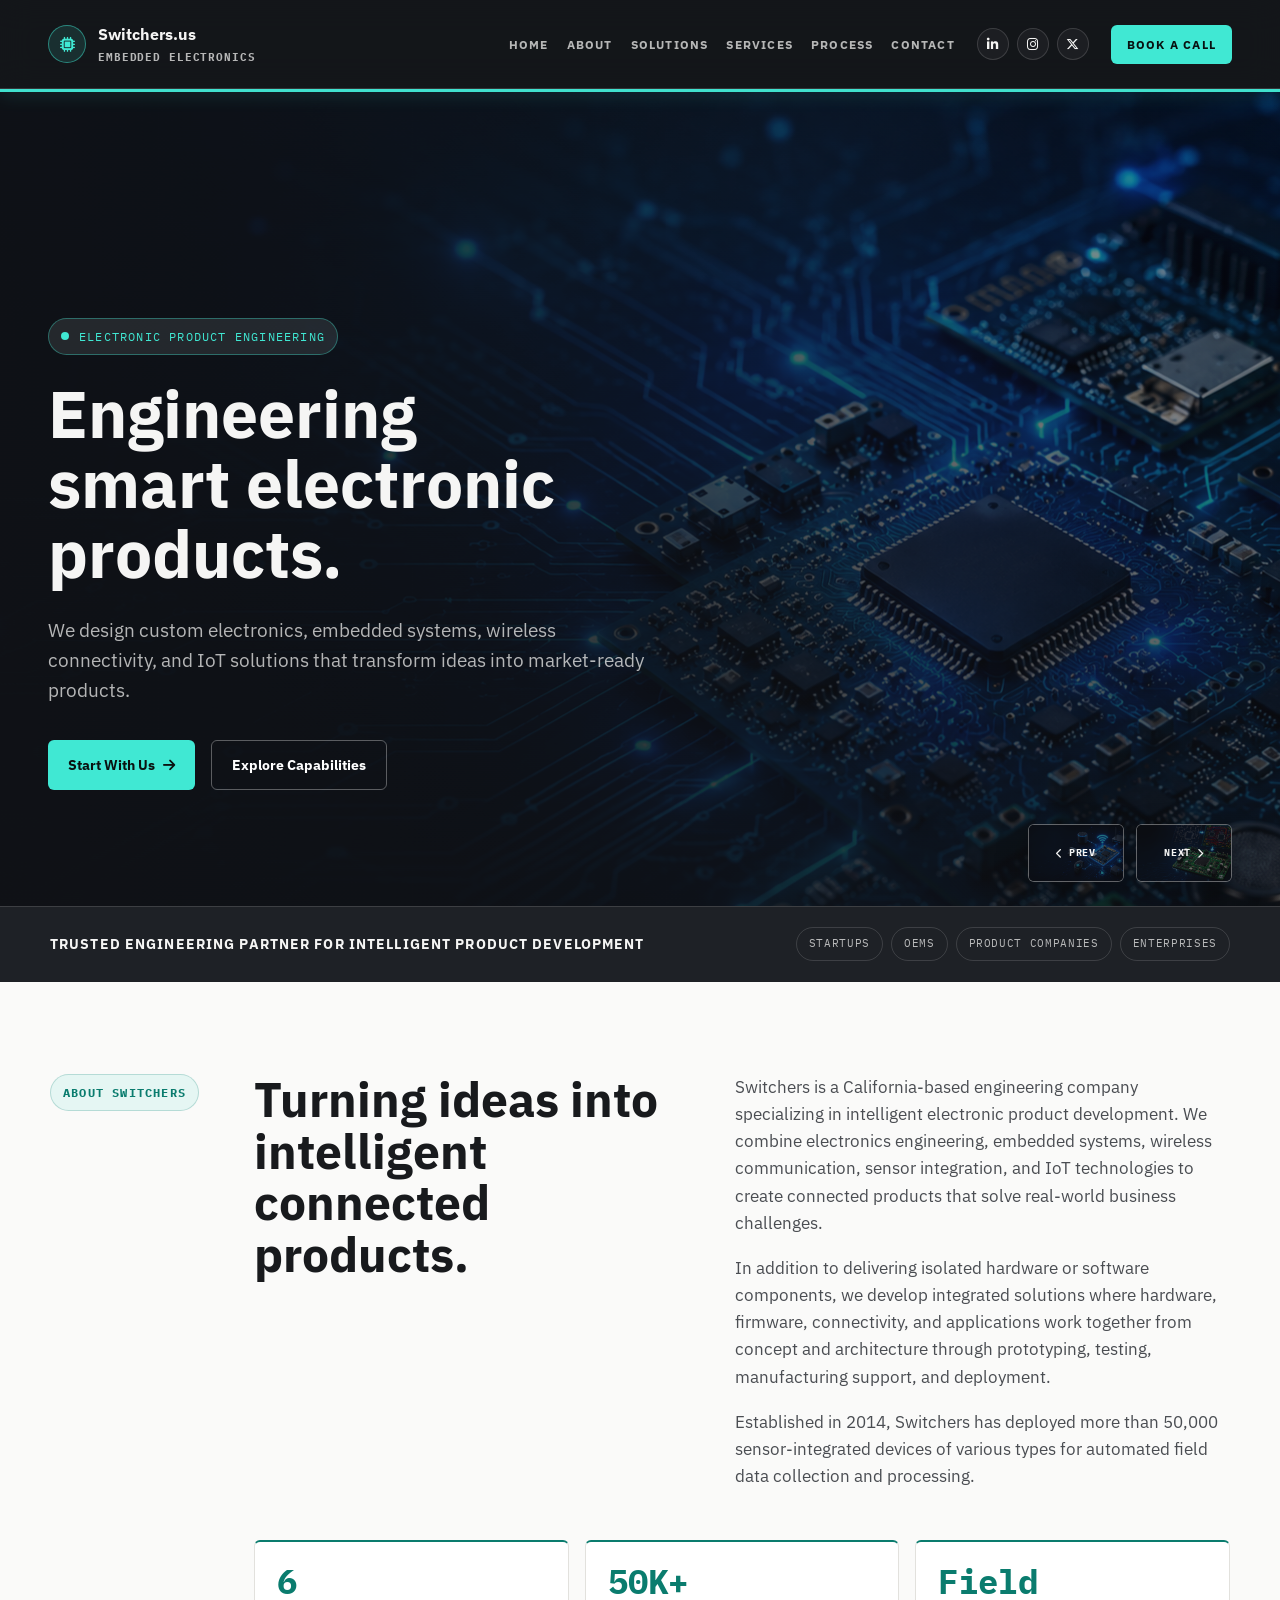
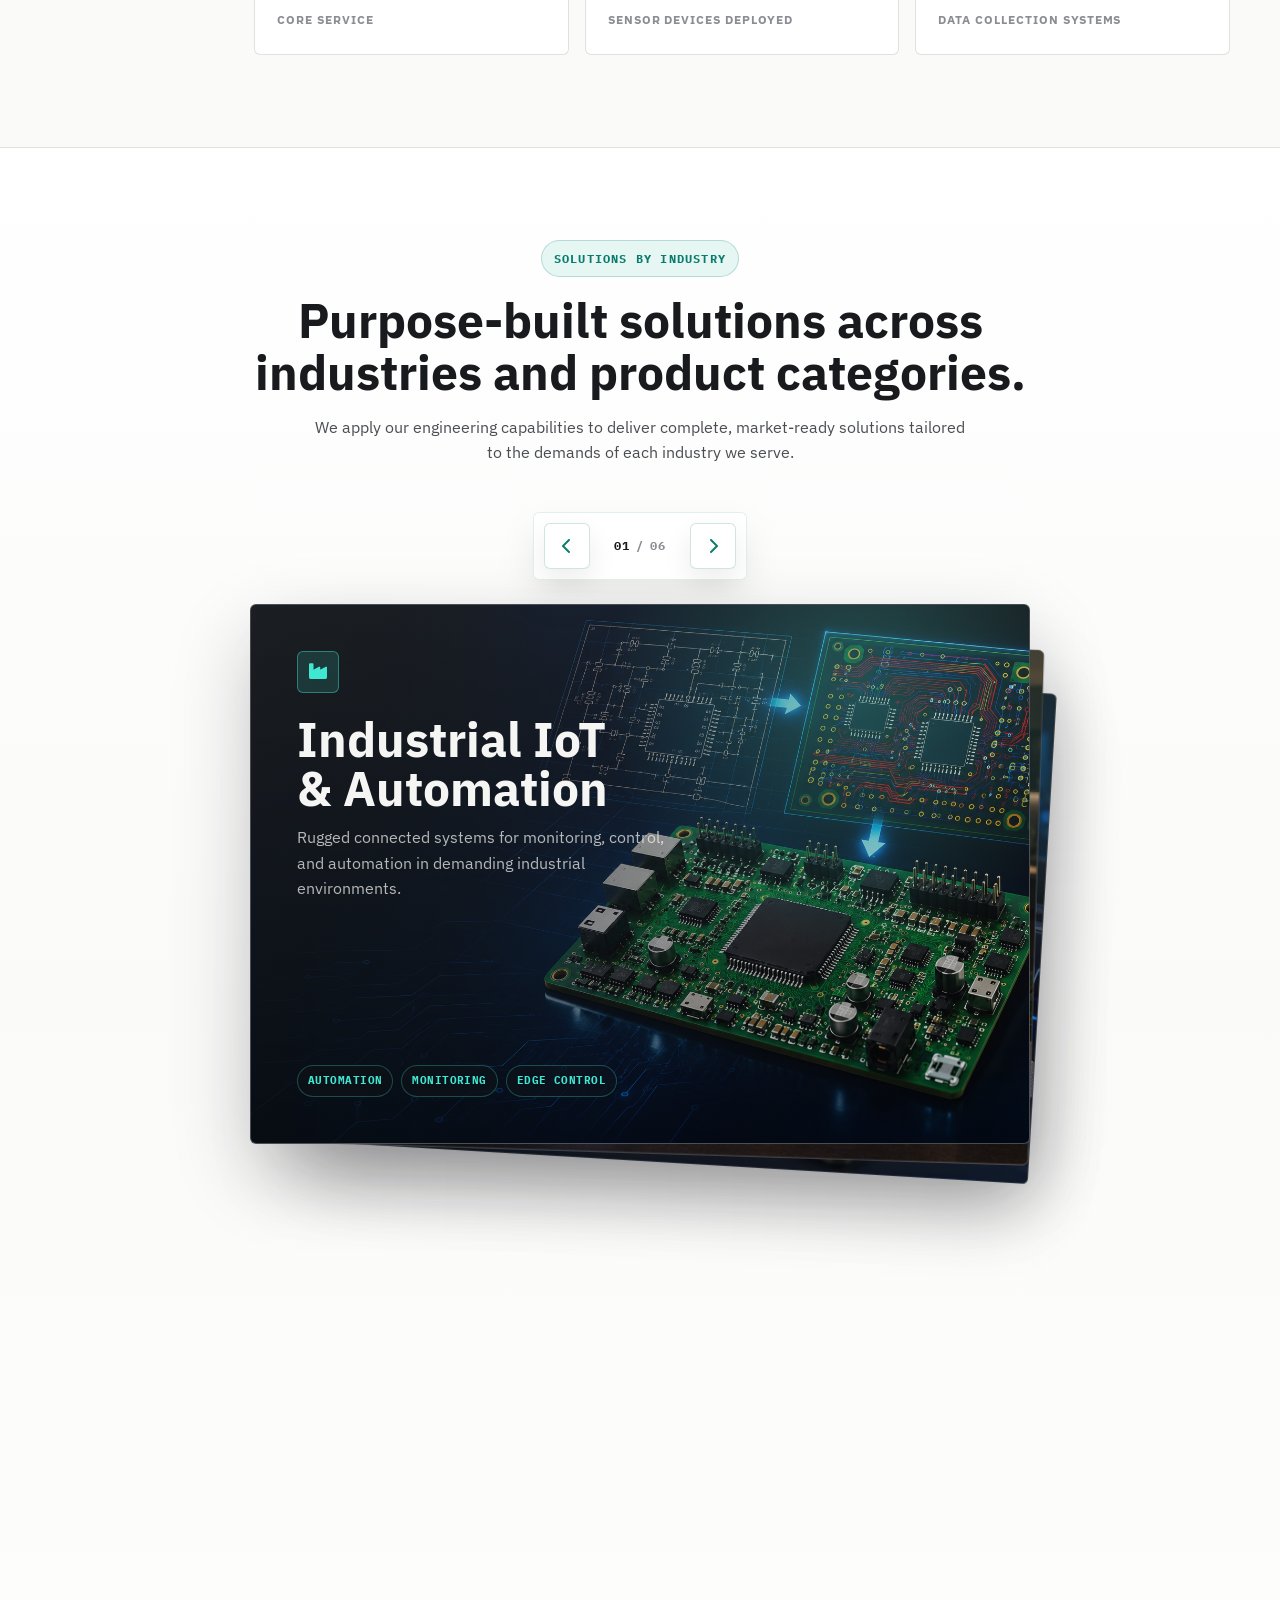
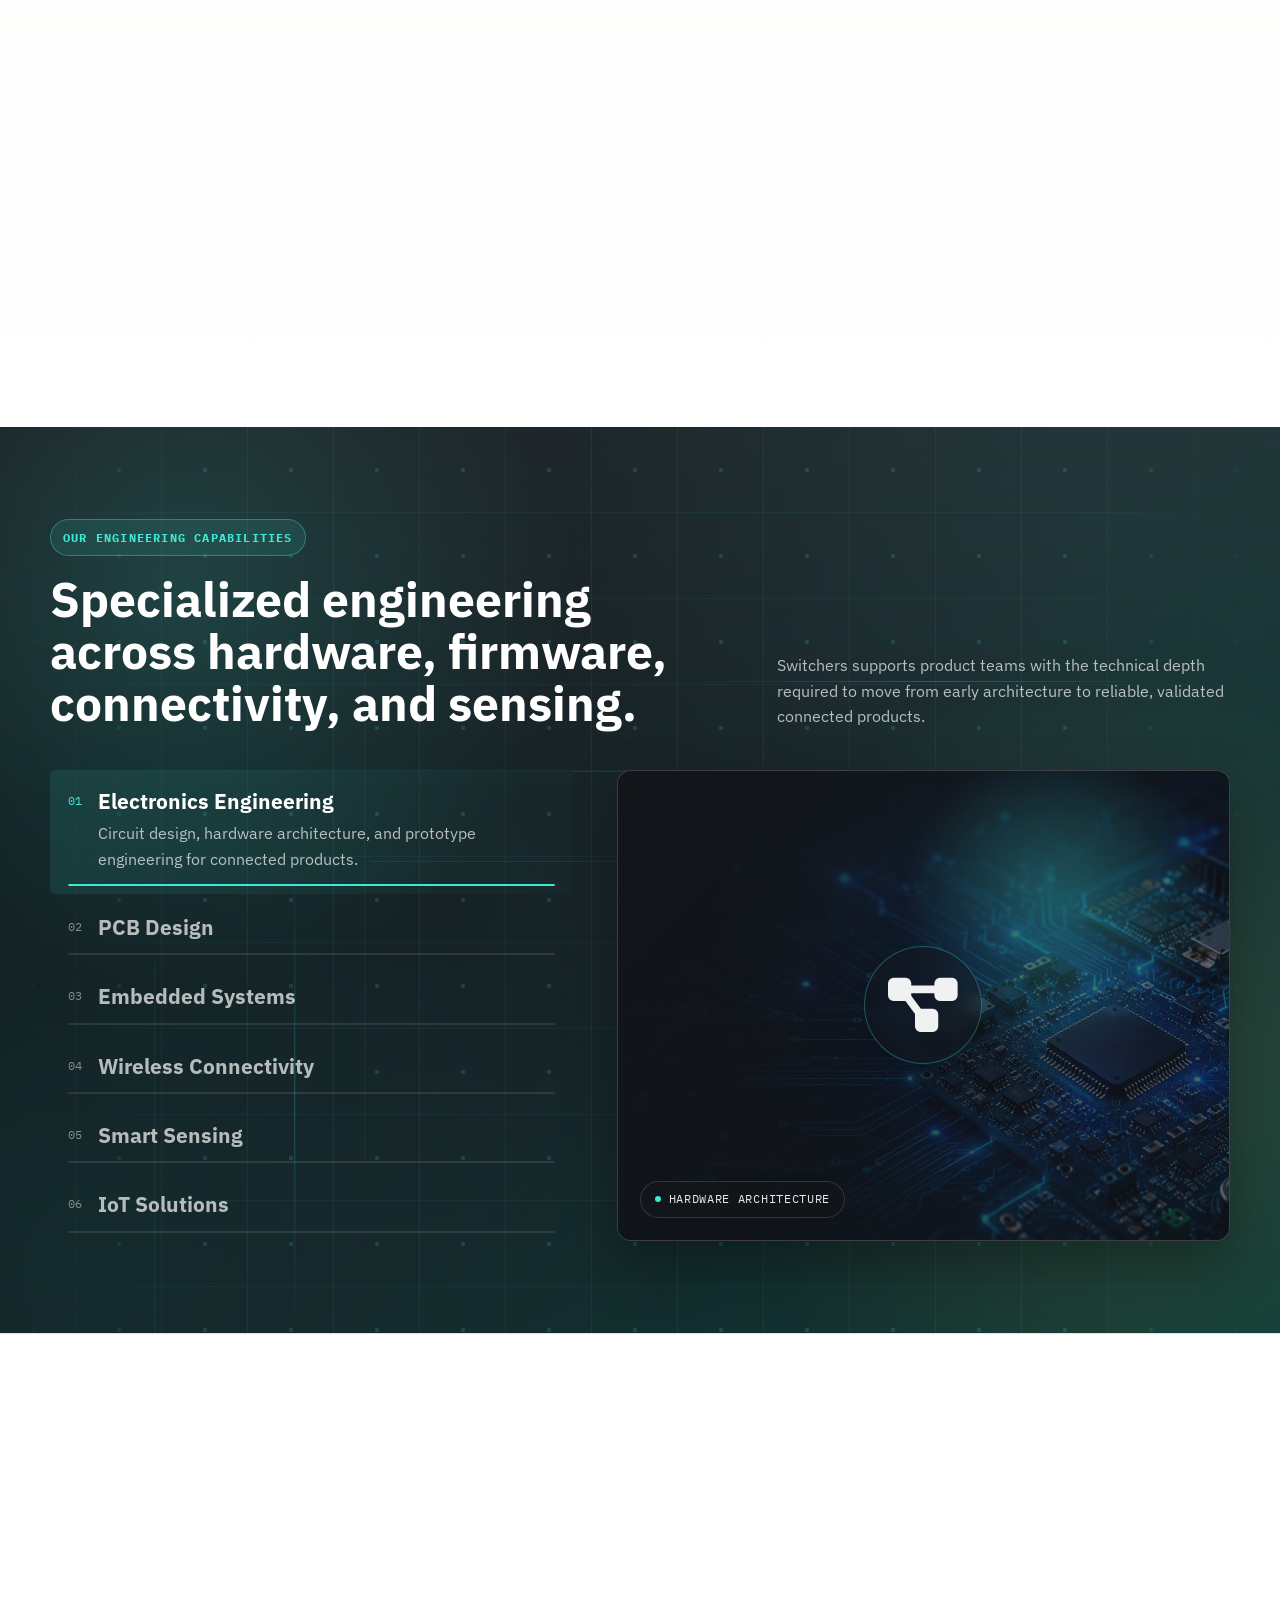
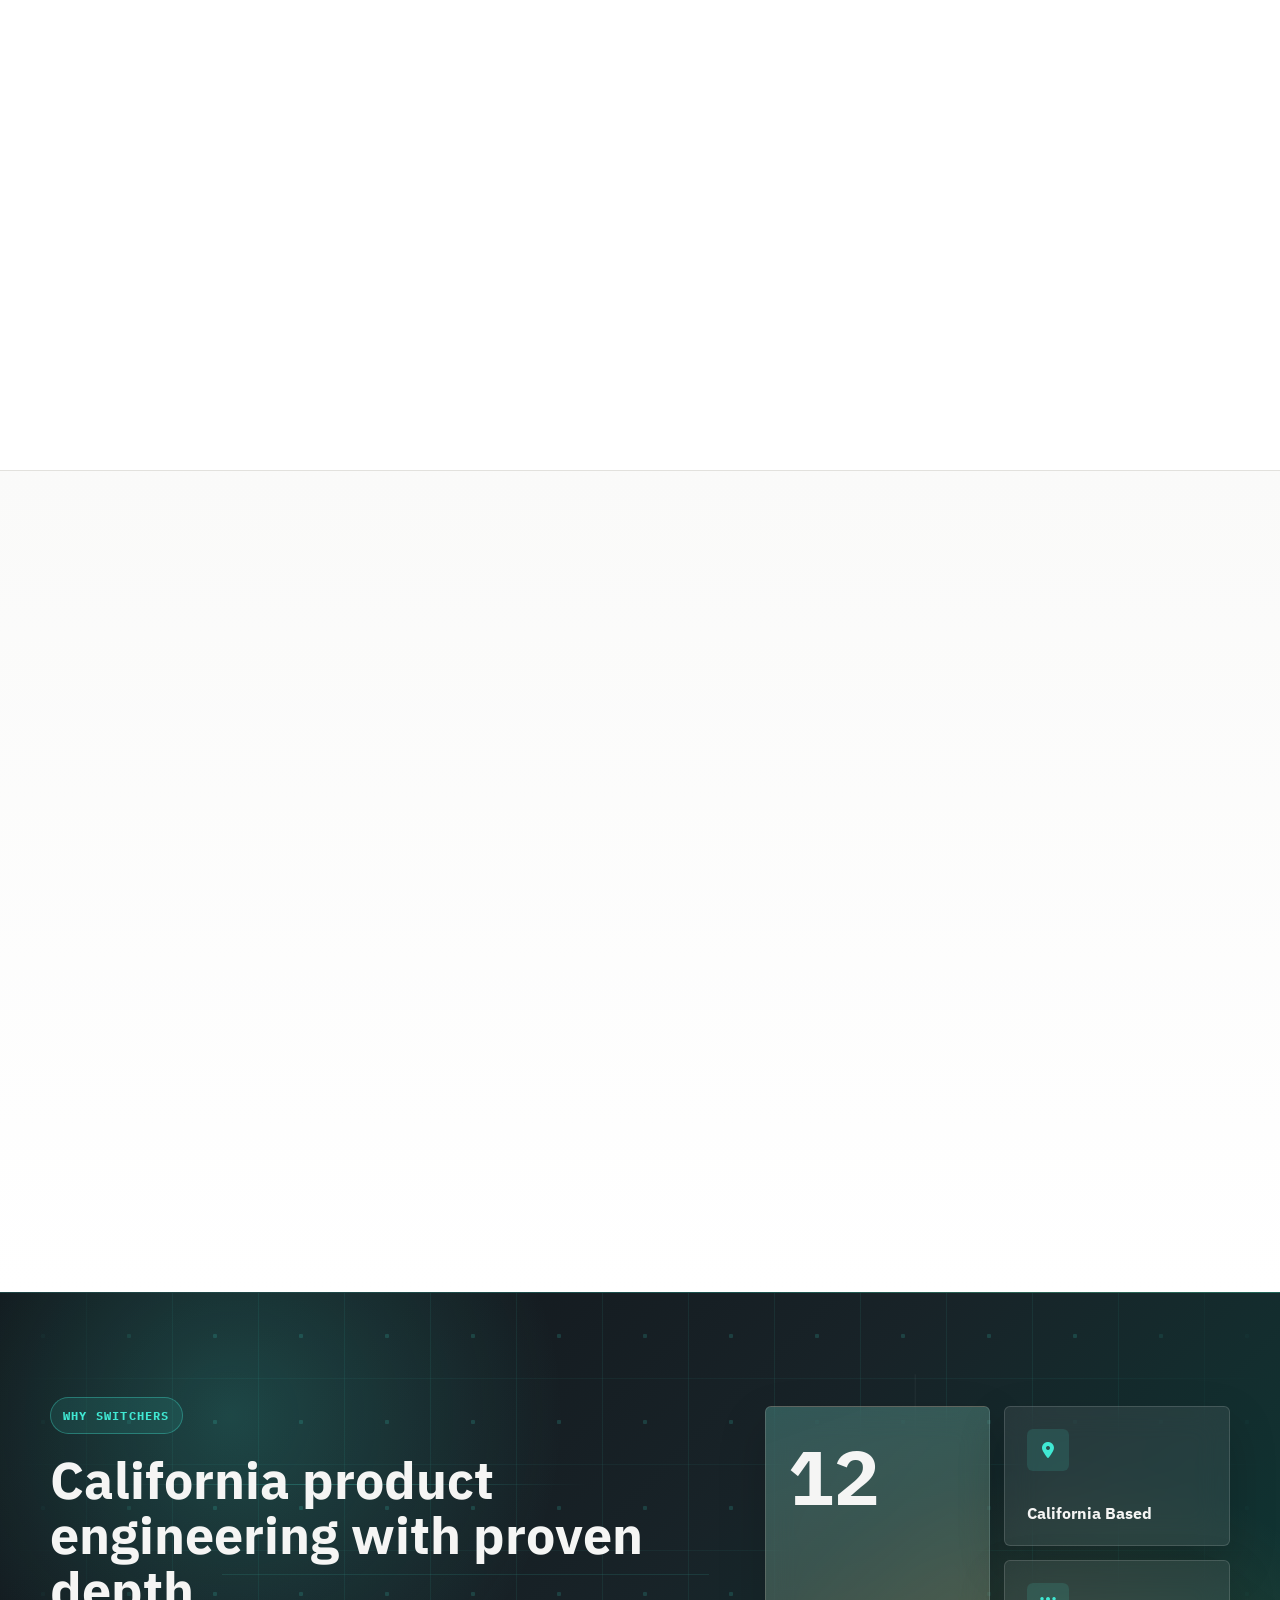
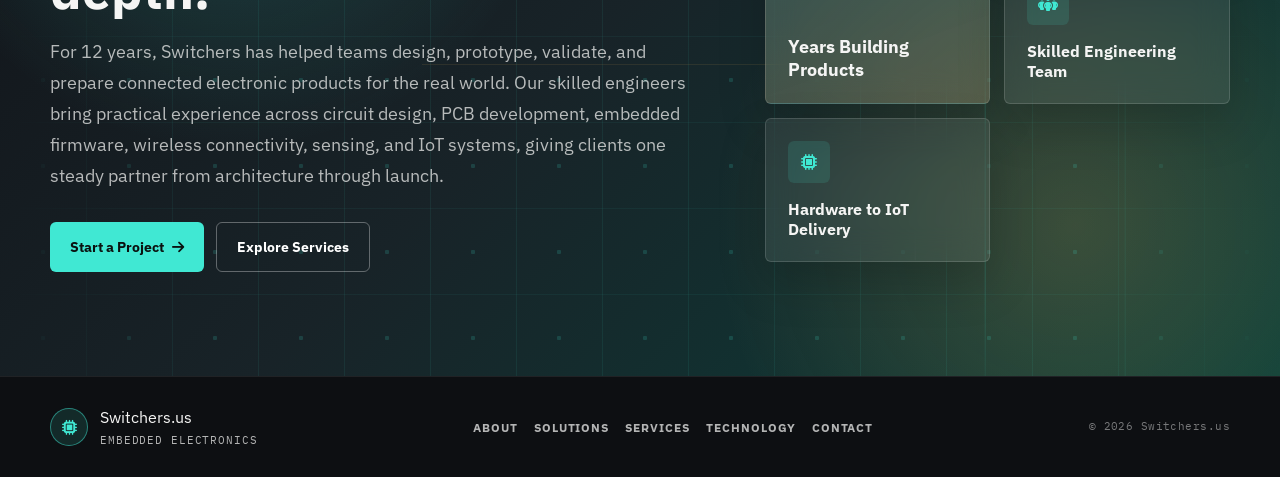
==== index.html @ 7bacd50b "New Files are updated Content updated in all pages links are added" ====
<!DOCTYPE html>
<html lang="en">
<head>
  <meta charset="UTF-8" />
  <meta name="viewport" content="width=device-width, initial-scale=1.0" />
  <title>Switchers.us | Embedded Electronics Engineering</title>
  <link rel="preconnect" href="https://fonts.googleapis.com" />
  <link rel="preconnect" href="https://fonts.gstatic.com" crossorigin />
  <link href="https://fonts.googleapis.com/css2?family=IBM+Plex+Sans:wght@400;500;600;700&family=IBM+Plex+Mono:wght@400;500;600;700&display=swap" rel="stylesheet" />
  <link rel="stylesheet" href="https://cdnjs.cloudflare.com/ajax/libs/font-awesome/6.5.1/css/all.min.css" />
  <link rel="stylesheet" href="style.css" />
</head>
<body>
  <section class="hero-shell" aria-label="Switchers hero slider">
    <div class="topbar">
      <div class="brand">
        <div class="brand-mark"><i class="fa-solid fa-microchip"></i></div>
        <div class="brand-text">
          Switchers.us
          <small>Embedded Electronics</small>
        </div>
      </div>

      <div class="topbar-actions">
        <nav class="nav-links" aria-label="Primary navigation">
          <a href="#home">Home</a>
          <a href="aboutus.html">About</a>
          <a href="solutions.html">Solutions</a>
          <a href="services.html">Services</a>
          <a href="process.html">Process</a>
          <a href="contact.html">Contact</a>
        </nav>

        <div class="social-links" aria-label="Social media links">
          <a href="#" aria-label="LinkedIn"><i class="fa-brands fa-linkedin-in"></i></a>
          <a href="#" aria-label="Instagram"><i class="fa-brands fa-instagram"></i></a>
          <a href="#" aria-label="X"><i class="fa-brands fa-x-twitter"></i></a>
        </div>

        <a class="header-cta" href="contact.html">Book a Call</a>
      </div>
    </div>

    <div class="hero-stage" id="home">
      <div class="hero-progress" aria-hidden="true">
        <div class="hero-progress-fill"></div>
      </div>

      <div class="hero-slide is-active" data-slide="0">
        <div class="hero-bg" style="background-image: url('https://muthu2085.github.io/switchers/sliders/background-1.png');"></div>
        <div class="hero-content">
          <div class="eyebrow"><span></span>Electronic Product Engineering</div>
          <h1>Engineering smart electronic products.</h1>
          <p>We design custom electronics, embedded systems, wireless connectivity, and IoT solutions that transform ideas into market-ready products.</p>
          <div class="hero-actions">
            <a class="btn btn-primary" href="contact.html">Start With Us <i class="fa-solid fa-arrow-right"></i></a>
            <a class="btn btn-outline" href="services.html">Explore Capabilities</a>
          </div>
        </div>
      </div>

      <div class="hero-slide" data-slide="1">
        <div class="hero-bg" style="background-image: url('https://muthu2085.github.io/switchers/sliders/background-02.png');"></div>
        <div class="hero-content">
          <div class="eyebrow"><span></span>Connected Product Development</div>
          <h1>Build connected electronic products.</h1>
          <p>From hardware design and embedded firmware to smart connectivity, we engineer reliable products for modern markets.</p>
          <div class="hero-actions">
            <a class="btn btn-primary" href="contact.html">Consult With Us <i class="fa-solid fa-arrow-right"></i></a>
            <a class="btn btn-outline" href="process.html">View Process</a>
          </div>
        </div>
      </div>

      <div class="hero-slide" data-slide="2">
        <div class="hero-bg" style="background-image: url('https://muthu2085.github.io/switchers/sliders/background-04.png');"></div>
        <div class="hero-content">
          <div class="eyebrow"><span></span>Concept Realization</div>
          <h1>Complete product design services.</h1>
          <p>Helping startups, OEMs, and enterprises develop intelligent electronic products with end-to-end engineering expertise.</p>
          <div class="hero-actions">
            <a class="btn btn-primary" href="contact.html">Let's Build Together <i class="fa-solid fa-arrow-right"></i></a>
            <a class="btn btn-outline" href="solutions.html">See Solutions</a>
          </div>
        </div>
      </div>

      <div class="hero-slide" data-slide="3">
        <div class="hero-bg" style="background-image: url('https://muthu2085.github.io/switchers/sliders/background-03.png');"></div>
        <div class="hero-content">
          <div class="eyebrow"><span></span>Embedded Systems Design</div>
          <h1>Smarter and secure wireless devices.</h1>
          <p>Complete electronic product development including PCB design, embedded software, wireless communication, and manufacturing support.</p>
          <div class="hero-actions">
            <a class="btn btn-primary" href="contact.html">Success Together <i class="fa-solid fa-arrow-right"></i></a>
            <a class="btn btn-outline" href="#technologies">Technology Stack</a>
          </div>
        </div>
      </div>

     

      <div class="hero-controls" aria-label="Hero slider controls">
        <div class="arrow-controls">
          <button class="thumb-nav prev-thumb" type="button" aria-label="Previous slide" data-direction="prev">
            <span class="thumb-nav-image"></span>
            <span class="thumb-nav-veil"><i class="fa-solid fa-chevron-left"></i> Prev</span>
          </button>
          <button class="thumb-nav next-thumb" type="button" aria-label="Next slide" data-direction="next">
            <span class="thumb-nav-image"></span>
            <span class="thumb-nav-veil">Next <i class="fa-solid fa-chevron-right"></i></span>
          </button>
        </div>
      </div>
    </div>
  </section>

  <main>
    <section class="trust-strip" aria-label="Switchers trust statement">
      <div class="wrap trust-strip-inner">
        <p>Trusted engineering partner for intelligent product development</p>
        <div class="trust-points">
          <span>Startups</span>
          <span>OEMs</span>
          <span>Product Companies</span>
          <span>Enterprises</span>
        </div>
      </div>
    </section>

    <section class="about-section" id="about">
      <div class="wrap about-grid">
        <div class="section-kicker">About Switchers</div>

        <div class="about-heading">
          <h2>Turning ideas into intelligent connected products.</h2>
        </div>

        <div class="about-copy">
          <p>
            Switchers is a California-based engineering company specializing in intelligent electronic product development. We combine electronics engineering, embedded systems, wireless communication, sensor integration, and IoT technologies to create connected products that solve real-world business challenges.
          </p>
          <p>
            In addition to delivering isolated hardware or software components, we develop integrated solutions where hardware, firmware, connectivity, and applications work together from concept and architecture through prototyping, testing, manufacturing support, and deployment.
          </p>
          <p>
            Established in 2014, Switchers has deployed more than 50,000 sensor-integrated devices of various types for automated field data collection and processing.
          </p>
        </div>

        <div class="about-proof">
          <div class="proof-card">
            <span class="proof-value">6</span>
            <span class="proof-label">Core Service</span>
          </div>
          <div class="proof-card">
            <span class="proof-value">50K+</span>
            <span class="proof-label">Sensor Devices Deployed</span>
          </div>
          <div class="proof-card">
            <span class="proof-value">Field</span>
            <span class="proof-label">Data Collection Systems</span>
          </div>
        </div>
      </div>
    </section>

    <section class="solutions-section" id="solutions">
      <div class="wrap">
        <div class="section-head reveal-on-scroll">
          <div class="section-kicker">Solutions By Industry</div>
          <div class="section-title-row">
            <h2>Purpose-built solutions across industries and product categories.</h2>
            <p>
              We apply our engineering capabilities to deliver complete, market-ready solutions tailored to the demands of each industry we serve.
            </p>
          </div>
        </div>

        <div class="solution-stack-shell reveal-on-scroll" aria-label="Industry solution carousel">
          <div class="solution-stack-controls">
            <button class="solution-nav" type="button" aria-label="Previous solution" data-solution-direction="prev">
              <i class="fa-solid fa-chevron-left"></i>
            </button>
            <div class="solution-count" aria-live="polite">
              <span class="solution-count-current">01</span>
              <span>/</span>
              <span class="solution-count-total">06</span>
            </div>
            <button class="solution-nav" type="button" aria-label="Next solution" data-solution-direction="next">
              <i class="fa-solid fa-chevron-right"></i>
            </button>
          </div>

          <div class="solution-stack">
          <article class="solution-card solution-stack-card" style="--solution-image: url('https://muthu2085.github.io/switchers/sliders/background-02.png');">
            <div class="solution-card-overlay">
            <div class="solution-icon"><i class="fa-solid fa-industry"></i></div>
            <h3>Industrial IoT & Automation</h3>
            <p>Rugged connected systems for monitoring, control, and automation in demanding industrial environments.</p>
            <div class="solution-tags">
              <span>Automation</span>
              <span>Monitoring</span>
              <span>Edge Control</span>
            </div>
            </div>
          </article>

          <article class="solution-card solution-stack-card" style="--solution-image: url('https://muthu2085.github.io/switchers/sliders/smart-home.png');">
            <div class="solution-card-overlay">
            <div class="solution-icon"><i class="fa-solid fa-house-signal"></i></div>
            <h3>Smart Home & Consumer Electronics</h3>
            <p>Connected consumer products with intuitive controls, wireless integration, and cloud-enabled experiences.</p>
            <div class="solution-tags">
              <span>Smart Home</span>
              <span>Consumer</span>
              <span>Connectivity</span>
            </div>
            </div>
          </article>

          <article class="solution-card solution-stack-card" style="--solution-image: url('https://muthu2085.github.io/switchers/sliders/smart-wearable.png');">
            <div class="solution-card-overlay">
            <div class="solution-icon"><i class="fa-solid fa-heart-pulse"></i></div>
            <h3>Wearable & Medical Devices</h3>
            <p>Low-power, compact devices engineered for health monitoring, diagnostics, and wearable applications.</p>
            <div class="solution-tags">
              <span>Wearables</span>
              <span>Low-Power</span>
              <span>Sensing</span>
            </div>
            </div>
          </article>

          <article class="solution-card solution-stack-card" style="--solution-image: url('https://muthu2085.github.io/switchers/sliders/smart-monitor.png');">
            <div class="solution-card-overlay">
            <div class="solution-icon"><i class="fa-solid fa-bolt"></i></div>
            <h3>Energy & Smart Metering</h3>
            <p>Metering, monitoring, and control solutions for energy management and utility-scale deployments.</p>
            <div class="solution-tags">
              <span>Metering</span>
              <span>Energy</span>
              <span>Utilities</span>
            </div>
            </div>
          </article>

          <article class="solution-card solution-stack-card" style="--solution-image: url('https://muthu2085.github.io/switchers/sliders/background-1.png');">
            <div class="solution-card-overlay">
            <div class="solution-icon"><i class="fa-solid fa-truck-fast"></i></div>
            <h3>Asset Tracking & Logistics</h3>
            <p>GPS and wireless tracking systems for fleet, asset, and supply chain visibility.</p>
            <div class="solution-tags">
              <span>Tracking</span>
              <span>GPS</span>
              <span>Logistics</span>
            </div>
            </div>
          </article>

          <article class="solution-card solution-stack-card" style="--solution-image: url('https://muthu2085.github.io/switchers/sliders/smart-farm.png');">
            <div class="solution-card-overlay">
            <div class="solution-icon"><i class="fa-solid fa-seedling"></i></div>
            <h3>Smart Agriculture</h3>
            <p>Field-ready sensing and connectivity solutions for precision agriculture and environmental monitoring.</p>
            <div class="solution-tags">
              <span>AgTech</span>
              <span>Sensors</span>
              <span>Field-Ready</span>
            </div>
            </div>
          </article>
          </div>
        </div>
      </div>
    </section>

     <section class="services-section" id="services">
      <div class="brand-circuit-pattern service-circuit-pattern" aria-hidden="true"></div>
      <div class="wrap">
        <div class="section-head reveal-on-scroll">
          <div class="section-kicker services-kicker">Our Engineering Capabilities</div>
          <div class="section-title-row">
            <h2>Specialized engineering across hardware, firmware, connectivity, and sensing.</h2>
            <p>
              Switchers supports product teams with the technical depth required to move from early architecture to reliable, validated connected products.
            </p>
          </div>
        </div>

        <div class="services-tab-stage reveal-on-scroll">
          <div class="service-tab-list" role="tablist" aria-label="Engineering capability tabs">
            <button class="service-tab active" type="button" role="tab" aria-selected="true" aria-controls="service-image-1" data-service-index="0">
              <span class="service-tab-index">01</span>
              <span class="service-tab-body">
                <span class="service-tab-title">Electronics Engineering</span>
                <span class="service-tab-desc">Circuit design, hardware architecture, and prototype engineering for connected products.</span>
              </span>
              <span class="service-tab-progress"><span class="service-tab-progress-fill"></span></span>
            </button>

            <button class="service-tab" type="button" role="tab" aria-selected="false" aria-controls="service-image-2" data-service-index="1">
              <span class="service-tab-index">02</span>
              <span class="service-tab-body">
                <span class="service-tab-title">PCB Design</span>
                <span class="service-tab-desc">PCB layout, board bring-up, design reviews, and manufacturable hardware foundations.</span>
              </span>
              <span class="service-tab-progress"><span class="service-tab-progress-fill"></span></span>
            </button>

            <button class="service-tab" type="button" role="tab" aria-selected="false" aria-controls="service-image-3" data-service-index="2">
              <span class="service-tab-index">03</span>
              <span class="service-tab-body">
                <span class="service-tab-title">Embedded Systems</span>
                <span class="service-tab-desc">Embedded firmware, microcontroller programming, embedded Linux, and device control systems.</span>
              </span>
              <span class="service-tab-progress"><span class="service-tab-progress-fill"></span></span>
            </button>

            <button class="service-tab" type="button" role="tab" aria-selected="false" aria-controls="service-image-4" data-service-index="3">
              <span class="service-tab-index">04</span>
              <span class="service-tab-body">
                <span class="service-tab-title">Wireless Connectivity</span>
                <span class="service-tab-desc">Bluetooth, BLE, Wi-Fi, and wireless communication integration for modern connected devices.</span>
              </span>
              <span class="service-tab-progress"><span class="service-tab-progress-fill"></span></span>
            </button>

            <button class="service-tab" type="button" role="tab" aria-selected="false" aria-controls="service-image-5" data-service-index="4">
              <span class="service-tab-index">05</span>
              <span class="service-tab-body">
                <span class="service-tab-title">Smart Sensing</span>
                <span class="service-tab-desc">Sensor integration, monitoring systems, and intelligent data acquisition for field-ready products.</span>
              </span>
              <span class="service-tab-progress"><span class="service-tab-progress-fill"></span></span>
            </button>

            <button class="service-tab" type="button" role="tab" aria-selected="false" aria-controls="service-image-6" data-service-index="5">
              <span class="service-tab-index">06</span>
              <span class="service-tab-body">
                <span class="service-tab-title">IoT Solutions</span>
                <span class="service-tab-desc">Connected devices, remote monitoring, cloud integration, and secure IoT ecosystems.</span>
              </span>
              <span class="service-tab-progress"><span class="service-tab-progress-fill"></span></span>
            </button>
          </div>

          <div class="service-image-stage" aria-live="polite">
            <div class="service-image active service-image-circuits" id="service-image-1" role="tabpanel">
              <i class="fa-solid fa-diagram-project"></i>
              <div class="service-image-caption"><span class="dot"></span>Hardware Architecture</div>
            </div>
            <div class="service-image service-image-pcb" id="service-image-2" role="tabpanel" aria-hidden="true">
              <i class="fa-solid fa-layer-group"></i>
              <div class="service-image-caption"><span class="dot"></span>PCB Layout + Bring-Up</div>
            </div>
            <div class="service-image service-image-embedded" id="service-image-3" role="tabpanel" aria-hidden="true">
              <i class="fa-solid fa-microchip"></i>
              <div class="service-image-caption"><span class="dot"></span>Firmware + Device Control</div>
            </div>
            <div class="service-image service-image-wireless" id="service-image-4" role="tabpanel" aria-hidden="true">
              <i class="fa-solid fa-wifi"></i>
              <div class="service-image-caption"><span class="dot"></span>BLE + Wi-Fi Integration</div>
            </div>
            <div class="service-image service-image-sensing" id="service-image-5" role="tabpanel" aria-hidden="true">
              <i class="fa-solid fa-gauge-high"></i>
              <div class="service-image-caption"><span class="dot"></span>Sensor Data Systems</div>
            </div>
            <div class="service-image service-image-iot" id="service-image-6" role="tabpanel" aria-hidden="true">
              <i class="fa-solid fa-cloud-arrow-up"></i>
              <div class="service-image-caption"><span class="dot"></span>Cloud Connected Products</div>
            </div>
          </div>
        </div>
      </div>
    </section>

    <section class="process-section" id="process">
      <div class="wrap">
        <div class="section-head reveal-on-scroll">
          <div class="section-kicker">Process</div>
          <div class="section-title-row">
            <h2>From early idea to reliable connected product.</h2>
            <p>
              A focused engineering path keeps decisions visible, prototypes useful, and production handoff grounded in tested hardware and firmware.
            </p>
          </div>
        </div>

        <div class="process-track reveal-on-scroll" aria-label="Product development process">
          <article class="process-step">
            <span class="process-index">01</span>
            <div class="process-icon"><i class="fa-solid fa-compass-drafting"></i></div>
            <h3>Discover</h3>
            <p>Clarify product goals, system constraints, key components, connectivity needs, and success criteria.</p>
          </article>

          <article class="process-step">
            <span class="process-index">02</span>
            <div class="process-icon"><i class="fa-solid fa-cubes-stacked"></i></div>
            <h3>Architect</h3>
            <p>Define electronics architecture, firmware approach, sensing strategy, and integration plan.</p>
          </article>

          <article class="process-step">
            <span class="process-index">03</span>
            <div class="process-icon"><i class="fa-solid fa-screwdriver-wrench"></i></div>
            <h3>Prototype</h3>
            <p>Build functional boards, embedded software, connectivity flows, and early product behaviors.</p>
          </article>

          <article class="process-step">
            <span class="process-index">04</span>
            <div class="process-icon"><i class="fa-solid fa-wave-square"></i></div>
            <h3>Validate</h3>
            <p>Test performance, reliability, power behavior, wireless stability, and manufacturability risks.</p>
          </article>

          <article class="process-step">
            <span class="process-index">05</span>
            <div class="process-icon"><i class="fa-solid fa-industry"></i></div>
            <h3>Launch</h3>
            <p>Support production handoff with documentation, revisions, supplier coordination, and deployment readiness.</p>
          </article>
        </div>
      </div>
    </section>

    <section class="technology-section" id="technologies">
      <div class="wrap">
        <div class="section-head reveal-on-scroll">
          <div class="section-kicker">Technology Stack</div>
          <div class="section-title-row">
            <h2>Practical platforms for connected electronic products.</h2>
            <p>
              We select proven components, protocols, and software foundations around each product's power, cost, reliability, and deployment needs.
            </p>
          </div>
        </div>

        <div class="technology-board reveal-on-scroll">
          <article class="technology-panel technology-panel-main">
            <div class="technology-panel-icon"><i class="fa-solid fa-microchip"></i></div>
            <h3>Embedded Hardware + Firmware</h3>
            <p>Microcontrollers, sensors, power systems, embedded C/C++, RTOS workflows, board bring-up, and production-ready firmware practices.</p>
          </article>

          <div class="technology-chip-cloud" aria-label="Technology categories">
            <span>MCU</span>
            <span>BLE</span>
            <span>Wi-Fi</span>
            <span>Embedded Linux</span>
            <span>RTOS</span>
            <span>PCB</span>
            <span>Sensors</span>
            <span>Cloud APIs</span>
            <span>GPS</span>
            <span>LoRa</span>
            <span>MQTT</span>
            <span>OTA</span>
          </div>
        </div>
      </div>
    </section>

    <section class="brand-cta-section" id="contact" aria-label="Switchers brand call to action">
      <div class="brand-circuit-pattern" aria-hidden="true"></div>
      <div class="wrap brand-cta-wrap">
        <div class="brand-cta-copy reveal-on-scroll">
          <div class="section-kicker brand-kicker">Why Switchers</div>
          <h2>California product engineering with proven depth.</h2>
          <p>
            For 12 years, Switchers has helped teams design, prototype, validate, and prepare connected electronic products for the real world. Our skilled engineers bring practical experience across circuit design, PCB development, embedded firmware, wireless connectivity, sensing, and IoT systems, giving clients one steady partner from architecture through launch.
          </p>
          <div class="brand-cta-actions">
            <a class="btn btn-primary" href="mailto:hello@switchers.us?subject=Project%20Consultation">Start a Project <i class="fa-solid fa-arrow-right"></i></a>
            <a class="btn btn-outline" href="services.html">Explore Services</a>
          </div>
          
        </div>
 
        <div class="brand-cta-proof reveal-on-scroll" aria-label="Company highlights">
          <article class="brand-proof-card brand-proof-main">
            <span class="brand-proof-value">12</span>
            <span class="brand-proof-label">Years Building Products</span>
          </article>
          <article class="brand-proof-card">
            <i class="fa-solid fa-location-dot"></i>
            <span>California Based</span>
          </article>
          <article class="brand-proof-card">
            <i class="fa-solid fa-people-group"></i>
            <span>Skilled Engineering Team</span>
          </article>
          <article class="brand-proof-card">
            <i class="fa-solid fa-microchip"></i>
            <span>Hardware to IoT Delivery</span>
          </article>
        </div>
      </div>
    </section>
  </main>

  <footer class="site-footer">
    <div class="wrap footer-wrap">
      <div class="footer-brand">
        <div class="brand-mark"><i class="fa-solid fa-microchip"></i></div>
        <div class="brand-text">
          Switchers.us
          <small>Embedded Electronics</small>
        </div>
      </div>
      <nav class="footer-links" aria-label="Footer navigation">
        <a href="aboutus.html">About</a>
        <a href="solutions.html">Solutions</a>
        <a href="services.html">Services</a>
        <a href="#technologies">Technology</a>
        <a href="contact.html">Contact</a>
      </nav>
      <div class="footer-note">&copy; 2026 Switchers.us</div>
    </div>
  </footer>

  <script>
    const slides = [...document.querySelectorAll('.hero-slide')];
    const progress = document.querySelector('.hero-progress-fill');
    const thumbButtons = [...document.querySelectorAll('.thumb-nav')];
    const intervalMs = 5500;
    let activeSlide = 0;
    let slideTimer;

    function getSlideImage(index) {
      const slide = slides[(index + slides.length) % slides.length];
      return slide.querySelector('.hero-bg').style.backgroundImage;
    }

    function updateThumbs() {
      const previousImage = getSlideImage(activeSlide - 1);
      const nextImage = getSlideImage(activeSlide + 1);

      document.querySelector('.prev-thumb .thumb-nav-image').style.backgroundImage = previousImage;
      document.querySelector('.next-thumb .thumb-nav-image').style.backgroundImage = nextImage;
    }

    function restartProgress() {
      progress.style.animation = 'none';
      progress.offsetHeight;
      progress.style.animation = `heroProgress ${intervalMs}ms linear forwards`;
    }

    function showSlide(index) {
      const previousSlide = activeSlide;
      activeSlide = (index + slides.length) % slides.length;

      if (previousSlide === activeSlide) {
        restartProgress();
        return;
      }

      slides.forEach((slide, i) => {
        slide.classList.remove('is-leaving');

        if (i === previousSlide) {
          slide.classList.remove('is-active');
          slide.classList.add('is-leaving');
        } else {
          slide.classList.toggle('is-active', i === activeSlide);
        }
      });

      updateThumbs();

      window.setTimeout(() => {
        slides[previousSlide].classList.remove('is-leaving');
      }, 1250);

      restartProgress();
    }

    function queueNextSlide() {
      clearInterval(slideTimer);
      slideTimer = setInterval(() => showSlide(activeSlide + 1), intervalMs);
    }

    thumbButtons.forEach((button) => {
      button.addEventListener('click', () => {
        const offset = button.dataset.direction === 'next' ? 1 : -1;
        showSlide(activeSlide + offset);
        queueNextSlide();
      });
    });

    updateThumbs();
    restartProgress();
    queueNextSlide();

    const solutionCards = [...document.querySelectorAll('.solution-stack-card')];
    const solutionButtons = [...document.querySelectorAll('.solution-nav')];
    const solutionShell = document.querySelector('.solution-stack-shell');
    const solutionCurrent = document.querySelector('.solution-count-current');
    const solutionTotal = document.querySelector('.solution-count-total');
    let activeSolution = 0;
    let solutionScrollFrame;

    function formatCount(value) {
      return String(value).padStart(2, '0');
    }

    function renderSolutionStack() {
      const total = solutionCards.length;

      solutionCards.forEach((card, index) => {
        const forward = (index - activeSolution + total) % total;
        const backward = (activeSolution - index + total) % total;

        card.classList.remove('is-active', 'is-next', 'is-after', 'is-prev');

        if (forward === 0) {
          card.classList.add('is-active');
          card.removeAttribute('aria-hidden');
        } else {
          card.setAttribute('aria-hidden', 'true');

          if (forward === 1) {
            card.classList.add('is-next');
          } else if (forward === 2) {
            card.classList.add('is-after');
          } else if (backward === 1) {
            card.classList.add('is-prev');
          }
        }
      });

      if (solutionCurrent) {
        solutionCurrent.textContent = formatCount(activeSolution + 1);
      }
    }

    function setActiveSolution(index) {
      const nextIndex = (index + solutionCards.length) % solutionCards.length;

      if (nextIndex === activeSolution) {
        return;
      }

      activeSolution = nextIndex;
      renderSolutionStack();
    }

    function syncSolutionWithScroll() {
      if (!solutionShell || !solutionCards.length) {
        return;
      }

      const rect = solutionShell.getBoundingClientRect();
      const scrollStart = window.innerHeight * 0.32;
      const scrollEnd = rect.height - window.innerHeight * 0.44;
      const rawProgress = (scrollStart - rect.top) / Math.max(scrollEnd, 1);
      const progressValue = Math.min(Math.max(rawProgress, 0), 0.999);
      const nextIndex = Math.floor(progressValue * solutionCards.length);

      if (rect.top <= scrollStart && rect.bottom >= window.innerHeight * 0.44) {
        setActiveSolution(nextIndex);
      }
    }

    function requestSolutionScrollSync() {
      if (solutionScrollFrame) {
        return;
      }

      solutionScrollFrame = window.requestAnimationFrame(() => {
        solutionScrollFrame = null;
        syncSolutionWithScroll();
      });
    }

    if (solutionCards.length) {
      if (solutionTotal) {
        solutionTotal.textContent = formatCount(solutionCards.length);
      }

      solutionButtons.forEach((button) => {
        button.addEventListener('click', () => {
          const direction = button.dataset.solutionDirection === 'next' ? 1 : -1;
          setActiveSolution(activeSolution + direction);
        });
      });

      renderSolutionStack();
      syncSolutionWithScroll();
      window.addEventListener('scroll', requestSolutionScrollSync, { passive: true });
      window.addEventListener('resize', requestSolutionScrollSync);
    }

    const serviceTabs = [...document.querySelectorAll('.service-tab')];
    const servicePanels = [...document.querySelectorAll('.service-image')];
    const serviceTabList = document.querySelector('.service-tab-list');
    const serviceDelay = 4800;
    let activeService = 0;
    let serviceTimer;

    function showService(index) {
      if (!serviceTabs.length || !servicePanels.length) {
        return;
      }

      activeService = (index + serviceTabs.length) % serviceTabs.length;

      serviceTabs.forEach((tab, tabIndex) => {
        const isActive = tabIndex === activeService;
        tab.classList.toggle('active', isActive);
        tab.setAttribute('aria-selected', String(isActive));
      });

      servicePanels.forEach((panel, panelIndex) => {
        const isActive = panelIndex === activeService;
        panel.classList.toggle('active', isActive);
        panel.setAttribute('aria-hidden', String(!isActive));
      });
    }

    function queueNextService() {
      clearInterval(serviceTimer);
      serviceTimer = setInterval(() => showService(activeService + 1), serviceDelay);
    }

    if (serviceTabs.length) {
      serviceTabs.forEach((tab) => {
        tab.addEventListener('click', () => {
          showService(Number(tab.dataset.serviceIndex));
          queueNextService();
        });

        tab.addEventListener('keydown', (event) => {
          if (event.key !== 'ArrowDown' && event.key !== 'ArrowUp') {
            return;
          }

          event.preventDefault();
          const direction = event.key === 'ArrowDown' ? 1 : -1;
          const nextIndex = (activeService + direction + serviceTabs.length) % serviceTabs.length;
          showService(nextIndex);
          serviceTabs[nextIndex].focus();
          queueNextService();
        });
      });

      if (serviceTabList) {
        serviceTabList.addEventListener('mouseenter', () => serviceTabList.classList.add('is-paused'));
        serviceTabList.addEventListener('mouseleave', () => serviceTabList.classList.remove('is-paused'));
        serviceTabList.addEventListener('focusin', () => serviceTabList.classList.add('is-paused'));
        serviceTabList.addEventListener('focusout', () => serviceTabList.classList.remove('is-paused'));
      }

      showService(0);
      queueNextService();
    }

    const processSteps = [...document.querySelectorAll('.process-step')];

    if ('IntersectionObserver' in window && processSteps.length) {
      const processObserver = new IntersectionObserver((entries) => {
        entries.forEach((entry) => {
          if (entry.isIntersecting) {
            processSteps.forEach((step) => step.classList.remove('is-active'));
            entry.target.classList.add('is-active');
          }
        });
      }, { threshold: 0.48 });

      processSteps.forEach((step) => processObserver.observe(step));
    } else if (processSteps.length) {
      processSteps[0].classList.add('is-active');
    }

    const revealItems = [...document.querySelectorAll('.reveal-on-scroll')];

    if ('IntersectionObserver' in window) {
      const revealObserver = new IntersectionObserver((entries) => {
        entries.forEach((entry) => {
          if (entry.isIntersecting) {
            entry.target.classList.add('is-visible');
            revealObserver.unobserve(entry.target);
          }
        });
      }, { threshold: 0.18 });

      revealItems.forEach((item, index) => {
        item.style.setProperty('--reveal-delay', `${Math.min(index * 80, 420)}ms`);
        revealObserver.observe(item);
      });
    } else {
      revealItems.forEach((item) => item.classList.add('is-visible'));
    }
  </script>
</body>
</html>
---- style.css ----
:root {
  --primary: #40E8D3;
  --primary-dark: #0A7C6E;
  --primary-pale: #E5F6F3;
  --primary-pressed: #085D53;
  --canvas: #FAFAF9;
  --surface-dark: #14161A;
  --surface-dark-elevated: #1E2126;
  --hairline: #E2E1DD;
  --ink: #181A1D;
  --body: #4A4D52;
  --mute: #8A8D92;
  --on-dark: #F5F5F4;
  --on-dark-mute: rgba(245,245,244,0.72);
  --line-dark: rgba(245,245,244,0.14);
  --r-sm: 6px;
  --r-full: 9999px;
}

* {
  box-sizing: border-box;
  margin: 0;
  padding: 0;
}

html {
  scroll-behavior: smooth;
}

body {
  font-family: 'IBM Plex Sans', sans-serif;
  background: var(--canvas);
  color: var(--ink);
  line-height: 1.6;
  overflow-x: hidden;
}

a {
  color: inherit;
  text-decoration: none;
}

button {
  font: inherit;
}

.wrap {
  width: min(100% - 40px, 1180px);
  margin: 0 auto;
}

.hero-shell {
  position: relative;
  min-height: 100vh;
  overflow: hidden;
  background: var(--surface-dark);
  color: var(--on-dark);
}

.topbar {
  position: relative;
  z-index: 20;
  display: flex;
  align-items: center;
  justify-content: space-between;
  gap: 20px;
  padding: 22px clamp(20px, 4vw, 48px);
  border-bottom: 1px solid var(--line-dark);
  background: rgba(20, 22, 26, 0.82);
  backdrop-filter: blur(16px);
}

.topbar-actions {
  display: flex;
  align-items: center;
  gap: 14px;
  flex-wrap: wrap;
  justify-content: flex-end;
}

.brand {
  display: flex;
  align-items: center;
  gap: 12px;
  color: var(--on-dark);
  font-weight: 700;
}

.brand-mark {
  width: 38px;
  height: 38px;
  border-radius: 50%;
  display: grid;
  place-items: center;
  background: rgba(64,232,211,0.12);
  border: 1px solid rgba(64,232,211,0.48);
  color: var(--primary);
  font-size: 15px;
}

.brand-text small {
  display: block;
  color: var(--on-dark-mute);
  font-family: 'IBM Plex Mono', monospace;
  font-size: 11px;
  letter-spacing: 0.08em;
  text-transform: uppercase;
  margin-top: 1px;
}

.nav-links {
  display: flex;
  align-items: center;
  gap: 18px;
  color: var(--on-dark-mute);
  font-size: 12px;
  text-transform: uppercase;
  letter-spacing: 0.1em;
  font-weight: 700;
}

.nav-links a {
  transition: color 0.2s ease;
}

.nav-links a:hover {
  color: var(--on-dark);
}

.social-links {
  display: flex;
  align-items: center;
  gap: 8px;
  margin: 0 8px;
}

.social-links a {
  display: grid;
  place-items: center;
  border-radius: 50%;
  transition: 0.2s ease;
}

.social-links a {
  width: 32px;
  height: 32px;
  border: 1px solid rgba(255,255,255,0.14);
  background: rgba(255,255,255,0.04);
  color: var(--on-dark);
  font-size: 13px;
}

.social-links a:hover {
  background: rgba(64,232,211,0.12);
  border-color: rgba(64,232,211,0.5);
  color: var(--primary);
}

.header-cta {
  padding: 10px 16px;
  border-radius: var(--r-sm);
  background: var(--primary);
  color: #081110;
  font-size: 12px;
  text-transform: uppercase;
  letter-spacing: 0.1em;
  font-weight: 700;
}

.header-cta:hover {
  background: #75f4e3;
}

.hero-stage {
  position: relative;
  height: calc(100vh - 83px);
  min-height: 620px;
  overflow: hidden;
  background: var(--surface-dark);
}

.hero-progress {
  position: absolute;
  top: 0;
  left: 0;
  right: 0;
  z-index: 12;
  height: 3px;
  background: rgba(245,245,244,0.32);
}

.hero-progress-fill {
  width: 100%;
  height: 100%;
  background: rgba(64,232,211,0.96);
  box-shadow: 0 0 18px rgba(64,232,211,0.46);
  transform: scaleX(0);
  transform-origin: left;
}

@keyframes heroProgress {
  from { transform: scaleX(0); }
  to { transform: scaleX(1); }
}

.hero-slide {
  position: absolute;
  inset: 0;
  display: flex;
  align-items: flex-end;
  opacity: 0;
  visibility: visible;
  pointer-events: none;
  z-index: 1;
  transition: opacity 1.25s ease;
}

.hero-slide.is-active {
  opacity: 1;
  pointer-events: auto;
  z-index: 3;
}

.hero-slide.is-leaving {
  opacity: 0;
  z-index: 2;
}

.hero-bg {
  position: absolute;
  inset: 0;
  background-size: cover;
  background-position: center;
  transform: scale(1);
  filter: saturate(0.94) contrast(1.04);
  transition: filter 1.25s ease;
}

.hero-slide.is-active .hero-bg {
  animation: kenBurns 8s ease-out forwards;
}

@keyframes kenBurns {
  from { transform: scale(1) translateX(0); }
  to { transform: scale(1.12) translateX(-18px); }
}

.hero-bg::after {
  content: '';
  position: absolute;
  inset: 0;
  background:
    linear-gradient(90deg, rgba(20,22,26,0.94) 0%, rgba(20,22,26,0.7) 42%, rgba(20,22,26,0.18) 100%),
    linear-gradient(180deg, rgba(20,22,26,0.12) 0%, rgba(20,22,26,0.72) 100%);
}

.hero-content {
  position: relative;
  z-index: 3;
  max-width: 760px;
  padding: clamp(38px, 6vw, 78px) clamp(20px, 4vw, 48px) 116px;
}

.eyebrow {
  display: inline-flex;
  align-items: center;
  gap: 10px;
  font-family: 'IBM Plex Mono', monospace;
  font-size: 12px;
  color: var(--primary);
  text-transform: uppercase;
  letter-spacing: 0.1em;
  margin-bottom: 24px;
  padding: 8px 12px;
  border: 1px solid rgba(64,232,211,0.36);
  border-radius: var(--r-full);
  background: rgba(229,246,243,0.1);
}

.eyebrow span {
  width: 8px;
  height: 8px;
  flex: 0 0 8px;
  border-radius: 50%;
  background: var(--primary);
  box-shadow: 0 0 0 0 rgba(64,232,211,0.46);
  animation: pulseDot 1.8s ease-out infinite;
}

@keyframes pulseDot {
  0% {
    box-shadow: 0 0 0 0 rgba(64,232,211,0.46);
  }
  70% {
    box-shadow: 0 0 0 8px rgba(64,232,211,0);
  }
  100% {
    box-shadow: 0 0 0 0 rgba(64,232,211,0);
  }
}

.hero-content h1 {
  font-size: clamp(38px, 5.6vw, 66px);
  line-height: 1.06;
  color: var(--on-dark);
  max-width: 13ch;
  margin-bottom: 26px;
}

.hero-content p {
  max-width: 610px;
  color: var(--on-dark-mute);
  font-size: clamp(16px, 1.8vw, 19px);
  margin-bottom: 34px;
}

.hero-actions {
  display: flex;
  flex-wrap: wrap;
  gap: 16px;
}

.hero-content .eyebrow,
.hero-content h1,
.hero-content p,
.hero-content .hero-actions {
  opacity: 0;
  transform: translateY(26px);
  transition:
    opacity 0.72s ease,
    transform 0.72s cubic-bezier(.2,.72,.18,1);
}

.hero-slide.is-active .hero-content .eyebrow {
  opacity: 1;
  transform: translateY(0);
  transition-delay: 0.2s;
}

.hero-slide.is-active .hero-content h1 {
  opacity: 1;
  transform: translateY(0);
  transition-delay: 0.32s;
}

.hero-slide.is-active .hero-content p {
  opacity: 1;
  transform: translateY(0);
  transition-delay: 0.44s;
}

.hero-slide.is-active .hero-content .hero-actions {
  opacity: 1;
  transform: translateY(0);
  transition-delay: 0.56s;
}

.hero-slide.is-leaving .hero-content .eyebrow,
.hero-slide.is-leaving .hero-content h1,
.hero-slide.is-leaving .hero-content p,
.hero-slide.is-leaving .hero-content .hero-actions {
  opacity: 0;
  transform: translateY(-14px);
  transition-delay: 0s;
  transition-duration: 0.42s;
}

.btn {
  display: inline-flex;
  align-items: center;
  justify-content: center;
  gap: 8px;
  border: none;
  cursor: pointer;
  border-radius: var(--r-sm);
  padding: 13px 20px;
  font-size: 14px;
  font-weight: 700;
  transition: 0.2s ease;
}

.btn-primary {
  background: var(--primary);
  color: #0A1210;
}

.btn-primary:hover {
  background: #6ff3df;
  transform: translateY(-2px);
}

.btn-outline {
  background: transparent;
  color: #fff;
  border: 1px solid rgba(255,255,255,0.32);
}

.btn-outline:hover {
  background: rgba(255,255,255,0.08);
}

.hero-micro {
  position: absolute;
  left: clamp(20px, 4vw, 48px);
  right: 260px;
  bottom: 34px;
  z-index: 6;
  display: flex;
  flex-wrap: wrap;
  gap: 10px;
}

.micro-chip {
  display: inline-flex;
  align-items: center;
  gap: 8px;
  padding: 8px 12px;
  border-radius: var(--r-full);
  background: rgba(255,255,255,0.07);
  border: 1px solid rgba(255,255,255,0.1);
  color: var(--on-dark);
  font-family: 'IBM Plex Mono', monospace;
  font-size: 12px;
}

.hero-controls {
  position: absolute;
  right: clamp(20px, 4vw, 48px);
  bottom: 24px;
  z-index: 8;
  display: flex;
  align-items: center;
  justify-content: flex-end;
}

.arrow-controls {
  display: flex;
  align-items: center;
  gap: 12px;
}

.thumb-nav {
  position: relative;
  width: 96px;
  height: 58px;
  overflow: hidden;
  border: 1px solid rgba(245,245,244,0.36);
  border-radius: var(--r-sm);
  background: rgba(20,22,26,0.48);
  color: var(--on-dark);
  cursor: pointer;
  box-shadow: 0 12px 32px rgba(0,0,0,0.28);
  transition: border-color 0.2s ease, transform 0.2s ease;
}

.thumb-nav:hover {
  border-color: var(--primary);
  transform: translateY(-2px);
}

.thumb-nav-image {
  position: absolute;
  inset: 0;
  background-size: cover;
  background-position: center;
  transform: scale(1.04);
  transition: transform 0.35s ease;
}

.thumb-nav:hover .thumb-nav-image {
  transform: scale(1.12);
}

.thumb-nav-veil {
  position: absolute;
  inset: 0;
  display: flex;
  align-items: center;
  justify-content: center;
  gap: 6px;
  background: rgba(20,22,26,0.56);
  color: var(--on-dark);
  font-family: 'IBM Plex Mono', monospace;
  font-size: 10px;
  font-weight: 700;
  letter-spacing: 0.08em;
  text-transform: uppercase;
  transition: background 0.2s ease, color 0.2s ease;
}

.thumb-nav:hover .thumb-nav-veil {
  background: rgba(20,22,26,0.34);
  color: var(--primary);
}

.trust-strip {
  background: var(--surface-dark-elevated);
  color: var(--on-dark);
  border-top: 1px solid var(--line-dark);
  border-bottom: 1px solid rgba(20,22,26,0.08);
}

.trust-strip-inner {
  display: flex;
  align-items: center;
  justify-content: space-between;
  gap: 24px;
  padding: 20px 0;
}

.trust-strip p {
  font-size: 14px;
  font-weight: 700;
  text-transform: uppercase;
  letter-spacing: 0.08em;
}

.trust-points {
  display: flex;
  align-items: center;
  justify-content: flex-end;
  flex-wrap: wrap;
  gap: 8px;
}

.trust-points span {
  padding: 7px 12px;
  border: 1px solid rgba(245,245,244,0.14);
  border-radius: var(--r-full);
  color: var(--on-dark-mute);
  font-family: 'IBM Plex Mono', monospace;
  font-size: 11px;
  text-transform: uppercase;
  letter-spacing: 0.06em;
}

.about-section {
  background: var(--canvas);
  padding: 92px 0;
}

.about-grid {
  display: grid;
  grid-template-columns: 0.34fr 0.9fr 1fr;
  gap: 36px;
  align-items: start;
}

.section-kicker {
  display: inline-flex;
  width: fit-content;
  align-items: center;
  color: var(--primary-dark);
  font-family: 'IBM Plex Mono', monospace;
  font-size: 12px;
  font-weight: 700;
  letter-spacing: 0.1em;
  text-transform: uppercase;
  padding: 8px 12px;
  border: 1px solid rgba(10,124,110,0.22);
  border-radius: var(--r-full);
  background: var(--primary-pale);
}

.about-heading h2 {
  color: var(--ink);
  font-size: clamp(30px, 4vw, 48px);
  line-height: 1.08;
  max-width: 520px;
}

.about-copy {
  display: grid;
  gap: 18px;
  color: var(--body);
  font-size: 17px;
}

.about-proof {
  grid-column: 2 / 4;
  display: grid;
  grid-template-columns: repeat(3, 1fr);
  gap: 16px;
  margin-top: 14px;
}

.proof-card {
  border: 1px solid var(--hairline);
  border-top: 2px solid var(--primary-dark);
  background: #fff;
  border-radius: var(--r-sm);
  padding: 22px;
}

.proof-value {
  display: block;
  color: var(--primary-dark);
  font-family: 'IBM Plex Mono', monospace;
  font-size: 34px;
  font-weight: 700;
  line-height: 1;
  margin-bottom: 8px;
}

.proof-label {
  color: var(--mute);
  font-size: 12px;
  font-weight: 700;
  letter-spacing: 0.08em;
  text-transform: uppercase;
}

.capabilities-section {
  padding: 92px 0;
  background: #fff;
  border-top: 1px solid var(--hairline);
}

.solutions-section {
  padding: 92px 0 120px;
  background:
    linear-gradient(180deg, #fff 0%, var(--canvas) 45%, #fff 100%);
  border-top: 1px solid var(--hairline);
}

.section-head {
  display: flex;
  flex-direction: column;
  align-items: flex-start;
  gap: 18px;
  margin-bottom: 40px;
}

.section-title-row {
  display: grid;
  grid-template-columns: minmax(0, 1.1fr) minmax(280px, 0.72fr);
  gap: 36px;
  align-items: end;
}

.section-title-row h2 {
  color: var(--ink);
  font-size: clamp(30px, 4vw, 48px);
  line-height: 1.08;
  max-width: 760px;
}

.section-title-row p {
  color: var(--body);
  font-size: 16px;
}

.solutions-section .section-head {
  align-items: center;
  text-align: center;
  margin-inline: auto;
  margin-bottom: 46px;
}

.solutions-section .section-title-row {
  display: flex;
  flex-direction: column;
  align-items: center;
  gap: 16px;
}

.solutions-section .section-title-row h2 {
  max-width: 820px;
}

.solutions-section .section-title-row p {
  max-width: 650px;
}

.capability-grid {
  display: grid;
  grid-template-columns: repeat(3, 1fr);
  gap: 16px;
  align-items: stretch;
}

.solution-stack-shell {
  position: relative;
  width: min(100%, 900px);
  min-height: 155vh;
  display: flex;
  flex-direction: column;
  align-items: center;
  gap: 24px;
  margin: 0 auto;
}

.solution-stack-controls {
  position: sticky;
  top: 92px;
  z-index: 20;
  display: flex;
  align-items: center;
  justify-content: center;
  gap: 12px;
  padding: 10px;
  border: 1px solid rgba(10,124,110,0.12);
  border-radius: var(--r-sm);
  background: rgba(255,255,255,0.84);
  box-shadow: 0 18px 38px rgba(20,22,26,0.08);
  backdrop-filter: blur(16px);
}

.solution-nav {
  width: 46px;
  height: 46px;
  display: grid;
  place-items: center;
  border: 1px solid rgba(10,124,110,0.2);
  border-radius: var(--r-sm);
  background: #fff;
  color: var(--primary-dark);
  cursor: pointer;
  box-shadow: 0 12px 28px rgba(20,22,26,0.08);
  transition: background 0.2s ease, border-color 0.2s ease, color 0.2s ease, transform 0.2s ease;
}

.solution-nav:hover {
  background: var(--surface-dark);
  border-color: var(--surface-dark);
  color: var(--primary);
  transform: translateY(-2px);
}

.solution-count {
  min-width: 76px;
  display: inline-flex;
  justify-content: center;
  gap: 6px;
  color: var(--mute);
  font-family: 'IBM Plex Mono', monospace;
  font-size: 12px;
  font-weight: 700;
  letter-spacing: 0.08em;
}

.solution-count-current {
  color: var(--ink);
}

.solution-stack {
  position: sticky;
  top: 174px;
  width: min(100%, 780px);
  height: clamp(430px, 54vw, 540px);
  perspective: 1200px;
}

.capability-card,
.solution-card {
  min-height: 292px;
  display: flex;
  flex-direction: column;
  align-items: flex-start;
  border: 1px solid var(--hairline);
  border-radius: var(--r-sm);
  background:
    linear-gradient(180deg, rgba(229,246,243,0.34), rgba(255,255,255,0) 48%),
    #fff;
  padding: 26px;
  transition:
    background 0.35s ease,
    border-color 0.35s ease,
    color 0.35s ease,
    transform 0.35s ease,
    box-shadow 0.35s ease;
}

.solution-stack-card {
  position: absolute;
  inset: 0;
  min-height: 0;
  padding: 0;
  overflow: hidden;
  opacity: 0;
  pointer-events: none;
  border-color: rgba(255,255,255,0.28);
  background:
    linear-gradient(90deg, rgba(9,13,18,0.84), rgba(9,13,18,0.42) 54%, rgba(9,13,18,0.16)),
    var(--solution-image);
  background-size: cover;
  background-position: center;
  color: var(--on-dark);
  box-shadow: 0 30px 80px rgba(20,22,26,0.2);
  transform:
    translate3d(calc(var(--stack-x, 0) * 1px), calc(var(--stack-y, 0) * 1px), 0)
    rotate(var(--stack-rotate, 0deg))
    scale(var(--stack-scale, 1));
  transform-origin: center;
  z-index: var(--stack-z, 1);
}

.solution-stack-card::before {
  content: '';
  position: absolute;
  inset: 0;
  background:
    linear-gradient(180deg, rgba(255,255,255,0.08), rgba(255,255,255,0)),
    radial-gradient(circle at 78% 16%, rgba(64,232,211,0.26), transparent 34%);
}

.solution-card-overlay {
  position: relative;
  z-index: 2;
  width: min(100%, 470px);
  height: 100%;
  display: flex;
  flex-direction: column;
  justify-content: flex-end;
  padding: clamp(28px, 4vw, 46px);
}

.solution-stack-shell:not(.is-visible) .solution-stack-card {
  opacity: 0;
  transform: translate3d(0, 48px, 0) rotate(-2deg) scale(0.94);
}

.solution-stack-shell.is-visible .solution-stack-card {
  transition:
    background 0.35s ease,
    border-color 0.35s ease,
    color 0.35s ease,
    transform 0.62s cubic-bezier(.2,.72,.18,1),
    box-shadow 0.35s ease,
    opacity 0.42s ease;
}

.solution-stack-card.is-active {
  opacity: 1;
  pointer-events: auto;
  --stack-x: 0;
  --stack-y: 0;
  --stack-rotate: 0deg;
  --stack-scale: 1;
  --stack-z: 6;
}

.solution-stack-card.is-next {
  opacity: 1;
  --stack-x: 24;
  --stack-y: 22;
  --stack-rotate: 1.8deg;
  --stack-scale: 0.955;
  --stack-z: 5;
}

.solution-stack-card.is-after {
  opacity: 1;
  --stack-x: 48;
  --stack-y: 44;
  --stack-rotate: 3.4deg;
  --stack-scale: 0.91;
  --stack-z: 4;
}

.solution-stack-card.is-prev {
  opacity: 0;
  --stack-x: -42;
  --stack-y: 10;
  --stack-rotate: -4deg;
  --stack-scale: 0.94;
  --stack-z: 2;
}

.capability-card:hover,
.solution-card:not(.solution-stack-card):hover {
  background:
    linear-gradient(135deg, rgba(20,22,26,0.98), rgba(20,22,26,0.9) 70%, rgba(10,124,110,0.34)),
    var(--surface-dark);
  border-color: rgba(64,232,211,0.24);
  color: var(--on-dark);
  box-shadow: 0 18px 48px rgba(20,22,26,0.16);
  transform: translateY(-4px);
}

.solution-stack-card.is-active:hover {
  border-color: rgba(64,232,211,0.34);
  box-shadow: 0 34px 90px rgba(20,22,26,0.24);
  transform:
    translate3d(0, -4px, 0)
    rotate(0deg)
    scale(1);
}

.solution-stack-card .solution-icon {
  border-color: rgba(64,232,211,0.42);
  background: rgba(64,232,211,0.14);
  color: var(--primary);
}

.capability-icon,
.solution-icon {
  width: 42px;
  height: 42px;
  display: grid;
  place-items: center;
  border: 1px solid rgba(10,124,110,0.18);
  border-radius: var(--r-sm);
  background: var(--primary-pale);
  color: var(--primary-dark);
  font-size: 18px;
  margin-bottom: 22px;
  transition: border-color 0.35s ease, background 0.35s ease, color 0.35s ease;
}

.capability-card:hover .capability-icon,
.solution-card:not(.solution-stack-card):hover .solution-icon,
.solution-stack-card.is-active:hover .solution-icon {
  border-color: rgba(64,232,211,0.38);
  background: rgba(64,232,211,0.12);
  color: var(--primary);
}

.capability-card h3,
.solution-card h3 {
  font-size: 22px;
  line-height: 1.18;
  margin-bottom: 12px;
}

.capability-card p,
.solution-card p {
  color: var(--body);
  font-size: 15px;
  margin-bottom: 24px;
  transition: color 0.35s ease;
}

.capability-card:hover p,
.solution-card:not(.solution-stack-card):hover p,
.solution-stack-card.is-active:hover p {
  color: var(--on-dark-mute);
}

.capability-tags,
.solution-tags {
  display: flex;
  flex-wrap: wrap;
  gap: 8px;
  margin-top: auto;
}

.capability-tags span,
.solution-tags span {
  padding: 6px 10px;
  border: 1px solid rgba(10,124,110,0.16);
  border-radius: var(--r-full);
  color: var(--primary-dark);
  background: rgba(229,246,243,0.64);
  font-family: 'IBM Plex Mono', monospace;
  font-size: 11px;
  font-weight: 700;
  letter-spacing: 0.04em;
  text-transform: uppercase;
  transition: border-color 0.35s ease, background 0.35s ease, color 0.35s ease;
}

.solution-stack-card h3 {
  max-width: 12ch;
  color: var(--on-dark);
  font-size: clamp(30px, 4.6vw, 48px);
  line-height: 1.02;
}

.solution-stack-card p {
  max-width: 410px;
  color: var(--on-dark-mute);
  font-size: 16px;
}

.solution-stack-card .solution-tags span {
  border-color: rgba(64,232,211,0.28);
  background: rgba(20,22,26,0.38);
  color: var(--primary);
  backdrop-filter: blur(10px);
}

.capability-card:hover .capability-tags span,
.solution-card:not(.solution-stack-card):hover .solution-tags span,
.solution-stack-card.is-active:hover .solution-tags span {
  border-color: rgba(64,232,211,0.28);
  background: rgba(64,232,211,0.1);
  color: var(--primary);
}

.reveal-on-scroll {
  opacity: 0;
  transform: translateY(28px);
  transition:
    opacity 0.72s ease var(--reveal-delay, 0ms),
    transform 0.72s cubic-bezier(.2,.72,.18,1) var(--reveal-delay, 0ms);
}

.reveal-on-scroll.is-visible {
  opacity: 1;
  transform: translateY(0);
}

.capability-card.reveal-on-scroll {
  transition:
    background 0.35s ease,
    border-color 0.35s ease,
    color 0.35s ease,
    transform 0.72s cubic-bezier(.2,.72,.18,1) var(--reveal-delay, 0ms),
    box-shadow 0.35s ease,
    opacity 0.72s ease var(--reveal-delay, 0ms);
}

.capability-card.reveal-on-scroll.is-visible:hover {
  transform: translateY(-4px);
  transition-delay: 0ms;
}

@media (prefers-reduced-motion: reduce) {
  .reveal-on-scroll {
    opacity: 1;
    transform: none;
    transition: none;
  }

  .solution-stack-card,
  .solution-stack-shell.is-visible .solution-stack-card {
    transition: none;
  }
}

@media (max-width: 1120px) {
  .topbar {
    align-items: flex-start;
  }

  .topbar-actions {
    max-width: 740px;
  }

  .nav-links {
    justify-content: flex-end;
    flex-wrap: wrap;
    row-gap: 8px;
  }

  .about-grid {
    grid-template-columns: 1fr 1.4fr;
  }

  .section-kicker {
    grid-column: 1 / -1;
  }

  .about-proof {
    grid-column: 1 / -1;
  }

  .section-title-row {
    grid-template-columns: 1fr;
  }

  .capability-grid {
    grid-template-columns: repeat(2, 1fr);
  }

  .solution-stack-shell {
    gap: 22px;
  }

  .solution-stack-controls {
    justify-content: center;
  }
}

@media (max-width: 760px) {
  .topbar {
    flex-direction: column;
    padding: 18px 20px;
  }

  .topbar-actions,
  .nav-links {
    justify-content: flex-start;
  }

  .social-links {
    margin: 0;
  }

  .hero-stage {
    height: auto;
    min-height: 680px;
  }

  .hero-content {
    padding: 82px 20px 170px;
  }

  .hero-content h1 {
    max-width: 11ch;
  }

  .hero-micro {
    right: 20px;
    bottom: 82px;
  }

  .hero-controls {
    align-items: flex-end;
    bottom: 18px;
  }

  .thumb-nav {
    width: 76px;
    height: 50px;
  }

  .thumb-nav-veil {
    font-size: 9px;
  }

  .trust-strip-inner {
    align-items: flex-start;
    flex-direction: column;
  }

  .trust-points {
    justify-content: flex-start;
  }

  .about-section {
    padding: 64px 0;
  }

  .about-grid,
  .about-proof {
    grid-template-columns: 1fr;
  }

  .about-copy {
    font-size: 16px;
  }

  .capabilities-section,
  .solutions-section {
    padding: 64px 0;
  }

  .capability-grid {
    grid-template-columns: 1fr;
  }

  .capability-card {
    min-height: auto;
  }

  .solution-stack {
    top: 142px;
    width: calc(100vw - 40px);
    height: 460px;
    min-height: 0;
  }

  .solution-stack-card {
    min-height: 0;
  }

  .solution-card-overlay {
    width: 100%;
    padding: 24px;
  }

  .solution-stack-card h3 {
    max-width: 11ch;
    font-size: 30px;
  }

  .solution-stack-card.is-next {
    --stack-x: 10;
    --stack-y: 14;
  }

  .solution-stack-card.is-after {
    --stack-x: 20;
    --stack-y: 28;
  }
}

/* ============================================
   SERVICES — TAB REVEAL SECTION (new)
   ============================================ */

.services-section {
  background:
    radial-gradient(circle at 14% 18%, rgba(64,232,211,0.18), transparent 30%),
    radial-gradient(circle at 88% 72%, rgba(255,189,89,0.12), transparent 32%),
    linear-gradient(135deg, #111318 0%, #172025 54%, #0d3d38 100%);
  color: var(--on-dark);
  padding: 92px 0;
  position: relative;
  overflow: hidden;
}

.services-section::before {
  content: '';
  position: absolute;
  inset: 0;
  background:
    linear-gradient(180deg, rgba(255,255,255,0.04), transparent 42%),
    radial-gradient(circle at 85% 10%, rgba(64,232,211,0.08), transparent 55%),
    radial-gradient(circle at 5% 90%, rgba(10,124,110,0.14), transparent 55%);
  pointer-events: none;
}

.service-circuit-pattern {
  opacity: 0.22;
  transform: scaleX(-1);
}

.services-section .wrap { position: relative; z-index: 2; }

.services-kicker {
  color: var(--primary);
  background: rgba(64,232,211,0.1);
  border: 1px solid rgba(64,232,211,0.36);
}

.services-section .section-title-row h2 { color: #fff; }
.services-section .section-title-row p { color: var(--on-dark-mute); }

.services-tab-stage {
  display: grid;
  grid-template-columns: 0.92fr 1.08fr;
  gap: 44px;
  align-items: stretch;
  margin-top: 12px;
}

.service-tab-list {
  display: flex;
  flex-direction: column;
  gap: 2px;
}

.service-tab {
  position: relative;
  display: flex;
  align-items: flex-start;
  gap: 16px;
  text-align: left;
  background: transparent;
  border: none;
  border-radius: var(--r-sm);
  padding: 18px 18px 22px;
  cursor: pointer;
  color: var(--on-dark-mute);
  overflow: hidden;
  transition: background 0.25s ease, color 0.25s ease;
}

.service-tab:hover { background: rgba(255,255,255,0.045); }

.service-tab.active {
  background:
    linear-gradient(90deg, rgba(64,232,211,0.1), rgba(64,232,211,0.02));
  color: #fff;
}

.service-tab-index {
  flex: 0 0 auto;
  font-family: 'IBM Plex Mono', monospace;
  font-size: 12px;
  color: var(--mute);
  padding-top: 3px;
  transition: color 0.25s ease;
}

.service-tab.active .service-tab-index { color: var(--primary); }

.service-tab-body { display: flex; flex-direction: column; min-width: 0; }

.service-tab-title {
  font-size: 21px;
  font-weight: 700;
  line-height: 1.3;
  color: inherit;
}

.service-tab-desc {
  font-size: 16px;
  line-height: 1.6;
  color: var(--on-dark-mute);
  max-height: 0;
  opacity: 0;
  overflow: hidden;
  margin-top: 0;
  transition: max-height 0.35s ease, opacity 0.3s ease, margin-top 0.35s ease;
}

.service-tab.active .service-tab-desc {
  max-height: 70px;
  opacity: 1;
  margin-top: 6px;
}

.service-tab-progress {
  position: absolute;
  left: 18px;
  right: 18px;
  bottom: 8px;
  height: 2px;
  border-radius: 2px;
  background: rgba(245,245,244,0.1);
  overflow: hidden;
}

.service-tab-progress-fill {
  display: block;
  height: 100%;
  width: 0%;
  border-radius: 2px;
  background: var(--primary);
  box-shadow: 0 0 10px rgba(64,232,211,0.5);
}

.service-tab.active .service-tab-progress-fill {
  animation: tabProgress 4.8s linear forwards;
}

.service-tab-list.is-paused .service-tab.active .service-tab-progress-fill {
  animation-play-state: paused;
}

@keyframes tabProgress {
  from { width: 0%; }
  to { width: 100%; }
}

.service-image-stage {
  position: relative;
  border-radius: 14px;
  overflow: hidden;
  min-height: 440px;
  border: 1px solid var(--line-dark);
  box-shadow: 0 24px 56px rgba(0,0,0,0.32);
  background: var(--surface-dark-elevated);
}

.service-image {
  position: absolute;
  inset: 0;
  display: flex;
  align-items: center;
  justify-content: center;
  opacity: 0;
  transform: scale(1.06);
  transition: opacity 0.6s ease, transform 0.9s cubic-bezier(.2,.72,.18,1);
  z-index: 1;
}

.service-image.active {
  opacity: 1;
  transform: scale(1);
  z-index: 2;
}

.service-image::before {
  content: '';
  position: absolute;
  inset: 0;
  opacity: 0.96;
  background:
    linear-gradient(135deg, rgba(20,22,26,0.94), rgba(20,22,26,0.52)),
    var(--service-image);
  background-size: cover;
  background-position: center;
}

.service-image::after {
  content: '';
  position: absolute;
  inset: 0;
  z-index: 1;
  background:
    radial-gradient(circle at 72% 28%, rgba(64,232,211,0.3), transparent 28%),
    linear-gradient(0deg, rgba(20,22,26,0.35), transparent 55%);
}

.service-image-circuits { --service-image: url('https://muthu2085.github.io/switchers/sliders/background-1.png'); }
.service-image-pcb { --service-image: url('https://muthu2085.github.io/switchers/sliders/background-02.png'); }
.service-image-embedded { --service-image: url('https://muthu2085.github.io/switchers/sliders/background-04.png'); }
.service-image-wireless { --service-image: url('https://muthu2085.github.io/switchers/sliders/background-03.png'); }
.service-image-sensing { --service-image: url('https://muthu2085.github.io/switchers/sliders/background-1.png'); }
.service-image-iot { --service-image: url('https://muthu2085.github.io/switchers/sliders/background-02.png'); }

.service-image i {
  position: relative;
  z-index: 3;
  font-size: 62px;
  color: rgba(255,255,255,0.94);
  width: 118px;
  height: 118px;
  display: grid;
  place-items: center;
  border: 1px solid rgba(64,232,211,0.32);
  border-radius: 50%;
  background: rgba(20,22,26,0.42);
  box-shadow: 0 24px 60px rgba(0,0,0,0.28);
  backdrop-filter: blur(10px);
}

.service-image-caption {
  position: absolute;
  left: 22px;
  bottom: 22px;
  z-index: 3;
  display: inline-flex;
  align-items: center;
  gap: 8px;
  font-family: 'IBM Plex Mono', monospace;
  font-size: 11.5px;
  letter-spacing: 0.06em;
  text-transform: uppercase;
  color: rgba(255,255,255,0.9);
  background: rgba(20,22,26,0.55);
  border: 1px solid rgba(255,255,255,0.14);
  padding: 8px 14px;
  border-radius: var(--r-full);
  backdrop-filter: blur(6px);
}

.service-image-caption span.dot {
  width: 6px;
  height: 6px;
  border-radius: 50%;
  background: var(--primary);
  box-shadow: 0 0 0 0 rgba(64,232,211,0.5);
  animation: pulseDot 1.8s ease-out infinite;
}

@media (max-width: 1120px) {
  .services-tab-stage {
    grid-template-columns: 1fr;
  }
  .service-image-stage {
    min-height: 320px;
    order: -1;
  }
}

@media (max-width: 760px) {
  .services-section { padding: 64px 0; }
  .service-tab-title { font-size: 15.5px; }
  .service-image-stage { min-height: 240px; }
  .service-image i { font-size: 44px; }
}

/* ============================================
   PROCESS
   ============================================ */

.process-section {
  padding: 96px 0;
  background: #fff;
  border-top: 1px solid var(--hairline);
}

.process-track {
  position: relative;
  display: grid;
  grid-template-columns: repeat(5, minmax(0, 1fr));
  gap: 14px;
}

.process-track::before {
  content: '';
  position: absolute;
  left: 8%;
  right: 8%;
  top: 58px;
  height: 1px;
  background: linear-gradient(90deg, transparent, rgba(10,124,110,0.26), transparent);
}

.process-step {
  position: relative;
  min-height: 300px;
  display: flex;
  flex-direction: column;
  align-items: flex-start;
  padding: 24px;
  border: 1px solid var(--hairline);
  border-radius: var(--r-sm);
  background:
    linear-gradient(180deg, rgba(229,246,243,0.42), rgba(255,255,255,0) 46%),
    #fff;
  box-shadow: 0 14px 34px rgba(20,22,26,0.06);
  transform: translateY(0);
  transition: border-color 0.35s ease, box-shadow 0.35s ease, transform 0.35s ease, background 0.35s ease;
}

.process-step.is-active {
  border-color: rgba(10,124,110,0.34);
  background:
    linear-gradient(180deg, rgba(229,246,243,0.72), rgba(255,255,255,0) 48%),
    #fff;
  box-shadow: 0 22px 54px rgba(20,22,26,0.12);
  transform: translateY(-6px);
}

.process-index {
  color: var(--primary-dark);
  font-family: 'IBM Plex Mono', monospace;
  font-size: 12px;
  font-weight: 700;
  letter-spacing: 0.08em;
}

.process-icon {
  width: 48px;
  height: 48px;
  display: grid;
  place-items: center;
  margin: 28px 0 24px;
  border: 1px solid rgba(10,124,110,0.18);
  border-radius: var(--r-sm);
  background: var(--primary-pale);
  color: var(--primary-dark);
  font-size: 18px;
  transition: background 0.35s ease, color 0.35s ease, border-color 0.35s ease;
}

.process-step.is-active .process-icon {
  border-color: rgba(64,232,211,0.42);
  background: var(--surface-dark);
  color: var(--primary);
}

.process-step h3 {
  color: var(--ink);
  font-size: 22px;
  line-height: 1.15;
  margin-bottom: 12px;
}

.process-step p {
  color: var(--body);
  font-size: 14.5px;
}

@media (max-width: 1120px) {
  .process-track {
    grid-template-columns: repeat(2, minmax(0, 1fr));
  }

  .process-track::before {
    display: none;
  }
}

@media (max-width: 760px) {
  .process-section {
    padding: 64px 0;
  }

  .process-track {
    grid-template-columns: 1fr;
  }

  .process-step {
    min-height: auto;
  }
}

/* ============================================
   TECHNOLOGY
   ============================================ */

.technology-section {
  padding: 96px 0;
  background:
    linear-gradient(180deg, var(--canvas), #fff);
  border-top: 1px solid var(--hairline);
}

.technology-board {
  display: grid;
  grid-template-columns: minmax(0, 0.86fr) minmax(0, 1.14fr);
  gap: 18px;
  align-items: stretch;
}

.technology-panel {
  min-height: 360px;
  padding: 34px;
  border: 1px solid var(--hairline);
  border-radius: var(--r-sm);
  background:
    linear-gradient(135deg, rgba(20,22,26,0.96), rgba(20,22,26,0.84)),
    url('https://muthu2085.github.io/switchers/sliders/background-04.png');
  background-size: cover;
  background-position: center;
  color: var(--on-dark);
  box-shadow: 0 22px 60px rgba(20,22,26,0.14);
}

.technology-panel-icon {
  width: 54px;
  height: 54px;
  display: grid;
  place-items: center;
  border: 1px solid rgba(64,232,211,0.34);
  border-radius: var(--r-sm);
  background: rgba(64,232,211,0.12);
  color: var(--primary);
  font-size: 21px;
  margin-bottom: 78px;
}

.technology-panel h3 {
  max-width: 390px;
  color: var(--on-dark);
  font-size: clamp(28px, 3vw, 40px);
  line-height: 1.08;
  margin-bottom: 16px;
}

.technology-panel p {
  max-width: 460px;
  color: var(--on-dark-mute);
  font-size: 16px;
}

.technology-chip-cloud {
  display: grid;
  grid-template-columns: repeat(3, minmax(0, 1fr));
  gap: 12px;
}

.technology-chip-cloud span {
  min-height: 82px;
  display: flex;
  align-items: center;
  justify-content: center;
  padding: 16px;
  border: 1px solid rgba(10,124,110,0.14);
  border-radius: var(--r-sm);
  background:
    linear-gradient(180deg, rgba(229,246,243,0.54), rgba(255,255,255,0.86)),
    #fff;
  color: var(--ink);
  font-family: 'IBM Plex Mono', monospace;
  font-size: 16px;
  font-weight: 500;
  letter-spacing: 0.04em;
  text-align: center;
  text-transform: uppercase;
  transition: border-color 0.25s ease, transform 0.25s ease, box-shadow 0.25s ease;
}

.technology-chip-cloud span:hover {
  border-color: rgba(10,124,110,0.34);
  box-shadow: 0 14px 30px rgba(20,22,26,0.08);
  transform: translateY(-3px);
}

@media (max-width: 960px) {
  .technology-board {
    grid-template-columns: 1fr;
  }
}

@media (max-width: 640px) {
  .technology-section {
    padding: 64px 0;
  }

  .technology-panel {
    min-height: 320px;
    padding: 26px;
  }

  .technology-panel-icon {
    margin-bottom: 48px;
  }

  .technology-chip-cloud {
    grid-template-columns: repeat(2, minmax(0, 1fr));
  }
}

/* ============================================
   SOLUTIONS PAGE
   ============================================ */

.solution-page-hero {
  position: relative;
  overflow: hidden;
  padding: 112px 0 96px;
  background:
    radial-gradient(circle at 18% 20%, rgba(64,232,211,0.2), transparent 30%),
    radial-gradient(circle at 82% 76%, rgba(255,189,89,0.14), transparent 32%),
    linear-gradient(135deg, #111318 0%, #182328 50%, #0b3f39 100%);
}

.solution-page-hero::before {
  content: '';
  position: absolute;
  inset: 0;
  background:
    linear-gradient(180deg, rgba(255,255,255,0.05), transparent 42%),
    radial-gradient(circle at 74% 20%, rgba(64,232,211,0.08), transparent 46%);
  pointer-events: none;
}

.solution-page-hero-grid {
  position: relative;
  z-index: 2;
  display: grid;
  grid-template-columns: minmax(0, 1fr) minmax(360px, 0.78fr);
  gap: clamp(36px, 6vw, 78px);
  align-items: center;
}

.solution-page-copy h1 {
  max-width: 850px;
  margin: 18px 0 22px;
  font-size: clamp(42px, 6.8vw, 64px);
  line-height: 0.98;
  letter-spacing: 0;
}

.solution-page-copy p {
  max-width: 680px;
  color: var(--on-dark-mute);
  font-size: clamp(17px, 2vw, 20px);
}

.solution-hero-visual {
  position: relative;
  min-height: 460px;
  overflow: hidden;
  border: 1px solid rgba(245,245,244,0.14);
  border-radius: var(--r-sm);
  background: rgba(20,22,26,0.55);
  box-shadow: 0 28px 70px rgba(0,0,0,0.25);
}

.solution-hero-image {
  position: absolute;
  inset: 0;
  background:
    linear-gradient(180deg, rgba(20,22,26,0.1), rgba(20,22,26,0.74)),
    url('https://muthu2085.github.io/switchers/sliders/background-04.png') center/cover;
  transform: scale(1.02);
}

.solution-hero-overlay {
  position: absolute;
  inset: auto 24px 24px;
  display: flex;
  flex-wrap: wrap;
  gap: 10px;
}

.solution-hero-overlay span {
  padding: 8px 11px;
  border: 1px solid rgba(64,232,211,0.28);
  border-radius: var(--r-full);
  background: rgba(20,22,26,0.68);
  color: var(--on-dark);
  font-family: 'IBM Plex Mono', monospace;
  font-size: 12px;
  font-weight: 600;
  backdrop-filter: blur(12px);
}

.solution-intro-section,
.solution-category-section,
.solution-results-section,
.solution-stack-section {
  padding: 92px 0;
  border-bottom: 1px solid var(--hairline);
}

.solution-intro-section {
  background: #fff;
}

.solution-intro-grid {
  display: grid;
  grid-template-columns: 180px minmax(0, 1fr) minmax(280px, 0.54fr);
  gap: 34px;
  align-items: start;
}

.solution-intro-copy h2 {
  max-width: 760px;
  margin-bottom: 16px;
  color: var(--ink);
  font-size: clamp(30px, 4vw, 48px);
  line-height: 1.08;
  letter-spacing: 0;
}

.solution-intro-copy p {
  max-width: 730px;
  color: var(--body);
  font-size: 17px;
}

.solution-intro-proof {
  display: grid;
  grid-template-columns: 1fr;
  gap: 12px;
}

.solution-intro-proof article {
  padding: 22px;
  border: 1px solid var(--hairline);
  border-radius: var(--r-sm);
  background: var(--canvas);
}

.solution-intro-proof span {
  display: block;
  color: var(--primary-dark);
  font-family: 'IBM Plex Mono', monospace;
  font-size: 36px;
  font-weight: 600;
  line-height: 1;
}

.solution-intro-proof p {
  margin-top: 8px;
  color: var(--body);
  font-size: 14px;
}

.solution-category-section {
  background:
    linear-gradient(180deg, var(--canvas) 0%, #fff 100%);
}

.solution-category-grid {
  display: grid;
  grid-template-columns: repeat(2, minmax(0, 1fr));
  gap: 18px;
}

.solution-category-card {
  min-height: 520px;
  display: grid;
  grid-template-rows: minmax(230px, 0.82fr) auto;
  overflow: hidden;
  border: 1px solid var(--hairline);
  border-radius: var(--r-sm);
  background: #fff;
  transition: transform 0.35s ease, box-shadow 0.35s ease, border-color 0.35s ease;
}

.solution-category-card:hover {
  border-color: rgba(10,124,110,0.22);
  box-shadow: 0 18px 48px rgba(20,22,26,0.13);
  transform: translateY(-4px);
}

.solution-category-media {
  min-height: 240px;
  background-position: center;
  background-size: cover;
  position: relative;
}

.solution-category-media::after {
  content: '';
  position: absolute;
  inset: 0;
  background: linear-gradient(180deg, rgba(20,22,26,0.04), rgba(20,22,26,0.18));
}

.solution-category-body {
  position: relative;
  padding: 28px;
}

.solution-category-body i {
  width: 44px;
  height: 44px;
  display: grid;
  place-items: center;
  margin-bottom: 24px;
  border: 1px solid rgba(10,124,110,0.18);
  border-radius: var(--r-sm);
  background: var(--primary-pale);
  color: var(--primary-dark);
  font-size: 18px;
}

.solution-category-body h3 {
  margin-bottom: 10px;
  font-size: 24px;
  line-height: 1.14;
  letter-spacing: 0;
}

.solution-category-body p {
  color: var(--body);
  font-size: 15px;
}

.solution-category-tags {
  display: flex;
  flex-wrap: wrap;
  gap: 8px;
  margin-top: 22px;
}

.solution-category-tags span {
  padding: 6px 10px;
  border: 1px solid var(--hairline);
  border-radius: var(--r-full);
  color: var(--body);
  background: var(--canvas);
  font-family: 'IBM Plex Mono', monospace;
  font-size: 12px;
  font-weight: 600;
}

.solution-build-section {
  padding: 96px 0;
  color: var(--on-dark);
  background:
    radial-gradient(circle at 16% 18%, rgba(64,232,211,0.16), transparent 30%),
    var(--surface-dark);
  border-bottom: 1px solid rgba(255,255,255,0.08);
}

.solution-build-grid {
  display: grid;
  grid-template-columns: minmax(0, 0.82fr) minmax(340px, 1fr);
  gap: clamp(36px, 6vw, 86px);
  align-items: start;
}

.solution-build-copy h2 {
  margin: 16px 0;
  max-width: 580px;
  font-size: clamp(30px, 4vw, 48px);
  line-height: 1.08;
  letter-spacing: 0;
}

.solution-build-copy p {
  max-width: 560px;
  color: var(--on-dark-mute);
  font-size: 17px;
}

.solution-build-list {
  display: grid;
  border-top: 1px solid rgba(255,255,255,0.12);
}

.solution-build-row {
  display: grid;
  grid-template-columns: 64px minmax(0, 1fr);
  gap: 20px;
  padding: 24px 0;
  border-bottom: 1px solid rgba(255,255,255,0.12);
}

.solution-build-row span {
  color: var(--primary);
  font-family: 'IBM Plex Mono', monospace;
  font-size: 20px;
  font-weight: 600;
}

.solution-build-row p {
  color: rgba(245,245,244,0.86);
  font-size: 17px;
}

.solution-results-section {
  background:
    linear-gradient(180deg, #fff 0%, var(--canvas) 100%);
}

.solution-results-grid {
  display: grid;
  grid-template-columns: repeat(4, minmax(0, 1fr));
  gap: 18px;
}

.solution-result-card {
  position: relative;
  min-height: 330px;
  display: flex;
  flex-direction: column;
  align-items: flex-start;
  overflow: hidden;
  padding: 28px;
  border: 1px solid var(--hairline);
  border-radius: var(--r-sm);
  background:
    linear-gradient(180deg, rgba(229,246,243,0.4), rgba(255,255,255,0) 52%),
    #fff;
  transition: transform 0.35s ease, box-shadow 0.35s ease, border-color 0.35s ease, background 0.35s ease, color 0.35s ease;
}

.solution-result-card::before {
  content: '';
  position: absolute;
  inset: auto 0 0;
  height: 3px;
  background: var(--primary-dark);
  transform: scaleX(0);
  transform-origin: left;
  transition: transform 0.35s ease;
}

.solution-result-card:hover {
  color: var(--on-dark);
  border-color: rgba(64,232,211,0.24);
  background:
    linear-gradient(135deg, rgba(20,22,26,0.98), rgba(20,22,26,0.9) 70%, rgba(10,124,110,0.34)),
    var(--surface-dark);
  box-shadow: 0 18px 48px rgba(20,22,26,0.16);
  transform: translateY(-4px);
}

.solution-result-card:hover::before {
  transform: scaleX(1);
}

.solution-result-index {
  position: absolute;
  top: 26px;
  right: 26px;
  color: rgba(10,124,110,0.28);
  font-family: 'IBM Plex Mono', monospace;
  font-size: 28px;
  font-weight: 600;
  transition: color 0.35s ease;
}

.solution-result-card:hover .solution-result-index {
  color: rgba(64,232,211,0.38);
}

.solution-result-card i {
  width: 44px;
  height: 44px;
  display: grid;
  place-items: center;
  margin-bottom: 48px;
  border: 1px solid rgba(10,124,110,0.18);
  border-radius: var(--r-sm);
  background: var(--primary-pale);
  color: var(--primary-dark);
  font-size: 18px;
  transition: background 0.35s ease, border-color 0.35s ease, color 0.35s ease;
}

.solution-result-card:hover i {
  border-color: rgba(64,232,211,0.38);
  background: rgba(64,232,211,0.12);
  color: var(--primary);
}

.solution-result-card h3 {
  margin-bottom: 10px;
  font-size: 21px;
  line-height: 1.16;
  letter-spacing: 0;
}

.solution-result-card p {
  color: var(--body);
  font-size: 15px;
  transition: color 0.35s ease;
}

.solution-result-card:hover p {
  color: var(--on-dark-mute);
}

.solution-result-card strong {
  margin-top: auto;
  padding-top: 22px;
  color: var(--primary-dark);
  font-size: 13px;
  line-height: 1.5;
  transition: color 0.35s ease;
}

.solution-result-card:hover strong {
  color: var(--primary);
}

.solution-stack-section {
  background: #fff;
}

.solution-stack-grid {
  display: grid;
  grid-template-columns: repeat(4, minmax(0, 1fr));
  gap: 18px;
}

.solution-stack-grid article {
  min-height: 280px;
  padding: 28px;
  border: 1px solid var(--hairline);
  border-radius: var(--r-sm);
  background: var(--canvas);
}

.solution-stack-grid i {
  width: 44px;
  height: 44px;
  display: grid;
  place-items: center;
  margin-bottom: 46px;
  border: 1px solid rgba(10,124,110,0.18);
  border-radius: var(--r-sm);
  background: var(--primary-pale);
  color: var(--primary-dark);
  font-size: 18px;
}

.solution-stack-grid h3 {
  margin-bottom: 10px;
  font-size: 20px;
  line-height: 1.16;
  letter-spacing: 0;
}

.solution-stack-grid p {
  color: var(--body);
  font-size: 15px;
}

@media (max-width: 1040px) {
  .solution-page-hero-grid,
  .solution-intro-grid,
  .solution-build-grid {
    grid-template-columns: 1fr;
  }

  .solution-hero-visual {
    min-height: 360px;
  }

  .solution-stack-grid {
    grid-template-columns: repeat(2, minmax(0, 1fr));
  }

  .solution-results-grid {
    grid-template-columns: repeat(2, minmax(0, 1fr));
  }
}

@media (max-width: 760px) {
  .solution-category-grid {
    grid-template-columns: 1fr;
  }
}

@media (max-width: 680px) {
  .solution-page-hero,
  .solution-intro-section,
  .solution-category-section,
  .solution-build-section,
  .solution-results-section,
  .solution-stack-section {
    padding: 64px 0;
  }

  .solution-page-copy h1 {
    font-size: 42px;
  }

  .solution-hero-visual {
    min-height: 320px;
  }

  .solution-category-card {
    min-height: auto;
  }

  .solution-stack-grid {
    grid-template-columns: 1fr;
  }

  .solution-results-grid {
    grid-template-columns: 1fr;
  }

  .solution-build-row {
    grid-template-columns: 44px minmax(0, 1fr);
    gap: 14px;
  }
}

/* ============================================
   PROCESS PAGE
   ============================================ */

.process-page-hero {
  position: relative;
  overflow: hidden;
  padding: 112px 0 96px;
  background:
    radial-gradient(circle at 16% 22%, rgba(64,232,211,0.2), transparent 30%),
    radial-gradient(circle at 84% 78%, rgba(255,189,89,0.13), transparent 32%),
    linear-gradient(135deg, #111318 0%, #172025 54%, #0d3d38 100%);
}

.process-page-hero::before {
  content: '';
  position: absolute;
  inset: 0;
  background:
    linear-gradient(180deg, rgba(255,255,255,0.05), transparent 42%),
    radial-gradient(circle at 78% 18%, rgba(64,232,211,0.08), transparent 46%);
  pointer-events: none;
}

.process-page-hero-grid {
  position: relative;
  z-index: 2;
  display: grid;
  grid-template-columns: minmax(0, 1fr) minmax(330px, 0.66fr);
  gap: clamp(36px, 6vw, 78px);
  align-items: center;
}

.process-page-copy h1 {
  max-width: 880px;
  margin: 18px 0 22px;
  font-size: clamp(42px, 6.8vw, 64px);
  line-height: 0.98;
  letter-spacing: 0;
}

.process-page-copy p {
  max-width: 690px;
  color: var(--on-dark-mute);
  font-size: clamp(17px, 2vw, 20px);
}

.process-hero-panel {
  min-height: 430px;
  display: flex;
  flex-direction: column;
  justify-content: space-between;
  gap: 28px;
  padding: clamp(28px, 4vw, 40px);
  border: 1px solid rgba(245,245,244,0.14);
  border-radius: var(--r-sm);
  background:
    linear-gradient(180deg, rgba(245,245,244,0.1), rgba(245,245,244,0.03)),
    rgba(20,22,26,0.58);
  box-shadow: 0 28px 70px rgba(0,0,0,0.25);
  backdrop-filter: blur(18px);
}

.process-hero-chip {
  width: fit-content;
  padding: 8px 12px;
  border: 1px solid rgba(64,232,211,0.28);
  border-radius: var(--r-full);
  color: var(--primary);
  font-family: 'IBM Plex Mono', monospace;
  font-size: 12px;
  font-weight: 700;
  letter-spacing: 0.08em;
  text-transform: uppercase;
}

.process-hero-steps {
  display: grid;
  gap: 10px;
  counter-reset: processHero;
}

.process-hero-steps span {
  display: flex;
  align-items: center;
  gap: 12px;
  padding: 12px 0;
  border-bottom: 1px solid rgba(255,255,255,0.1);
  color: rgba(245,245,244,0.9);
  font-weight: 700;
}

.process-hero-steps span::before {
  counter-increment: processHero;
  content: counter(processHero, decimal-leading-zero);
  color: var(--primary);
  font-family: 'IBM Plex Mono', monospace;
  font-size: 13px;
}

.process-hero-panel p {
  color: var(--on-dark-mute);
  font-size: 16px;
}

.process-intent-section,
.process-flow-section,
.process-collab-section {
  padding: 92px 0;
  border-bottom: 1px solid var(--hairline);
}

.process-intent-section {
  background: #fff;
}

.process-intent-grid {
  display: grid;
  grid-template-columns: 180px minmax(0, 1fr) minmax(300px, 0.7fr);
  gap: 34px;
  align-items: start;
}

.process-intent-copy h2 {
  max-width: 760px;
  margin-bottom: 16px;
  color: var(--ink);
  font-size: clamp(30px, 4vw, 48px);
  line-height: 1.08;
  letter-spacing: 0;
}

.process-intent-copy p {
  max-width: 720px;
  color: var(--body);
  font-size: 17px;
}

.process-intent-list {
  display: grid;
  gap: 10px;
}

.process-intent-list span {
  display: flex;
  align-items: flex-start;
  gap: 10px;
  padding: 14px 16px;
  border: 1px solid var(--hairline);
  border-radius: var(--r-sm);
  background: var(--canvas);
  color: var(--body);
  font-weight: 600;
}

.process-intent-list i {
  margin-top: 4px;
  color: var(--primary-dark);
  font-size: 12px;
}

.process-flow-section {
  background:
    linear-gradient(180deg, var(--canvas) 0%, #fff 100%);
}

.process-flow-list {
  display: grid;
  gap: 16px;
}

.process-flow-card {
  position: relative;
  display: grid;
  grid-template-columns: 74px 64px minmax(0, 1fr) minmax(240px, 0.48fr);
  gap: 22px;
  align-items: center;
  padding: 24px;
  border: 1px solid var(--hairline);
  border-radius: var(--r-sm);
  background: #fff;
  transition: transform 0.35s ease, box-shadow 0.35s ease, border-color 0.35s ease, background 0.35s ease, color 0.35s ease;
}

.process-flow-card:hover {
  color: var(--on-dark);
  border-color: rgba(64,232,211,0.24);
  background:
    linear-gradient(135deg, rgba(20,22,26,0.98), rgba(20,22,26,0.9) 70%, rgba(10,124,110,0.34)),
    var(--surface-dark);
  box-shadow: 0 18px 48px rgba(20,22,26,0.16);
  transform: translateY(-3px);
}

.process-flow-index {
  color: var(--primary-dark);
  font-family: 'IBM Plex Mono', monospace;
  font-size: 32px;
  font-weight: 600;
  transition: color 0.35s ease;
}

.process-flow-card:hover .process-flow-index {
  color: var(--primary);
}

.process-flow-icon {
  width: 52px;
  height: 52px;
  display: grid;
  place-items: center;
  border: 1px solid rgba(10,124,110,0.18);
  border-radius: var(--r-sm);
  background: var(--primary-pale);
  color: var(--primary-dark);
  font-size: 20px;
  transition: background 0.35s ease, border-color 0.35s ease, color 0.35s ease;
}

.process-flow-card:hover .process-flow-icon {
  border-color: rgba(64,232,211,0.38);
  background: rgba(64,232,211,0.12);
  color: var(--primary);
}

.process-flow-copy h3 {
  margin-bottom: 8px;
  font-size: 24px;
  line-height: 1.14;
  letter-spacing: 0;
}

.process-flow-copy p {
  color: var(--body);
  font-size: 15px;
  transition: color 0.35s ease;
}

.process-flow-card:hover .process-flow-copy p {
  color: var(--on-dark-mute);
}

.process-flow-output {
  padding: 18px;
  border: 1px solid var(--hairline);
  border-radius: var(--r-sm);
  background: var(--canvas);
  transition: background 0.35s ease, border-color 0.35s ease;
}

.process-flow-card:hover .process-flow-output {
  border-color: rgba(64,232,211,0.2);
  background: rgba(64,232,211,0.08);
}

.process-flow-output strong {
  display: block;
  margin-bottom: 6px;
  color: var(--primary-dark);
  font-family: 'IBM Plex Mono', monospace;
  font-size: 12px;
  letter-spacing: 0.08em;
  text-transform: uppercase;
  transition: color 0.35s ease;
}

.process-flow-card:hover .process-flow-output strong {
  color: var(--primary);
}

.process-flow-output span {
  color: var(--body);
  font-size: 14px;
  transition: color 0.35s ease;
}

.process-flow-card:hover .process-flow-output span {
  color: rgba(245,245,244,0.86);
}

.process-checkpoint-section {
  padding: 96px 0;
  color: var(--on-dark);
  background:
    radial-gradient(circle at 16% 18%, rgba(64,232,211,0.16), transparent 30%),
    var(--surface-dark);
  border-bottom: 1px solid rgba(255,255,255,0.08);
}

.process-checkpoint-grid {
  display: grid;
  grid-template-columns: minmax(0, 0.82fr) minmax(340px, 1fr);
  gap: clamp(36px, 6vw, 86px);
  align-items: start;
}

.process-checkpoint-copy h2 {
  margin: 16px 0;
  max-width: 580px;
  font-size: clamp(30px, 4vw, 48px);
  line-height: 1.08;
  letter-spacing: 0;
}

.process-checkpoint-copy p {
  max-width: 560px;
  color: var(--on-dark-mute);
  font-size: 17px;
}

.process-checkpoint-list {
  display: grid;
  border-top: 1px solid rgba(255,255,255,0.12);
}

.process-checkpoint-row {
  display: grid;
  grid-template-columns: 64px minmax(0, 1fr);
  gap: 20px;
  padding: 24px 0;
  border-bottom: 1px solid rgba(255,255,255,0.12);
}

.process-checkpoint-row span {
  color: var(--primary);
  font-family: 'IBM Plex Mono', monospace;
  font-size: 20px;
  font-weight: 600;
}

.process-checkpoint-row p {
  color: rgba(245,245,244,0.86);
  font-size: 17px;
}

.process-collab-section {
  background: #fff;
}

.process-collab-grid {
  display: grid;
  grid-template-columns: repeat(4, minmax(0, 1fr));
  gap: 18px;
}

.process-collab-grid article {
  min-height: 280px;
  padding: 28px;
  border: 1px solid var(--hairline);
  border-radius: var(--r-sm);
  background: var(--canvas);
  transition: transform 0.35s ease, box-shadow 0.35s ease, border-color 0.35s ease;
}

.process-collab-grid article:hover {
  border-color: rgba(10,124,110,0.22);
  box-shadow: 0 18px 48px rgba(20,22,26,0.12);
  transform: translateY(-4px);
}

.process-collab-grid i {
  width: 44px;
  height: 44px;
  display: grid;
  place-items: center;
  margin-bottom: 46px;
  border: 1px solid rgba(10,124,110,0.18);
  border-radius: var(--r-sm);
  background: var(--primary-pale);
  color: var(--primary-dark);
  font-size: 18px;
}

.process-collab-grid h3 {
  margin-bottom: 10px;
  font-size: 20px;
  line-height: 1.16;
  letter-spacing: 0;
}

.process-collab-grid p {
  color: var(--body);
  font-size: 15px;
}

@media (max-width: 1080px) {
  .process-page-hero-grid,
  .process-intent-grid,
  .process-checkpoint-grid {
    grid-template-columns: 1fr;
  }

  .process-flow-card {
    grid-template-columns: 64px minmax(0, 1fr);
  }

  .process-flow-icon {
    grid-row: span 2;
  }

  .process-flow-index {
    position: absolute;
    top: 22px;
    right: 24px;
    font-size: 28px;
  }

  .process-flow-output {
    grid-column: 2;
  }

  .process-collab-grid {
    grid-template-columns: repeat(2, minmax(0, 1fr));
  }
}

@media (max-width: 680px) {
  .process-page-hero,
  .process-intent-section,
  .process-flow-section,
  .process-checkpoint-section,
  .process-collab-section {
    padding: 64px 0;
  }

  .process-page-copy h1 {
    font-size: 42px;
  }

  .process-hero-panel {
    min-height: auto;
  }

  .process-flow-card {
    grid-template-columns: 1fr;
  }

  .process-flow-icon {
    grid-row: auto;
  }

  .process-flow-output {
    grid-column: auto;
  }

  .process-collab-grid {
    grid-template-columns: 1fr;
  }

  .process-checkpoint-row {
    grid-template-columns: 44px minmax(0, 1fr);
    gap: 14px;
  }
}

/* ============================================
   ABOUT US PAGE
   ============================================ */

.about-page-hero {
  position: relative;
  overflow: hidden;
  padding: 112px 0 96px;
  color: var(--on-dark);
  background:
    linear-gradient(90deg, rgba(17,19,24,0.94), rgba(17,19,24,0.55)),
    url('https://muthu2085.github.io/switchers/sliders/background-02.png');
  background-size: cover;
  background-position: center;
}

.about-page-hero::before {
  content: '';
  position: absolute;
  inset: 0;
  background:
    radial-gradient(circle at 18% 22%, rgba(64,232,211,0.2), transparent 32%),
    radial-gradient(circle at 80% 80%, rgba(255,189,89,0.16), transparent 34%);
  pointer-events: none;
}

.about-page-hero-grid {
  position: relative;
  z-index: 2;
  display: grid;
  grid-template-columns: minmax(0, 1fr) minmax(340px, 0.72fr);
  gap: clamp(36px, 6vw, 84px);
  align-items: center;
}

.about-page-copy h1 {
  max-width: 900px;
  margin: 18px 0 22px;
  font-size: clamp(42px, 6.6vw, 64px);
  line-height: 0.98;
  letter-spacing: 0;
}

.about-page-copy p {
  max-width: 700px;
  color: var(--on-dark-mute);
  font-size: clamp(17px, 2vw, 20px);
  margin-bottom:32px;
}

.about-hero-panel {
  min-height: 430px;
  display: grid;
  grid-template-rows: 1fr auto;
  gap: 18px;
  padding: 18px;
  border: 1px solid rgba(245,245,244,0.14);
  border-radius: var(--r-sm);
  background: rgba(20,22,26,0.62);
  box-shadow: 0 28px 70px rgba(0,0,0,0.25);
  backdrop-filter: blur(18px);
}

.about-hero-image {
  min-height: 260px;
  border-radius: var(--r-sm);
  background:
    linear-gradient(180deg, rgba(17,19,24,0.05), rgba(17,19,24,0.55)),
    url('https://muthu2085.github.io/switchers/sliders/background-03.png');
  background-size: cover;
  background-position: center;
}

.about-hero-stats {
  display: grid;
  grid-template-columns: repeat(2, minmax(0, 1fr));
  gap: 12px;
}

.about-hero-stats article,
.about-proof-page-card {
  border: 1px solid rgba(245,245,244,0.14);
  border-radius: var(--r-sm);
  background: rgba(245,245,244,0.06);
}

.about-hero-stats article {
  padding: 18px;
}

.about-hero-stats span {
  display: block;
  color: var(--primary);
  font-family: 'IBM Plex Mono', monospace;
  font-size: clamp(30px, 4vw, 42px);
  font-weight: 700;
  line-height: 1;
  margin-bottom: 10px;
}

.about-hero-stats small {
  color: var(--on-dark);
  font-weight: 700;
  line-height: 1.3;
}

.about-story-section,
.about-capabilities-section {
  padding: 96px 0;
  border-bottom: 1px solid var(--hairline);
}

.about-story-section {
  background: var(--canvas);
}

.about-story-grid {
  display: grid;
  grid-template-columns: 0.34fr minmax(0, 1fr);
  gap: clamp(28px, 5vw, 72px);
  align-items: start;
}

.about-story-copy h2 {
  max-width: 820px;
  margin-bottom: 22px;
  font-size: clamp(32px, 4.6vw, 56px);
  line-height: 1.04;
  letter-spacing: 0;
}

.about-story-copy p {
  max-width: 920px;
  color: var(--body);
  font-size: 18px;
}

.about-story-copy p + p {
  margin-top: 16px;
}

.about-proof-section {
  padding: 42px 0;
  color: var(--on-dark);
  background: var(--surface-dark);
}

.about-proof-page-grid {
  display: grid;
  grid-template-columns: repeat(3, minmax(0, 1fr));
  gap: 18px;
}

.about-proof-page-card {
  min-height: 260px;
  display: flex;
  flex-direction: column;
  align-items: flex-start;
  padding: 28px;
  background:
    linear-gradient(145deg, rgba(245,245,244,0.08), rgba(245,245,244,0.03));
}

.about-proof-page-card span {
  margin-bottom: auto;
  color: var(--primary);
  font-family: 'IBM Plex Mono', monospace;
  font-size: clamp(34px, 5vw, 58px);
  font-weight: 700;
  line-height: 1;
}

.about-proof-page-card h3 {
  margin: 42px 0 10px;
  font-size: 24px;
  letter-spacing: 0;
}

.about-proof-page-card p {
  color: var(--on-dark-mute);
  font-size: 15px;
}

.about-capabilities-section {
  background: #fff;
}

.about-capability-grid {
  display: grid;
  grid-template-columns: repeat(4, minmax(0, 1fr));
  gap: 18px;
}

.about-capability-grid article {
  min-height: 300px;
  display: flex;
  flex-direction: column;
  align-items: flex-start;
  padding: 28px;
  border: 1px solid var(--hairline);
  border-radius: var(--r-sm);
  background: var(--canvas);
  transition: transform 0.35s ease, box-shadow 0.35s ease, border-color 0.35s ease, background 0.35s ease, color 0.35s ease;
}

.about-capability-grid article:hover {
  color: var(--on-dark);
  border-color: rgba(64,232,211,0.24);
  background:
    linear-gradient(135deg, rgba(20,22,26,0.98), rgba(20,22,26,0.9) 70%, rgba(10,124,110,0.34)),
    var(--surface-dark);
  box-shadow: 0 18px 48px rgba(20,22,26,0.16);
  transform: translateY(-4px);
}

.about-capability-grid i {
  width: 44px;
  height: 44px;
  display: grid;
  place-items: center;
  margin-bottom: 52px;
  border: 1px solid rgba(10,124,110,0.18);
  border-radius: var(--r-sm);
  background: var(--primary-pale);
  color: var(--primary-dark);
  font-size: 18px;
  transition: background 0.35s ease, border-color 0.35s ease, color 0.35s ease;
}

.about-capability-grid article:hover i {
  border-color: rgba(64,232,211,0.38);
  background: rgba(64,232,211,0.12);
  color: var(--primary);
}

.about-capability-grid h3 {
  margin-bottom: 10px;
  font-size: 22px;
  line-height: 1.16;
  letter-spacing: 0;
}

.about-capability-grid p {
  color: var(--body);
  font-size: 15px;
  transition: color 0.35s ease;
}

.about-capability-grid article:hover p {
  color: var(--on-dark-mute);
}

@media (max-width: 1040px) {
  .about-page-hero-grid,
  .about-story-grid {
    grid-template-columns: 1fr;
  }

  .about-proof-page-grid,
  .about-capability-grid {
    grid-template-columns: repeat(2, minmax(0, 1fr));
  }
}

@media (max-width: 680px) {
  .about-page-hero,
  .about-story-section,
  .about-capabilities-section {
    padding: 64px 0;
  }

  .about-page-copy h1 {
    font-size: 42px;
  }

  .about-hero-panel {
    min-height: auto;
  }

  .about-hero-stats,
  .about-proof-page-grid,
  .about-capability-grid {
    grid-template-columns: 1fr;
  }
}

/* ============================================
   CONTACT PAGE
   ============================================ */

.contact-page-hero {
  position: relative;
  overflow: hidden;
  padding: 112px 0 96px;
  background:
    radial-gradient(circle at 18% 20%, rgba(64,232,211,0.2), transparent 30%),
    radial-gradient(circle at 82% 76%, rgba(255,189,89,0.13), transparent 32%),
    linear-gradient(135deg, #111318 0%, #172025 54%, #0d3d38 100%);
}

.contact-page-hero::before {
  content: '';
  position: absolute;
  inset: 0;
  background:
    linear-gradient(180deg, rgba(255,255,255,0.05), transparent 42%),
    radial-gradient(circle at 78% 18%, rgba(64,232,211,0.08), transparent 46%);
  pointer-events: none;
}

.contact-page-hero-grid {
  position: relative;
  z-index: 2;
  display: grid;
  grid-template-columns: minmax(0, 1fr) minmax(330px, 0.62fr);
  gap: clamp(36px, 6vw, 78px);
  align-items: center;
}

.contact-page-copy h1 {
  max-width: 880px;
  margin: 18px 0 22px;
  font-size: clamp(42px, 6.8vw, 64px);
  line-height: 0.98;
  letter-spacing: 0;
}

.contact-page-copy p {
  max-width: 690px;
  color: var(--on-dark-mute);
  font-size: clamp(17px, 2vw, 20px);
}

.contact-hero-panel {
  min-height: 410px;
  display: flex;
  flex-direction: column;
  justify-content: space-between;
  gap: 28px;
  padding: clamp(28px, 4vw, 40px);
  border: 1px solid rgba(245,245,244,0.14);
  border-radius: var(--r-sm);
  background:
    linear-gradient(180deg, rgba(245,245,244,0.1), rgba(245,245,244,0.03)),
    rgba(20,22,26,0.58);
  box-shadow: 0 28px 70px rgba(0,0,0,0.25);
  backdrop-filter: blur(18px);
}

.contact-hero-chip {
  width: fit-content;
  padding: 8px 12px;
  border: 1px solid rgba(64,232,211,0.28);
  border-radius: var(--r-full);
  color: var(--primary);
  font-family: 'IBM Plex Mono', monospace;
  font-size: 12px;
  font-weight: 700;
  letter-spacing: 0.08em;
  text-transform: uppercase;
}

.contact-hero-list {
  display: grid;
  gap: 12px;
}

.contact-hero-list span {
  display: flex;
  align-items: center;
  gap: 12px;
  padding-bottom: 12px;
  border-bottom: 1px solid rgba(255,255,255,0.1);
  color: rgba(245,245,244,0.9);
  font-weight: 700;
}

.contact-hero-list i {
  color: var(--primary);
  font-size: 15px;
}

.contact-hero-panel > a {
  color: var(--primary);
  font-family: 'IBM Plex Mono', monospace;
  font-weight: 700;
  overflow-wrap: anywhere;
}

.contact-options-section,
.contact-fit-section {
  padding: 92px 0;
  border-bottom: 1px solid var(--hairline);
}

.contact-options-section {
  background:
    linear-gradient(180deg, var(--canvas) 0%, #fff 100%);
}

.contact-options-grid {
  display: grid;
  grid-template-columns: repeat(3, minmax(0, 1fr));
  gap: 18px;
}

.contact-option-card,
.contact-fit-grid article {
  min-height: 280px;
  display: flex;
  flex-direction: column;
  align-items: flex-start;
  padding: 28px;
  border: 1px solid var(--hairline);
  border-radius: var(--r-sm);
  background: #fff;
  transition: transform 0.35s ease, box-shadow 0.35s ease, border-color 0.35s ease, background 0.35s ease, color 0.35s ease;
}

.contact-option-card:hover,
.contact-fit-grid article:hover {
  color: var(--on-dark);
  border-color: rgba(64,232,211,0.24);
  background:
    linear-gradient(135deg, rgba(20,22,26,0.98), rgba(20,22,26,0.9) 70%, rgba(10,124,110,0.34)),
    var(--surface-dark);
  box-shadow: 0 18px 48px rgba(20,22,26,0.16);
  transform: translateY(-4px);
}

.contact-option-card i,
.contact-fit-grid i {
  width: 44px;
  height: 44px;
  display: grid;
  place-items: center;
  margin-bottom: 48px;
  border: 1px solid rgba(10,124,110,0.18);
  border-radius: var(--r-sm);
  background: var(--primary-pale);
  color: var(--primary-dark);
  font-size: 18px;
  transition: background 0.35s ease, border-color 0.35s ease, color 0.35s ease;
}

.contact-option-card:hover i,
.contact-fit-grid article:hover i {
  border-color: rgba(64,232,211,0.38);
  background: rgba(64,232,211,0.12);
  color: var(--primary);
}

.contact-option-card h3,
.contact-fit-grid h3 {
  margin-bottom: 10px;
  font-size: 22px;
  line-height: 1.16;
  letter-spacing: 0;
}

.contact-option-card p,
.contact-fit-grid p {
  color: var(--body);
  font-size: 15px;
  transition: color 0.35s ease;
}

.contact-option-card:hover p,
.contact-fit-grid article:hover p {
  color: var(--on-dark-mute);
}

.contact-option-card a,
.contact-option-card span {
  margin-top: auto;
  padding-top: 24px;
  color: var(--primary-dark);
  font-family: 'IBM Plex Mono', monospace;
  font-size: 13px;
  font-weight: 700;
  overflow-wrap: anywhere;
  transition: color 0.35s ease;
}

.contact-option-card:hover a,
.contact-option-card:hover span {
  color: var(--primary);
}

.contact-inquiry-section {
  padding: 96px 0;
  color: var(--on-dark);
  background:
    radial-gradient(circle at 16% 18%, rgba(64,232,211,0.16), transparent 30%),
    var(--surface-dark);
  border-bottom: 1px solid rgba(255,255,255,0.08);
}

.contact-inquiry-grid {
  display: grid;
  grid-template-columns: minmax(0, 0.82fr) minmax(340px, 1fr);
  gap: clamp(36px, 6vw, 86px);
  align-items: start;
}

.contact-inquiry-copy h2 {
  margin: 16px 0;
  max-width: 580px;
  font-size: clamp(30px, 4vw, 48px);
  line-height: 1.08;
  letter-spacing: 0;
}

.contact-inquiry-copy p {
  max-width: 560px;
  color: var(--on-dark-mute);
  font-size: 17px;
}

.contact-inquiry-panel {
  display: grid;
  gap: 0;
  padding: 30px;
  border: 1px solid rgba(245,245,244,0.14);
  border-radius: var(--r-sm);
  background: rgba(245,245,244,0.04);
}

.inquiry-row {
  display: grid;
  grid-template-columns: 52px minmax(0, 1fr);
  gap: 18px;
  padding: 18px 0;
  border-bottom: 1px solid rgba(255,255,255,0.12);
}

.inquiry-row:first-child {
  padding-top: 0;
}

.inquiry-row span {
  color: var(--primary);
  font-family: 'IBM Plex Mono', monospace;
  font-size: 18px;
  font-weight: 600;
}

.inquiry-row p {
  color: rgba(245,245,244,0.88);
  font-size: 16px;
}

.contact-inquiry-panel .btn {
  width: fit-content;
  margin-top: 26px;
}

.contact-fit-section {
  background: #fff;
}

.contact-fit-grid {
  display: grid;
  grid-template-columns: repeat(4, minmax(0, 1fr));
  gap: 18px;
}

.contact-fit-grid article {
  background: var(--canvas);
}

@media (max-width: 1040px) {
  .contact-page-hero-grid,
  .contact-inquiry-grid {
    grid-template-columns: 1fr;
  }

  .contact-options-grid,
  .contact-fit-grid {
    grid-template-columns: repeat(2, minmax(0, 1fr));
  }
}

@media (max-width: 680px) {
  .contact-page-hero,
  .contact-options-section,
  .contact-inquiry-section,
  .contact-fit-section {
    padding: 64px 0;
  }

  .contact-page-copy h1 {
    font-size: 42px;
  }

  .contact-hero-panel {
    min-height: auto;
  }

  .contact-options-grid,
  .contact-fit-grid {
    grid-template-columns: 1fr;
  }

  .contact-inquiry-panel {
    padding: 24px;
  }

  .inquiry-row {
    grid-template-columns: 40px minmax(0, 1fr);
    gap: 12px;
  }
}

/* ============================================
   SERVICES PAGE
   ============================================ */


.page-header {
  background: var(--surface-dark);
  color: var(--on-dark);
}

.service-page-hero {
  position: relative;
  overflow: hidden;
  padding: 112px 0 96px;
  background:
    radial-gradient(circle at 16% 20%, rgba(64,232,211,0.2), transparent 30%),
    radial-gradient(circle at 86% 80%, rgba(255,189,89,0.13), transparent 32%),
    linear-gradient(135deg, #111318 0%, #172025 54%, #0d3d38 100%);
}

.service-page-hero::before {
  content: '';
  position: absolute;
  inset: 0;
  background:
    linear-gradient(180deg, rgba(255,255,255,0.05), transparent 44%),
    radial-gradient(circle at 78% 18%, rgba(64,232,211,0.08), transparent 44%);
  pointer-events: none;
}

.service-page-hero-grid {
  position: relative;
  z-index: 2;
  display: grid;
  grid-template-columns: minmax(0, 1.1fr) minmax(320px, 0.64fr);
  gap: clamp(36px, 6vw, 78px);
  align-items: center;
}

.service-page-copy h1 {
  max-width: 820px;
  margin: 18px 0 22px;
  font-size: clamp(42px, 6.8vw, 64px);
  line-height: 0.98;
  letter-spacing: 0;
}

.service-page-copy p {
  max-width: 680px;
  color: var(--on-dark-mute);
  font-size: clamp(17px, 2vw, 20px);
}

.service-hero-panel {
  min-height: 420px;
  display: flex;
  flex-direction: column;
  justify-content: space-between;
  gap: 28px;
  padding: clamp(28px, 4vw, 40px);
  border: 1px solid rgba(245,245,244,0.14);
  border-radius: var(--r-sm);
  background:
    linear-gradient(180deg, rgba(245,245,244,0.1), rgba(245,245,244,0.03)),
    rgba(20,22,26,0.58);
  box-shadow: 0 28px 70px rgba(0,0,0,0.25);
  backdrop-filter: blur(18px);
}

.service-hero-chip {
  width: fit-content;
  padding: 8px 12px;
  border: 1px solid rgba(64,232,211,0.28);
  border-radius: var(--r-full);
  color: var(--primary);
  font-family: 'IBM Plex Mono', monospace;
  font-size: 12px;
  font-weight: 700;
  letter-spacing: 0.08em;
  text-transform: uppercase;
}

.service-hero-metric span {
  display: block;
  color: var(--primary);
  font-family: 'IBM Plex Mono', monospace;
  font-size: clamp(72px, 9vw, 118px);
  font-weight: 600;
  line-height: 0.9;
}

.service-hero-metric small {
  display: block;
  max-width: 220px;
  margin-top: 12px;
  color: var(--on-dark-mute);
  font-size: 15px;
}

.service-hero-list {
  display: grid;
  gap: 12px;
}

.service-hero-list span {
  display: flex;
  align-items: center;
  gap: 10px;
  color: rgba(245,245,244,0.86);
  font-size: 15px;
}

.service-hero-list i {
  color: var(--primary);
  font-size: 12px;
}

.service-intent-section,
.service-detail-section,
.service-engagement-section {
  padding: 92px 0;
  border-bottom: 1px solid var(--hairline);
}

.service-intent-section {
  background: #fff;
}

.service-intent-grid {
  display: grid;
  grid-template-columns: 180px minmax(0, 1fr) minmax(300px, 0.7fr);
  gap: 34px;
  align-items: start;
}

.service-intent-copy h2 {
  max-width: 720px;
  margin-bottom: 16px;
  color: var(--ink);
  font-size: clamp(30px, 4vw, 48px);
  line-height: 1.08;
  letter-spacing: 0;
}

.service-intent-copy p {
  max-width: 720px;
  color: var(--body);
  font-size: 17px;
}

.service-intent-points {
  display: grid;
  gap: 10px;
}

.service-intent-points span {
  padding: 14px 16px;
  border: 1px solid var(--hairline);
  border-radius: var(--r-sm);
  background: var(--canvas);
  color: var(--body);
  font-weight: 600;
}

.service-detail-section {
  background:
    linear-gradient(180deg, var(--canvas) 0%, #fff 100%);
}

.service-detail-grid {
  display: grid;
  grid-template-columns: repeat(3, minmax(0, 1fr));
  gap: 18px;
}

.service-detail-card {
  position: relative;
  min-height: 330px;
  display: flex;
  flex-direction: column;
  align-items: flex-start;
  padding: 28px;
  overflow: hidden;
  border: 1px solid var(--hairline);
  border-radius: var(--r-sm);
  background:
    linear-gradient(180deg, rgba(229,246,243,0.42), rgba(255,255,255,0) 48%),
    #fff;
  transition: transform 0.35s ease, border-color 0.35s ease, background 0.35s ease, color 0.35s ease, box-shadow 0.35s ease;
}

.service-detail-card:hover {
  color: var(--on-dark);
  border-color: rgba(64,232,211,0.24);
  background:
    linear-gradient(135deg, rgba(20,22,26,0.98), rgba(20,22,26,0.9) 70%, rgba(10,124,110,0.34)),
    var(--surface-dark);
  box-shadow: 0 18px 48px rgba(20,22,26,0.16);
  transform: translateY(-4px);
}

.service-detail-card i {
  width: 44px;
  height: 44px;
  display: grid;
  place-items: center;
  margin-bottom: 42px;
  border: 1px solid rgba(10,124,110,0.18);
  border-radius: var(--r-sm);
  background: var(--primary-pale);
  color: var(--primary-dark);
  font-size: 18px;
  transition: background 0.35s ease, border-color 0.35s ease, color 0.35s ease;
}

.service-detail-card:hover i {
  border-color: rgba(64,232,211,0.38);
  background: rgba(64,232,211,0.12);
  color: var(--primary);
}

.service-detail-index {
  position: absolute;
  top: 26px;
  right: 26px;
  color: rgba(10,124,110,0.28);
  font-family: 'IBM Plex Mono', monospace;
  font-size: 28px;
  font-weight: 600;
  transition: color 0.35s ease;
}

.service-detail-card:hover .service-detail-index {
  color: rgba(64,232,211,0.38);
}

.service-detail-card h3 {
  margin-bottom: 10px;
  font-size: 22px;
  line-height: 1.16;
  letter-spacing: 0;
}

.service-detail-card p {
  color: var(--body);
  font-size: 15px;
  transition: color 0.35s ease;
}

.service-detail-card:hover p {
  color: var(--on-dark-mute);
}

.service-detail-tags {
  display: flex;
  flex-wrap: wrap;
  gap: 8px;
  margin-top: auto;
  padding-top: 22px;
}

.service-detail-tags span {
  padding: 6px 10px;
  border: 1px solid var(--hairline);
  border-radius: var(--r-full);
  color: var(--body);
  background: rgba(255,255,255,0.72);
  font-family: 'IBM Plex Mono', monospace;
  font-size: 12px;
  font-weight: 600;
  transition: background 0.35s ease, border-color 0.35s ease, color 0.35s ease;
}

.service-detail-card:hover .service-detail-tags span {
  border-color: rgba(64,232,211,0.24);
  background: rgba(64,232,211,0.08);
  color: var(--on-dark);
}

.service-deliverables-section {
  padding: 96px 0;
  color: var(--on-dark);
  background: var(--surface-dark);
  border-bottom: 1px solid rgba(255,255,255,0.08);
}

.service-deliverables-grid {
  display: grid;
  grid-template-columns: minmax(0, 0.82fr) minmax(340px, 1fr);
  gap: clamp(36px, 6vw, 86px);
  align-items: start;
}

.service-deliverables-copy h2 {
  margin: 16px 0;
  max-width: 560px;
  font-size: clamp(30px, 4vw, 48px);
  line-height: 1.08;
  letter-spacing: 0;
}

.service-deliverables-copy p {
  max-width: 560px;
  color: var(--on-dark-mute);
  font-size: 17px;
}

.deliverable-list {
  display: grid;
  border-top: 1px solid rgba(255,255,255,0.12);
}

.deliverable-row {
  display: grid;
  grid-template-columns: 64px minmax(0, 1fr);
  gap: 20px;
  padding: 24px 0;
  border-bottom: 1px solid rgba(255,255,255,0.12);
}

.deliverable-row span {
  color: var(--primary);
  font-family: 'IBM Plex Mono', monospace;
  font-size: 20px;
  font-weight: 600;
}

.deliverable-row p {
  color: rgba(245,245,244,0.86);
  font-size: 17px;
}

.service-engagement-section {
  background: #fff;
}

.engagement-grid {
  display: grid;
  grid-template-columns: repeat(3, minmax(0, 1fr));
  gap: 18px;
}

.engagement-card {
  min-height: 260px;
  padding: 28px;
  border: 1px solid var(--hairline);
  border-radius: var(--r-sm);
  background: var(--canvas);
}

.engagement-card i {
  width: 44px;
  height: 44px;
  display: grid;
  place-items: center;
  margin-bottom: 48px;
  border: 1px solid rgba(10,124,110,0.18);
  border-radius: var(--r-sm);
  background: var(--primary-pale);
  color: var(--primary-dark);
  font-size: 18px;
}

.engagement-card h3 {
  margin-bottom: 10px;
  font-size: 22px;
  line-height: 1.16;
  letter-spacing: 0;
}

.engagement-card p {
  color: var(--body);
  font-size: 15px;
}

@media (max-width: 1040px) {
  .service-page-hero-grid,
  .service-intent-grid,
  .service-deliverables-grid {
    grid-template-columns: 1fr;
  }

  .service-hero-panel {
    min-height: 340px;
  }

  .service-detail-grid,
  .engagement-grid {
    grid-template-columns: repeat(2, minmax(0, 1fr));
  }
}

@media (max-width: 680px) {
  .service-page-hero,
  .service-intent-section,
  .service-detail-section,
  .service-deliverables-section,
  .service-engagement-section {
    padding: 64px 0;
  }

  .service-page-copy h1 {
    font-size: 42px;
  }

  .service-hero-panel {
    min-height: auto;
  }

  .service-detail-grid,
  .engagement-grid {
    grid-template-columns: 1fr;
  }

  .service-detail-card,
  .engagement-card {
    min-height: 280px;
  }

  .deliverable-row {
    grid-template-columns: 44px minmax(0, 1fr);
    gap: 14px;
  }
}

/* ============================================
   BRAND CTA
   ============================================ */

.brand-cta-section {
  position: relative;
  overflow: hidden;
  padding: 104px 0;
  background:
    radial-gradient(circle at 18% 18%, rgba(64,232,211,0.22), transparent 28%),
    radial-gradient(circle at 84% 78%, rgba(255,189,89,0.18), transparent 30%),
    linear-gradient(135deg, #111318 0%, #182328 48%, #0b3f39 100%);
  color: var(--on-dark);
  border-top: 1px solid rgba(64,232,211,0.18);
}

.brand-circuit-pattern {
  position: absolute;
  inset: 0;
  opacity: 0.34;
  background-image:
    linear-gradient(90deg, rgba(64,232,211,0.22) 1px, transparent 1px),
    linear-gradient(0deg, rgba(64,232,211,0.16) 1px, transparent 1px),
    radial-gradient(circle, rgba(64,232,211,0.46) 0 2px, transparent 2.5px);
  background-size: 86px 86px, 86px 86px, 86px 86px;
  mask-image: linear-gradient(90deg, transparent, #000 16%, #000 84%, transparent);
}

.brand-circuit-pattern::before,
.brand-circuit-pattern::after {
  content: '';
  position: absolute;
  width: 38%;
  height: 1px;
  background: linear-gradient(90deg, transparent, rgba(64,232,211,0.82), transparent);
}

.brand-circuit-pattern::before {
  top: 28%;
  left: 8%;
  box-shadow:
    120px 90px 0 rgba(64,232,211,0.34),
    320px 180px 0 rgba(255,189,89,0.28);
}

.brand-circuit-pattern::after {
  right: 4%;
  bottom: 26%;
  transform: rotate(90deg);
  box-shadow:
    110px -140px 0 rgba(64,232,211,0.3),
    -180px 70px 0 rgba(255,255,255,0.16);
}

.brand-cta-wrap {
  position: relative;
  z-index: 2;
  display: grid;
  grid-template-columns: minmax(0, 1.05fr) minmax(320px, 0.74fr);
  gap: 54px;
  align-items: center;
}

.brand-kicker {
  width: fit-content;
  color: var(--primary);
  background: rgba(64,232,211,0.1);
  border-color: rgba(64,232,211,0.34);
}

.brand-cta-copy h2 {
  max-width: 620px;
  color: var(--on-dark);
  font-size: clamp(32px, 4.2vw, 52px);
  line-height: 1.06;
  margin: 18px 0 20px;
}

.brand-cta-copy p {
  max-width: 680px;
  color: var(--on-dark-mute);
  font-size: 18px;
  line-height: 1.72;
}

.brand-cta-actions {
  display: flex;
  flex-wrap: wrap;
  gap: 12px;
  margin-top: 30px;
}

.contact-mini-grid {
  display: flex;
  flex-wrap: wrap;
  gap: 10px;
  margin-top: 20px;
}

.contact-mini-grid a {
  display: inline-flex;
  align-items: center;
  gap: 9px;
  padding: 10px 13px;
  border: 1px solid rgba(255,255,255,0.14);
  border-radius: var(--r-sm);
  background: rgba(255,255,255,0.07);
  color: var(--on-dark);
  font-size: 14px;
  font-weight: 700;
}

.contact-mini-grid i {
  color: var(--primary);
}

.brand-cta-proof {
  display: grid;
  grid-template-columns: repeat(2, minmax(0, 1fr));
  gap: 14px;
}

.brand-proof-card {
  min-height: 140px;
  display: flex;
  flex-direction: column;
  justify-content: space-between;
  gap: 16px;
  padding: 22px;
  border: 1px solid rgba(255,255,255,0.14);
  border-radius: var(--r-sm);
  background: rgba(255,255,255,0.08);
  box-shadow: 0 20px 48px rgba(0,0,0,0.18);
  backdrop-filter: blur(16px);
}

.brand-proof-card i {
  width: 42px;
  height: 42px;
  display: grid;
  place-items: center;
  border-radius: var(--r-sm);
  background: rgba(64,232,211,0.12);
  color: var(--primary);
}

.brand-proof-card span {
  color: var(--on-dark);
  font-weight: 700;
  line-height: 1.25;
}

.brand-proof-main {
  grid-row: span 2;
  min-height: 294px;
  background:
    linear-gradient(160deg, rgba(64,232,211,0.18), rgba(255,189,89,0.12)),
    rgba(255,255,255,0.1);
}

.brand-proof-value {
  color: var(--primary);
  font-family: 'IBM Plex Mono', monospace;
  font-size: clamp(76px, 10vw, 72px);
  font-weight: 700;
  line-height: 0.9;
}

.brand-proof-label {
  max-width: 11ch;
  color: var(--on-dark);
  font-size: 18px;
}

@media (max-width: 960px) {
  .brand-cta-wrap {
    grid-template-columns: 1fr;
  }
}

@media (max-width: 640px) {
  .brand-cta-section {
    padding: 72px 0;
  }

  .brand-cta-proof {
    grid-template-columns: 1fr;
  }

  .brand-proof-main {
    min-height: 220px;
  }
}

/* ============================================
   FOOTER
   ============================================ */

.site-footer {
  padding: 28px 0;
  background: #0d0f12;
  color: var(--on-dark-mute);
  border-top: 1px solid rgba(255,255,255,0.08);
}

.footer-wrap {
  display: flex;
  align-items: center;
  justify-content: space-between;
  gap: 24px;
}

.footer-brand {
  display: flex;
  align-items: center;
  gap: 12px;
  color: var(--on-dark);
}

.footer-links {
  display: flex;
  flex-wrap: wrap;
  gap: 16px;
  font-size: 12px;
  font-weight: 700;
  letter-spacing: 0.08em;
  text-transform: uppercase;
}

.footer-links a {
  transition: color 0.2s ease;
}

.footer-links a:hover {
  color: var(--primary);
}

.footer-note {
  color: rgba(245,245,244,0.46);
  font-family: 'IBM Plex Mono', monospace;
  font-size: 11px;
  letter-spacing: 0.04em;
}

@media (max-width: 760px) {
  .footer-wrap {
    align-items: flex-start;
    flex-direction: column;
  }
}
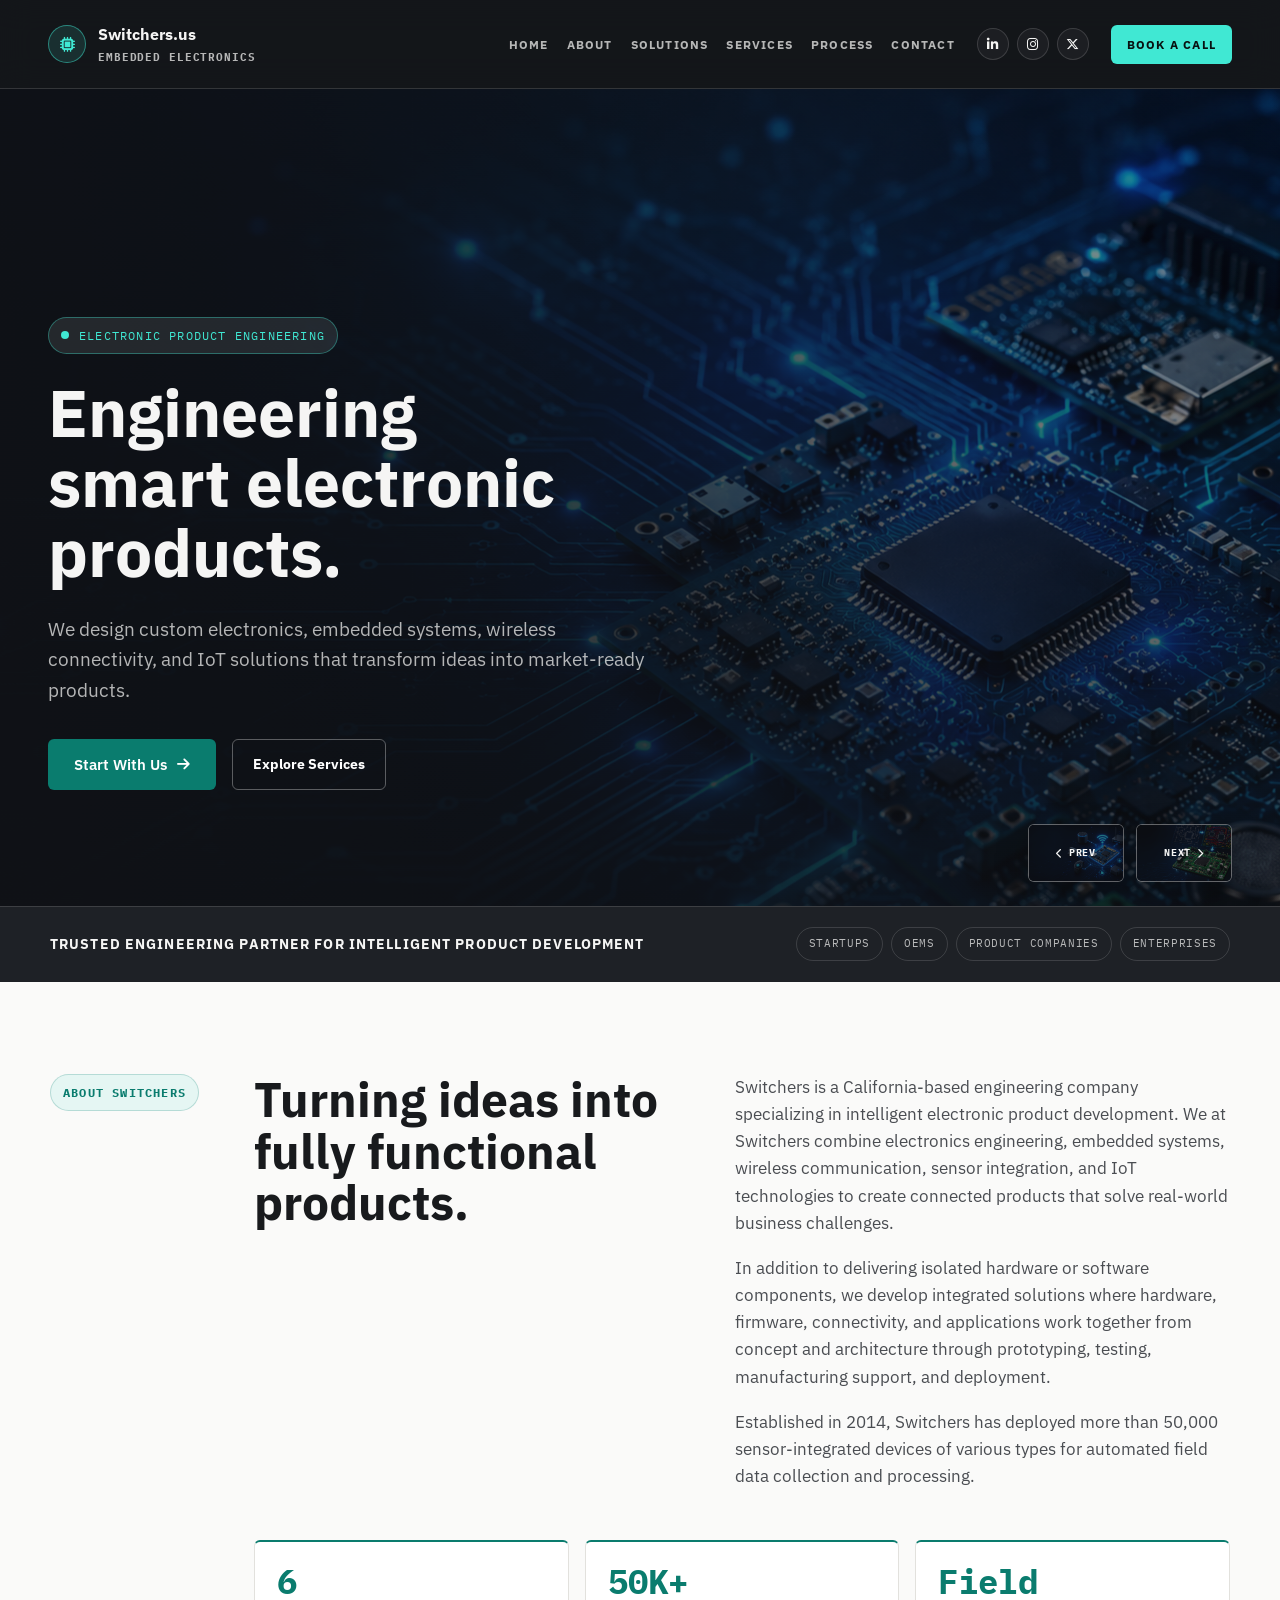
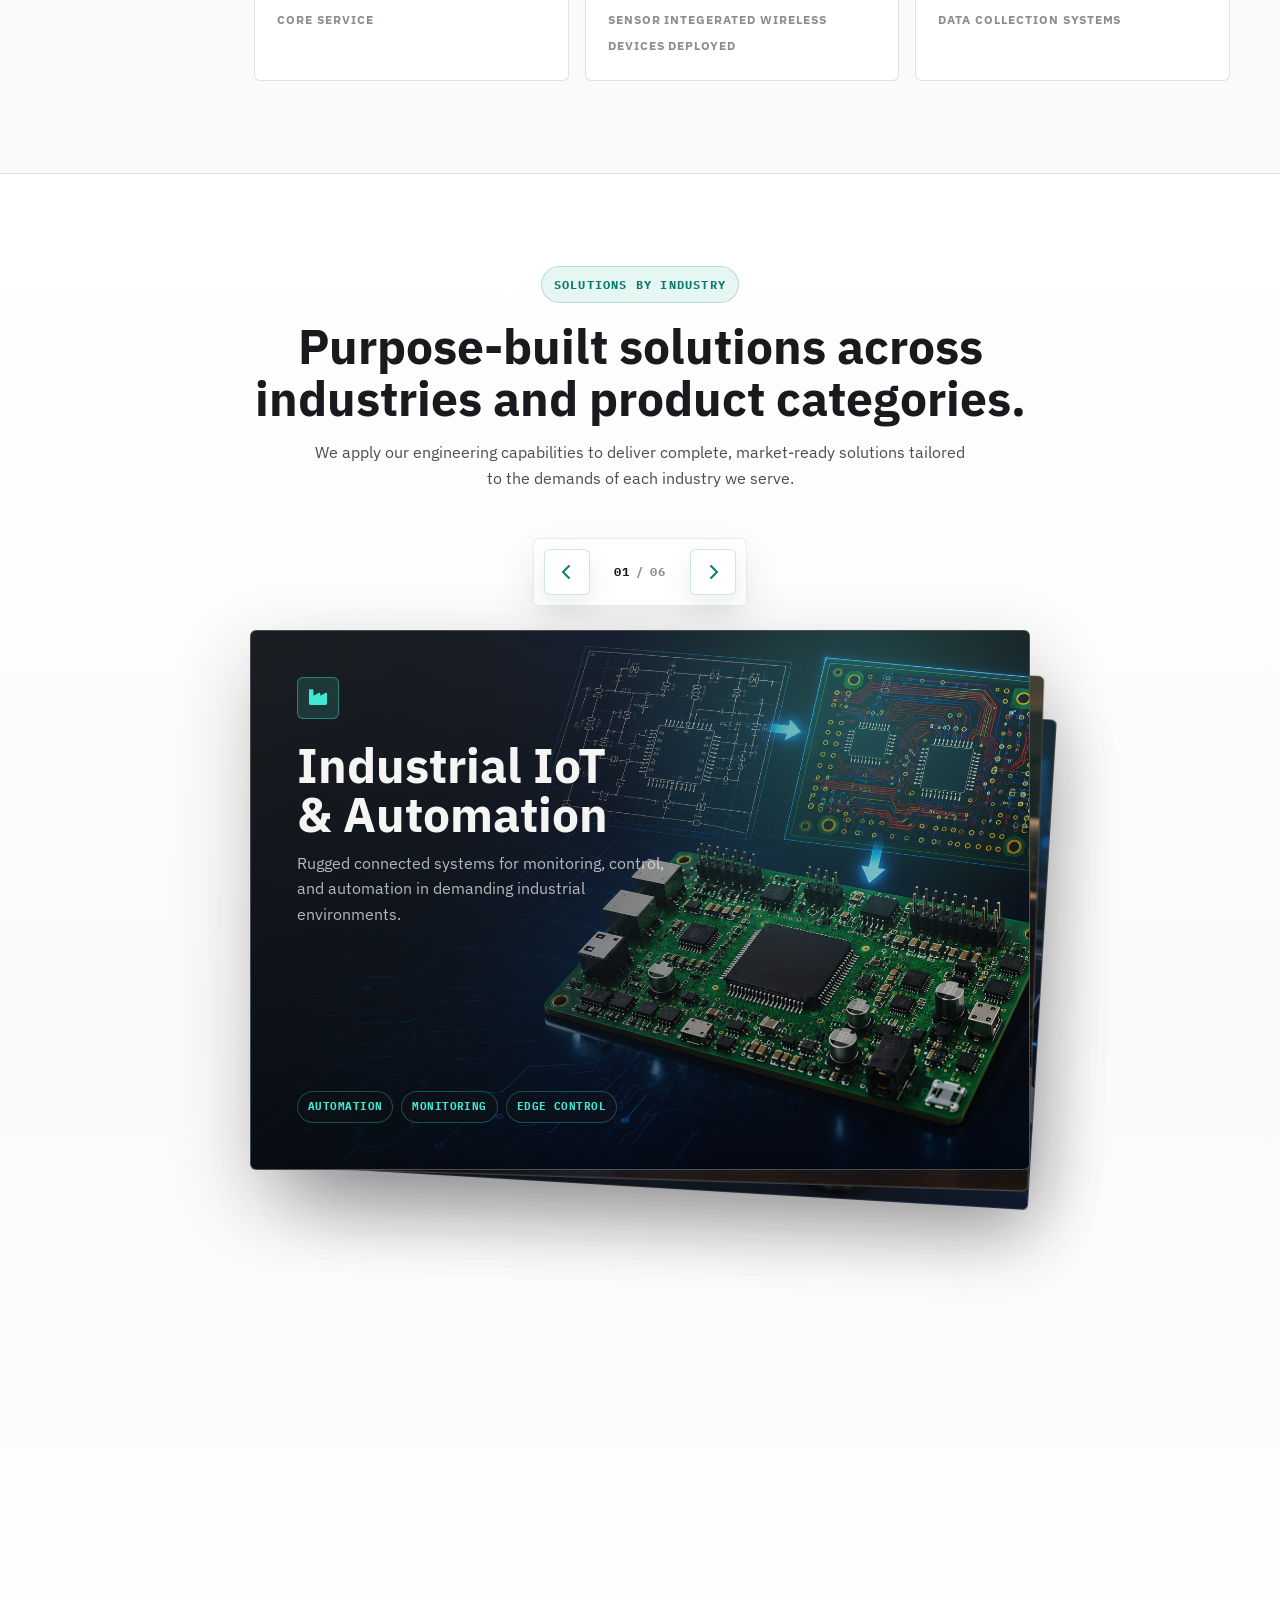
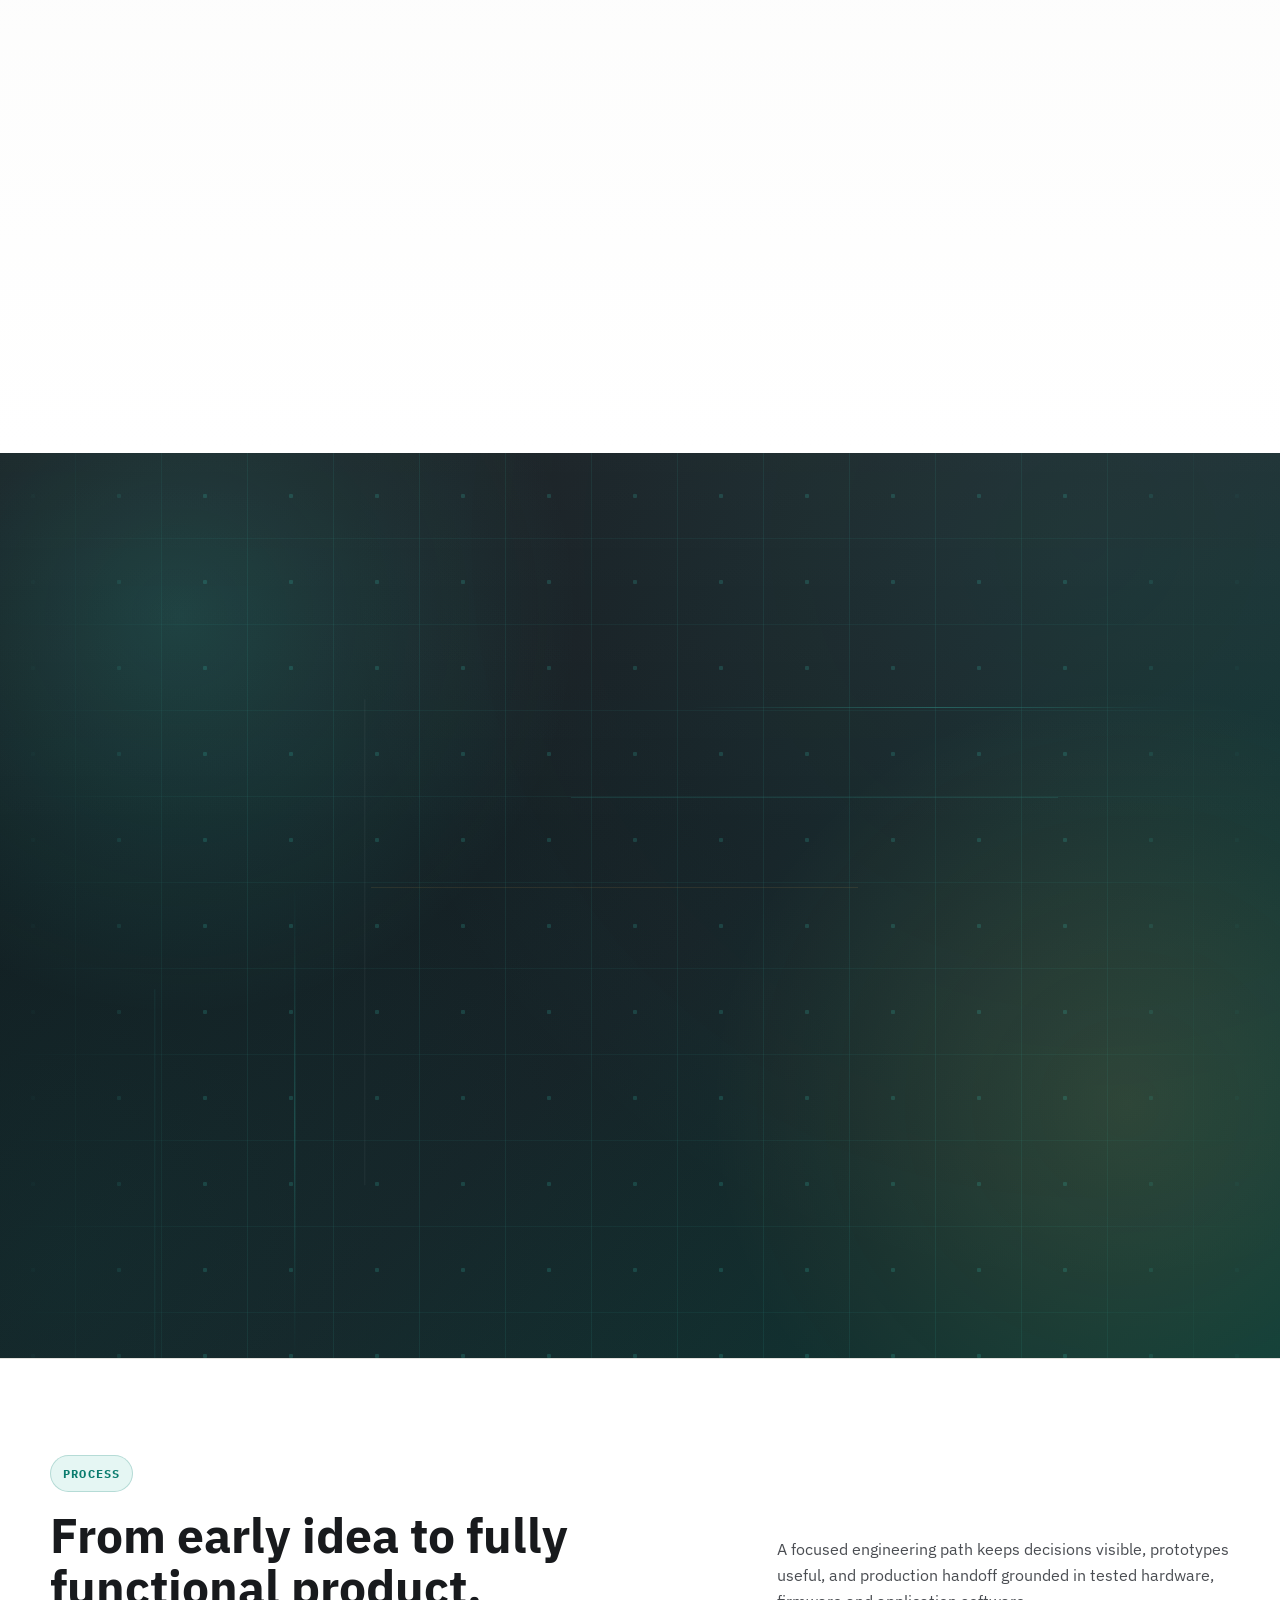
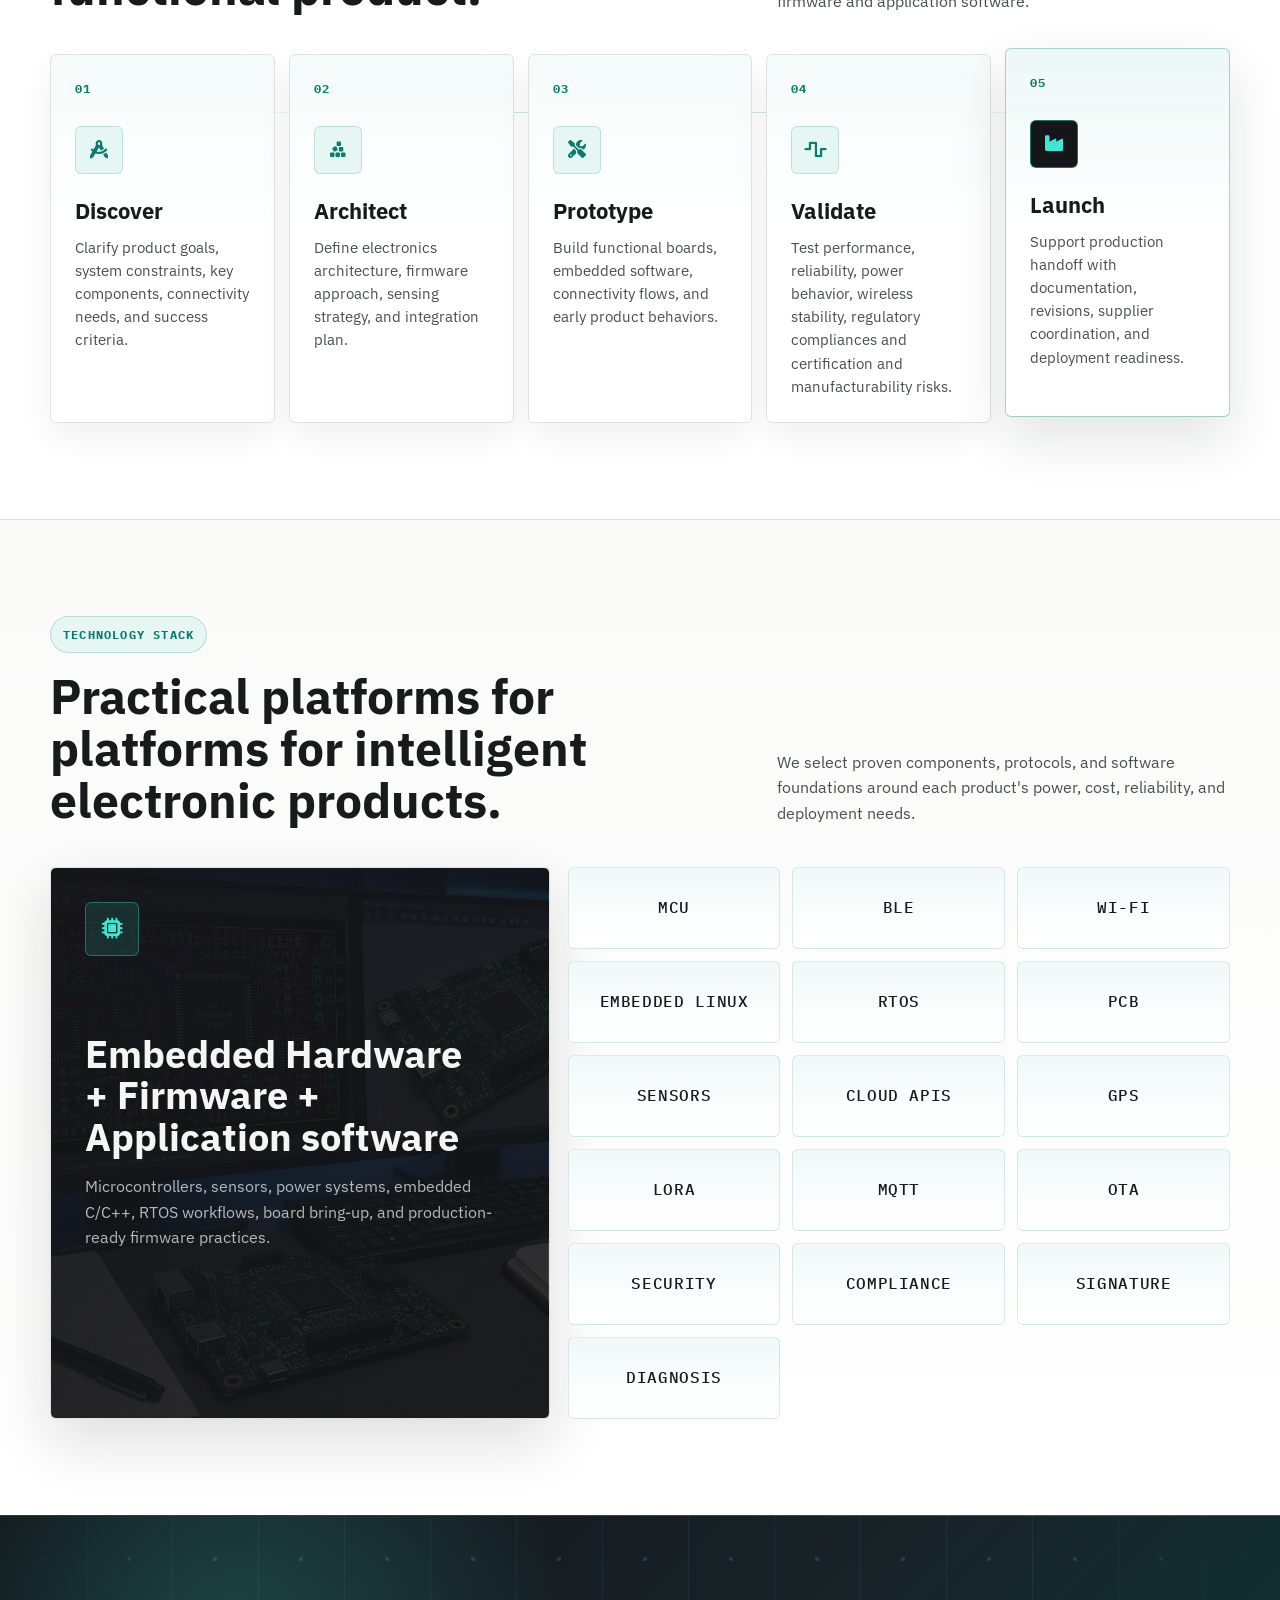
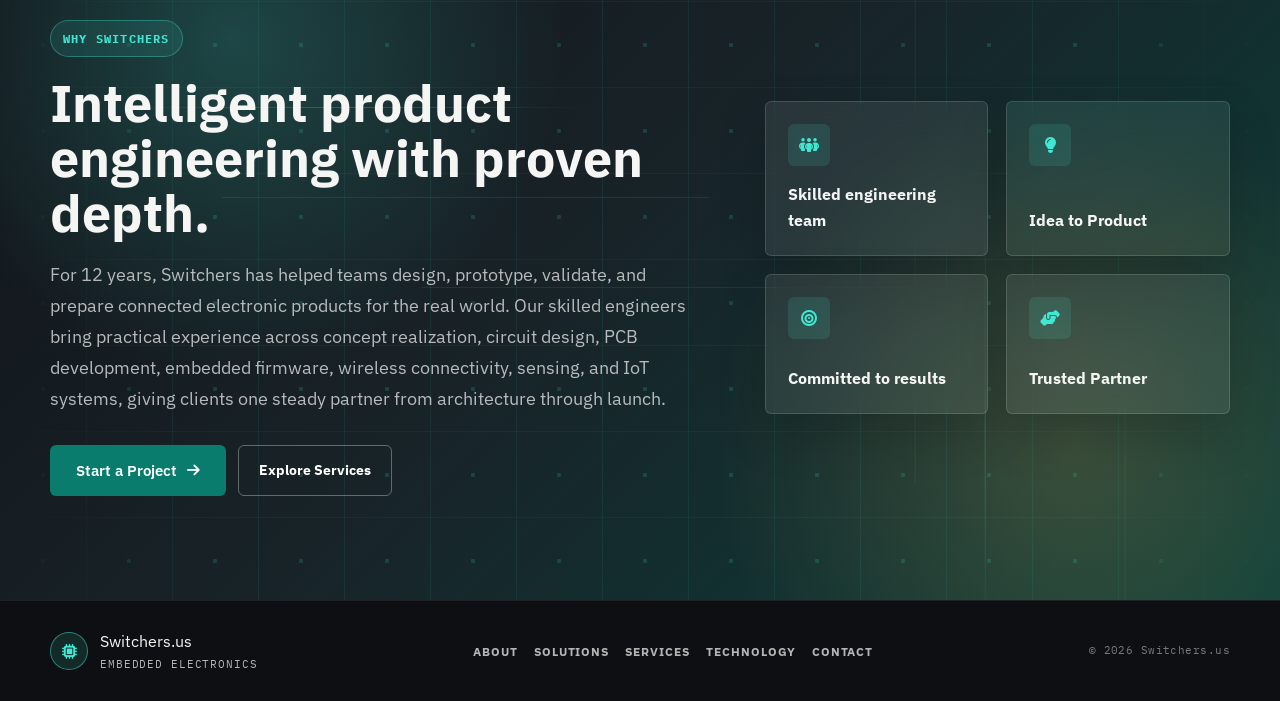
==== commit 86d85914: "File updated" ====
--- a/index.html
+++ b/index.html
@@ -54,7 +54,7 @@
           <p>We design custom electronics, embedded systems, wireless connectivity, and IoT solutions that transform ideas into market-ready products.</p>
           <div class="hero-actions">
             <a class="btn btn-primary" href="contact.html">Start With Us <i class="fa-solid fa-arrow-right"></i></a>
-            <a class="btn btn-outline" href="services.html">Explore Capabilities</a>
+            <a class="btn btn-outline" href="services.html">Explore Services</a>
           </div>
         </div>
       </div>
@@ -133,12 +133,12 @@
         <div class="section-kicker">About Switchers</div>
 
         <div class="about-heading">
-          <h2>Turning ideas into intelligent connected products.</h2>
+          <h2>Turning ideas into fully functional products.</h2>
         </div>
 
         <div class="about-copy">
           <p>
-            Switchers is a California-based engineering company specializing in intelligent electronic product development. We combine electronics engineering, embedded systems, wireless communication, sensor integration, and IoT technologies to create connected products that solve real-world business challenges.
+            Switchers is a California-based engineering company specializing in intelligent electronic product development. We at Switchers combine electronics engineering, embedded systems, wireless communication, sensor integration, and IoT technologies to create connected products that solve real-world business challenges.
           </p>
           <p>
             In addition to delivering isolated hardware or software components, we develop integrated solutions where hardware, firmware, connectivity, and applications work together from concept and architecture through prototyping, testing, manufacturing support, and deployment.
@@ -155,7 +155,7 @@
           </div>
           <div class="proof-card">
             <span class="proof-value">50K+</span>
-            <span class="proof-label">Sensor Devices Deployed</span>
+            <span class="proof-label">Sensor Integerated Wireless Devices Deployed</span>
           </div>
           <div class="proof-card">
             <span class="proof-value">Field</span>
@@ -235,11 +235,11 @@
           <article class="solution-card solution-stack-card" style="--solution-image: url('https://muthu2085.github.io/switchers/sliders/smart-monitor.png');">
             <div class="solution-card-overlay">
             <div class="solution-icon"><i class="fa-solid fa-bolt"></i></div>
-            <h3>Energy & Smart Metering</h3>
-            <p>Metering, monitoring, and control solutions for energy management and utility-scale deployments.</p>
+            <h3>Smart Metering for Electrical Energy, Water</h3>
+            <p>Metering, monitoring, and control solutions for electical energy management and utility-scale deployments.</p>
             <div class="solution-tags">
-              <span>Metering</span>
-              <span>Energy</span>
+              <span>Smart Metering</span>
+              <span>Electrical Energy, Water</span>
               <span>Utilities</span>
             </div>
             </div>
@@ -279,7 +279,7 @@
       <div class="brand-circuit-pattern service-circuit-pattern" aria-hidden="true"></div>
       <div class="wrap">
         <div class="section-head reveal-on-scroll">
-          <div class="section-kicker services-kicker">Our Engineering Capabilities</div>
+          <div class="section-kicker services-kicker">Our Engineering Services</div>
           <div class="section-title-row">
             <h2>Specialized engineering across hardware, firmware, connectivity, and sensing.</h2>
             <p>
@@ -380,9 +380,9 @@
         <div class="section-head reveal-on-scroll">
           <div class="section-kicker">Process</div>
           <div class="section-title-row">
-            <h2>From early idea to reliable connected product.</h2>
+            <h2>From early idea to fully functional product.</h2>
             <p>
-              A focused engineering path keeps decisions visible, prototypes useful, and production handoff grounded in tested hardware and firmware.
+              A focused engineering path keeps decisions visible, prototypes useful, and production handoff grounded in tested hardware, firmware and application software.
             </p>
           </div>
         </div>
@@ -413,7 +413,7 @@
             <span class="process-index">04</span>
             <div class="process-icon"><i class="fa-solid fa-wave-square"></i></div>
             <h3>Validate</h3>
-            <p>Test performance, reliability, power behavior, wireless stability, and manufacturability risks.</p>
+            <p>Test performance, reliability, power behavior, wireless stability, regulatory compliances and certification and manufacturability risks.</p>
           </article>
 
           <article class="process-step">
@@ -431,7 +431,7 @@
         <div class="section-head reveal-on-scroll">
           <div class="section-kicker">Technology Stack</div>
           <div class="section-title-row">
-            <h2>Practical platforms for connected electronic products.</h2>
+            <h2>Practical platforms for platforms for intelligent electronic products.</h2>
             <p>
               We select proven components, protocols, and software foundations around each product's power, cost, reliability, and deployment needs.
             </p>
@@ -441,7 +441,7 @@
         <div class="technology-board reveal-on-scroll">
           <article class="technology-panel technology-panel-main">
             <div class="technology-panel-icon"><i class="fa-solid fa-microchip"></i></div>
-            <h3>Embedded Hardware + Firmware</h3>
+            <h3>Embedded Hardware + Firmware + Application software</h3>
             <p>Microcontrollers, sensors, power systems, embedded C/C++, RTOS workflows, board bring-up, and production-ready firmware practices.</p>
           </article>
 
@@ -458,6 +458,10 @@
             <span>LoRa</span>
             <span>MQTT</span>
             <span>OTA</span>
+            <span>Security</span>
+            <span>Compliance</span>
+            <span>Signature</span>
+            <span>Diagnosis</span>
           </div>
         </div>
       </div>
@@ -468,9 +472,9 @@
       <div class="wrap brand-cta-wrap">
         <div class="brand-cta-copy reveal-on-scroll">
           <div class="section-kicker brand-kicker">Why Switchers</div>
-          <h2>California product engineering with proven depth.</h2>
+          <h2>Intelligent product engineering with proven depth.</h2>
           <p>
-            For 12 years, Switchers has helped teams design, prototype, validate, and prepare connected electronic products for the real world. Our skilled engineers bring practical experience across circuit design, PCB development, embedded firmware, wireless connectivity, sensing, and IoT systems, giving clients one steady partner from architecture through launch.
+            For 12 years, Switchers has helped teams design, prototype, validate, and prepare connected electronic products for the real world. Our skilled engineers bring practical experience across concept realization,  circuit design, PCB development, embedded firmware, wireless connectivity, sensing, and IoT systems, giving clients one steady partner from architecture through launch.
           </p>
           <div class="brand-cta-actions">
             <a class="btn btn-primary" href="mailto:hello@switchers.us?subject=Project%20Consultation">Start a Project <i class="fa-solid fa-arrow-right"></i></a>
@@ -480,21 +484,32 @@
         </div>
  
         <div class="brand-cta-proof reveal-on-scroll" aria-label="Company highlights">
+          <article class="brand-proof-card">
+            <i class="fa-solid fa-people-group" aria-hidden="true"></i>
+            <div>
+              <span class="brand-proof-label">Skilled engineering team</span>
+            </div>
+          </article>
+
           <article class="brand-proof-card brand-proof-main">
-            <span class="brand-proof-value">12</span>
-            <span class="brand-proof-label">Years Building Products</span>
-          </article>
+            <i class="fa-solid fa-lightbulb" aria-hidden="true"></i>
+            <div>
+              <span class="brand-proof-label">Idea to Product</span>
+            </div>
+          </article>
+
           <article class="brand-proof-card">
-            <i class="fa-solid fa-location-dot"></i>
-            <span>California Based</span>
-          </article>
+            <i class="fa-solid fa-bullseye" aria-hidden="true"></i>
+            <div>
+              <span class="brand-proof-label">Committed to results</span>
+            </div>
+          </article>
+
           <article class="brand-proof-card">
-            <i class="fa-solid fa-people-group"></i>
-            <span>Skilled Engineering Team</span>
-          </article>
-          <article class="brand-proof-card">
-            <i class="fa-solid fa-microchip"></i>
-            <span>Hardware to IoT Delivery</span>
+            <i class="fa-solid fa-handshake-angle" aria-hidden="true"></i>
+            <div>
+              <span class="brand-proof-label">Trusted Partner</span>
+            </div>
           </article>
         </div>
       </div>
@@ -726,10 +741,55 @@
     }
 
     if (serviceTabs.length) {
+      const originalImageStage = document.querySelector('.service-image-stage');
+
+      function isMobileView() {
+        return window.matchMedia('(max-width:760px)').matches;
+      }
+
+      function moveAllPanelsBack() {
+        servicePanels.forEach((p) => {
+          if (originalImageStage && originalImageStage !== p.parentElement) {
+            originalImageStage.appendChild(p);
+            p.classList.remove('open');
+            p.classList.remove('active');
+            p.setAttribute('aria-hidden', 'true');
+          }
+        });
+      }
+
       serviceTabs.forEach((tab) => {
         tab.addEventListener('click', () => {
-          showService(Number(tab.dataset.serviceIndex));
-          queueNextService();
+          const idx = Number(tab.dataset.serviceIndex);
+
+          if (isMobileView()) {
+            // Accordion behavior: move the panel into flow after the tab
+            const panel = servicePanels[idx];
+            const isOpen = panel.classList.contains('open');
+
+            // Close all others
+            serviceTabs.forEach((t, i) => t.classList.remove('expanded'));
+            moveAllPanelsBack();
+
+            if (!isOpen) {
+              tab.classList.add('expanded');
+              // insert panel after the tab button
+              tab.parentNode.insertBefore(panel, tab.nextSibling);
+              panel.classList.add('open');
+              panel.classList.add('active');
+              panel.setAttribute('aria-hidden', 'false');
+            } else {
+              tab.classList.remove('expanded');
+              panel.classList.remove('open');
+              panel.classList.remove('active');
+              panel.setAttribute('aria-hidden', 'true');
+              if (originalImageStage) originalImageStage.appendChild(panel);
+            }
+          } else {
+            // Desktop: regular tab switching
+            showService(idx);
+            queueNextService();
+          }
         });
 
         tab.addEventListener('keydown', (event) => {
@@ -753,6 +813,19 @@
         serviceTabList.addEventListener('focusout', () => serviceTabList.classList.remove('is-paused'));
       }
 
+      // Keep panels in the correct container on resize
+      window.addEventListener('resize', () => {
+        if (!isMobileView()) {
+          // move all panels back to the image-stage and restore active state
+          moveAllPanelsBack();
+          showService(activeService);
+        } else {
+          // on mobile, collapse any active panel in the image-stage
+          servicePanels.forEach((p) => p.classList.remove('open'));
+        }
+      });
+
+      // initialize
       showService(0);
       queueNextService();
     }
--- a/style.css
+++ b/style.css
@@ -187,6 +187,7 @@
   z-index: 12;
   height: 3px;
   background: rgba(245,245,244,0.32);
+  display:none;
 }
 
 .hero-progress-fill {
@@ -318,6 +319,7 @@
   display: flex;
   flex-wrap: wrap;
   gap: 16px;
+  margin-top:30px;
 }
 
 .hero-content .eyebrow,
@@ -1265,6 +1267,8 @@
   background:
     linear-gradient(90deg, rgba(64,232,211,0.1), rgba(64,232,211,0.02));
   color: #fff;
+  min-height: 92px;
+  align-items: center;
 }
 
 .service-tab-index {
@@ -1278,6 +1282,8 @@
 
 .service-tab.active .service-tab-index { color: var(--primary); }
 
+.service-tab { /* default: no forced min-height so tabs size to content */ }
+
 .service-tab-body { display: flex; flex-direction: column; min-width: 0; }
 
 .service-tab-title {
@@ -1291,27 +1297,30 @@
   font-size: 16px;
   line-height: 1.6;
   color: var(--on-dark-mute);
+  opacity: 0;
+  transform: translateY(-6px);
+  overflow: hidden;
   max-height: 0;
-  opacity: 0;
-  overflow: hidden;
   margin-top: 0;
-  transition: max-height 0.35s ease, opacity 0.3s ease, margin-top 0.35s ease;
+  transition: max-height 0.36s ease, opacity 0.32s ease, transform 0.32s ease;
 }
 
 .service-tab.active .service-tab-desc {
-  max-height: 70px;
   opacity: 1;
+  transform: translateY(0);
+  max-height: 240px;
   margin-top: 6px;
 }
 
 .service-tab-progress {
   position: absolute;
-  left: 18px;
-  right: 18px;
-  bottom: 8px;
-  height: 2px;
-  border-radius: 2px;
-  background: rgba(245,245,244,0.1);
+  left: 12px;
+  right: 12px;
+  top: 8px;
+  bottom: auto;
+  height: 3px;
+  border-radius: 3px 3px 0 0;
+  background: rgba(245,245,244,0.06);
   overflow: hidden;
 }
 
@@ -1322,6 +1331,7 @@
   border-radius: 2px;
   background: var(--primary);
   box-shadow: 0 0 10px rgba(64,232,211,0.5);
+  transition: width 0.32s linear;
 }
 
 .service-tab.active .service-tab-progress-fill {
@@ -1341,7 +1351,7 @@
   position: relative;
   border-radius: 14px;
   overflow: hidden;
-  min-height: 440px;
+  min-height: auto;
   border: 1px solid var(--line-dark);
   box-shadow: 0 24px 56px rgba(0,0,0,0.32);
   background: var(--surface-dark-elevated);
@@ -1363,18 +1373,20 @@
   opacity: 1;
   transform: scale(1);
   z-index: 2;
+  min-height: 440px;
 }
 
 .service-image::before {
   content: '';
   position: absolute;
   inset: 0;
-  opacity: 0.96;
-  background:
-    linear-gradient(135deg, rgba(20,22,26,0.94), rgba(20,22,26,0.52)),
+  background:
+    linear-gradient(135deg, rgba(20,22,26,0.0), rgba(20,22,26,0)),
     var(--service-image);
   background-size: cover;
   background-position: center;
+  opacity: 0;
+  transition: opacity 0.6s ease;
 }
 
 .service-image::after {
@@ -1382,19 +1394,20 @@
   position: absolute;
   inset: 0;
   z-index: 1;
-  background:
+ /* background:
     radial-gradient(circle at 72% 28%, rgba(64,232,211,0.3), transparent 28%),
-    linear-gradient(0deg, rgba(20,22,26,0.35), transparent 55%);
-}
-
-.service-image-circuits { --service-image: url('https://muthu2085.github.io/switchers/sliders/background-1.png'); }
-.service-image-pcb { --service-image: url('https://muthu2085.github.io/switchers/sliders/background-02.png'); }
-.service-image-embedded { --service-image: url('https://muthu2085.github.io/switchers/sliders/background-04.png'); }
-.service-image-wireless { --service-image: url('https://muthu2085.github.io/switchers/sliders/background-03.png'); }
-.service-image-sensing { --service-image: url('https://muthu2085.github.io/switchers/sliders/background-1.png'); }
-.service-image-iot { --service-image: url('https://muthu2085.github.io/switchers/sliders/background-02.png'); }
+    linear-gradient(0deg, rgba(20,22,26,0.35), transparent 55%);*/
+}
+
+.service-image-circuits { --service-image: url('img/cirucite-design.png'); }
+.service-image-pcb { --service-image: url('img/pcb-design-layout.png'); }
+.service-image-embedded { --service-image: url('img/embedded-stystem.png'); }
+.service-image-wireless { --service-image: url('img/wireless-design.png'); }
+.service-image-sensing { --service-image: url('img/sensor-integratopm.png'); }
+.service-image-iot { --service-image: url('img/iot-solution.png'); }
 
 .service-image i {
+  display:none;
   position: relative;
   z-index: 3;
   font-size: 62px;
@@ -1405,9 +1418,10 @@
   place-items: center;
   border: 1px solid rgba(64,232,211,0.32);
   border-radius: 50%;
-  background: rgba(20,22,26,0.42);
+ /* background: rgba(20,22,26,0.42);*/
   box-shadow: 0 24px 60px rgba(0,0,0,0.28);
-  backdrop-filter: blur(10px);
+ /* backdrop-filter: blur(10px);*/
+ display:none;
 }
 
 .service-image-caption {
@@ -1430,6 +1444,8 @@
   backdrop-filter: blur(6px);
 }
 
+.service-image.active::before { opacity: 1; }
+
 .service-image-caption span.dot {
   width: 6px;
   height: 6px;
@@ -1446,6 +1462,44 @@
   .service-image-stage {
     min-height: 320px;
     order: -1;
+  }
+}
+
+/* desktop uses the default two-column tab + image stage layout */
+
+@media (max-width: 760px) {
+  /* Mobile: hide the main image-stage (we'll move panels inline) */
+  .service-image-stage {
+    display: none;
+  }
+
+  .service-tab {
+    width: 100%;
+  }
+
+  .service-image {
+    position: relative;
+    inset: auto;
+    display: block;
+    opacity: 0;
+    max-height: 0;
+    overflow: hidden;
+    transform: none;
+    transition: max-height 0.42s ease, opacity 0.32s ease;
+    margin: 12px 0 18px;
+    border-radius: 10px;
+    border: 1px solid rgba(255,255,255,0.06);
+    background: var(--surface-dark-elevated);
+    box-shadow: 0 12px 28px rgba(0,0,0,0.28);
+  }
+
+  .service-image.open {
+    opacity: 1;
+    max-height: 420px;
+  }
+
+  .service-image::before {
+    transition: opacity 0.5s ease;
   }
 }
 
@@ -1751,8 +1805,8 @@
   position: absolute;
   inset: 0;
   background:
-    linear-gradient(180deg, rgba(20,22,26,0.1), rgba(20,22,26,0.74)),
-    url('https://muthu2085.github.io/switchers/sliders/background-04.png') center/cover;
+    linear-gradient(180deg, rgba(20,22,26,0), rgba(20,22,26,0)),
+    url('img/electronic-solution.png') center/cover;
   transform: scale(1.02);
 }
 
@@ -1928,6 +1982,60 @@
   font-weight: 600;
 }
 
+.solution-path-cta-section {
+  padding: 0 0 92px;
+  background: #fff;
+  border-bottom: 1px solid var(--hairline);
+}
+
+.solution-path-cta {
+  display: grid;
+  grid-template-columns: minmax(0, 1fr) auto;
+  gap: 32px;
+  align-items: center;
+  padding: clamp(28px, 4vw, 42px);
+  border: 1px solid rgba(10,124,110,0.16);
+  border-radius: var(--r-sm);
+  background:
+    linear-gradient(135deg, rgba(229,246,243,0.92), rgba(255,255,255,0.96) 58%, rgba(255,189,89,0.12)),
+    #fff;
+  box-shadow: 0 18px 48px rgba(20,22,26,0.08);
+}
+
+.solution-path-cta-copy h2 {
+  max-width: 720px;
+  margin: 14px 0 12px;
+  color: var(--ink);
+  font-size: clamp(28px, 3.2vw, 40px);
+  line-height: 1.1;
+  letter-spacing: 0;
+}
+
+.solution-path-cta-copy p {
+  max-width: 760px;
+  color: var(--body);
+  font-size: 16px;
+}
+
+.solution-path-cta-actions {
+  display: flex;
+  flex-wrap: wrap;
+  justify-content: flex-end;
+  gap: 12px;
+}
+
+.solution-path-secondary {
+  color: var(--ink);
+  border: 1px solid rgba(20,22,26,0.18);
+  background: #fff;
+}
+
+.solution-path-secondary:hover {
+  border-color: rgba(10,124,110,0.32);
+  background: var(--primary-pale);
+  transform: translateY(-2px);
+}
+
 .solution-build-section {
   padding: 96px 0;
   color: var(--on-dark);
@@ -2158,6 +2266,14 @@
     grid-template-columns: repeat(2, minmax(0, 1fr));
   }
 
+  .solution-path-cta {
+    grid-template-columns: 1fr;
+  }
+
+  .solution-path-cta-actions {
+    justify-content: flex-start;
+  }
+
   .solution-results-grid {
     grid-template-columns: repeat(2, minmax(0, 1fr));
   }
@@ -2179,6 +2295,10 @@
     padding: 64px 0;
   }
 
+  .solution-path-cta-section {
+    padding: 0 0 64px;
+  }
+
   .solution-page-copy h1 {
     font-size: 42px;
   }
@@ -2189,6 +2309,15 @@
 
   .solution-category-card {
     min-height: auto;
+  }
+
+  .solution-path-cta {
+    padding: 24px;
+  }
+
+  .solution-path-cta-actions {
+    display: grid;
+    grid-template-columns: 1fr;
   }
 
   .solution-stack-grid {
@@ -2727,8 +2856,8 @@
   min-height: 260px;
   border-radius: var(--r-sm);
   background:
-    linear-gradient(180deg, rgba(17,19,24,0.05), rgba(17,19,24,0.55)),
-    url('https://muthu2085.github.io/switchers/sliders/background-03.png');
+    linear-gradient(180deg, rgba(17,19,24,0), rgba(17,19,24,0)),
+    url('img/about-us-image.png');
   background-size: cover;
   background-position: center;
 }
@@ -2911,7 +3040,126 @@
 .about-capability-grid article:hover p {
   color: var(--on-dark-mute);
 }
-
+ /* kicker pill — matches the badge pattern in the screenshot */
+  .kicker{
+    display:inline-flex; align-items:center; gap:9px;
+    font-family:'IBM Plex Mono',monospace; font-size:12.5px; font-weight:600; letter-spacing:0.06em; text-transform:uppercase;
+    color:var(--primary-dark); background:var(--primary-pale); border:1px solid rgba(10,124,110,0.25);
+    padding:8px 16px; border-radius:var(--r-full); margin-bottom:22px;
+  }
+  .kicker::before{ content:''; width:6px; height:6px; border-radius:50%; background:var(--primary-dark); }
+
+  /* ===== FOUNDER SECTION ===== */
+  .founder-section{ background:var(--canvas-alt); padding:100px 0; position:relative; overflow:hidden; }
+
+  .founder-grid{
+    display:grid; grid-template-columns:0.85fr 1.15fr; gap:72px; align-items:center;
+    margin-top:8px;
+  }
+
+  /* ---- visual column ---- */
+  .founder-visual{ position:relative; max-width:440px; }
+
+  /* square-dot pattern, tucked behind the top-left corner of the photo */
+  .square-pattern{
+    position:absolute; top:-34px; left:-34px; width:140px; height:140px; z-index:1;
+    display:grid; grid-template-columns:repeat(7,1fr); grid-template-rows:repeat(7,1fr); gap:7px;
+  }
+  .square-pattern span{ width:100%; height:100%; background:var(--primary-dark); border-radius:2px; opacity:0.16; }
+  .square-pattern span:nth-child(3n){ opacity:0.32; }
+  .square-pattern span:nth-child(5n){ opacity:0.08; }
+  .square-pattern span:nth-child(7n+1){ background:var(--primary); opacity:0.45; }
+
+  .founder-photo-frame{
+    position:relative; z-index:2; border-radius:var(--r-lg); overflow:hidden;
+    box-shadow:0 30px 60px rgba(20,22,26,0.18);
+    border:1px solid var(--hairline);
+    
+  }
+  .founder-photo{
+    aspect-ratio:4/5; width:100%; min-height:420px;
+    background:
+      radial-gradient(circle at 30% 20%, rgba(64,232,211,0.35), transparent 55%),
+      linear-gradient(160deg, #1E2126 0%, #14161A 65%);
+    display:flex; align-items:center; justify-content:center; position:relative;
+  }
+  .founder-photo img{
+  width:100%;
+  height:100%;
+  object-fit:cover;       /* fills the frame, crops overflow — use 'contain' to show the whole image with letterboxing instead */
+  object-position:center top;  /* adjust this to reposition the crop */
+} .founder-photo i{ display:none;font-size:120px; color:rgba(245,245,244,0.16); }
+  .founder-photo-caption{
+    position:absolute; left:20px; bottom:20px; z-index:3;
+    font-family:'IBM Plex Mono',monospace; font-size:11px; letter-spacing:0.06em; text-transform:uppercase;
+    color:rgba(255,255,255,0.85); background:rgba(20,22,26,0.55); border:1px solid rgba(255,255,255,0.14);
+    padding:7px 13px; border-radius:var(--r-full); backdrop-filter:blur(6px);
+  }
+
+  /* experience badge, overlapping bottom-right of the photo — same DNA as the hero's floating stat cards */
+  .exp-badge{
+    position:absolute; z-index:4; right:-30px; bottom:-30px;
+    background:var(--surface-dark); color:var(--on-dark);
+    border-radius:var(--r-md); padding:22px 26px;
+    box-shadow:0 20px 40px rgba(20,22,26,0.28);
+    border:1px solid var(--hairline-dark);
+    min-width:168px;
+  }
+  .exp-badge .exp-num{
+    font-family:'IBM Plex Mono',monospace; font-size:34px; font-weight:700; color:var(--primary); line-height:1;
+  }
+  .exp-badge .exp-label{ font-size:12.5px; color:var(--on-dark-mute); margin-top:6px; }
+
+  /* ---- content column ---- */
+  .founder-content .kicker{ margin-bottom:18px; }
+  .founder-name{ font-size:38px; font-weight:800; letter-spacing:-0.01em; margin-bottom:4px; }
+  .founder-title{ font-family:'IBM Plex Mono',monospace; font-size:14px; font-weight:600; color:var(--primary-dark); margin-bottom:26px; }
+
+  .founder-bio p{ color:var(--body); font-size:16px; line-height:1.75; margin-bottom:18px; max-width:560px; }
+
+  .founder-quote{
+    position:relative; margin:28px 0 30px; padding:22px 26px 22px 30px;
+    background:var(--surface-card); border-radius:var(--r-md); border:1px solid var(--hairline);
+    border-left:3px solid var(--primary-dark);
+  }
+  .founder-quote p{
+    font-size:18px; font-weight:600; color:var(--ink); font-style:normal; line-height:1.5; margin:0;
+  }
+  .founder-quote i.q-mark{ position:absolute; top:14px; left:-2px; font-size:13px; color:var(--primary-dark); opacity:0.5; }
+
+  .founder-credentials{ display:flex; flex-wrap:wrap; gap:12px; margin-bottom:32px; }
+  .cred-chip{
+    display:inline-flex; align-items:center; gap:8px;
+    font-size:13.5px; font-weight:600; color:var(--ink);
+    background:var(--surface-card); border:1px solid var(--hairline); border-radius:var(--r-full);
+    padding:9px 16px;
+  }
+  .cred-chip i{ color:var(--primary-dark); font-size:13px; }
+
+  .founder-actions{ display:flex; align-items:center; gap:26px; flex-wrap:wrap; }
+  .btn-primary{
+    display:inline-flex; align-items:center; gap:10px;
+    background:var(--primary-dark); color:#fff; font-size:14.5px; font-weight:600;
+    padding:14px 26px; border-radius:var(--r-sm); border:none; cursor:pointer;
+    transition:background .18s ease, transform .18s ease;
+  }
+  .btn-primary:hover{ background:var(--primary-pressed); transform:translateY(-1px); }
+  .link-ghost{ display:inline-flex; align-items:center; gap:8px; font-size:14.5px; font-weight:600; color:var(--primary-dark); }
+  .link-ghost i{ font-size:12px; transition:transform .2s ease; }
+  .link-ghost:hover i{ transform:translateX(4px); }
+
+  @media (max-width:980px){
+    .founder-grid{ grid-template-columns:1fr; gap:80px; }
+    .founder-visual{ max-width:340px; margin:0 auto 20px; }
+  }
+  @media (max-width:600px){
+    .founder-section{ padding:64px 0; }
+    .wrap{ padding:0 20px; }
+    .founder-name{ font-size:30px; }
+    .exp-badge{ right:-16px; bottom:-20px; padding:16px 20px; min-width:140px; }
+    .exp-badge .exp-num{ font-size:26px; }
+    .square-pattern{ width:100px; height:100px; top:-22px; left:-22px; }
+  }
 @media (max-width: 1040px) {
   .about-page-hero-grid,
   .about-story-grid {
@@ -3815,83 +4063,98 @@
   color: var(--primary);
 }
 
-.brand-cta-proof {
-  display: grid;
-  grid-template-columns: repeat(2, minmax(0, 1fr));
-  gap: 14px;
-}
-
-.brand-proof-card {
-  min-height: 140px;
-  display: flex;
-  flex-direction: column;
-  justify-content: space-between;
-  gap: 16px;
-  padding: 22px;
-  border: 1px solid rgba(255,255,255,0.14);
-  border-radius: var(--r-sm);
-  background: rgba(255,255,255,0.08);
-  box-shadow: 0 20px 48px rgba(0,0,0,0.18);
-  backdrop-filter: blur(16px);
-}
-
-.brand-proof-card i {
-  width: 42px;
-  height: 42px;
-  display: grid;
-  place-items: center;
-  border-radius: var(--r-sm);
-  background: rgba(64,232,211,0.12);
-  color: var(--primary);
-}
-
-.brand-proof-card span {
-  color: var(--on-dark);
-  font-weight: 700;
-  line-height: 1.25;
-}
-
-.brand-proof-main {
-  grid-row: span 2;
-  min-height: 294px;
-  background:
-    linear-gradient(160deg, rgba(64,232,211,0.18), rgba(255,189,89,0.12)),
-    rgba(255,255,255,0.1);
-}
-
-.brand-proof-value {
-  color: var(--primary);
-  font-family: 'IBM Plex Mono', monospace;
-  font-size: clamp(76px, 10vw, 72px);
-  font-weight: 700;
-  line-height: 0.9;
-}
-
-.brand-proof-label {
-  max-width: 11ch;
-  color: var(--on-dark);
-  font-size: 18px;
-}
-
-@media (max-width: 960px) {
-  .brand-cta-wrap {
-    grid-template-columns: 1fr;
-  }
-}
-
-@media (max-width: 640px) {
-  .brand-cta-section {
-    padding: 72px 0;
-  }
-
-  .brand-cta-proof {
-    grid-template-columns: 1fr;
-  }
-
-  .brand-proof-main {
-    min-height: 220px;
-  }
-}
+  .floating-contact-actions {
+    position: fixed;
+    right: 20px;
+    bottom: 22px;
+    z-index: 999;
+    display: grid;
+    gap: 10px;
+    pointer-events: auto;
+    opacity: 0;
+    transform: translateY(20px);
+    transition: opacity 0.28s ease, transform 0.28s ease;
+  }
+
+  .floating-contact-actions.is-visible {
+    opacity: 1;
+    transform: translateY(0);
+  }
+
+  .floating-contact-btn {
+    display: inline-flex;
+    align-items: center;
+    justify-content: center;
+    width: 56px;
+    height: 56px;
+    border-radius: 50%;
+    border: 1px solid rgba(255,255,255,0.18);
+    background: transparent;
+    color: var(--on-dark);
+    font-size: 18px;
+    text-decoration: none;
+    box-shadow: 0 12px 24px rgba(20,22,26,0.12);
+    transition: transform 0.2s ease, box-shadow 0.2s ease, background 0.2s ease;
+  }
+
+  .floating-contact-btn:hover {
+    transform: translateY(-2px);
+    box-shadow: 0 18px 28px rgba(20,22,26,0.18);
+    animation: pulse 1.2s infinite ease;
+  }
+
+  .floating-contact-btn i {
+    display: grid;
+    place-items: center;
+    width: 24px;
+    height: 24px;
+  }
+
+  .floating-contact-btn.whatsapp:hover {
+    background: rgba(37,211,102,0.15);
+  }
+
+  .floating-contact-btn.phone:hover {
+    background: rgba(10,124,110,0.14);
+  }
+
+  .floating-contact-btn.whatsapp i {
+    color: #25d366;
+  }
+
+  .floating-contact-btn.phone i {
+    color: var(--primary);
+  }
+
+  @keyframes pulse {
+    0% {
+      transform: translateY(-2px) scale(1);
+      box-shadow: 0 18px 28px rgba(20,22,26,0.18);
+    }
+    50% {
+      transform: translateY(-4px) scale(1.02);
+      box-shadow: 0 22px 36px rgba(20,22,26,0.2);
+    }
+    100% {
+      transform: translateY(-2px) scale(1);
+      box-shadow: 0 18px 28px rgba(20,22,26,0.18);
+    }
+  }
+
+  @media (max-width: 720px) {
+    .floating-contact-actions {
+      left: 12px;
+      right: 12px;
+      bottom: 16px;
+      grid-template-columns: 1fr 1fr;
+    }
+
+    .floating-contact-btn {
+      width: 56px;
+      min-width: 0;
+    }
+  }
+
 
 /* ============================================
    FOOTER
@@ -3949,3 +4212,98 @@
     flex-direction: column;
   }
 }
+
+
+.brand-cta-proof {
+  display: grid;
+  grid-template-columns: repeat(2, minmax(0, 1fr));
+  gap: 18px;
+  align-items: stretch;
+}
+
+
+.brand-proof-card {
+  min-height: 140px;
+  display: flex;
+  flex-direction: column;
+  justify-content: space-between;
+  gap: 16px;
+  padding: 22px;
+  border: 1px solid rgba(255,255,255,0.14);
+  border-radius: var(--r-sm);
+  background: rgba(255,255,255,0.08);
+  box-shadow: 0 20px 48px rgba(0,0,0,0.18);
+  backdrop-filter: blur(16px);
+}
+
+.brand-proof-card i {
+  width: 42px;
+  height: 42px;
+  display: grid;
+  place-items: center;
+  border-radius: var(--r-sm);
+  background: rgba(64,232,211,0.12);
+  color: var(--primary);
+}
+
+.brand-proof-card span {
+  color: var(--on-dark);
+  font-weight: 700;
+  line-height: 1.25;
+}
+
+.brand-proof-main {
+  /* featured card: keep subtle accent but avoid large spanning size */
+  grid-row: auto;
+  min-height: 100px;
+  background:
+    linear-gradient(160deg, rgba(64,232,211,0.08), rgba(255,189,89,0.04)),
+    rgba(255,255,255,0.04);
+}
+
+.brand-proof-value {
+  color: var(--primary);
+.brand-proof-card > div { display:flex; flex-direction:column; gap:6px; }
+
+.brand-proof-card .brand-proof-label {
+  color: var(--on-dark);
+  font-weight: 700;
+  line-height: 1.1;
+  font-size: 16px;
+}
+
+
+.brand-proof-card {
+  display: flex;
+  align-items: center;
+  gap: 12px;
+  padding: 14px 16px;
+  min-height: 84px;
+}
+
+.brand-proof-label {
+  max-width: 11ch;
+  color: var(--on-dark);
+  font-size: 18px;
+}
+
+@media (max-width: 960px) {
+  .brand-cta-wrap {
+    grid-template-columns: 1fr;
+  }
+  .brand-cta-proof { grid-template-columns: repeat(2, 1fr); }
+}
+
+@media (max-width: 640px) {
+  .brand-cta-section {
+    padding: 72px 0;
+  }
+
+  .brand-cta-proof {
+    grid-template-columns: 1fr;
+  }
+
+  .brand-proof-main {
+    min-height: 220px;
+  }
+}
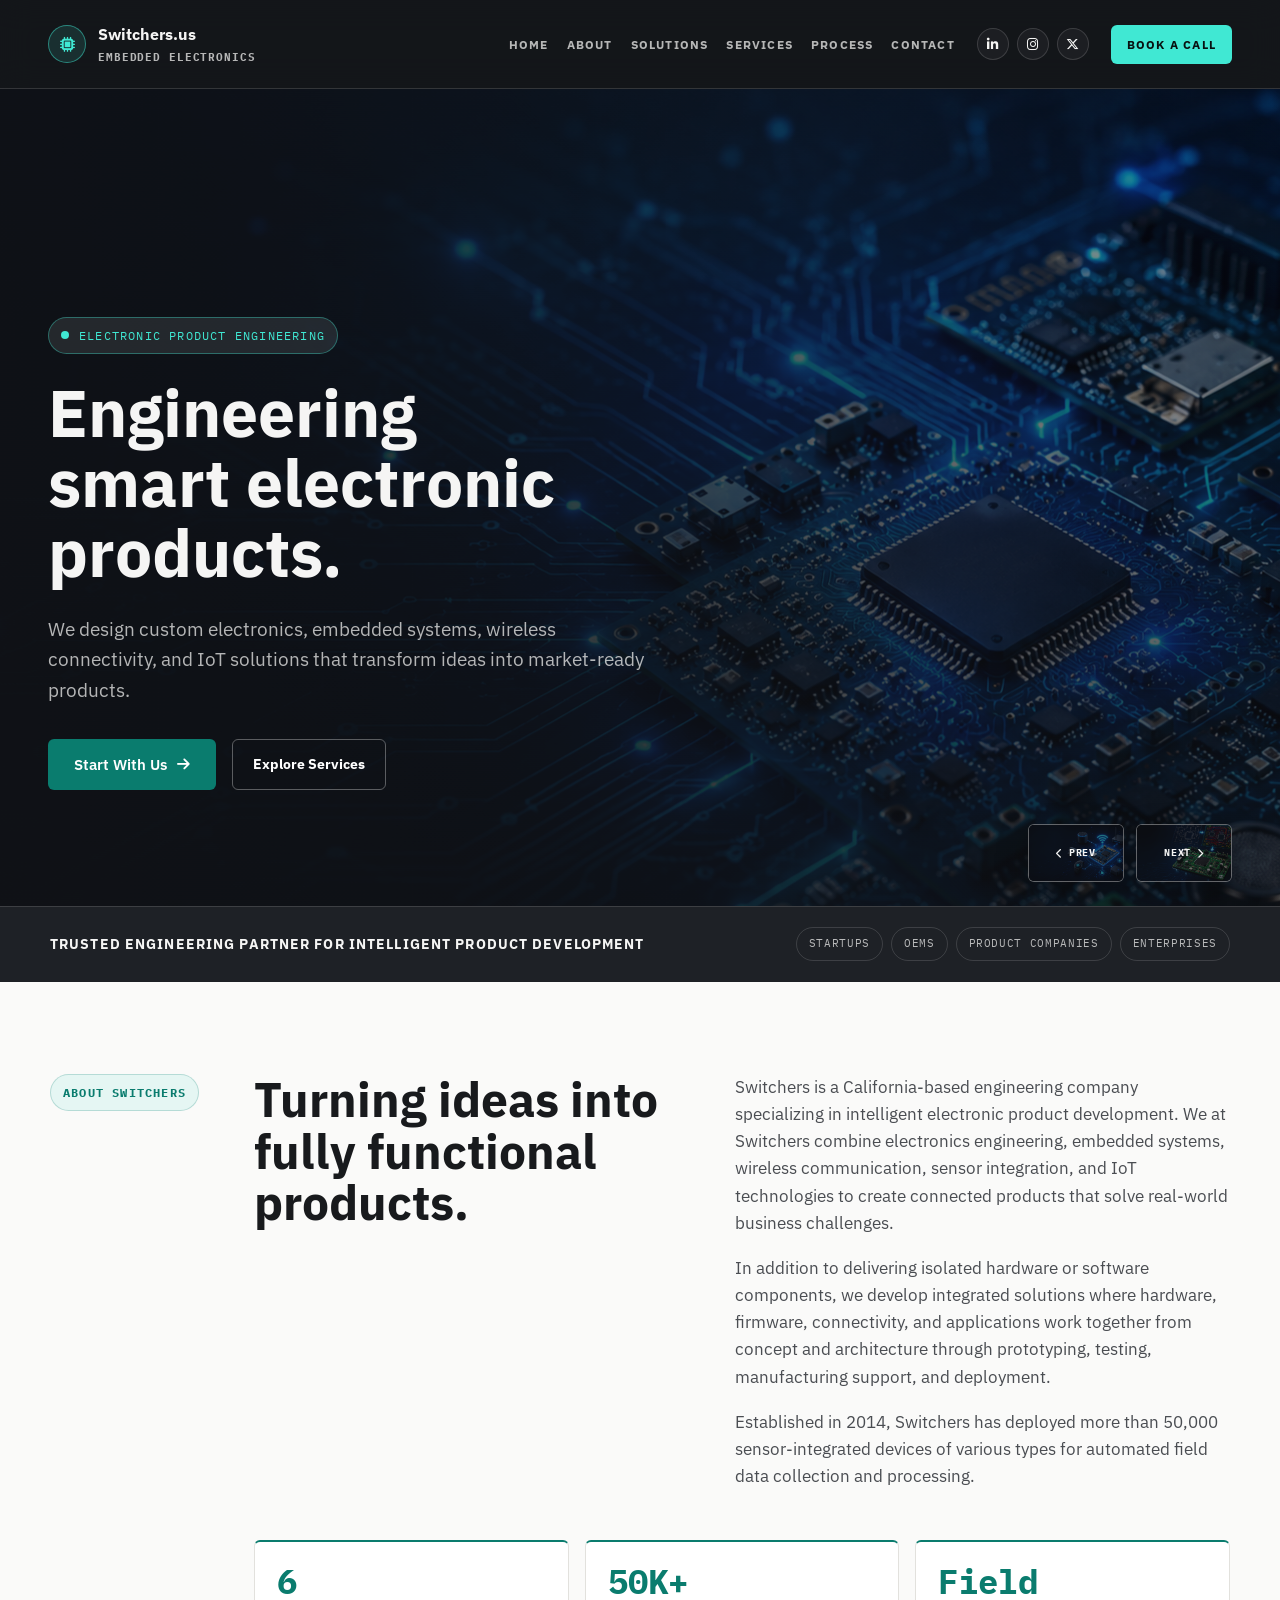
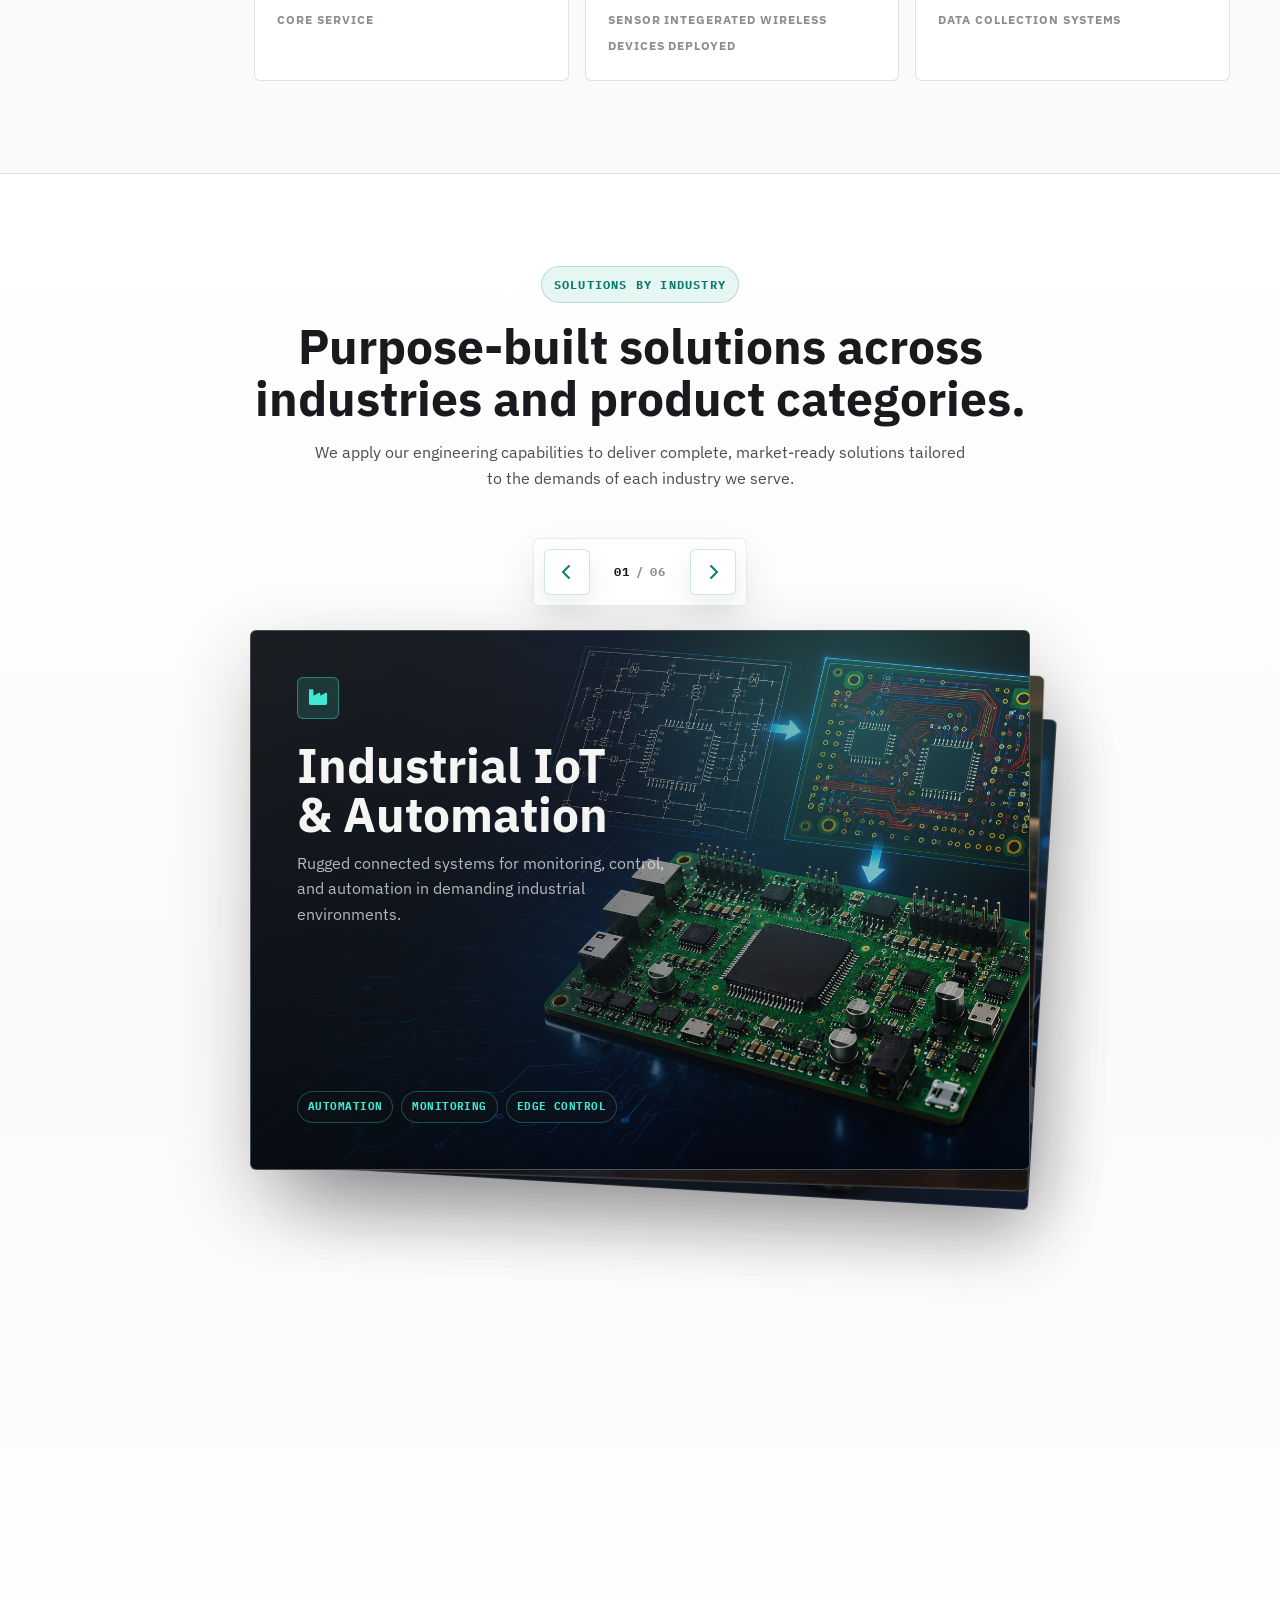
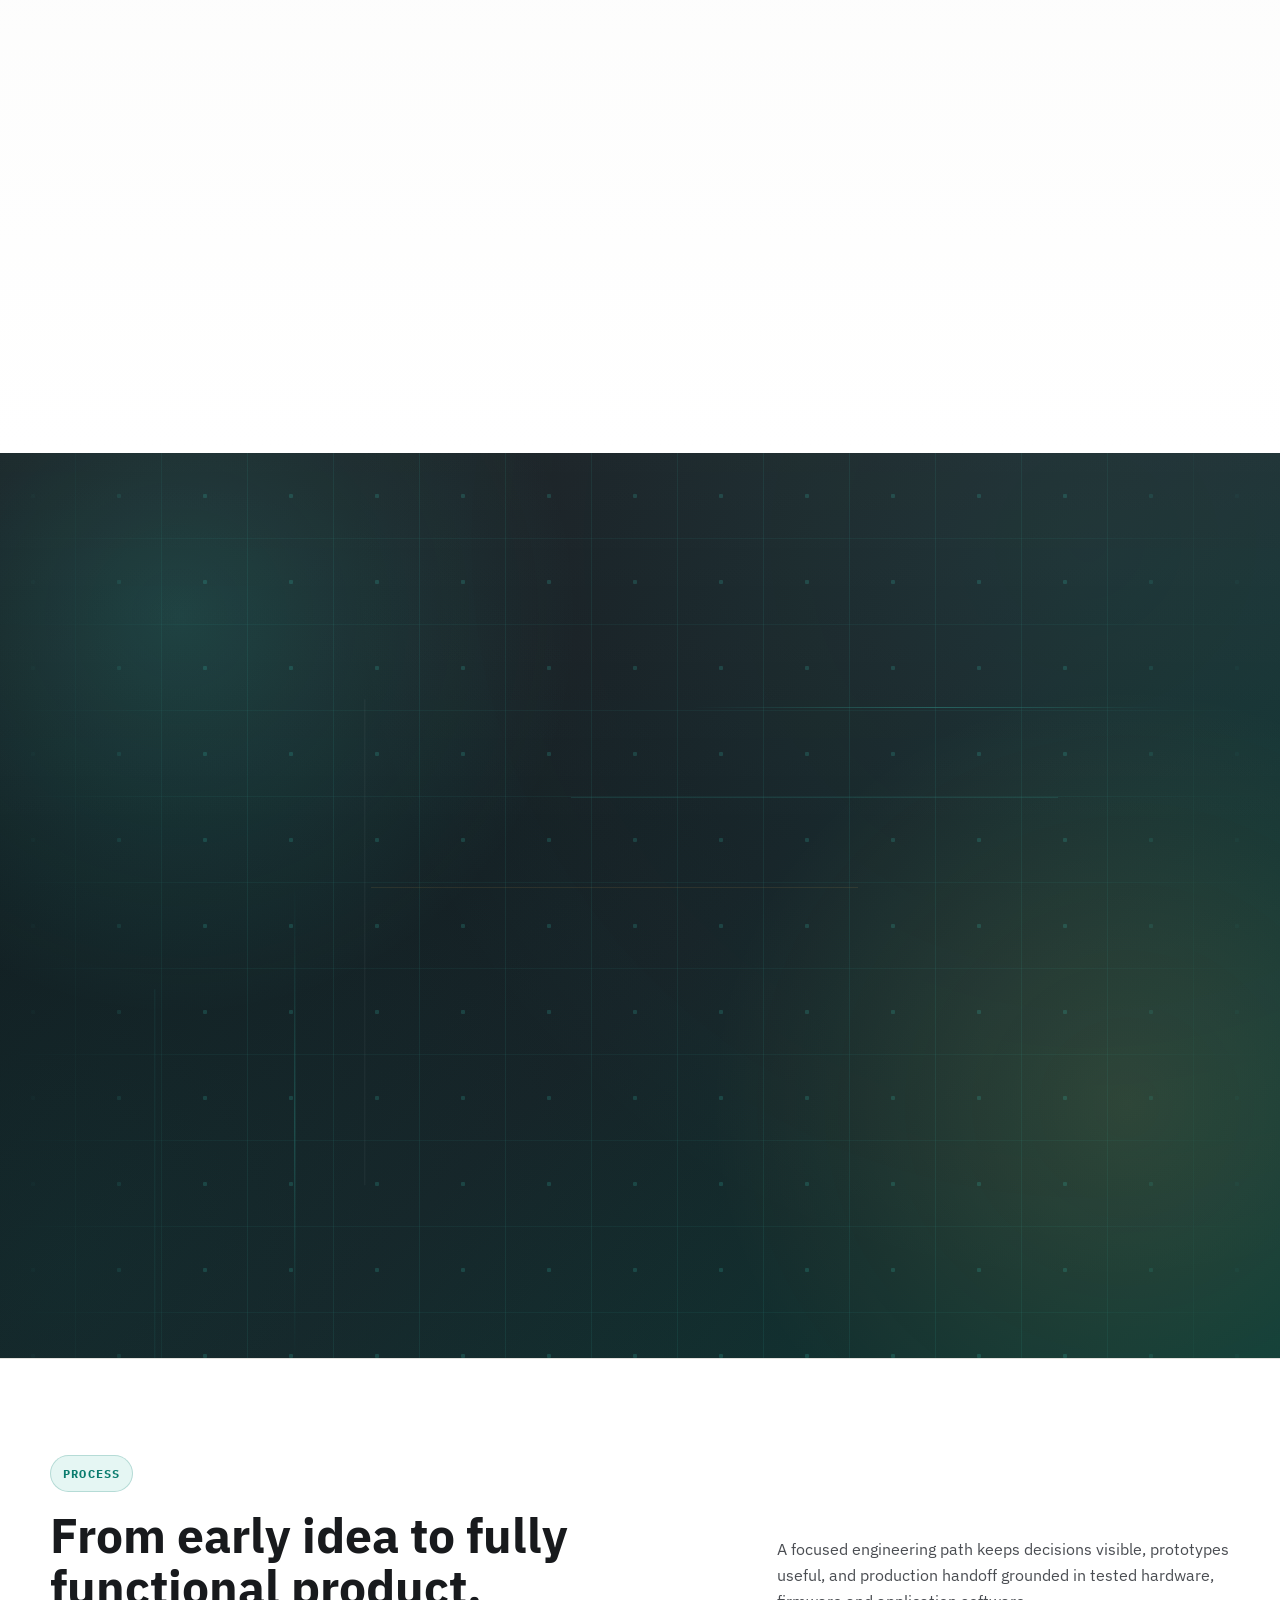
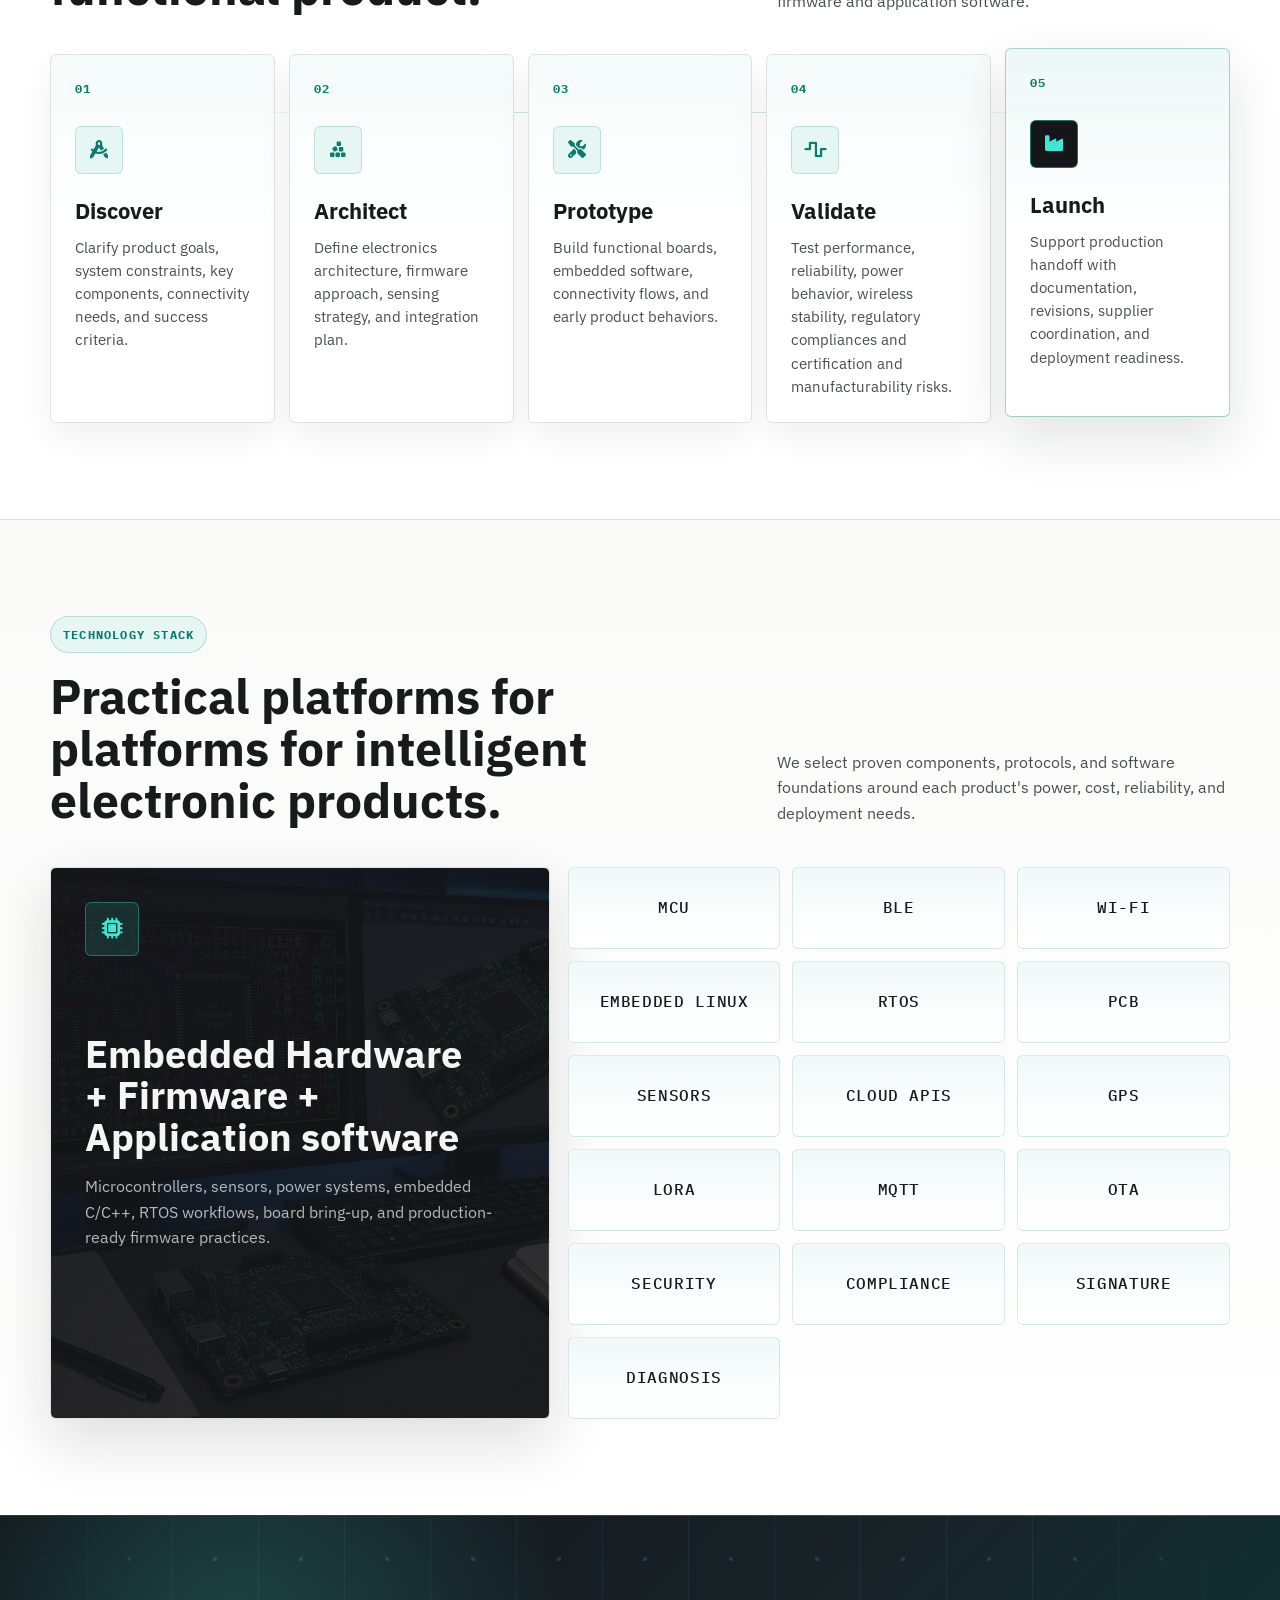
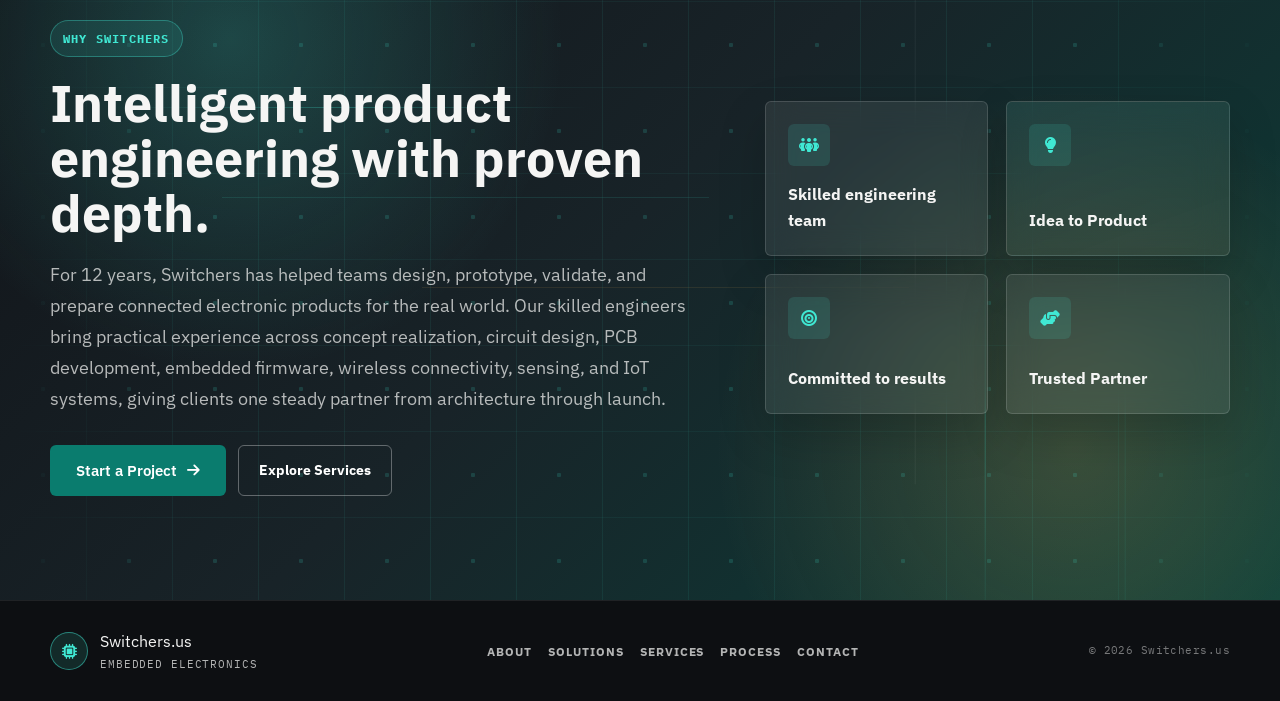
==== commit 8d5420a4: "updated files" ====
--- a/index.html
+++ b/index.html
@@ -529,7 +529,7 @@
         <a href="aboutus.html">About</a>
         <a href="solutions.html">Solutions</a>
         <a href="services.html">Services</a>
-        <a href="#technologies">Technology</a>
+       <a href="process.html">Process</a>
         <a href="contact.html">Contact</a>
       </nav>
       <div class="footer-note">&copy; 2026 Switchers.us</div>
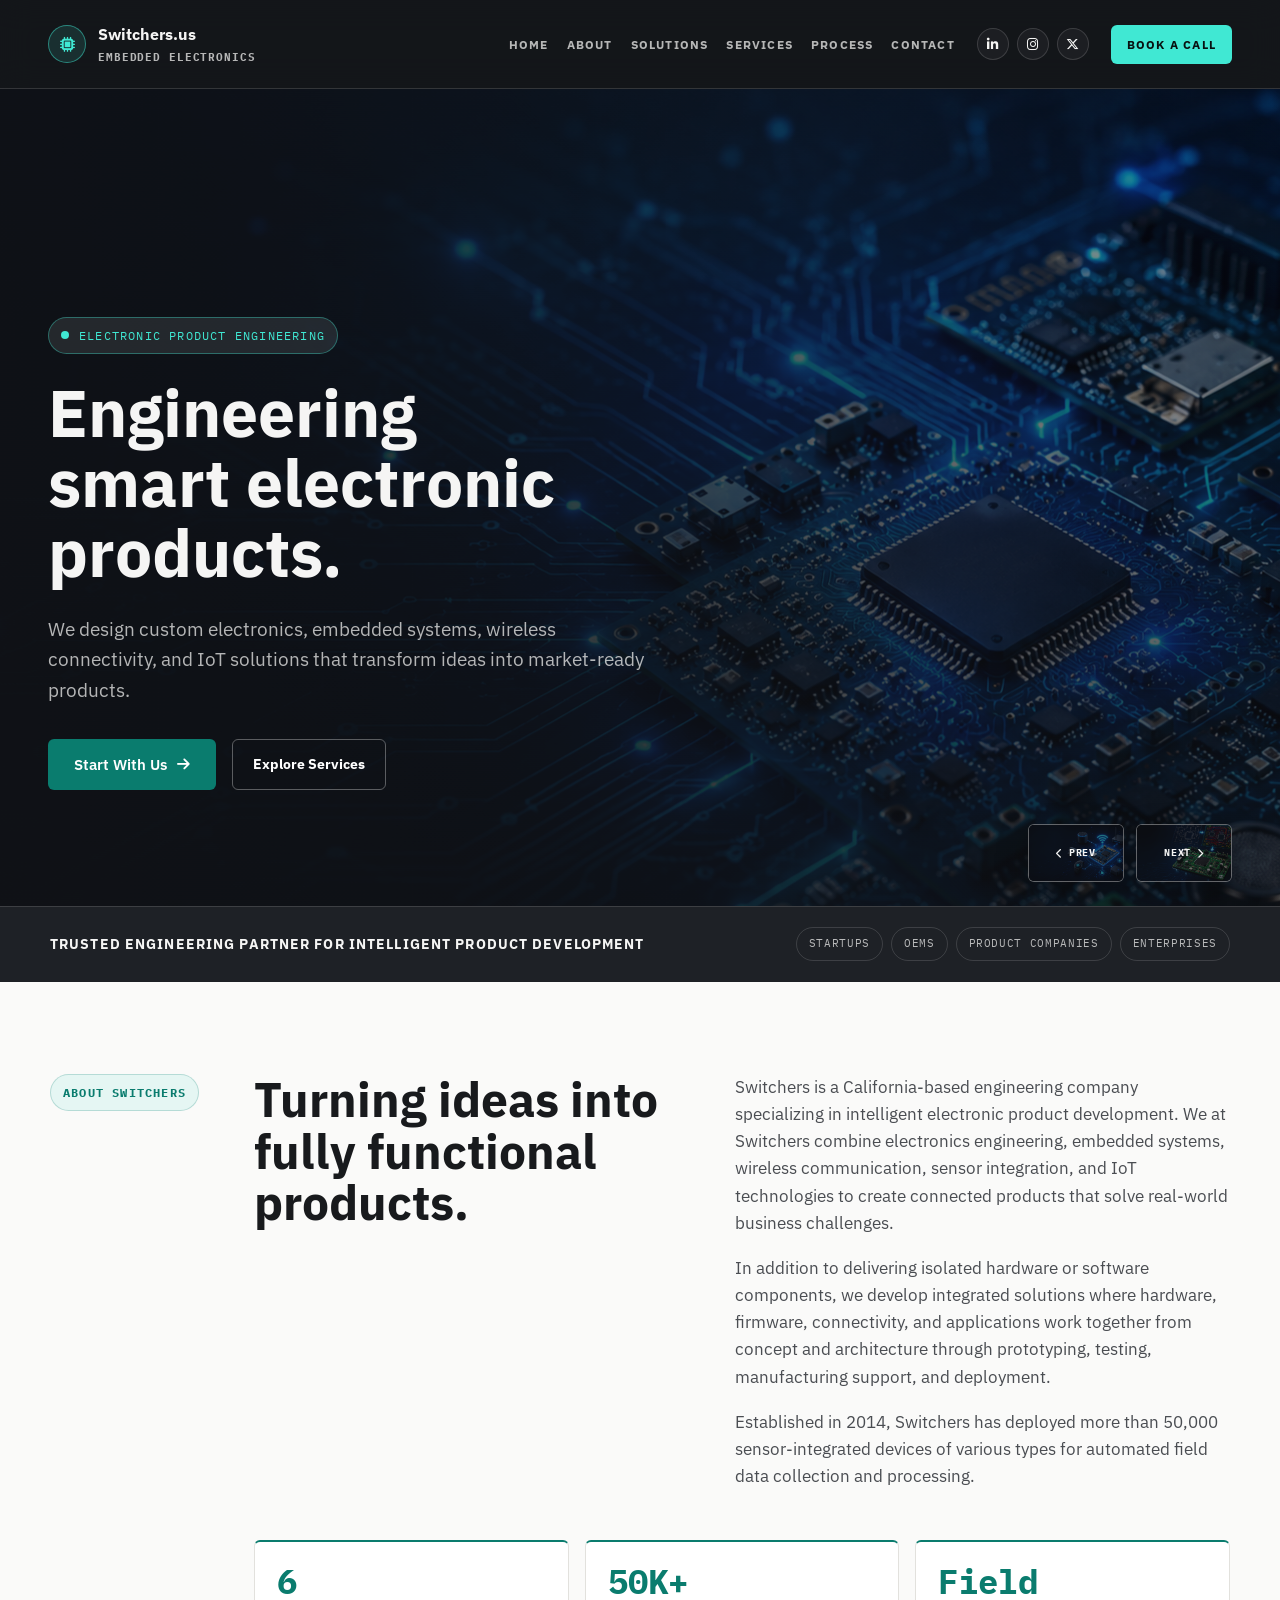
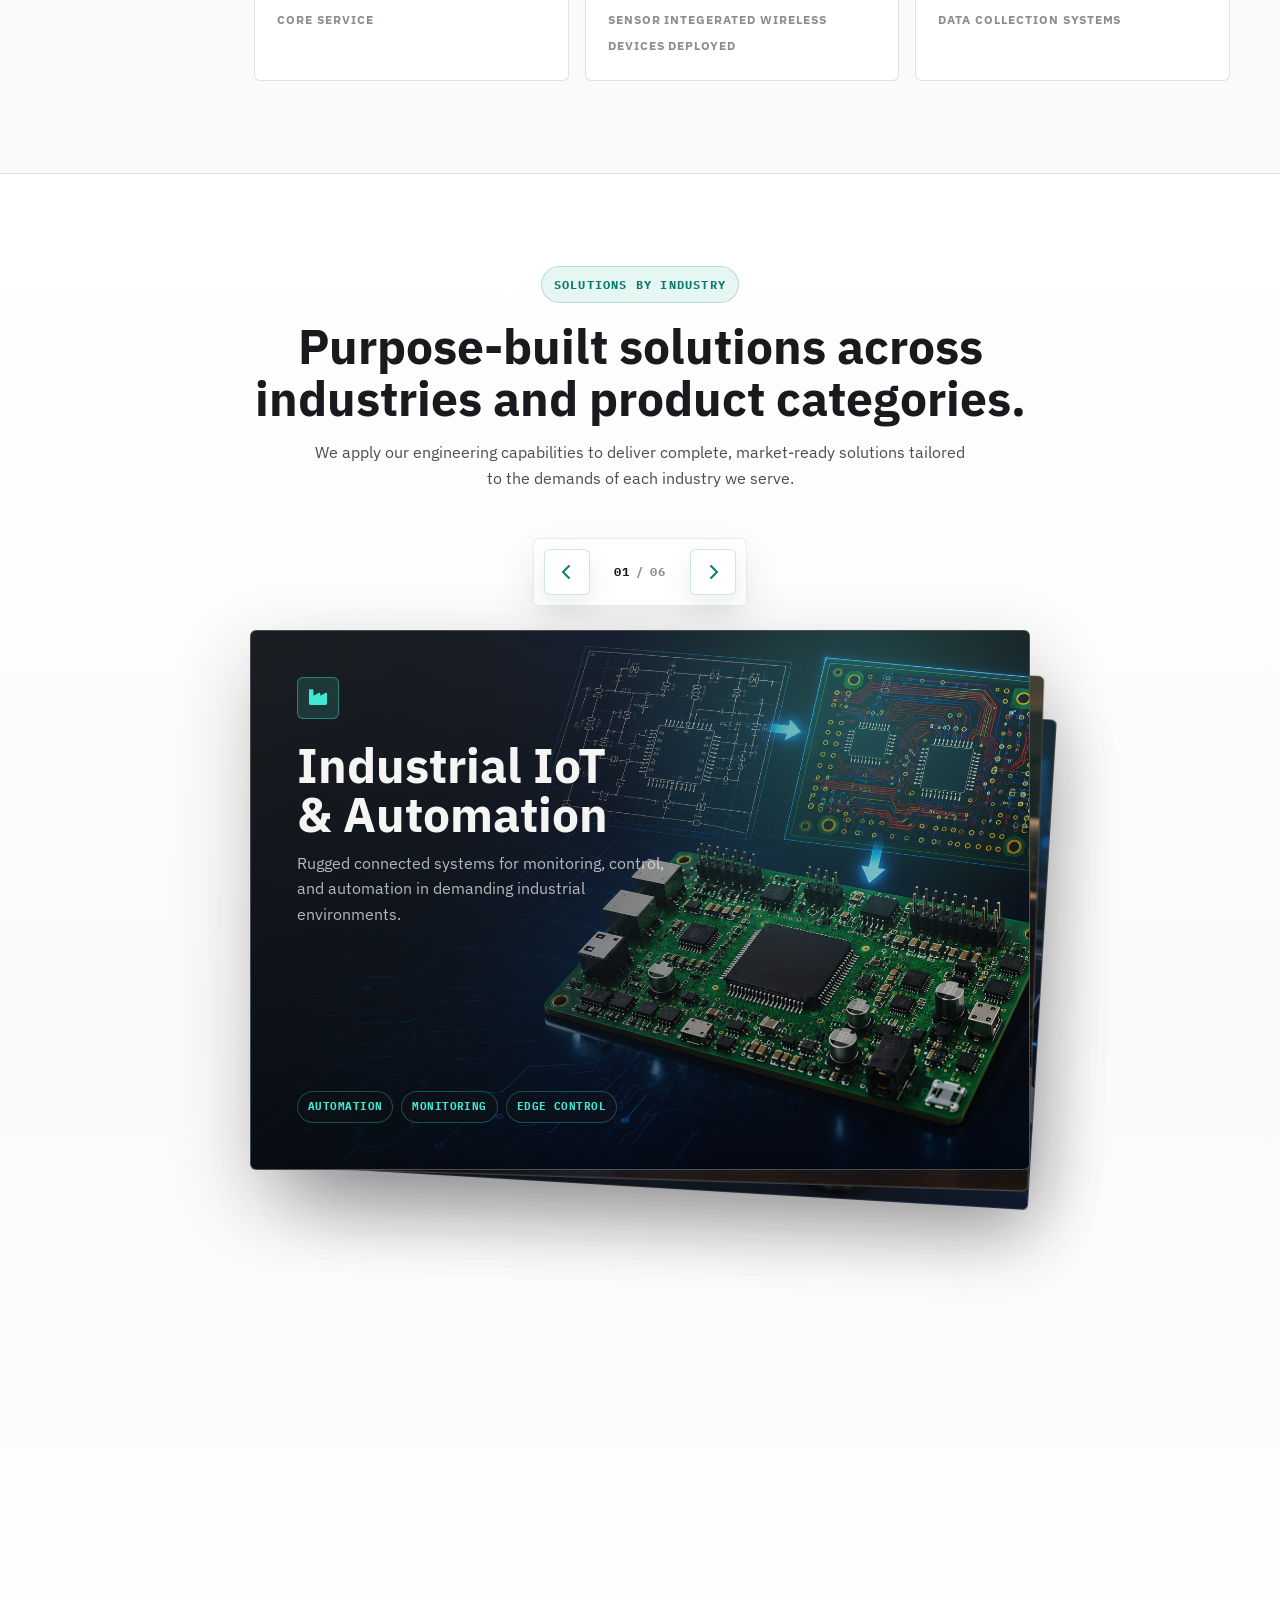
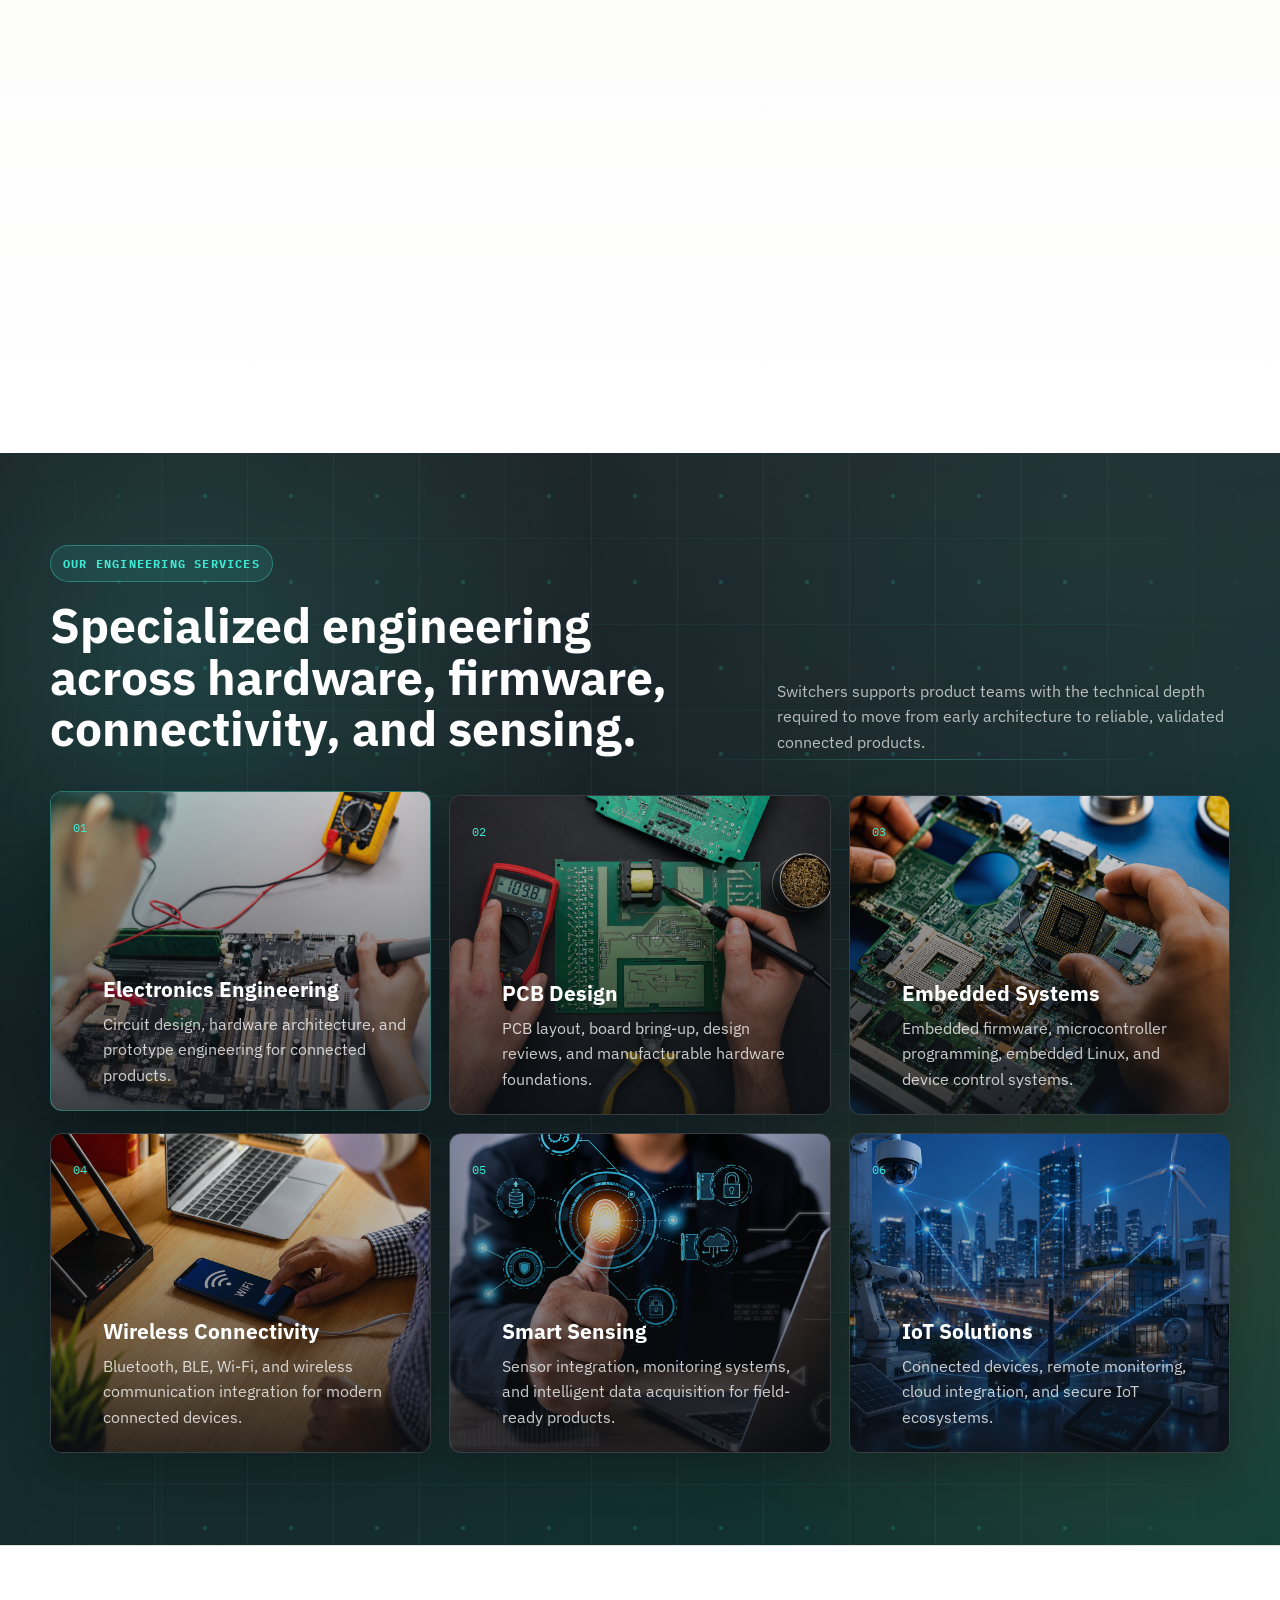
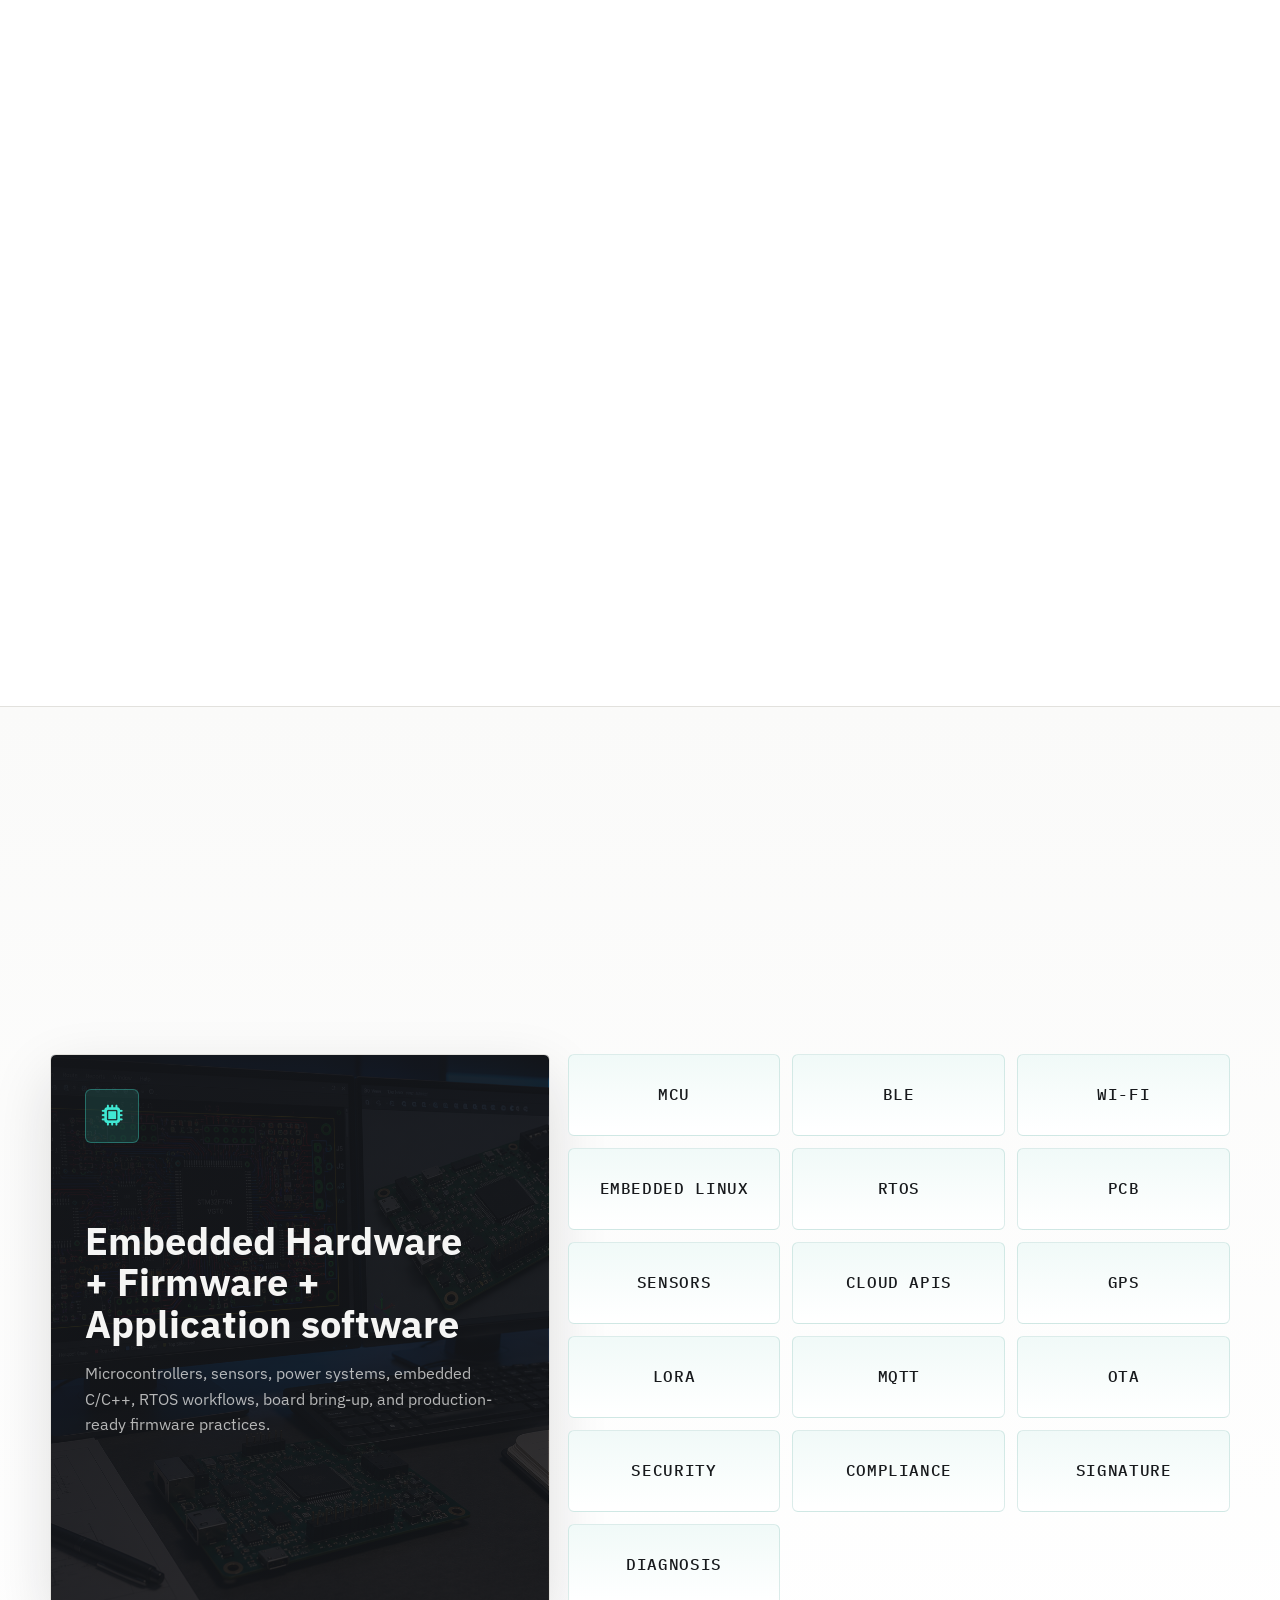
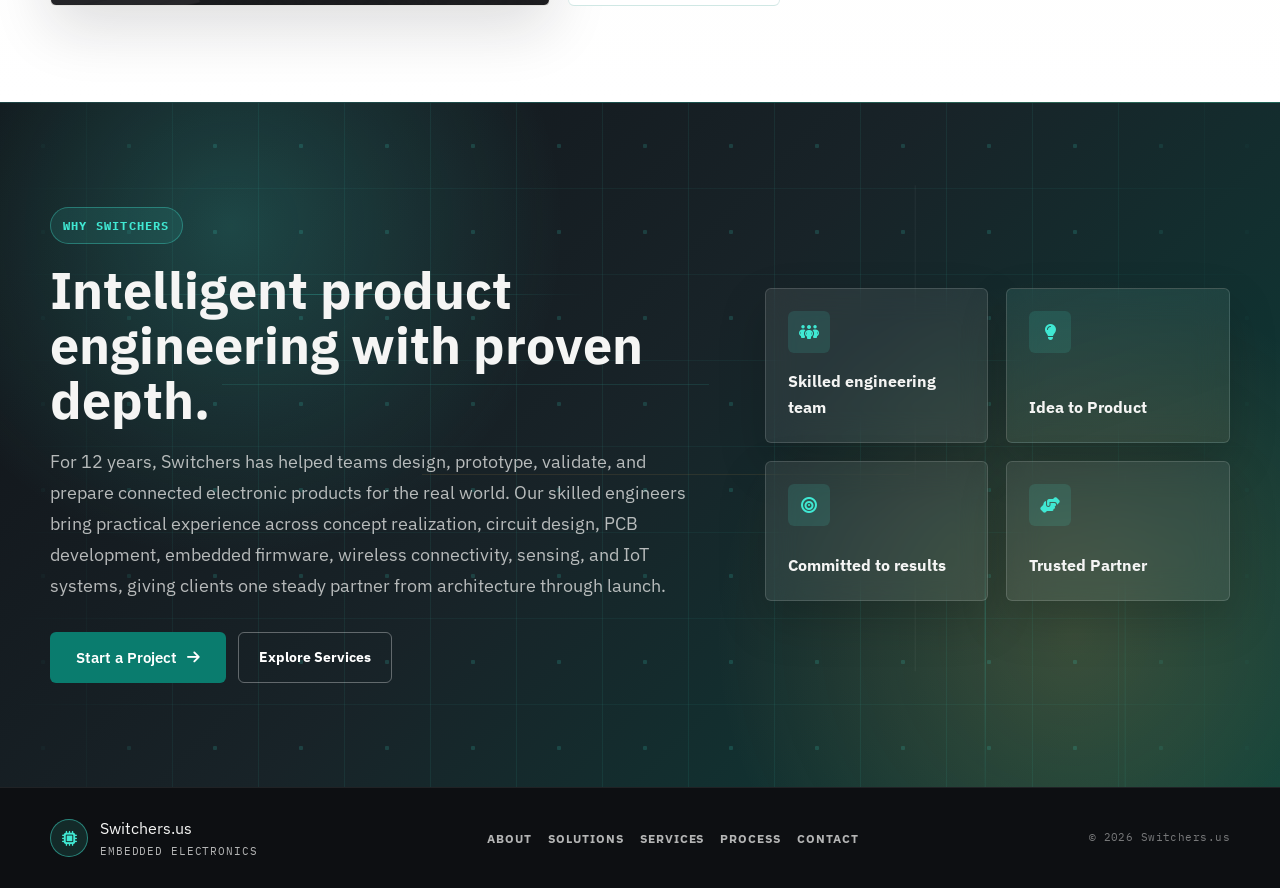
==== commit 3da37f72: "Files are updated" ====
--- a/index.html
+++ b/index.html
@@ -711,9 +711,7 @@
     const serviceTabs = [...document.querySelectorAll('.service-tab')];
     const servicePanels = [...document.querySelectorAll('.service-image')];
     const serviceTabList = document.querySelector('.service-tab-list');
-    const serviceDelay = 4800;
     let activeService = 0;
-    let serviceTimer;
 
     function showService(index) {
       if (!serviceTabs.length || !servicePanels.length) {
@@ -735,61 +733,11 @@
       });
     }
 
-    function queueNextService() {
-      clearInterval(serviceTimer);
-      serviceTimer = setInterval(() => showService(activeService + 1), serviceDelay);
-    }
-
     if (serviceTabs.length) {
-      const originalImageStage = document.querySelector('.service-image-stage');
-
-      function isMobileView() {
-        return window.matchMedia('(max-width:760px)').matches;
-      }
-
-      function moveAllPanelsBack() {
-        servicePanels.forEach((p) => {
-          if (originalImageStage && originalImageStage !== p.parentElement) {
-            originalImageStage.appendChild(p);
-            p.classList.remove('open');
-            p.classList.remove('active');
-            p.setAttribute('aria-hidden', 'true');
-          }
-        });
-      }
-
       serviceTabs.forEach((tab) => {
         tab.addEventListener('click', () => {
           const idx = Number(tab.dataset.serviceIndex);
-
-          if (isMobileView()) {
-            // Accordion behavior: move the panel into flow after the tab
-            const panel = servicePanels[idx];
-            const isOpen = panel.classList.contains('open');
-
-            // Close all others
-            serviceTabs.forEach((t, i) => t.classList.remove('expanded'));
-            moveAllPanelsBack();
-
-            if (!isOpen) {
-              tab.classList.add('expanded');
-              // insert panel after the tab button
-              tab.parentNode.insertBefore(panel, tab.nextSibling);
-              panel.classList.add('open');
-              panel.classList.add('active');
-              panel.setAttribute('aria-hidden', 'false');
-            } else {
-              tab.classList.remove('expanded');
-              panel.classList.remove('open');
-              panel.classList.remove('active');
-              panel.setAttribute('aria-hidden', 'true');
-              if (originalImageStage) originalImageStage.appendChild(panel);
-            }
-          } else {
-            // Desktop: regular tab switching
-            showService(idx);
-            queueNextService();
-          }
+          showService(idx);
         });
 
         tab.addEventListener('keydown', (event) => {
@@ -802,7 +750,6 @@
           const nextIndex = (activeService + direction + serviceTabs.length) % serviceTabs.length;
           showService(nextIndex);
           serviceTabs[nextIndex].focus();
-          queueNextService();
         });
       });
 
@@ -813,21 +760,7 @@
         serviceTabList.addEventListener('focusout', () => serviceTabList.classList.remove('is-paused'));
       }
 
-      // Keep panels in the correct container on resize
-      window.addEventListener('resize', () => {
-        if (!isMobileView()) {
-          // move all panels back to the image-stage and restore active state
-          moveAllPanelsBack();
-          showService(activeService);
-        } else {
-          // on mobile, collapse any active panel in the image-stage
-          servicePanels.forEach((p) => p.classList.remove('open'));
-        }
-      });
-
-      // initialize
       showService(0);
-      queueNextService();
     }
 
     const processSteps = [...document.querySelectorAll('.process-step')];
--- a/style.css
+++ b/style.css
@@ -1232,59 +1232,101 @@
 .services-section .section-title-row p { color: var(--on-dark-mute); }
 
 .services-tab-stage {
-  display: grid;
-  grid-template-columns: 0.92fr 1.08fr;
-  gap: 44px;
-  align-items: stretch;
+  display: block;
   margin-top: 12px;
 }
 
 .service-tab-list {
-  display: flex;
-  flex-direction: column;
-  gap: 2px;
+  display: grid;
+  grid-template-columns: repeat(3, minmax(0, 1fr));
+  gap: 18px;
 }
 
 .service-tab {
   position: relative;
   display: flex;
-  align-items: flex-start;
+  align-items: stretch;
   gap: 16px;
   text-align: left;
-  background: transparent;
-  border: none;
-  border-radius: var(--r-sm);
-  padding: 18px 18px 22px;
+  background: var(--surface-dark-elevated);
+  border: 1px solid rgba(255,255,255,0.12);
+  border-radius: 12px;
+  padding: 22px;
   cursor: pointer;
-  color: var(--on-dark-mute);
+  color: #fff;
   overflow: hidden;
-  transition: background 0.25s ease, color 0.25s ease;
-}
-
-.service-tab:hover { background: rgba(255,255,255,0.045); }
-
+  min-height: 320px;
+  box-shadow: 0 18px 44px rgba(0,0,0,0.24);
+  transition: transform 0.28s ease, border-color 0.28s ease, box-shadow 0.28s ease;
+}
+
+.service-tab::before {
+  content: '';
+  position: absolute;
+  inset: 0;
+  background:
+    linear-gradient(180deg, rgba(13,17,22,0.08), rgba(13,17,22,0.82)),
+    var(--service-card-image);
+  background-size: cover;
+  background-position: center;
+  transform: scale(1.02);
+  transition: transform 0.65s cubic-bezier(.2,.72,.18,1), opacity 0.35s ease;
+  z-index: 0;
+}
+
+.service-tab::after {
+  content: '';
+  position: absolute;
+  inset: 0;
+  background: linear-gradient(135deg, rgba(64,232,211,0.22), transparent 42%);
+  opacity: 0;
+  transition: opacity 0.28s ease;
+  z-index: 1;
+}
+
+.service-tab:hover,
 .service-tab.active {
-  background:
-    linear-gradient(90deg, rgba(64,232,211,0.1), rgba(64,232,211,0.02));
+  transform: translateY(-4px);
+  border-color: rgba(64,232,211,0.42);
+  box-shadow: 0 26px 60px rgba(0,0,0,0.32);
+}
+
+.service-tab:hover::before,
+.service-tab.active::before {
+  transform: scale(1.1);
+}
+
+.service-tab:hover::after,
+.service-tab.active::after {
+  opacity: 1;
+}
+
+.service-tab.active {
   color: #fff;
-  min-height: 92px;
-  align-items: center;
 }
 
 .service-tab-index {
+  position: relative;
+  z-index: 2;
   flex: 0 0 auto;
   font-family: 'IBM Plex Mono', monospace;
   font-size: 12px;
-  color: var(--mute);
-  padding-top: 3px;
+  color: var(--primary);
+  padding-top: 4px;
   transition: color 0.25s ease;
 }
 
 .service-tab.active .service-tab-index { color: var(--primary); }
 
-.service-tab { /* default: no forced min-height so tabs size to content */ }
-
-.service-tab-body { display: flex; flex-direction: column; min-width: 0; }
+.service-tab-body {
+  position: relative;
+  z-index: 2;
+  display: flex;
+  flex-direction: column;
+  justify-content: flex-end;
+  min-width: 0;
+  min-height: 100%;
+}
 
 .service-tab-title {
   font-size: 21px;
@@ -1296,32 +1338,24 @@
 .service-tab-desc {
   font-size: 16px;
   line-height: 1.6;
-  color: var(--on-dark-mute);
-  opacity: 0;
-  transform: translateY(-6px);
-  overflow: hidden;
-  max-height: 0;
-  margin-top: 0;
-  transition: max-height 0.36s ease, opacity 0.32s ease, transform 0.32s ease;
+  color: rgba(255,255,255,0.78);
+  opacity: 1;
+  transform: none;
+  overflow: visible;
+  max-height: none;
+  margin-top: 8px;
+  transition: color 0.25s ease;
 }
 
 .service-tab.active .service-tab-desc {
   opacity: 1;
-  transform: translateY(0);
-  max-height: 240px;
-  margin-top: 6px;
+  transform: none;
+  max-height: none;
+  margin-top: 8px;
 }
 
 .service-tab-progress {
-  position: absolute;
-  left: 12px;
-  right: 12px;
-  top: 8px;
-  bottom: auto;
-  height: 3px;
-  border-radius: 3px 3px 0 0;
-  background: rgba(245,245,244,0.06);
-  overflow: hidden;
+  display: none;
 }
 
 .service-tab-progress-fill {
@@ -1348,14 +1382,15 @@
 }
 
 .service-image-stage {
-  position: relative;
-  border-radius: 14px;
-  overflow: hidden;
-  min-height: auto;
-  border: 1px solid var(--line-dark);
-  box-shadow: 0 24px 56px rgba(0,0,0,0.32);
-  background: var(--surface-dark-elevated);
-}
+  display: none;
+}
+
+.service-tab:nth-child(1) { --service-card-image: url('img/cirucite-design.png'); }
+.service-tab:nth-child(2) { --service-card-image: url('img/pcb-design-layout.png'); }
+.service-tab:nth-child(3) { --service-card-image: url('img/embedded-stystem.png'); }
+.service-tab:nth-child(4) { --service-card-image: url('img/wireless-design.png'); }
+.service-tab:nth-child(5) { --service-card-image: url('img/sensor-integratopm.png'); }
+.service-tab:nth-child(6) { --service-card-image: url('img/iot-solution.png'); }
 
 .service-image {
   position: absolute;
@@ -1373,7 +1408,6 @@
   opacity: 1;
   transform: scale(1);
   z-index: 2;
-  min-height: 440px;
 }
 
 .service-image::before {
@@ -1456,57 +1490,29 @@
 }
 
 @media (max-width: 1120px) {
-  .services-tab-stage {
-    grid-template-columns: 1fr;
-  }
-  .service-image-stage {
-    min-height: 320px;
-    order: -1;
+  .service-tab-list {
+    grid-template-columns: repeat(2, minmax(0, 1fr));
   }
 }
 
 /* desktop uses the default two-column tab + image stage layout */
 
 @media (max-width: 760px) {
-  /* Mobile: hide the main image-stage (we'll move panels inline) */
-  .service-image-stage {
-    display: none;
-  }
+  .service-tab-list { grid-template-columns: 1fr; }
 
   .service-tab {
     width: 100%;
-  }
-
-  .service-image {
-    position: relative;
-    inset: auto;
-    display: block;
-    opacity: 0;
-    max-height: 0;
-    overflow: hidden;
-    transform: none;
-    transition: max-height 0.42s ease, opacity 0.32s ease;
-    margin: 12px 0 18px;
-    border-radius: 10px;
-    border: 1px solid rgba(255,255,255,0.06);
-    background: var(--surface-dark-elevated);
-    box-shadow: 0 12px 28px rgba(0,0,0,0.28);
-  }
-
-  .service-image.open {
-    opacity: 1;
-    max-height: 420px;
-  }
-
-  .service-image::before {
-    transition: opacity 0.5s ease;
-  }
+    min-height: 260px;
+    padding: 18px;
+  }
+
+  .service-tab-title { font-size: 18px; }
+
+  .service-tab-desc { font-size: 14.5px; }
 }
 
 @media (max-width: 760px) {
   .services-section { padding: 64px 0; }
-  .service-tab-title { font-size: 15.5px; }
-  .service-image-stage { min-height: 240px; }
   .service-image i { font-size: 44px; }
 }
 
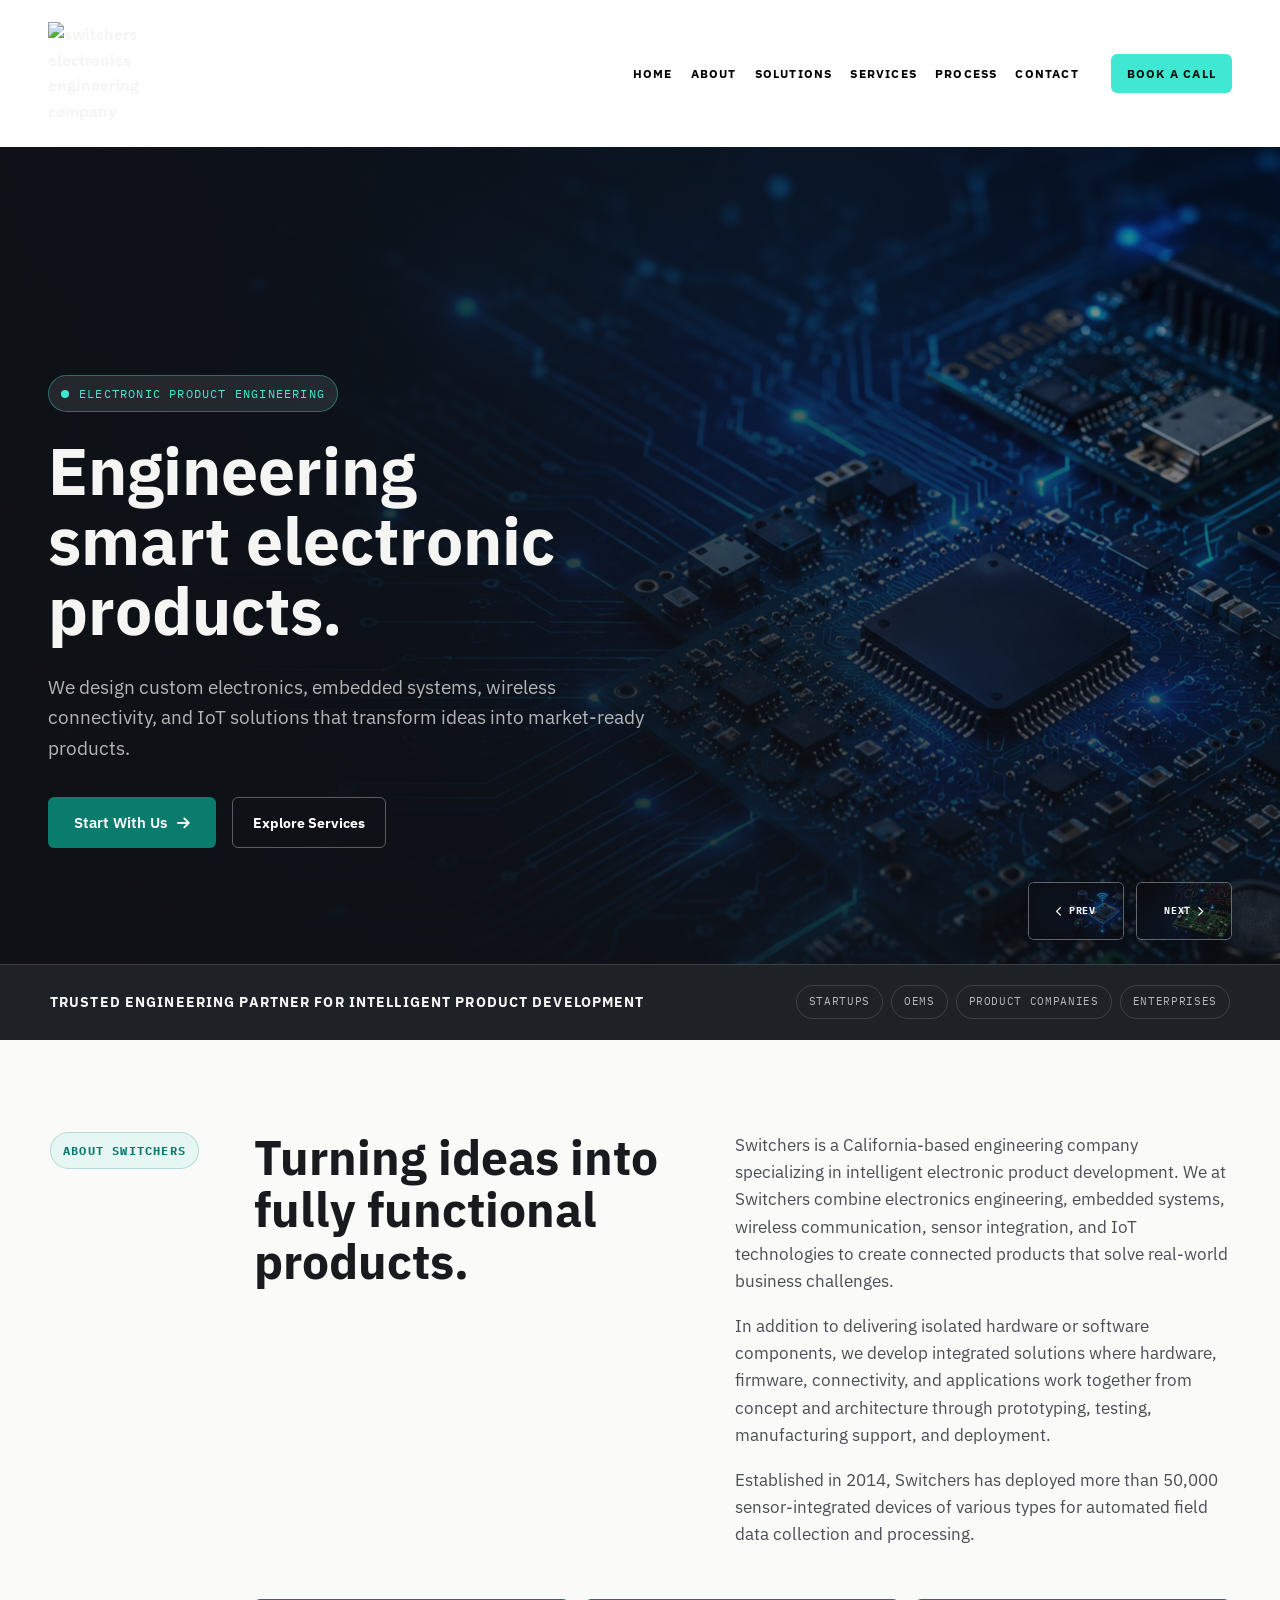
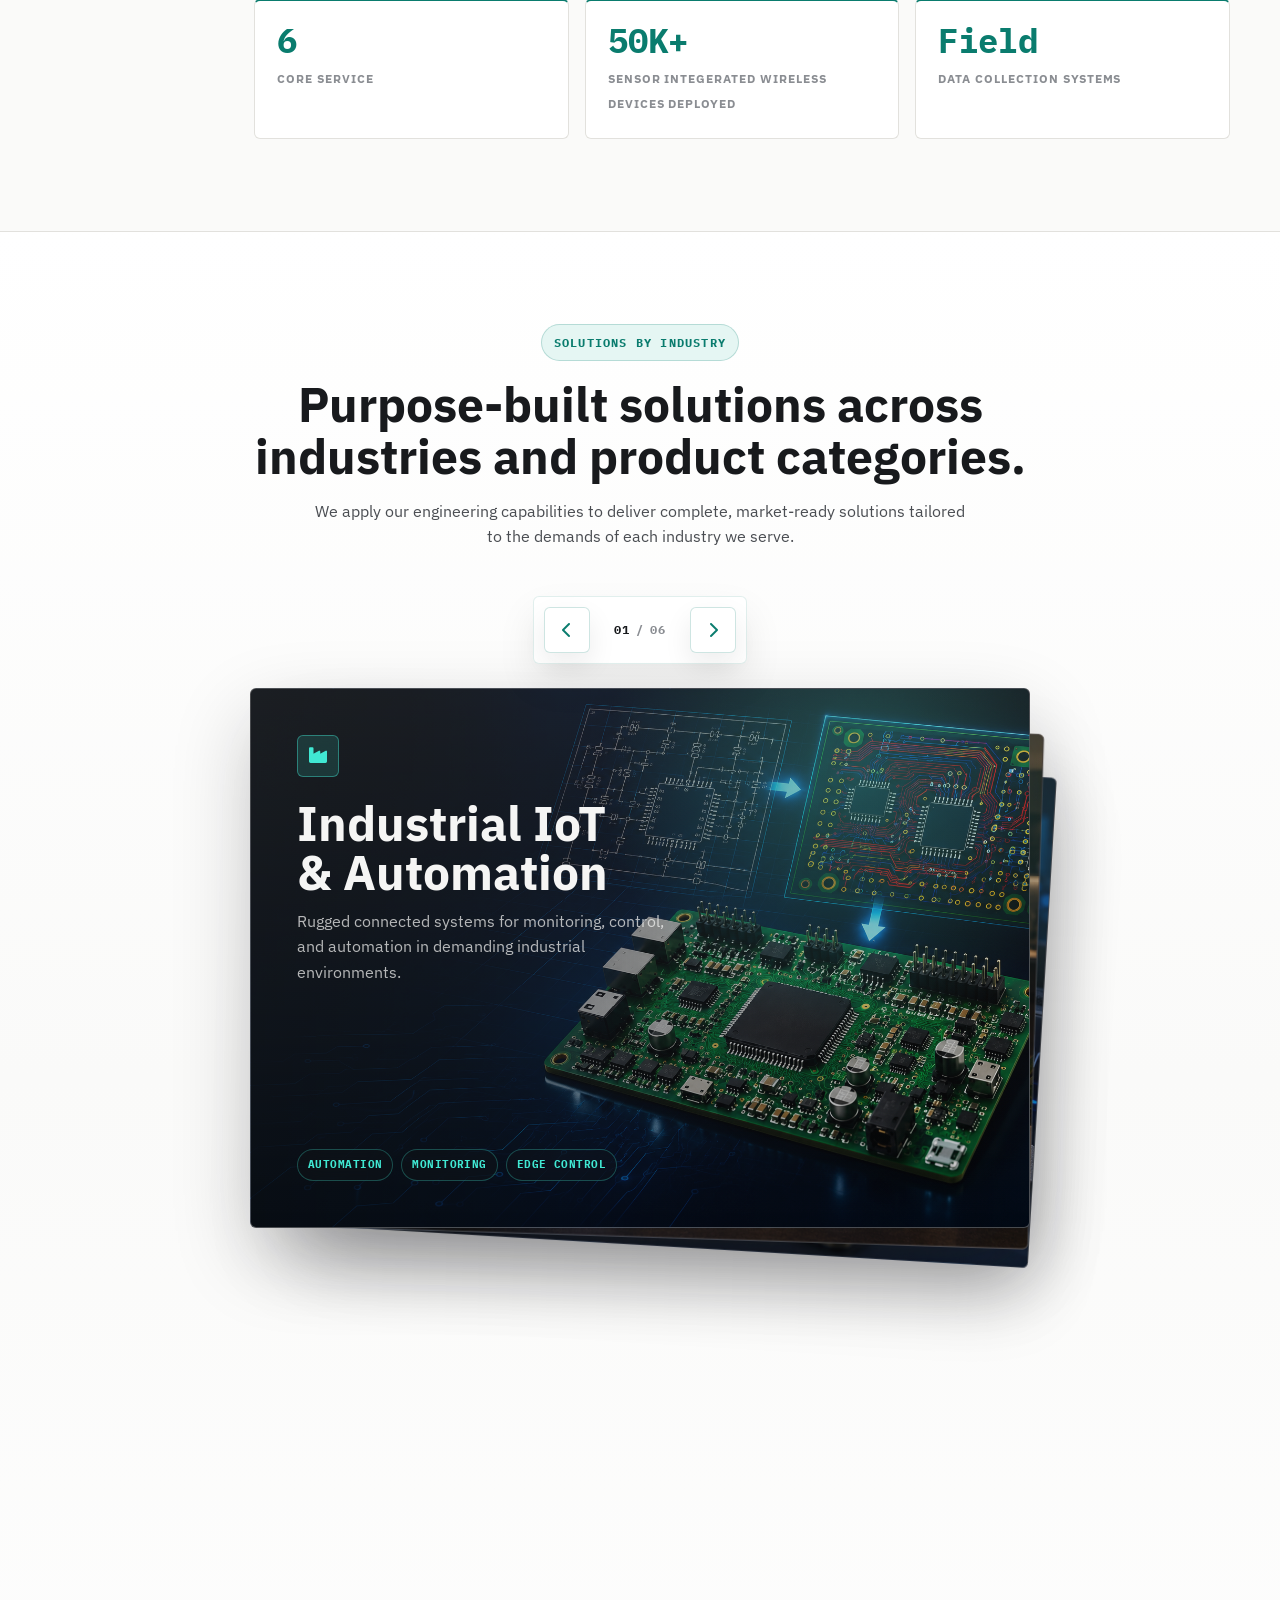
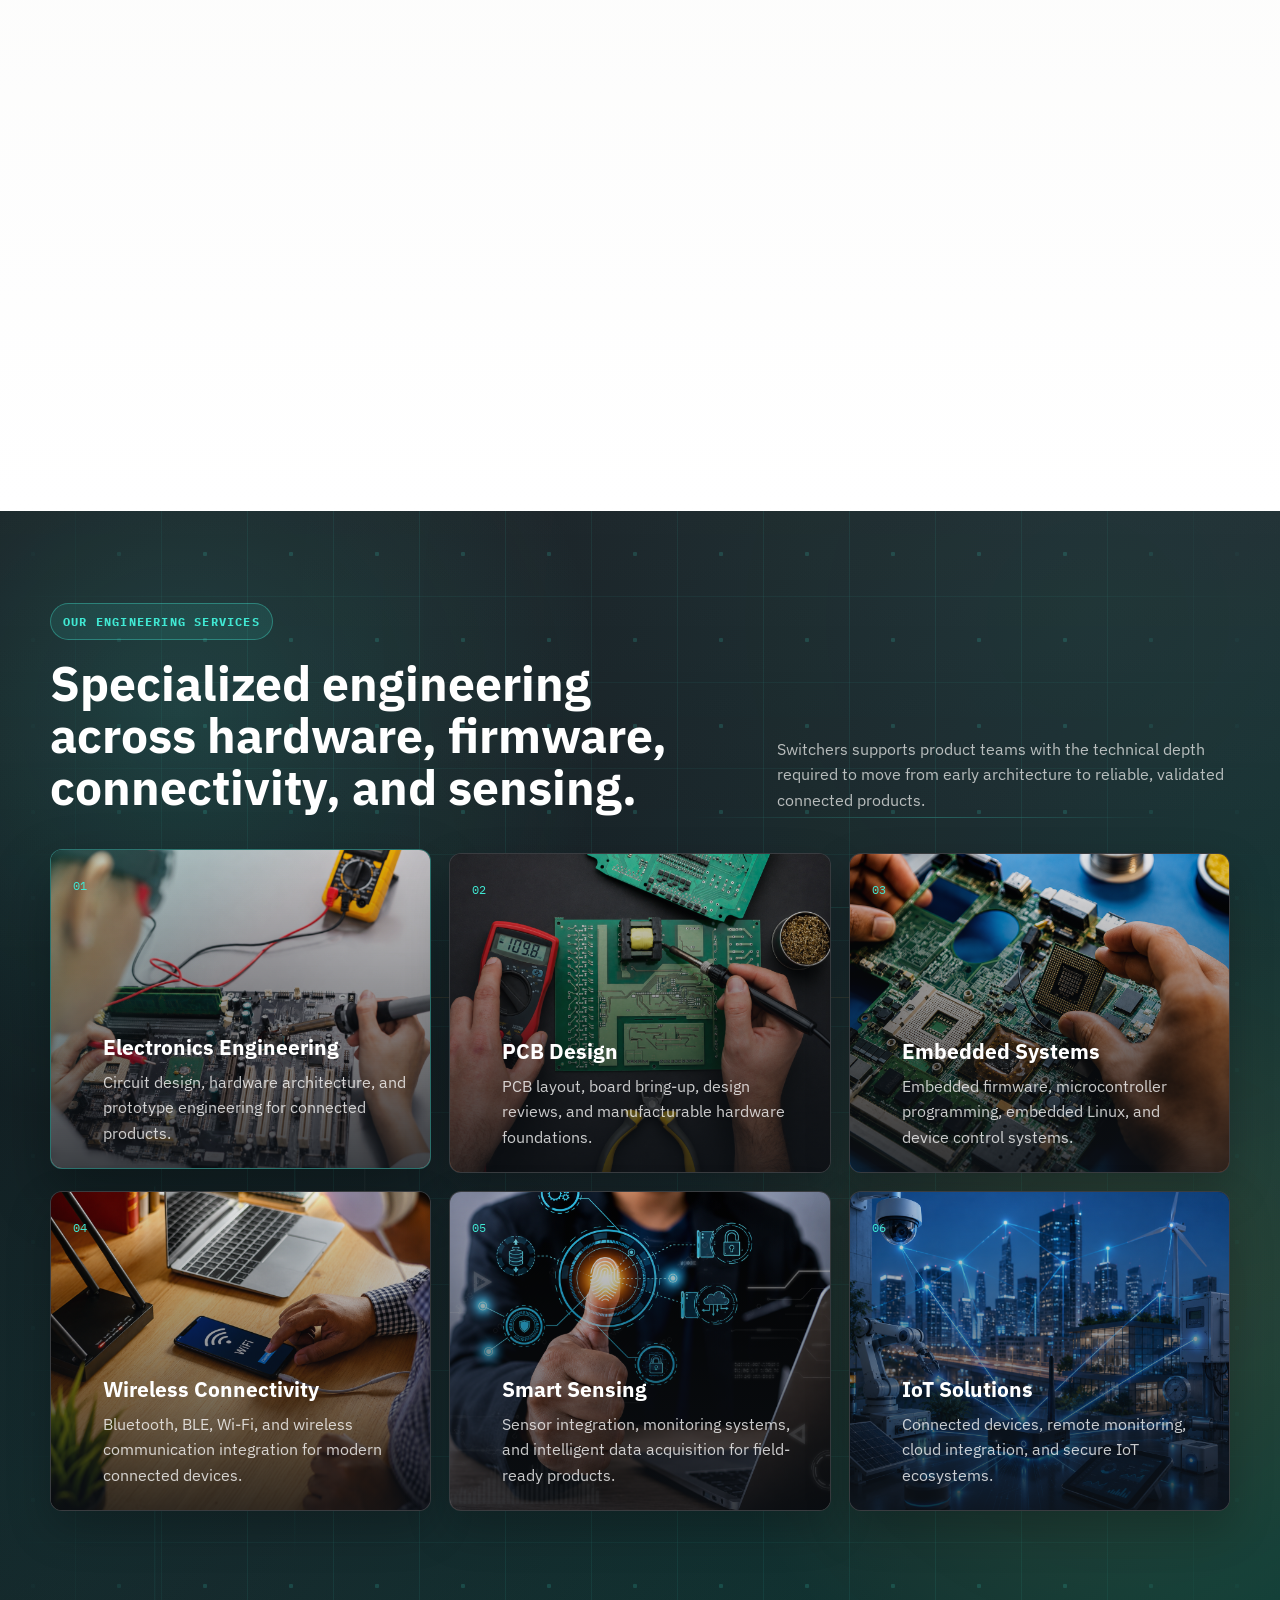
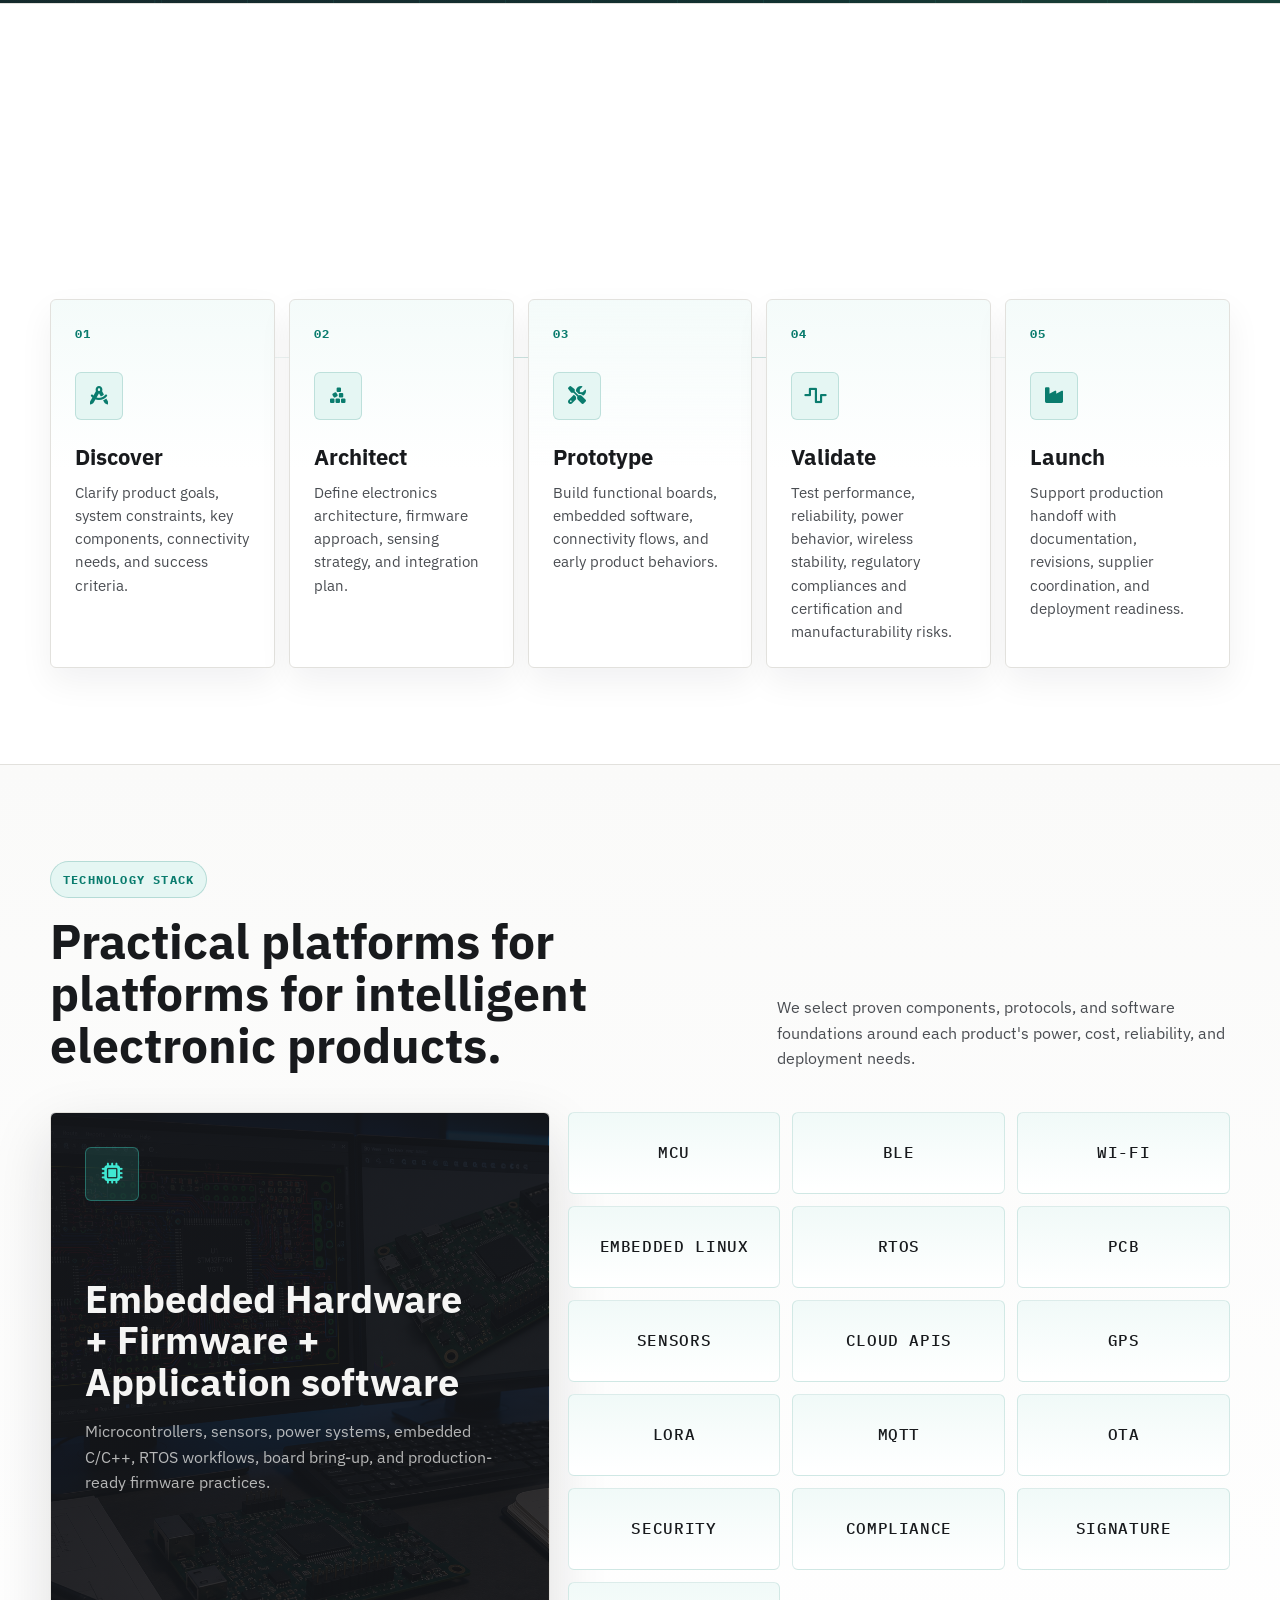
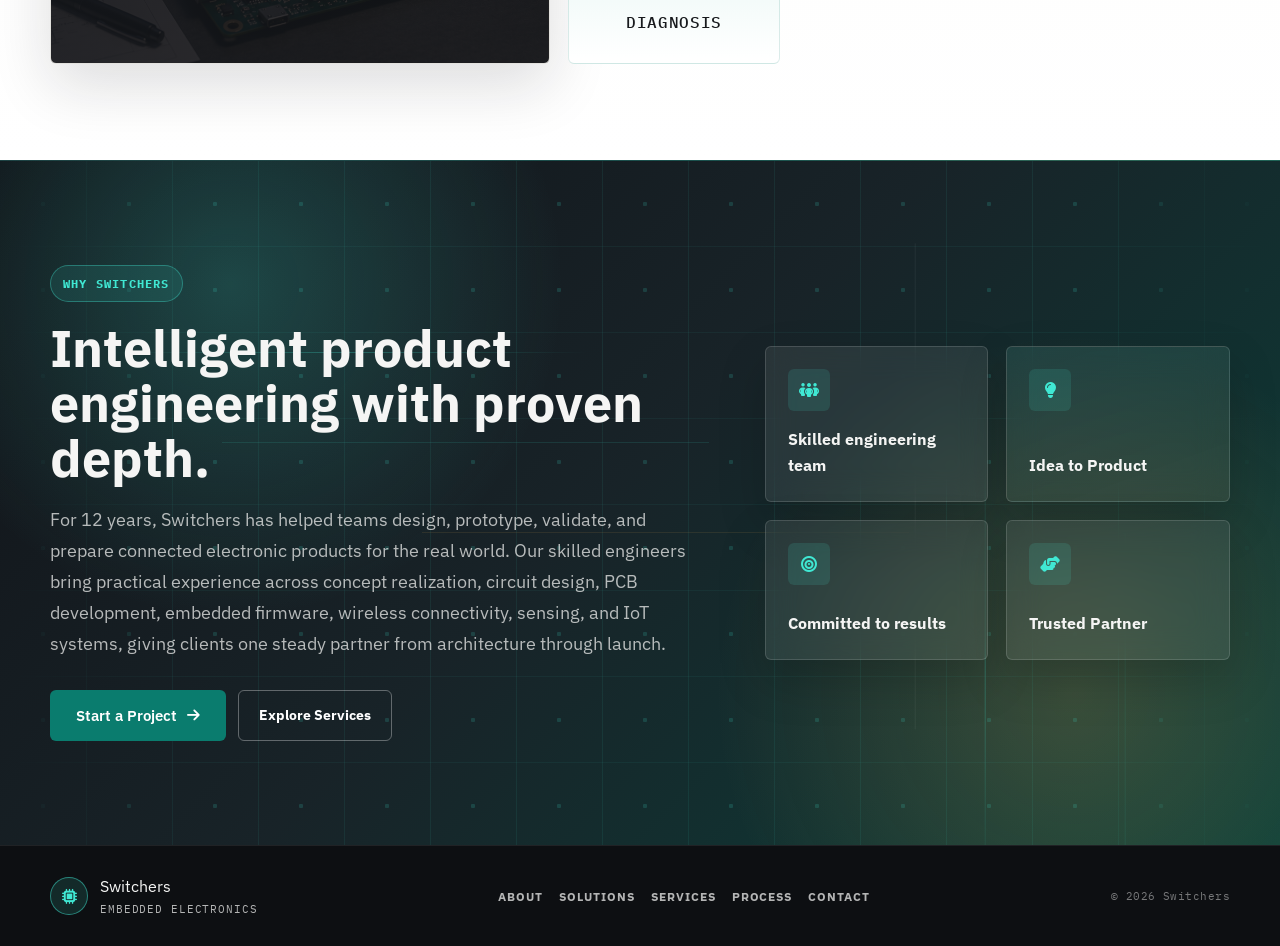
==== commit f475bae4: "Final Demo of Files" ====
--- a/index.html
+++ b/index.html
@@ -3,7 +3,7 @@
 <head>
   <meta charset="UTF-8" />
   <meta name="viewport" content="width=device-width, initial-scale=1.0" />
-  <title>Switchers.us | Embedded Electronics Engineering</title>
+  <title>Switchers | Embedded Electronics Engineering</title>
   <link rel="preconnect" href="https://fonts.googleapis.com" />
   <link rel="preconnect" href="https://fonts.gstatic.com" crossorigin />
   <link href="https://fonts.googleapis.com/css2?family=IBM+Plex+Sans:wght@400;500;600;700&family=IBM+Plex+Mono:wght@400;500;600;700&display=swap" rel="stylesheet" />
@@ -14,11 +14,7 @@
   <section class="hero-shell" aria-label="Switchers hero slider">
     <div class="topbar">
       <div class="brand">
-        <div class="brand-mark"><i class="fa-solid fa-microchip"></i></div>
-        <div class="brand-text">
-          Switchers.us
-          <small>Embedded Electronics</small>
-        </div>
+        <img src="img/logo-switchers.png" width="130" alt="switchers electronics engineering company" />
       </div>
 
       <div class="topbar-actions">
@@ -521,7 +517,7 @@
       <div class="footer-brand">
         <div class="brand-mark"><i class="fa-solid fa-microchip"></i></div>
         <div class="brand-text">
-          Switchers.us
+          Switchers
           <small>Embedded Electronics</small>
         </div>
       </div>
@@ -532,7 +528,7 @@
        <a href="process.html">Process</a>
         <a href="contact.html">Contact</a>
       </nav>
-      <div class="footer-note">&copy; 2026 Switchers.us</div>
+      <div class="footer-note">&copy; 2026 Switchers</div>
     </div>
   </footer>
 
--- a/style.css
+++ b/style.css
@@ -66,7 +66,7 @@
   gap: 20px;
   padding: 22px clamp(20px, 4vw, 48px);
   border-bottom: 1px solid var(--line-dark);
-  background: rgba(20, 22, 26, 0.82);
+  background: rgba(255,255,255,1);
   backdrop-filter: blur(16px);
 }
 
@@ -112,23 +112,28 @@
   display: flex;
   align-items: center;
   gap: 18px;
-  color: var(--on-dark-mute);
+  color:#000;
   font-size: 12px;
   text-transform: uppercase;
   letter-spacing: 0.1em;
   font-weight: 700;
-}
-
+  margin-right: 18px;
+}
+@media all and (max-width: 760px) {
+  .nav-links {
+    margin-right: 0;
+  }
+}
 .nav-links a {
   transition: color 0.2s ease;
 }
 
 .nav-links a:hover {
-  color: var(--on-dark);
+  color: #222;
 }
 
 .social-links {
-  display: flex;
+  display: none;
   align-items: center;
   gap: 8px;
   margin: 0 8px;
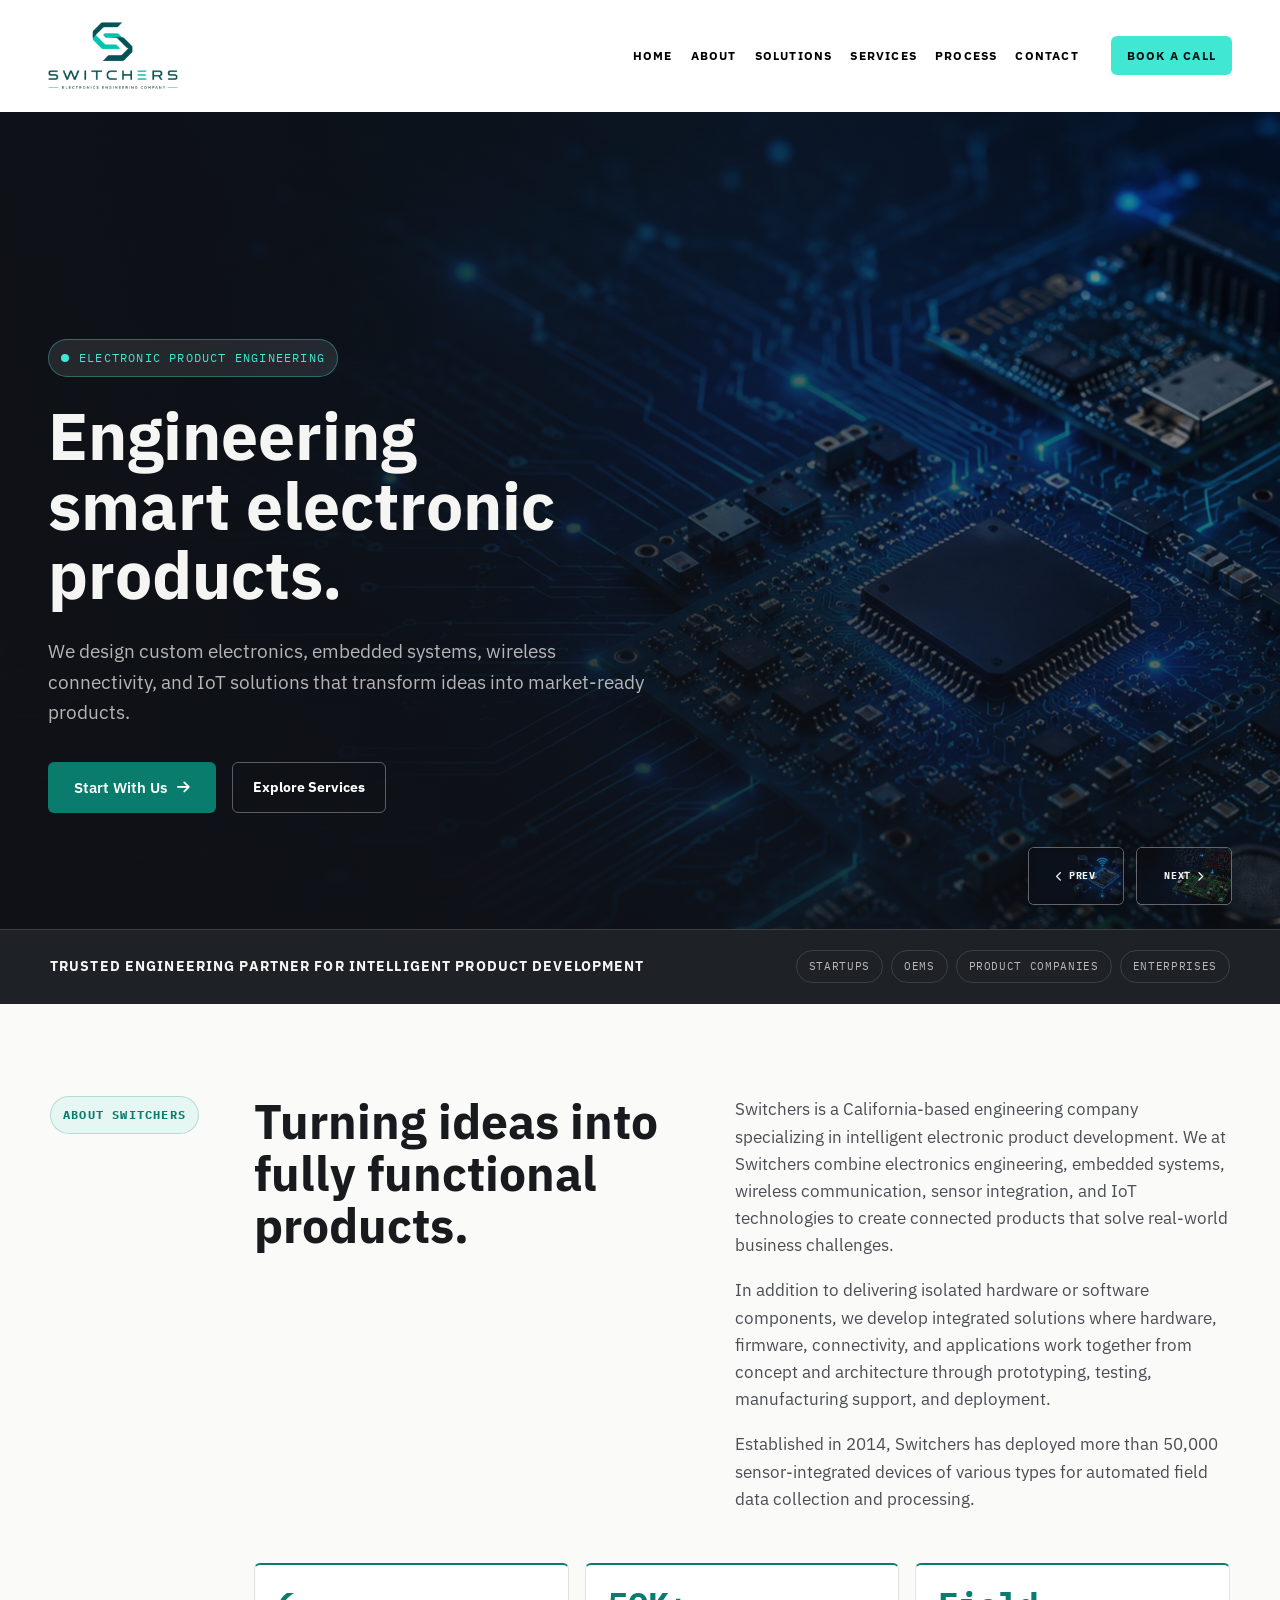
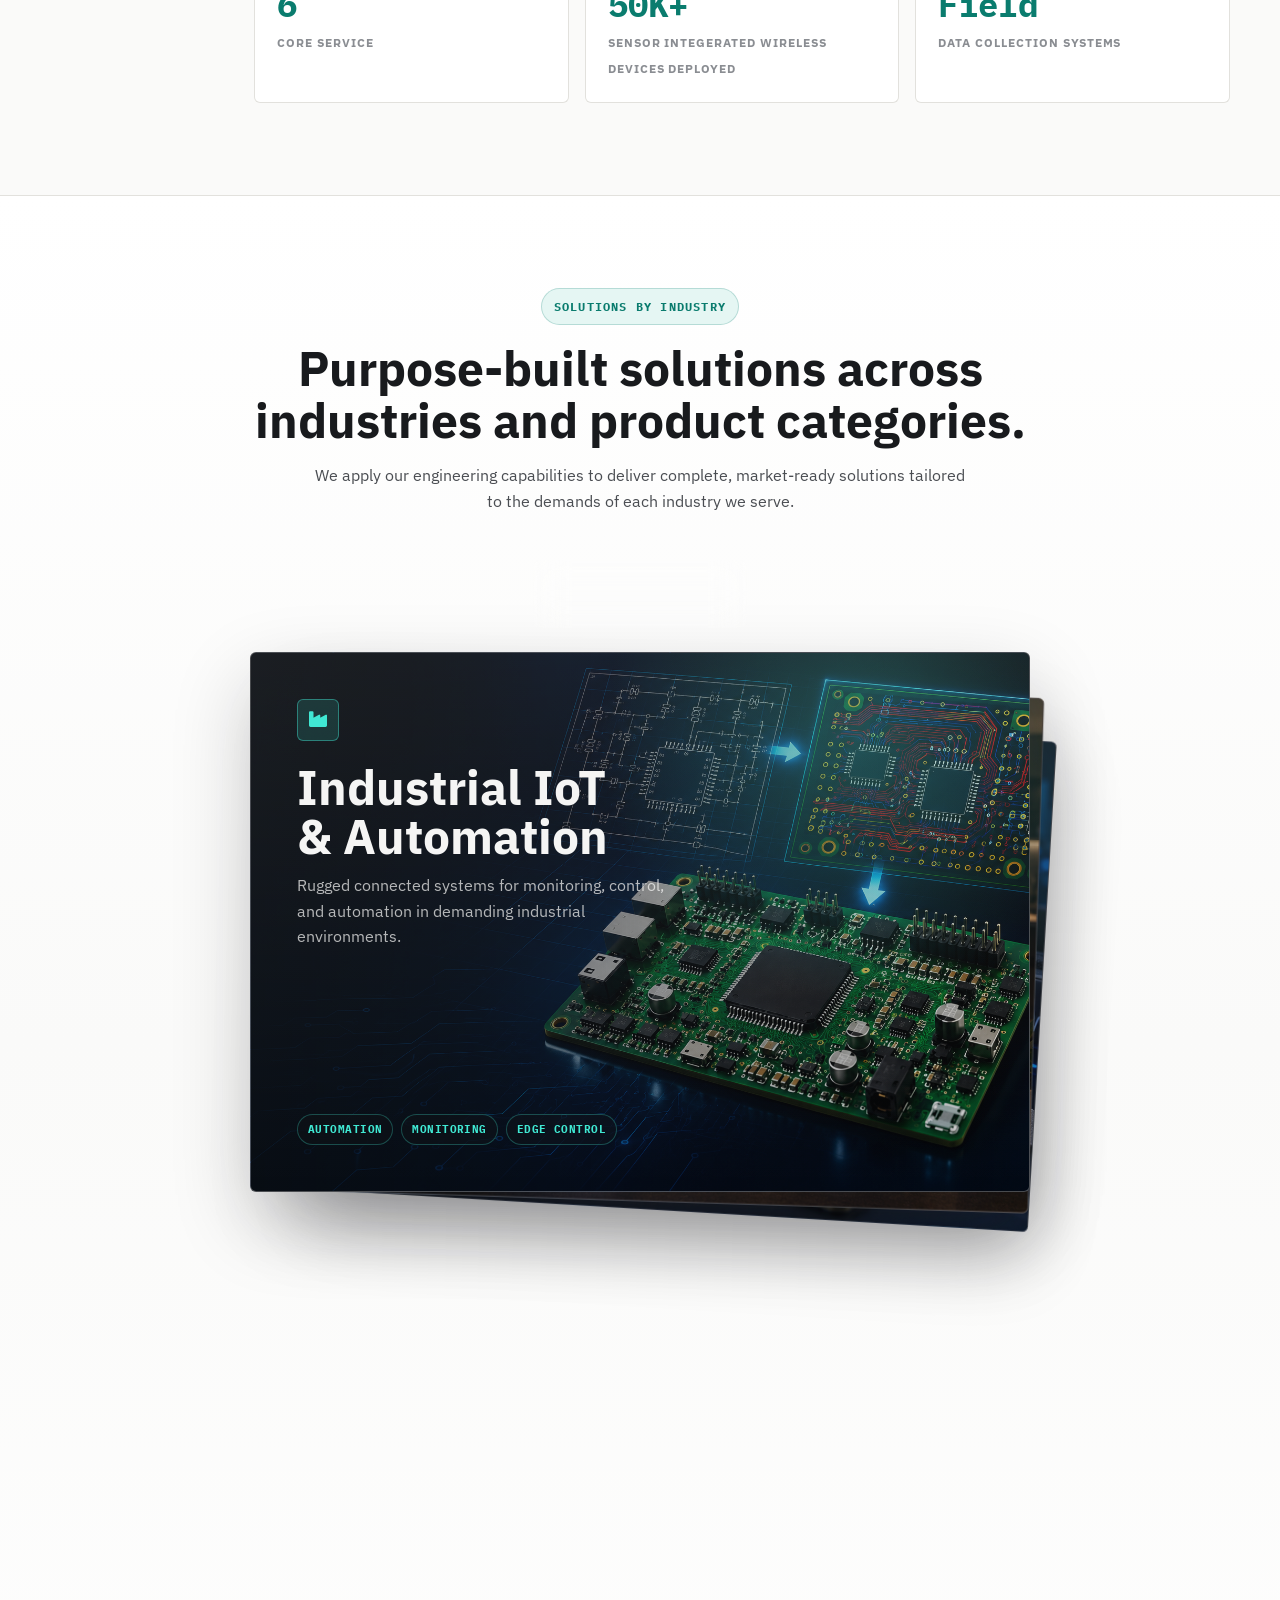
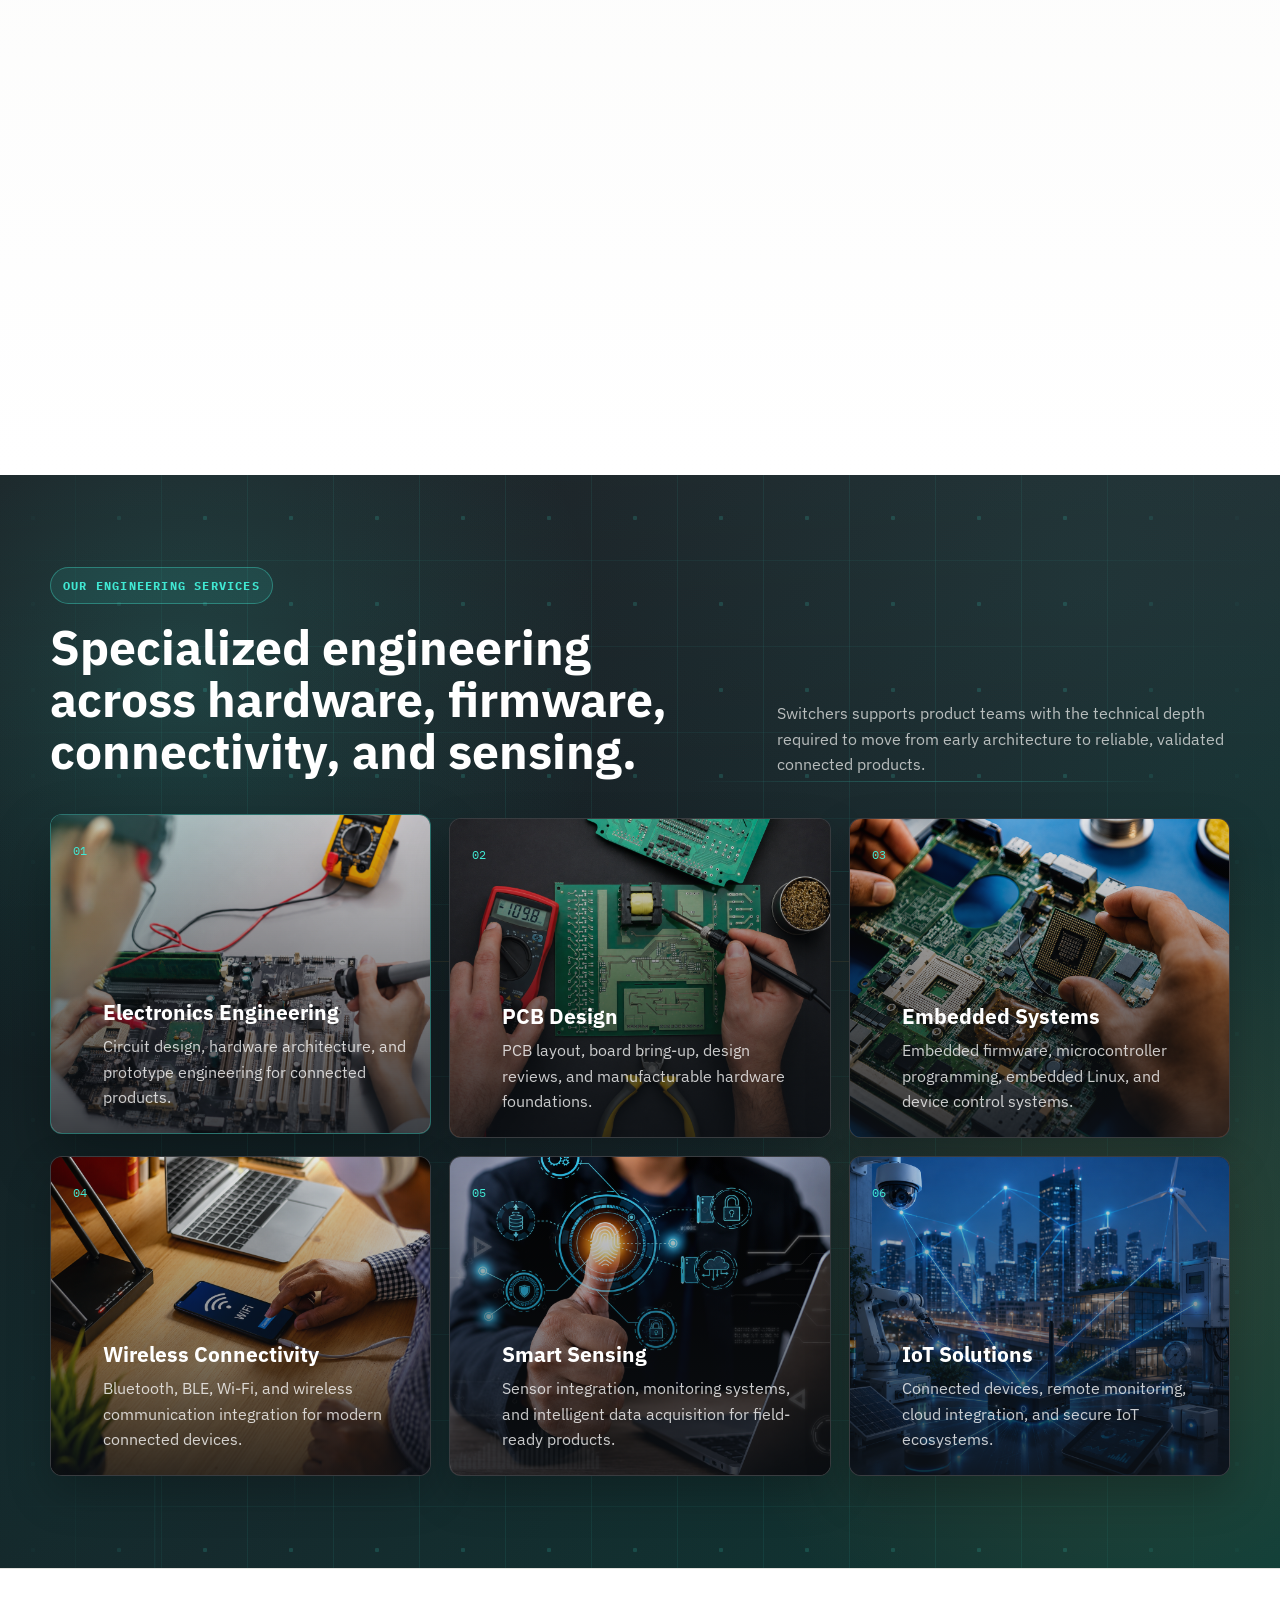
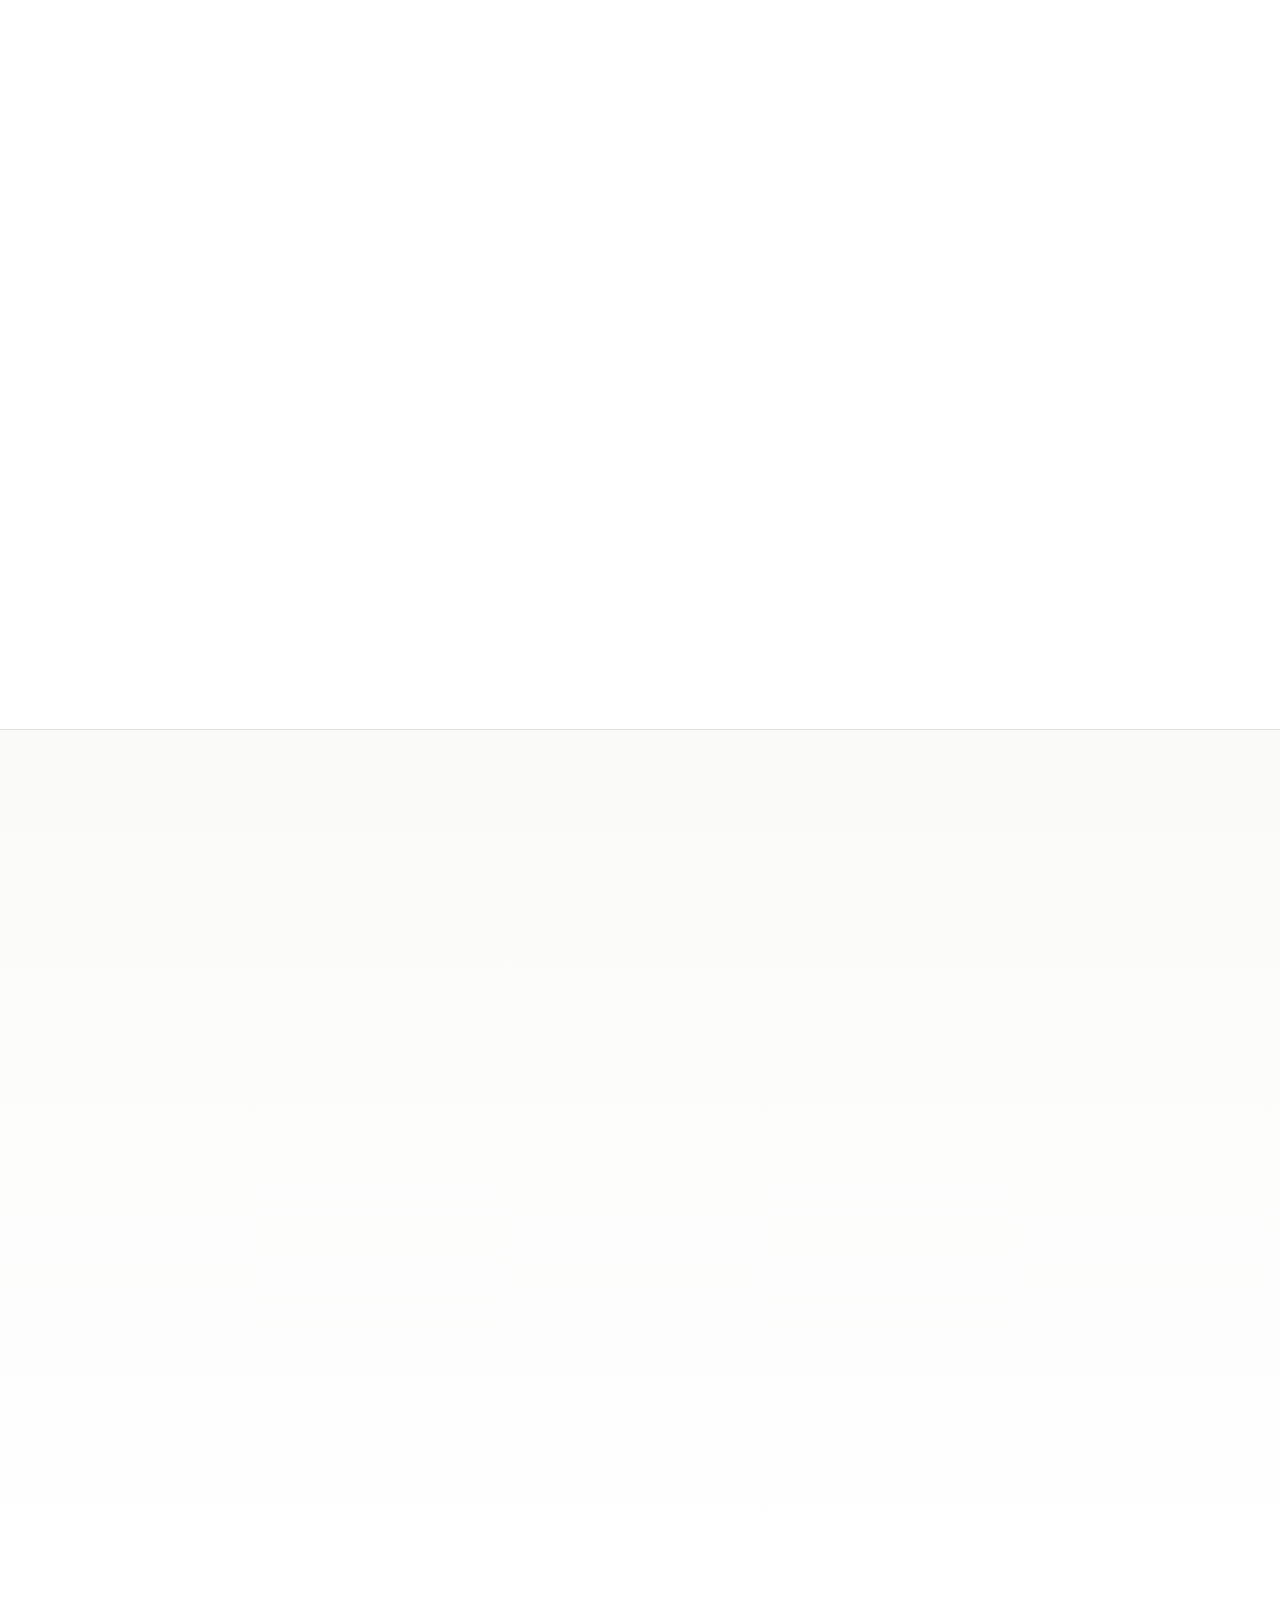
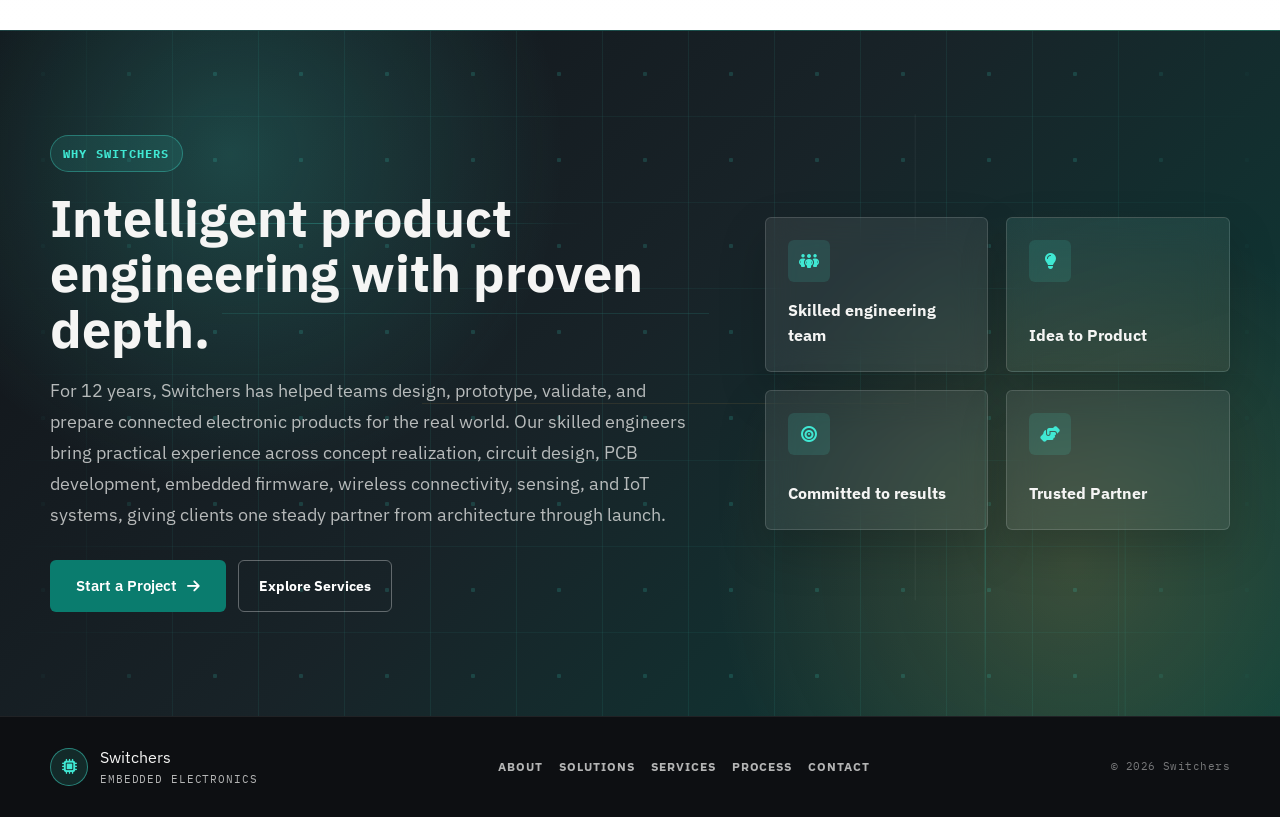
==== commit 3c23efb9: "Update" ====
--- a/index.html
+++ b/index.html
@@ -456,7 +456,7 @@
             <span>OTA</span>
             <span>Security</span>
             <span>Compliance</span>
-            <span>Signature</span>
+           
             <span>Diagnosis</span>
           </div>
         </div>
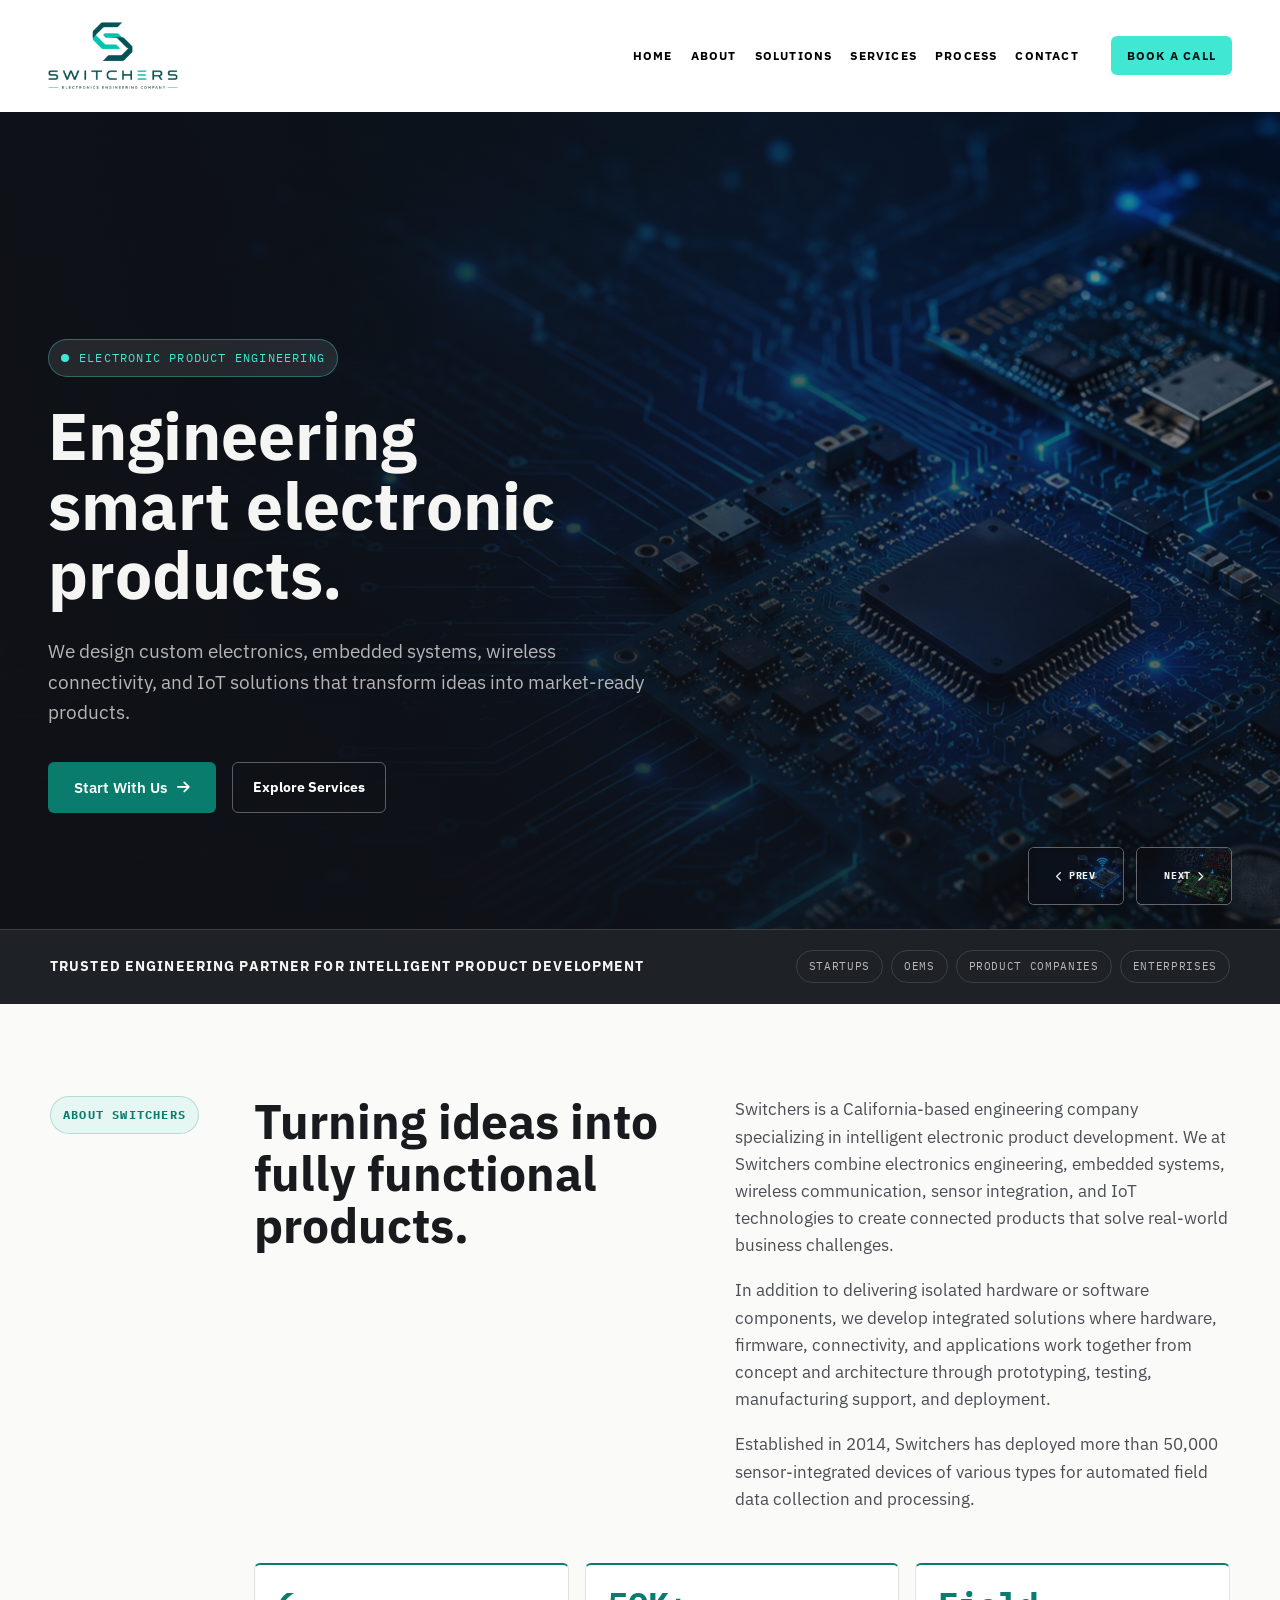
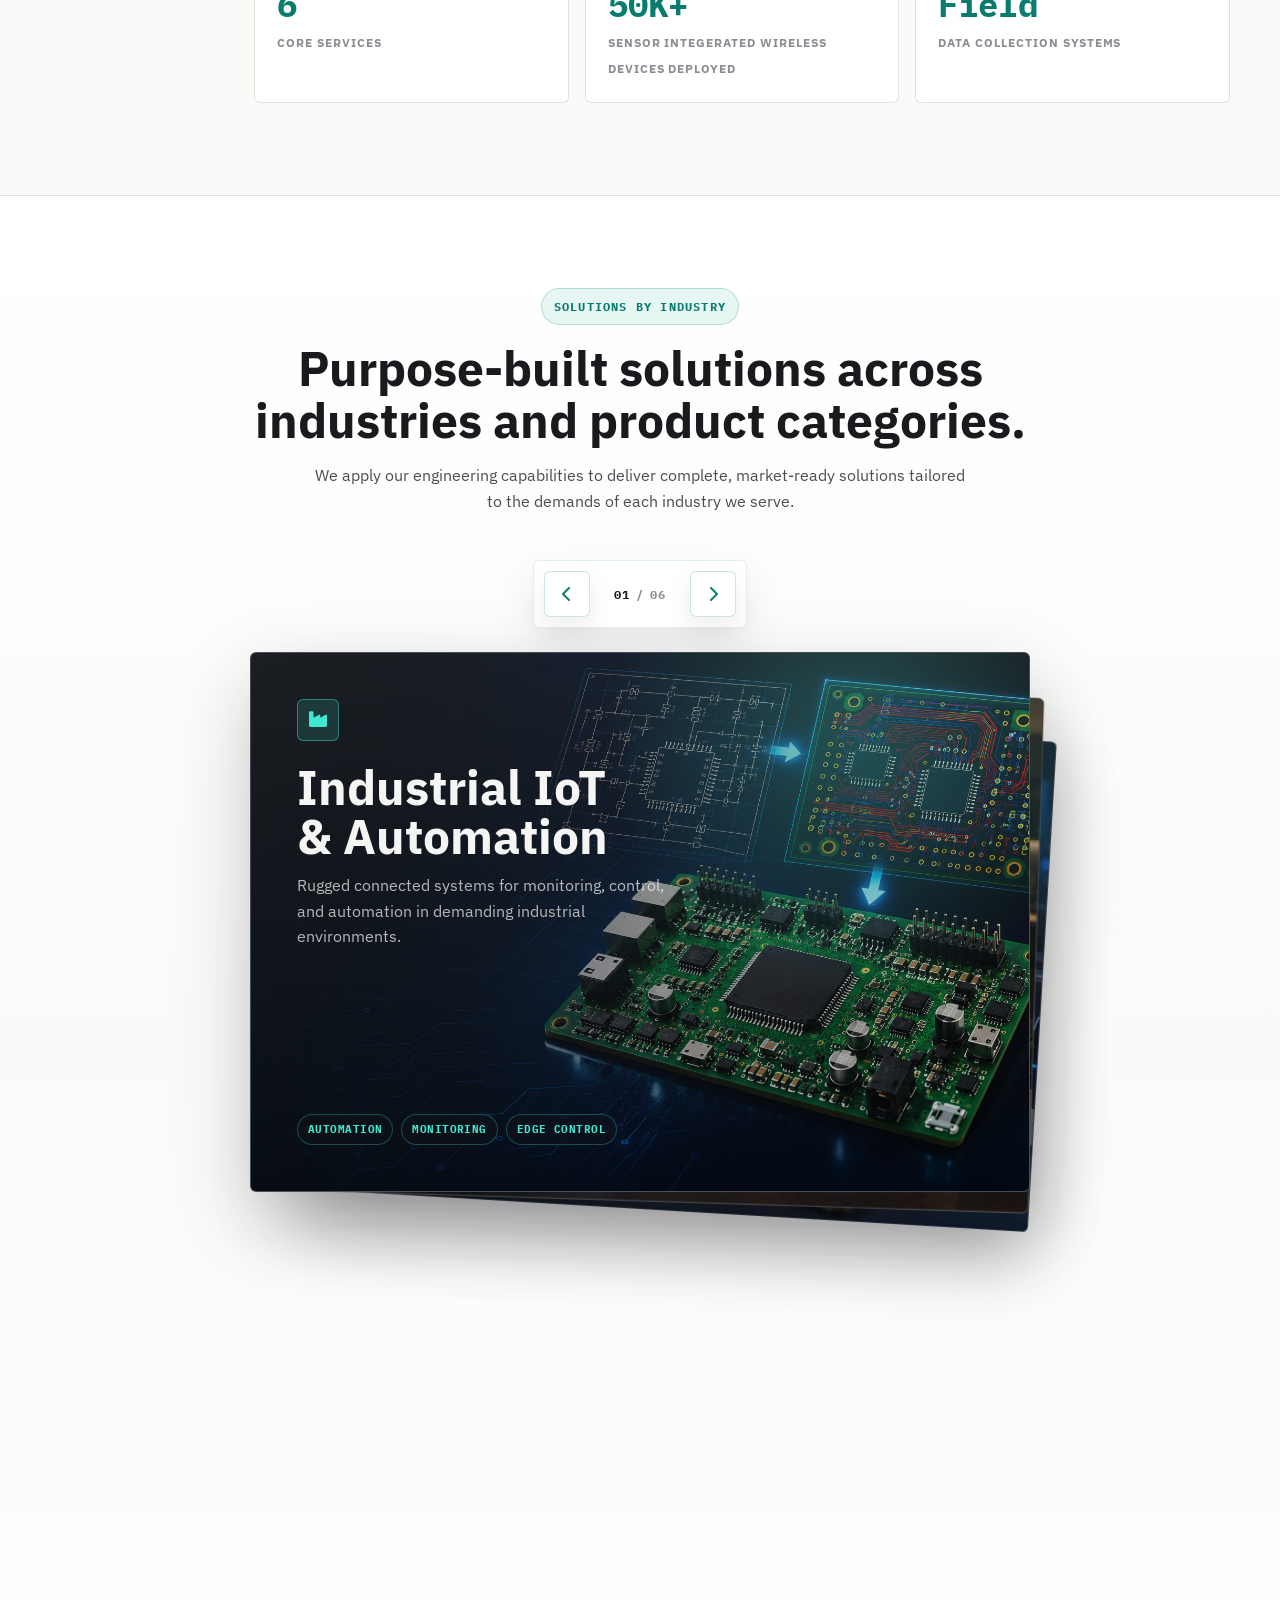
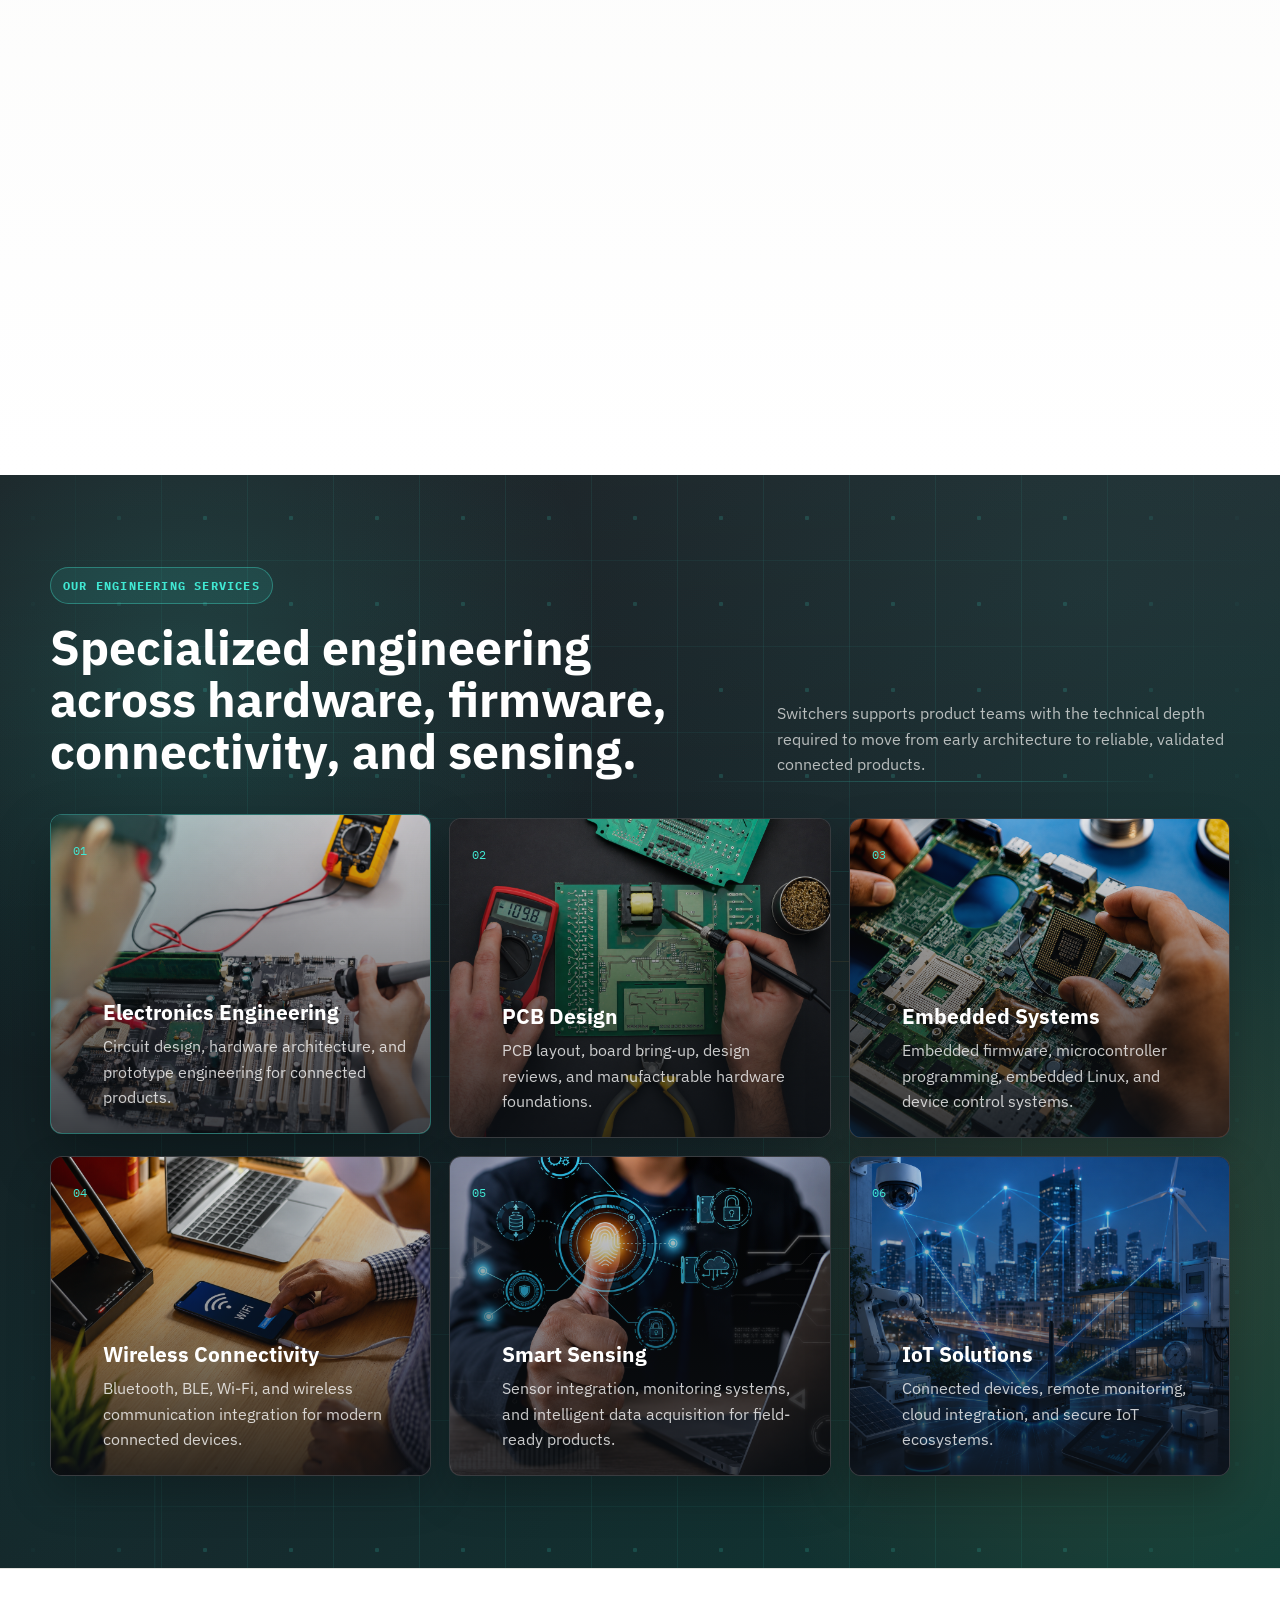
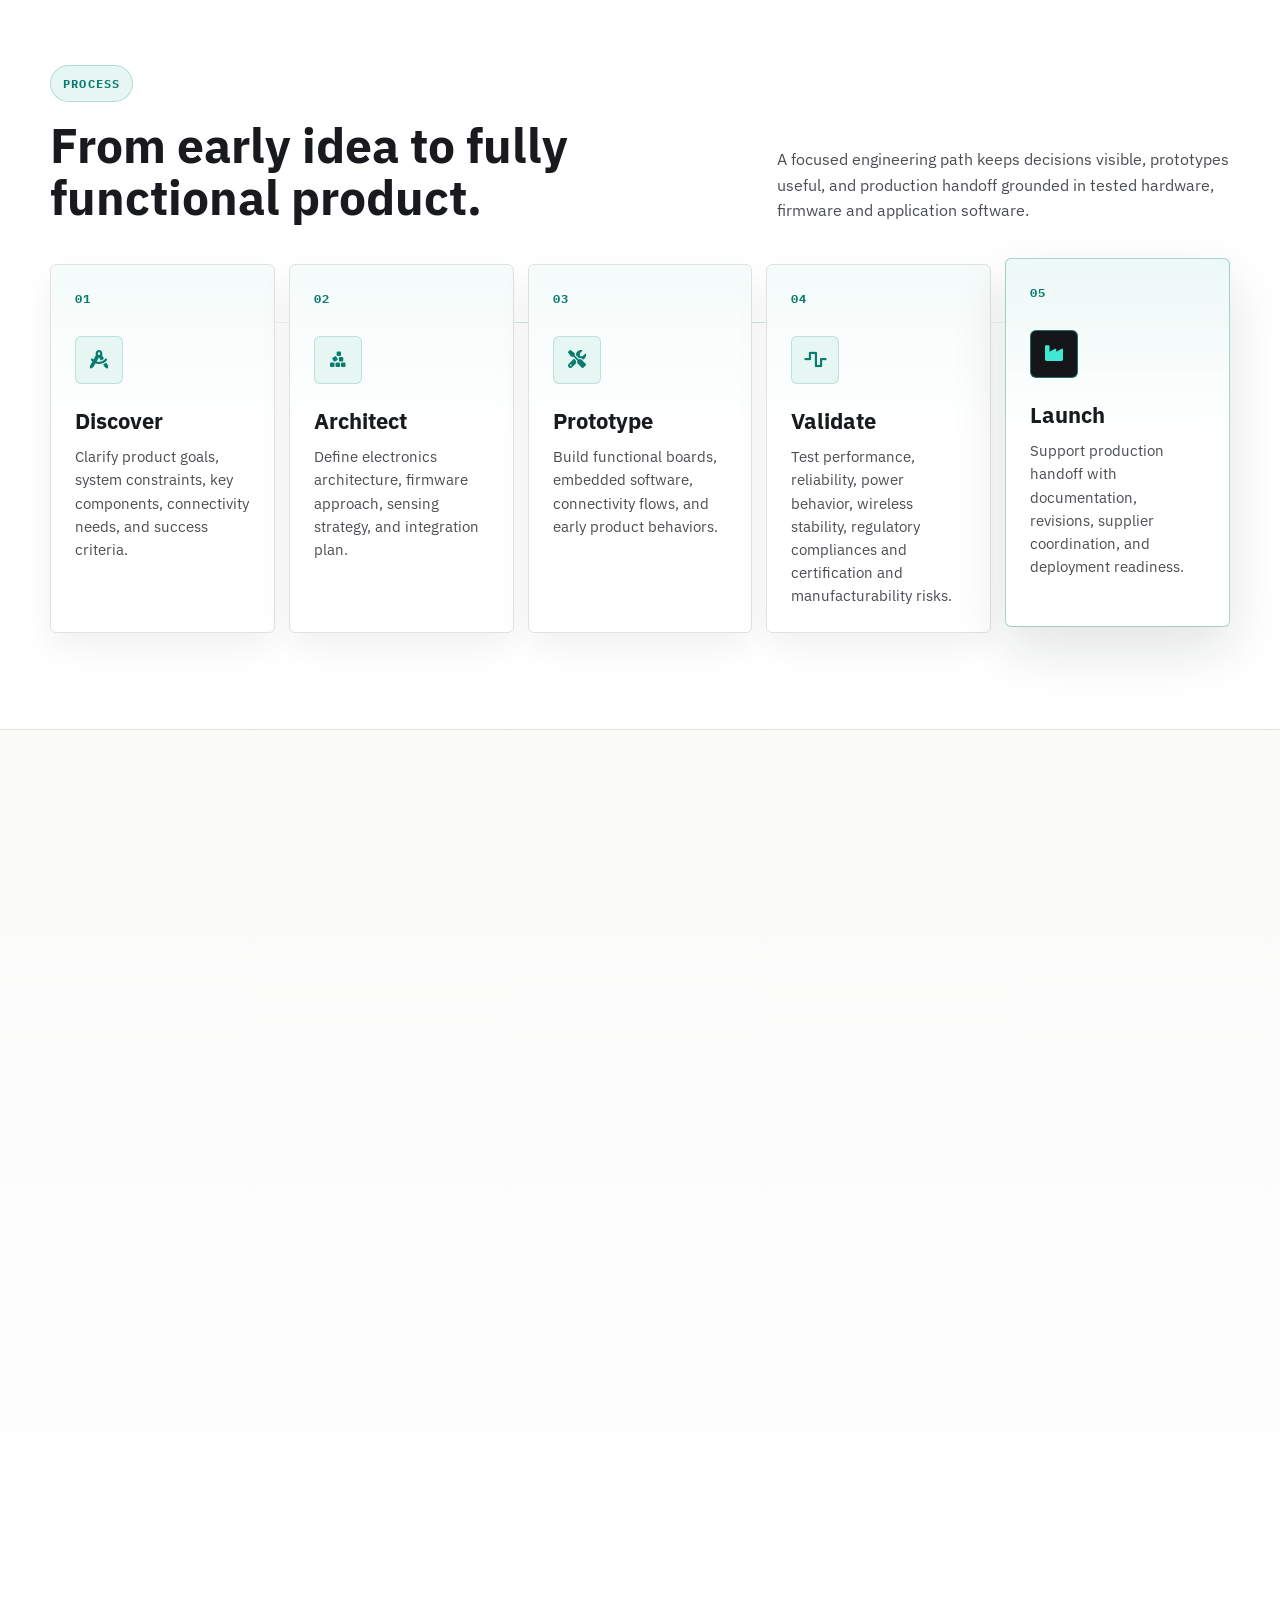
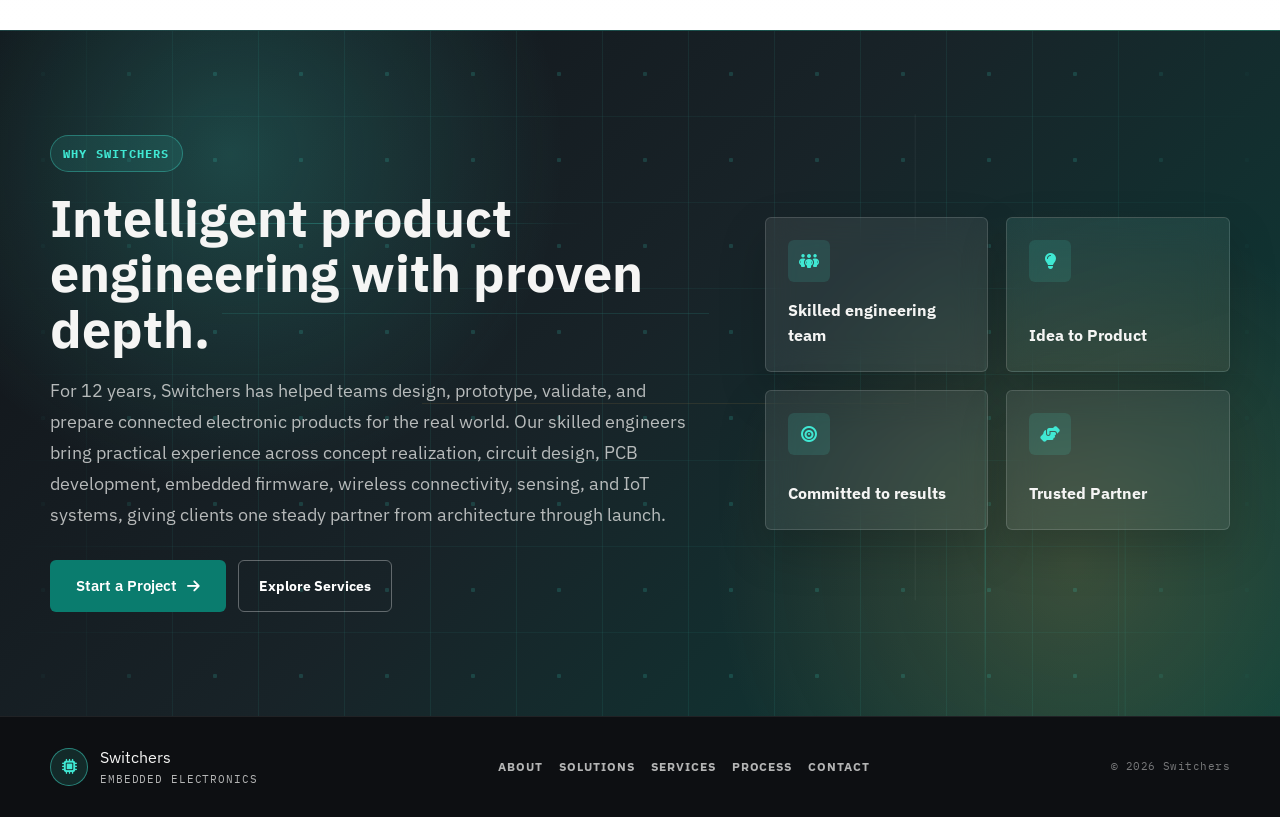
==== commit 39f0b1e8: "Files are updated" ====
--- a/index.html
+++ b/index.html
@@ -9,6 +9,7 @@
   <link href="https://fonts.googleapis.com/css2?family=IBM+Plex+Sans:wght@400;500;600;700&family=IBM+Plex+Mono:wght@400;500;600;700&display=swap" rel="stylesheet" />
   <link rel="stylesheet" href="https://cdnjs.cloudflare.com/ajax/libs/font-awesome/6.5.1/css/all.min.css" />
   <link rel="stylesheet" href="style.css" />
+  <link rel="icon" href="img/favicon.png" type="image/png" />
 </head>
 <body>
   <section class="hero-shell" aria-label="Switchers hero slider">
@@ -147,7 +148,7 @@
         <div class="about-proof">
           <div class="proof-card">
             <span class="proof-value">6</span>
-            <span class="proof-label">Core Service</span>
+            <span class="proof-label">Core Services</span>
           </div>
           <div class="proof-card">
             <span class="proof-value">50K+</span>
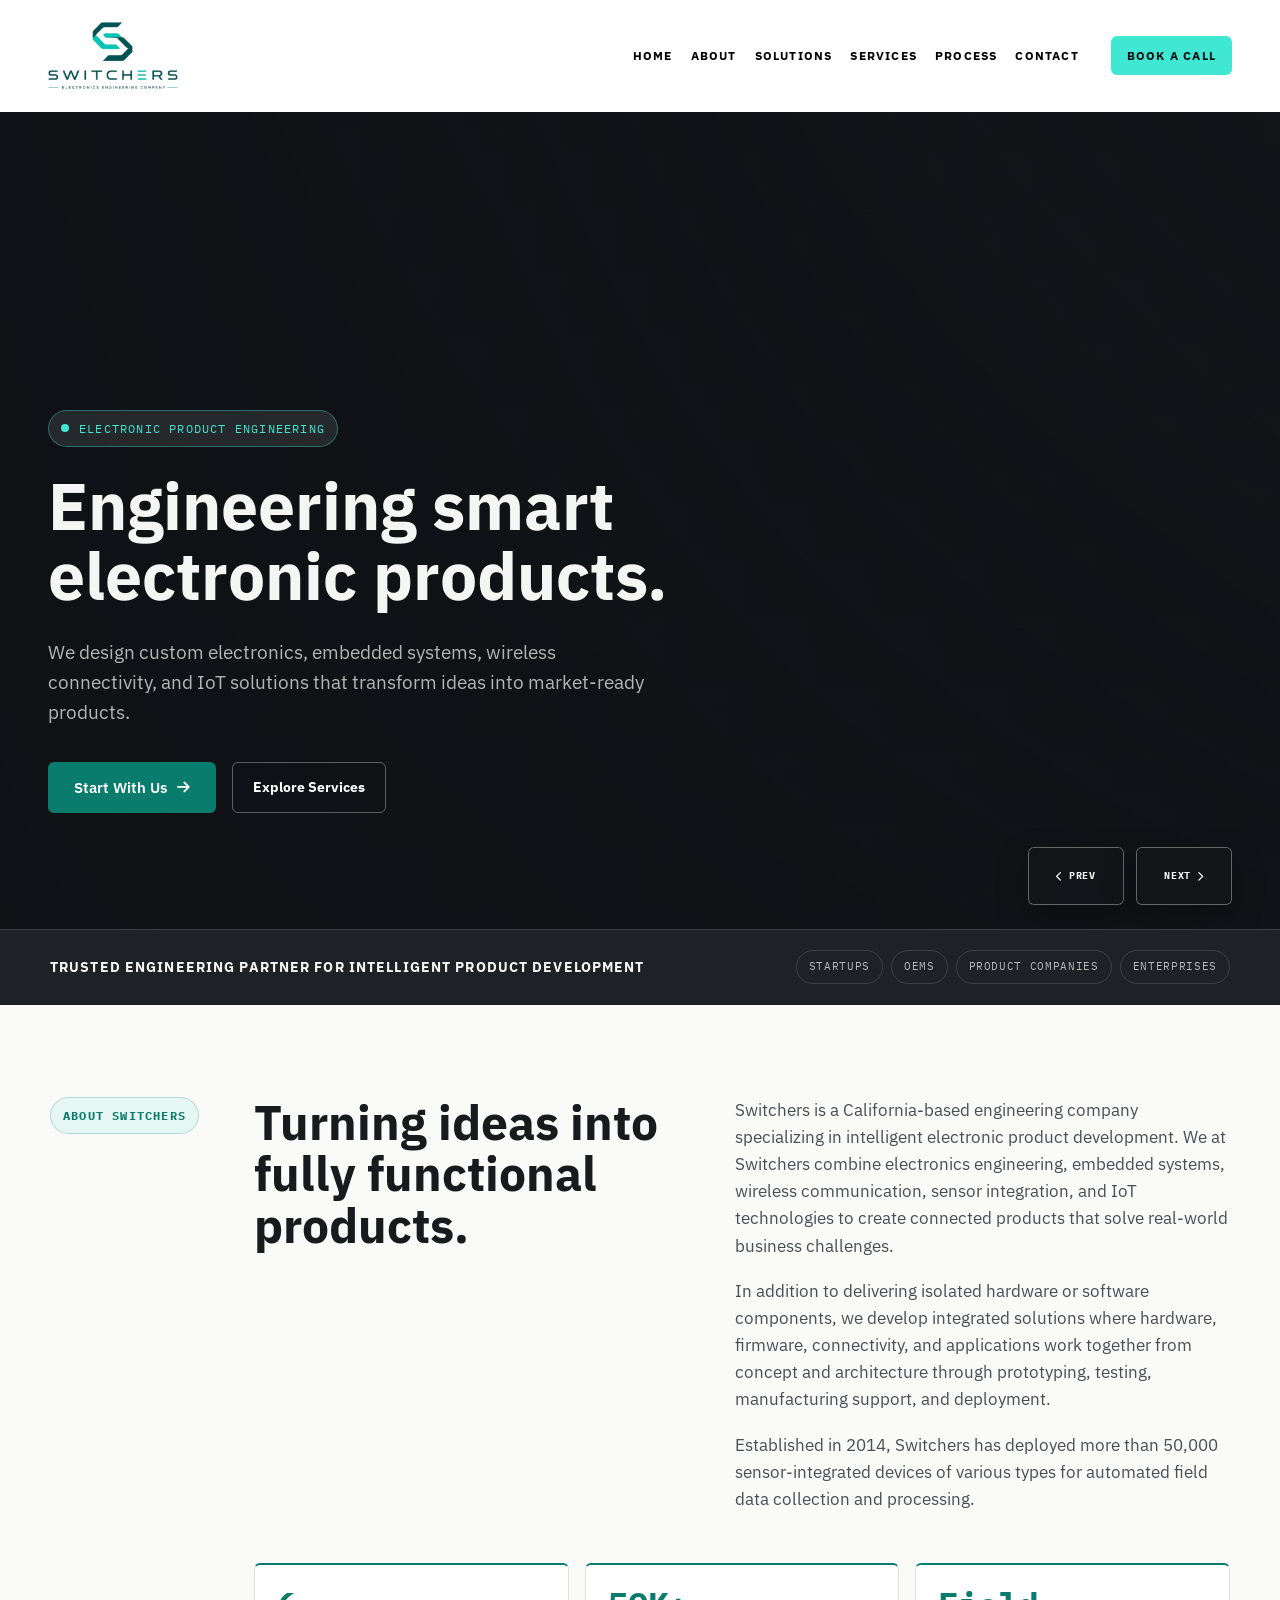
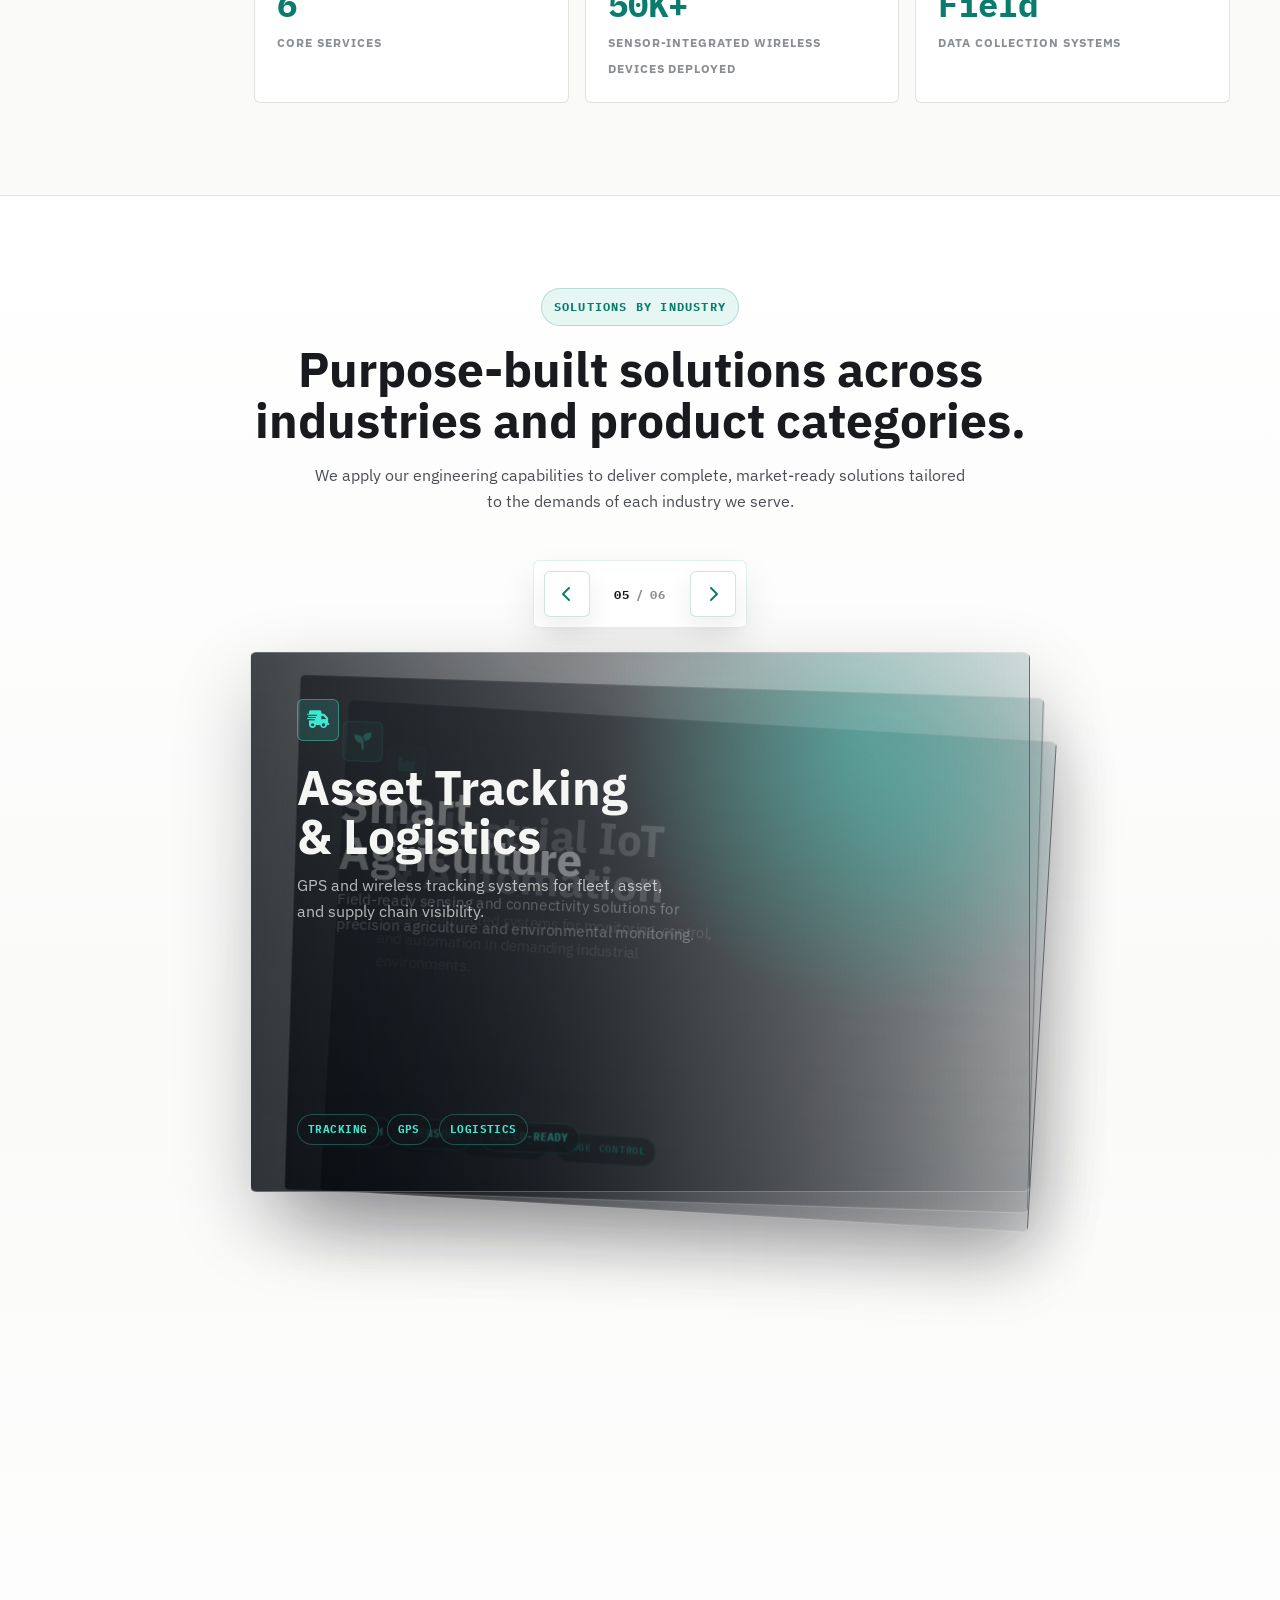
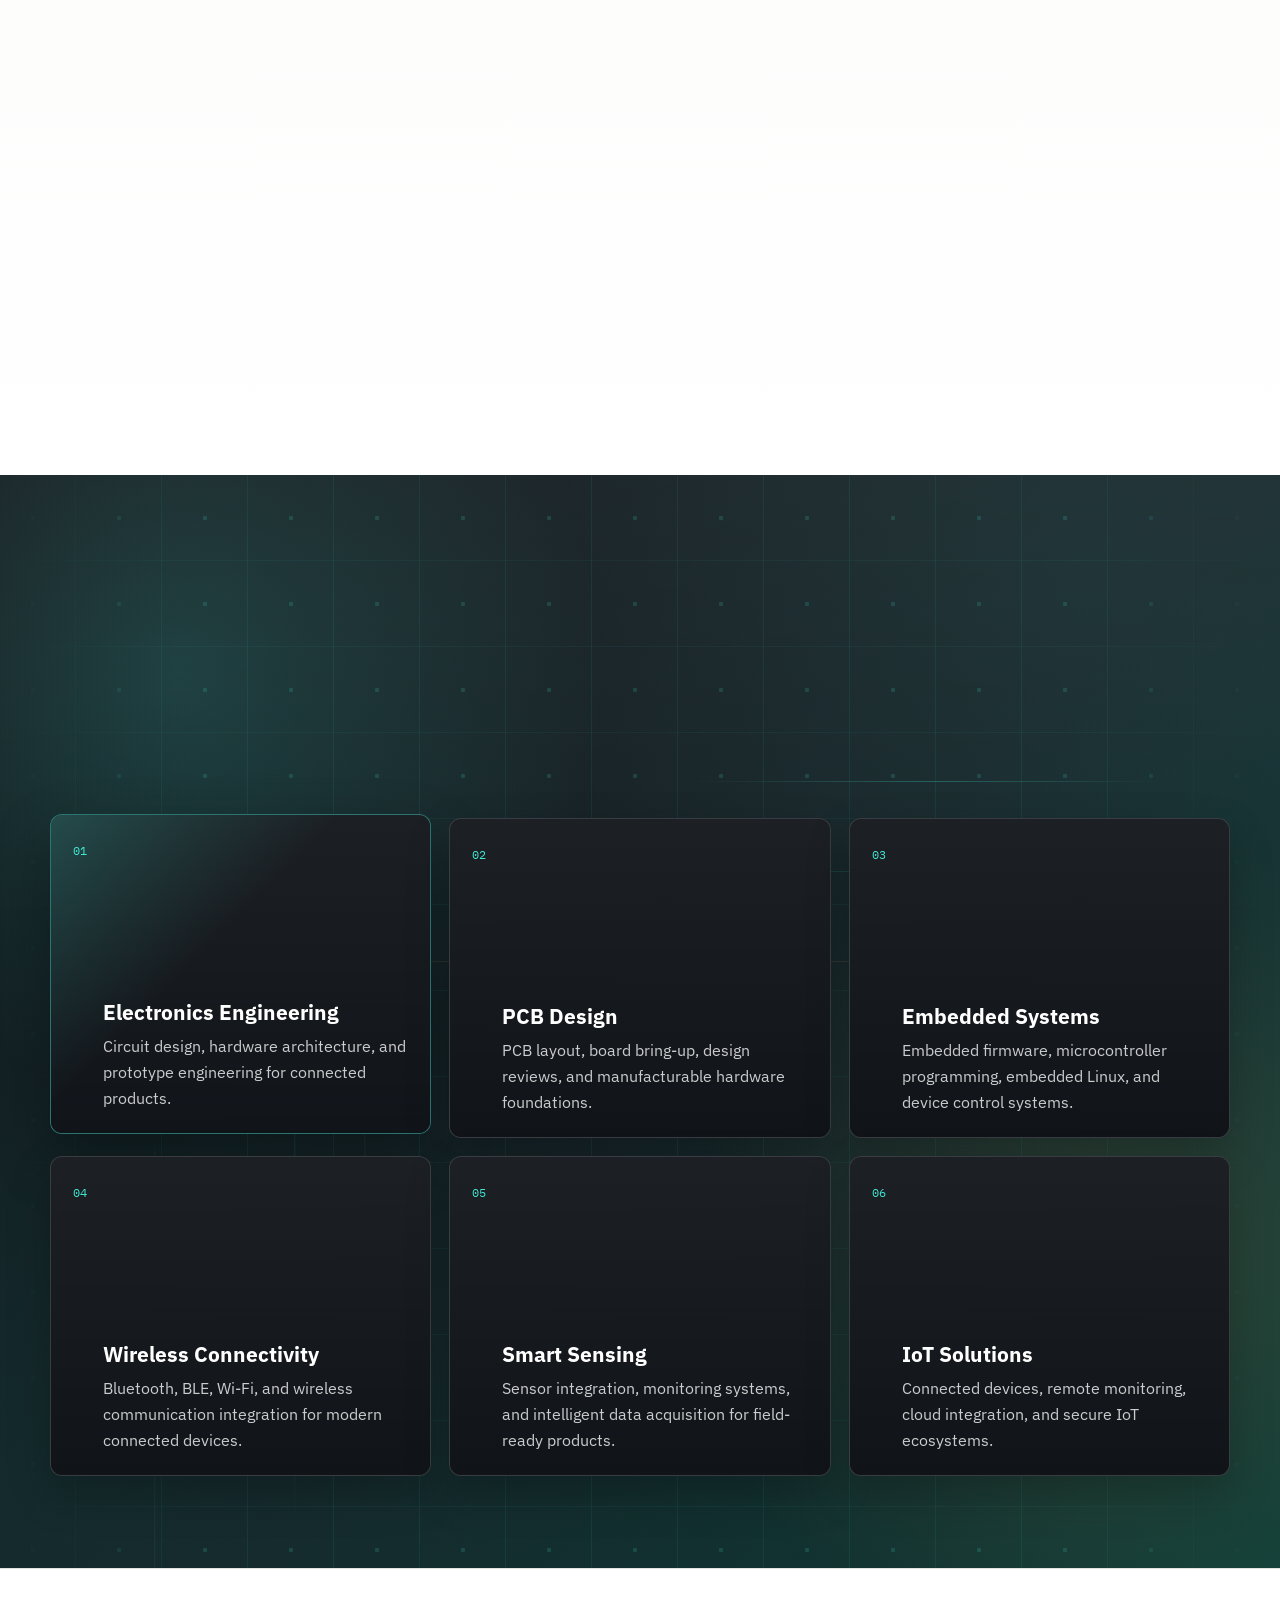
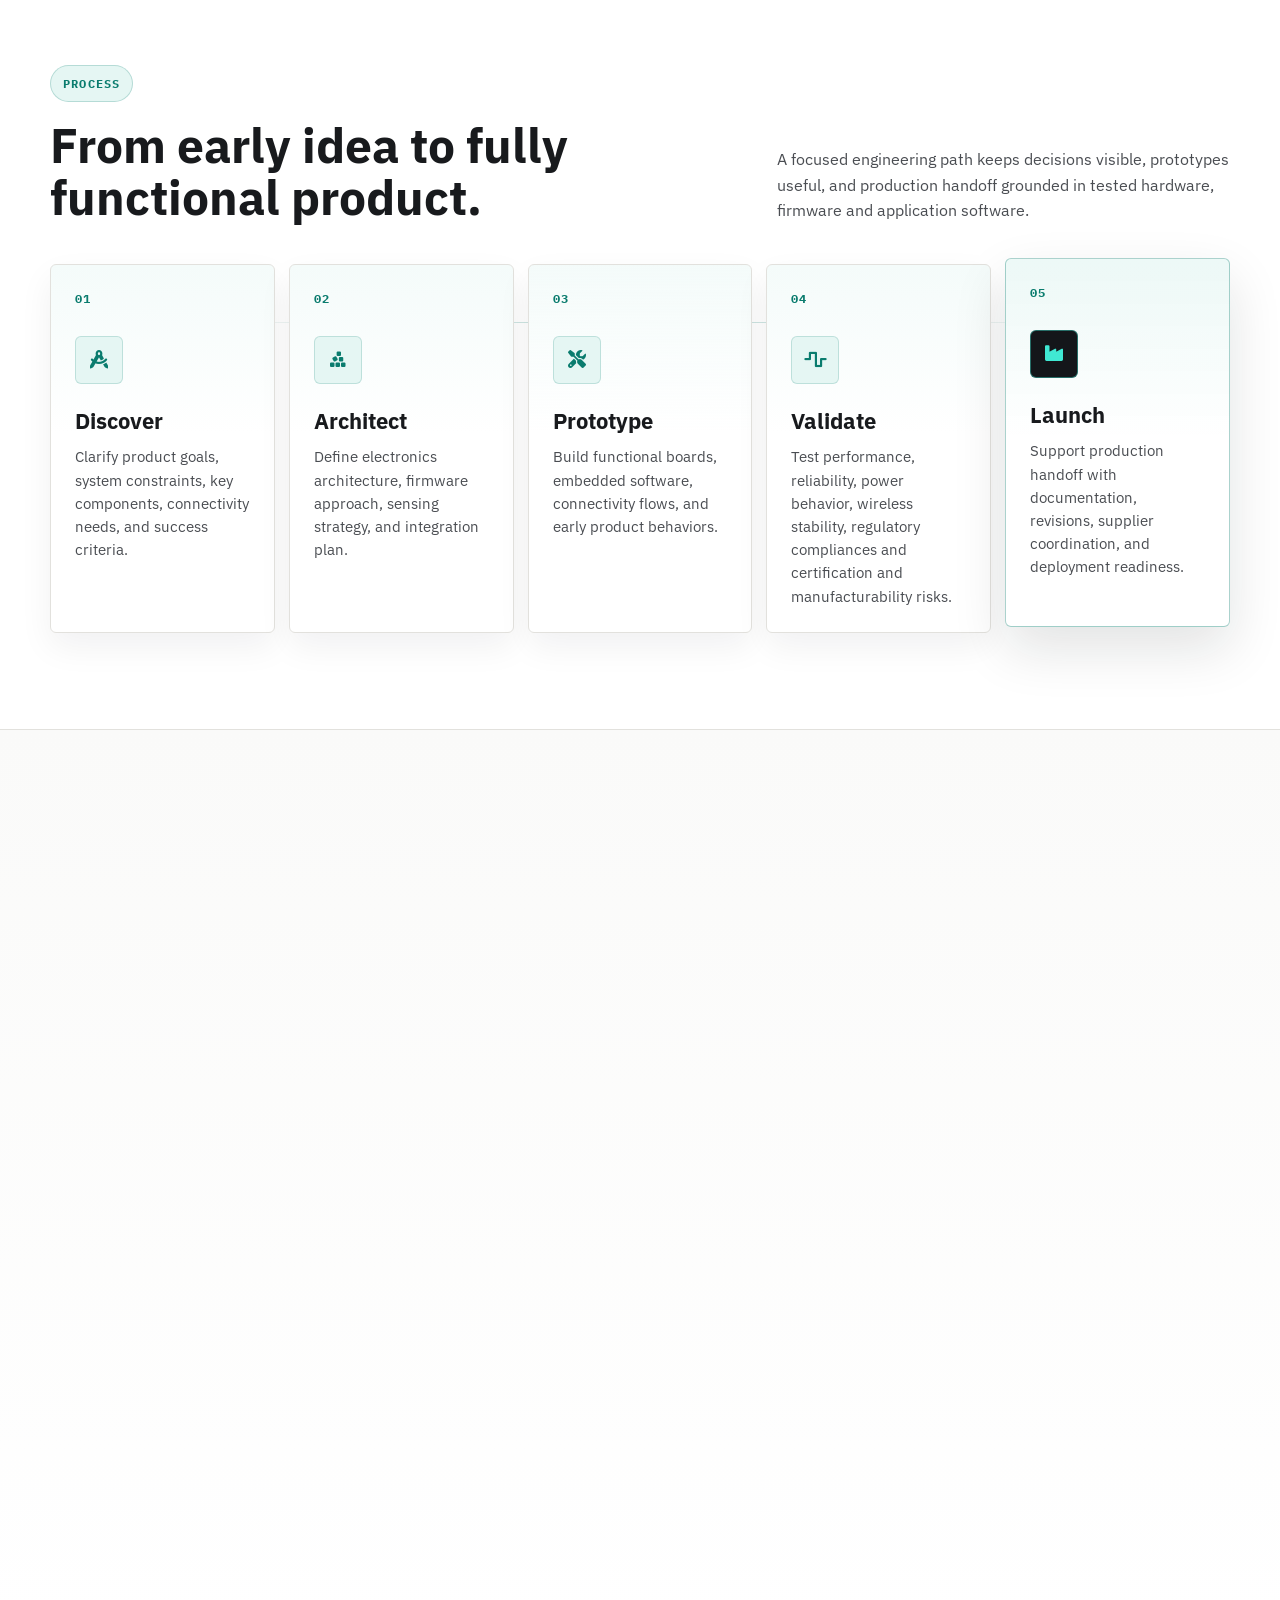
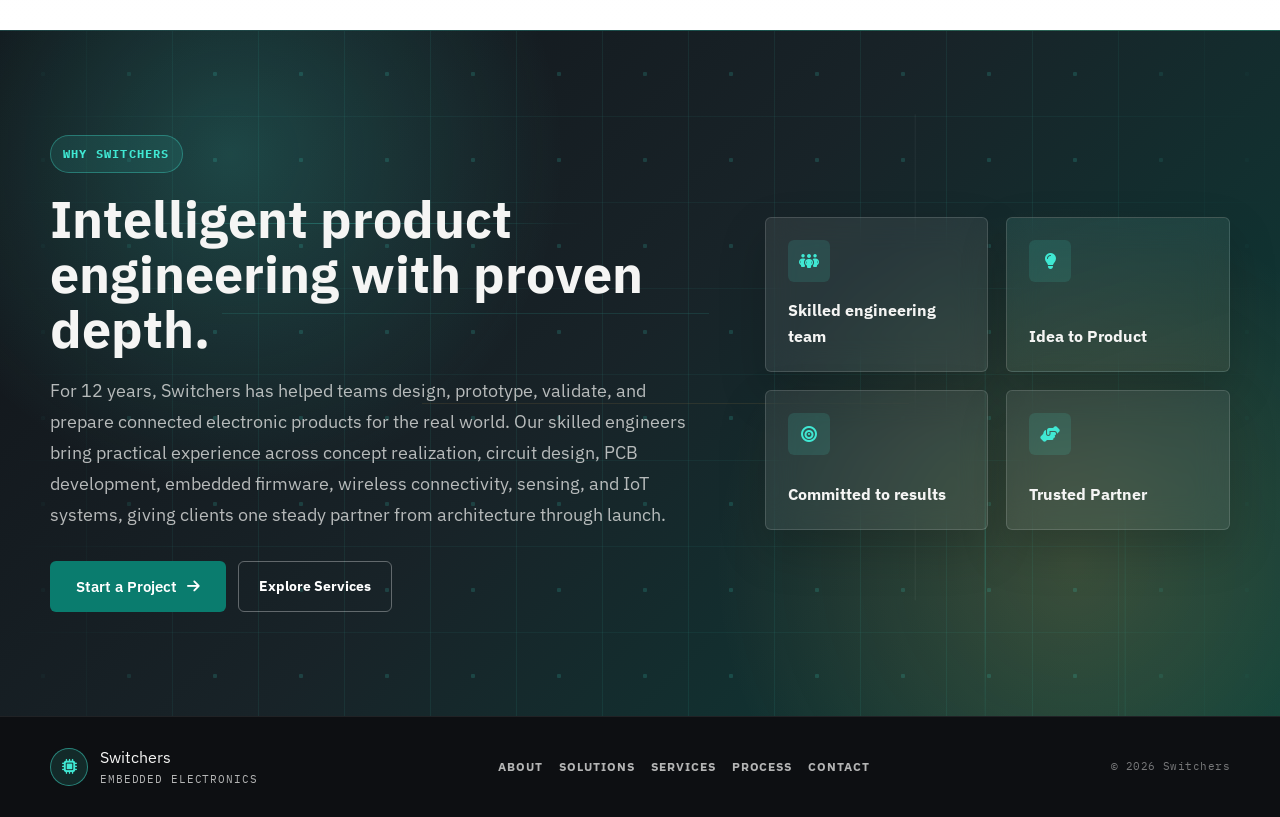
==== commit 0f7ce554: "pdp added" ====
--- a/index.html
+++ b/index.html
@@ -3,7 +3,231 @@
 <head>
   <meta charset="UTF-8" />
   <meta name="viewport" content="width=device-width, initial-scale=1.0" />
-  <title>Switchers | Embedded Electronics Engineering</title>
+  <!-- SEO:START -->
+  <title>Electronic Product Design &amp; Embedded Systems | Switchers</title>
+  <meta name="description" content="Livermore, CA engineering firm designing custom electronics, embedded systems, PCB layouts, wireless and IoT products from concept to production since 2014." />
+  <meta name="robots" content="index, follow, max-image-preview:large, max-snippet:-1, max-video-preview:-1" />
+  <link rel="canonical" href="https://switchers.us/" />
+  <meta name="author" content="Switchers" />
+  <meta name="theme-color" content="#14161A" />
+  <meta name="geo.region" content="US-CA" />
+  <meta name="geo.placename" content="Livermore, California" />
+
+  <!-- Open Graph -->
+  <meta property="og:type" content="website" />
+  <meta property="og:site_name" content="Switchers" />
+  <meta property="og:locale" content="en_US" />
+  <meta property="og:title" content="Electronic Product Design &amp; Embedded Systems | Switchers" />
+  <meta property="og:description" content="Livermore, CA engineering firm designing custom electronics, embedded systems, PCB layouts, wireless and IoT products from concept to production since 2014." />
+  <meta property="og:url" content="https://switchers.us/" />
+  <meta property="og:image" content="https://switchers.us/img/og/og-home.jpg" />
+  <meta property="og:image:type" content="image/jpeg" />
+  <meta property="og:image:width" content="1200" />
+  <meta property="og:image:height" content="630" />
+  <meta property="og:image:alt" content="Switchers – electronic product design and embedded systems engineering" />
+
+  <!-- Twitter / X -->
+  <meta name="twitter:card" content="summary_large_image" />
+  <meta name="twitter:title" content="Electronic Product Design &amp; Embedded Systems | Switchers" />
+  <meta name="twitter:description" content="Livermore, CA engineering firm designing custom electronics, embedded systems, PCB layouts, wireless and IoT products from concept to production since 2014." />
+  <meta name="twitter:image" content="https://switchers.us/img/og/og-home.jpg" />
+  <meta name="twitter:image:alt" content="Switchers – electronic product design and embedded systems engineering" />
+
+  <!-- LCP: first hero slide image -->
+  <link rel="preload" as="image" href="img/background-1-sm.webp" media="(max-width: 760px)" fetchpriority="high" />
+  <link rel="preload" as="image" href="img/background-1.webp" media="(min-width: 761px)" fetchpriority="high" />
+
+  <!-- Structured data -->
+  <script type="application/ld+json">
+  {
+    "@context": "https://schema.org",
+    "@graph": [
+      {
+        "@type": "ProfessionalService",
+        "@id": "https://switchers.us/#organization",
+        "name": "Switchers",
+        "url": "https://switchers.us/",
+        "logo": {
+          "@type": "ImageObject",
+          "url": "https://switchers.us/img/logo-switchers.png",
+          "width": 220,
+          "height": 113
+        },
+        "image": "https://switchers.us/img/og/og-home.jpg",
+        "description": "California-based engineering company specializing in intelligent electronic product development: electronics engineering, PCB design, embedded systems, wireless connectivity, smart sensing and IoT solutions.",
+        "slogan": "Engineering smart electronic products.",
+        "foundingDate": "2014",
+        "founder": {
+          "@type": "Person",
+          "@id": "https://switchers.us/aboutus.html#founder",
+          "name": "Ram Ragavelu"
+        },
+        "telephone": "+1-925-640-3478",
+        "email": "hello@switchers.us",
+        "address": {
+          "@type": "PostalAddress",
+          "streetAddress": "6951 Southfront Road",
+          "addressLocality": "Livermore",
+          "addressRegion": "CA",
+          "postalCode": "94551",
+          "addressCountry": "US"
+        },
+        "contactPoint": [
+          {
+            "@type": "ContactPoint",
+            "contactType": "sales",
+            "telephone": "+1-925-640-3478",
+            "email": "hello@switchers.us",
+            "availableLanguage": [
+              "English"
+            ]
+          }
+        ],
+        "hasMap": "https://www.google.com/maps/search/?api=1&query=6951%20Southfront%20Road%2C%20Livermore%2C%20CA%2094551",
+        "knowsAbout": [
+          "Electronics engineering",
+          "PCB design",
+          "Embedded systems",
+          "Embedded firmware",
+          "Embedded Linux",
+          "RTOS",
+          "Bluetooth Low Energy",
+          "Wi-Fi",
+          "LoRa",
+          "GPS",
+          "MQTT",
+          "Sensor integration",
+          "Internet of Things",
+          "Product development"
+        ]
+      },
+      {
+        "@type": "WebSite",
+        "@id": "https://switchers.us/#website",
+        "url": "https://switchers.us/",
+        "name": "Switchers",
+        "description": "Electronic product design and embedded systems engineering.",
+        "publisher": {
+          "@id": "https://switchers.us/#organization"
+        },
+        "inLanguage": "en-US"
+      },
+      {
+        "@type": "WebPage",
+        "@id": "https://switchers.us/#webpage",
+        "url": "https://switchers.us/",
+        "name": "Electronic Product Design & Embedded Systems | Switchers",
+        "description": "Livermore, CA engineering firm designing custom electronics, embedded systems, PCB layouts, wireless and IoT products from concept to production since 2014.",
+        "isPartOf": {
+          "@id": "https://switchers.us/#website"
+        },
+        "about": {
+          "@id": "https://switchers.us/#organization"
+        },
+        "publisher": {
+          "@id": "https://switchers.us/#organization"
+        },
+        "primaryImageOfPage": {
+          "@type": "ImageObject",
+          "url": "https://switchers.us/img/og/og-home.jpg",
+          "width": 1200,
+          "height": 630
+        },
+        "inLanguage": "en-US",
+        "mainEntity": {
+          "@id": "https://switchers.us/#services"
+        }
+      },
+      {
+        "@type": "ItemList",
+        "@id": "https://switchers.us/#services",
+        "name": "Engineering services",
+        "numberOfItems": 6,
+        "itemListElement": [
+          {
+            "@type": "ListItem",
+            "position": 1,
+            "item": {
+              "@type": "Service",
+              "name": "Electronics Engineering",
+              "description": "System architecture, circuit design, component selection, power planning, schematic capture, and prototype strategy for intelligent electronic products.",
+              "provider": {
+                "@id": "https://switchers.us/#organization"
+              },
+              "serviceType": "Electronics Engineering"
+            }
+          },
+          {
+            "@type": "ListItem",
+            "position": 2,
+            "item": {
+              "@type": "Service",
+              "name": "PCB Design",
+              "description": "PCB layout, design-for-manufacturing reviews, board bring-up, debug support, and revision planning for manufacturable hardware.",
+              "provider": {
+                "@id": "https://switchers.us/#organization"
+              },
+              "serviceType": "PCB Design"
+            }
+          },
+          {
+            "@type": "ListItem",
+            "position": 3,
+            "item": {
+              "@type": "Service",
+              "name": "Embedded Systems",
+              "description": "Microcontroller firmware, embedded Linux, RTOS workflows, drivers, device logic, diagnostics, update paths, and hardware control.",
+              "provider": {
+                "@id": "https://switchers.us/#organization"
+              },
+              "serviceType": "Embedded Systems"
+            }
+          },
+          {
+            "@type": "ListItem",
+            "position": 4,
+            "item": {
+              "@type": "Service",
+              "name": "Wireless Connectivity",
+              "description": "Bluetooth, BLE, Wi-Fi, GPS, LoRa, and wireless communication integration tuned for range, power, reliability, and field behavior.",
+              "provider": {
+                "@id": "https://switchers.us/#organization"
+              },
+              "serviceType": "Wireless Connectivity"
+            }
+          },
+          {
+            "@type": "ListItem",
+            "position": 5,
+            "item": {
+              "@type": "Service",
+              "name": "Smart Sensing",
+              "description": "Sensor selection, signal conditioning, data acquisition, calibration support, monitoring logic, and edge intelligence for useful product data.",
+              "provider": {
+                "@id": "https://switchers.us/#organization"
+              },
+              "serviceType": "Smart Sensing"
+            }
+          },
+          {
+            "@type": "ListItem",
+            "position": 6,
+            "item": {
+              "@type": "Service",
+              "name": "IoT Solutions",
+              "description": "Connected device workflows, remote monitoring, MQTT/API integration, cloud-ready data paths, dashboards, OTA planning, and secure deployment support.",
+              "provider": {
+                "@id": "https://switchers.us/#organization"
+              },
+              "serviceType": "IoT Solutions"
+            }
+          }
+        ]
+      }
+    ]
+  }
+  </script>
+  <!-- SEO:END -->
   <link rel="preconnect" href="https://fonts.googleapis.com" />
   <link rel="preconnect" href="https://fonts.gstatic.com" crossorigin />
   <link href="https://fonts.googleapis.com/css2?family=IBM+Plex+Sans:wght@400;500;600;700&family=IBM+Plex+Mono:wght@400;500;600;700&display=swap" rel="stylesheet" />
@@ -15,11 +239,14 @@
   <section class="hero-shell" aria-label="Switchers hero slider">
     <div class="topbar">
       <div class="brand">
-        <img src="img/logo-switchers.png" width="130" alt="switchers electronics engineering company" />
-      </div>
-
+        <img src="img/logo-switchers.png" width="130" height="67" alt="Switchers electronics engineering company logo" />
+      </div>
+
+      <button class="menu-toggle" type="button" aria-label="Open navigation menu" aria-expanded="false" aria-controls="primary-navigation">
+        <span></span><span></span><span></span>
+      </button>
       <div class="topbar-actions">
-        <nav class="nav-links" aria-label="Primary navigation">
+        <nav class="nav-links" id="primary-navigation" aria-label="Primary navigation">
           <a href="#home">Home</a>
           <a href="aboutus.html">About</a>
           <a href="solutions.html">Solutions</a>
@@ -44,10 +271,10 @@
       </div>
 
       <div class="hero-slide is-active" data-slide="0">
-        <div class="hero-bg" style="background-image: url('https://muthu2085.github.io/switchers/sliders/background-1.png');"></div>
+        <div class="hero-bg" style="--bg: url('img/background-1.webp'); --bg-sm: url('img/background-1-sm.webp');"></div>
         <div class="hero-content">
           <div class="eyebrow"><span></span>Electronic Product Engineering</div>
-          <h1>Engineering smart electronic products.</h1>
+          <h1 class="hero-title">Engineering smart electronic products.</h1>
           <p>We design custom electronics, embedded systems, wireless connectivity, and IoT solutions that transform ideas into market-ready products.</p>
           <div class="hero-actions">
             <a class="btn btn-primary" href="contact.html">Start With Us <i class="fa-solid fa-arrow-right"></i></a>
@@ -57,10 +284,10 @@
       </div>
 
       <div class="hero-slide" data-slide="1">
-        <div class="hero-bg" style="background-image: url('https://muthu2085.github.io/switchers/sliders/background-02.png');"></div>
+        <div class="hero-bg" style="--bg: url('img/background-02.webp'); --bg-sm: url('img/background-02-sm.webp');"></div>
         <div class="hero-content">
           <div class="eyebrow"><span></span>Connected Product Development</div>
-          <h1>Build connected electronic products.</h1>
+          <h2 class="hero-title">Build connected electronic products.</h2>
           <p>From hardware design and embedded firmware to smart connectivity, we engineer reliable products for modern markets.</p>
           <div class="hero-actions">
             <a class="btn btn-primary" href="contact.html">Consult With Us <i class="fa-solid fa-arrow-right"></i></a>
@@ -70,10 +297,10 @@
       </div>
 
       <div class="hero-slide" data-slide="2">
-        <div class="hero-bg" style="background-image: url('https://muthu2085.github.io/switchers/sliders/background-04.png');"></div>
+        <div class="hero-bg" style="--bg: url('img/background-04.webp'); --bg-sm: url('img/background-04-sm.webp');"></div>
         <div class="hero-content">
           <div class="eyebrow"><span></span>Concept Realization</div>
-          <h1>Complete product design services.</h1>
+          <h2 class="hero-title">Complete product design services.</h2>
           <p>Helping startups, OEMs, and enterprises develop intelligent electronic products with end-to-end engineering expertise.</p>
           <div class="hero-actions">
             <a class="btn btn-primary" href="contact.html">Let's Build Together <i class="fa-solid fa-arrow-right"></i></a>
@@ -83,10 +310,10 @@
       </div>
 
       <div class="hero-slide" data-slide="3">
-        <div class="hero-bg" style="background-image: url('https://muthu2085.github.io/switchers/sliders/background-03.png');"></div>
+        <div class="hero-bg" style="--bg: url('img/background-03.webp'); --bg-sm: url('img/background-03-sm.webp');"></div>
         <div class="hero-content">
           <div class="eyebrow"><span></span>Embedded Systems Design</div>
-          <h1>Smarter and secure wireless devices.</h1>
+          <h2 class="hero-title">Smarter and secure wireless devices.</h2>
           <p>Complete electronic product development including PCB design, embedded software, wireless communication, and manufacturing support.</p>
           <div class="hero-actions">
             <a class="btn btn-primary" href="contact.html">Success Together <i class="fa-solid fa-arrow-right"></i></a>
@@ -152,7 +379,7 @@
           </div>
           <div class="proof-card">
             <span class="proof-value">50K+</span>
-            <span class="proof-label">Sensor Integerated Wireless Devices Deployed</span>
+            <span class="proof-label">Sensor-Integrated Wireless Devices Deployed</span>
           </div>
           <div class="proof-card">
             <span class="proof-value">Field</span>
@@ -190,7 +417,7 @@
           </div>
 
           <div class="solution-stack">
-          <article class="solution-card solution-stack-card" style="--solution-image: url('https://muthu2085.github.io/switchers/sliders/background-02.png');">
+          <article class="solution-card solution-stack-card" style="--solution-image: url('img/background-02.webp'); --solution-image-sm: url('img/background-02-sm.webp');">
             <div class="solution-card-overlay">
             <div class="solution-icon"><i class="fa-solid fa-industry"></i></div>
             <h3>Industrial IoT & Automation</h3>
@@ -203,7 +430,7 @@
             </div>
           </article>
 
-          <article class="solution-card solution-stack-card" style="--solution-image: url('https://muthu2085.github.io/switchers/sliders/smart-home.png');">
+          <article class="solution-card solution-stack-card" style="--solution-image: url('img/smart-home.webp'); --solution-image-sm: url('img/smart-home-sm.webp');">
             <div class="solution-card-overlay">
             <div class="solution-icon"><i class="fa-solid fa-house-signal"></i></div>
             <h3>Smart Home & Consumer Electronics</h3>
@@ -216,7 +443,7 @@
             </div>
           </article>
 
-          <article class="solution-card solution-stack-card" style="--solution-image: url('https://muthu2085.github.io/switchers/sliders/smart-wearable.png');">
+          <article class="solution-card solution-stack-card" style="--solution-image: url('img/smart-wearable.webp'); --solution-image-sm: url('img/smart-wearable-sm.webp');">
             <div class="solution-card-overlay">
             <div class="solution-icon"><i class="fa-solid fa-heart-pulse"></i></div>
             <h3>Wearable & Medical Devices</h3>
@@ -229,11 +456,11 @@
             </div>
           </article>
 
-          <article class="solution-card solution-stack-card" style="--solution-image: url('https://muthu2085.github.io/switchers/sliders/smart-monitor.png');">
+          <article class="solution-card solution-stack-card" style="--solution-image: url('img/smart-monitor.webp'); --solution-image-sm: url('img/smart-monitor-sm.webp');">
             <div class="solution-card-overlay">
             <div class="solution-icon"><i class="fa-solid fa-bolt"></i></div>
             <h3>Smart Metering for Electrical Energy, Water</h3>
-            <p>Metering, monitoring, and control solutions for electical energy management and utility-scale deployments.</p>
+            <p>Metering, monitoring, and control solutions for electrical energy management and utility-scale deployments.</p>
             <div class="solution-tags">
               <span>Smart Metering</span>
               <span>Electrical Energy, Water</span>
@@ -242,7 +469,7 @@
             </div>
           </article>
 
-          <article class="solution-card solution-stack-card" style="--solution-image: url('https://muthu2085.github.io/switchers/sliders/background-1.png');">
+          <article class="solution-card solution-stack-card" style="--solution-image: url('img/background-1.webp'); --solution-image-sm: url('img/background-1-sm.webp');">
             <div class="solution-card-overlay">
             <div class="solution-icon"><i class="fa-solid fa-truck-fast"></i></div>
             <h3>Asset Tracking & Logistics</h3>
@@ -255,7 +482,7 @@
             </div>
           </article>
 
-          <article class="solution-card solution-stack-card" style="--solution-image: url('https://muthu2085.github.io/switchers/sliders/smart-farm.png');">
+          <article class="solution-card solution-stack-card" style="--solution-image: url('img/smart-farm.webp'); --solution-image-sm: url('img/smart-farm-sm.webp');">
             <div class="solution-card-overlay">
             <div class="solution-icon"><i class="fa-solid fa-seedling"></i></div>
             <h3>Smart Agriculture</h3>
@@ -428,7 +655,7 @@
         <div class="section-head reveal-on-scroll">
           <div class="section-kicker">Technology Stack</div>
           <div class="section-title-row">
-            <h2>Practical platforms for platforms for intelligent electronic products.</h2>
+            <h2>Practical platforms for intelligent electronic products.</h2>
             <p>
               We select proven components, protocols, and software foundations around each product's power, cost, reliability, and deployment needs.
             </p>
@@ -534,6 +761,30 @@
   </footer>
 
   <script>
+    const menuToggle = document.querySelector('.menu-toggle');
+    const pageTopbar = document.querySelector('.topbar');
+    if (menuToggle && pageTopbar) {
+      menuToggle.addEventListener('click', () => {
+        const isOpen = pageTopbar.classList.toggle('menu-open');
+        menuToggle.setAttribute('aria-expanded', String(isOpen));
+        menuToggle.setAttribute('aria-label', isOpen ? 'Close navigation menu' : 'Open navigation menu');
+      });
+      document.querySelectorAll('.nav-links a').forEach((link) => link.addEventListener('click', () => {
+        pageTopbar.classList.remove('menu-open');
+        menuToggle.setAttribute('aria-expanded', 'false');
+        menuToggle.setAttribute('aria-label', 'Open navigation menu');
+      }));
+      document.addEventListener('keydown', (event) => {
+        if (event.key === 'Escape') {
+          pageTopbar.classList.remove('menu-open');
+          menuToggle.setAttribute('aria-expanded', 'false');
+          menuToggle.setAttribute('aria-label', 'Open navigation menu');
+        }
+      });
+    }
+
+  </script>
+  <script>
     const slides = [...document.querySelectorAll('.hero-slide')];
     const progress = document.querySelector('.hero-progress-fill');
     const thumbButtons = [...document.querySelectorAll('.thumb-nav')];
@@ -543,7 +794,7 @@
 
     function getSlideImage(index) {
       const slide = slides[(index + slides.length) % slides.length];
-      return slide.querySelector('.hero-bg').style.backgroundImage;
+      return getComputedStyle(slide.querySelector('.hero-bg')).backgroundImage;
     }
 
     function updateThumbs() {
--- a/style.css
+++ b/style.css
@@ -14,7 +14,12 @@
   --on-dark-mute: rgba(245,245,244,0.72);
   --line-dark: rgba(245,245,244,0.14);
   --r-sm: 6px;
+  --r-md: 10px;
+  --r-lg: 14px;
   --r-full: 9999px;
+  --canvas-alt: #F2F5F4;
+  --surface-card: #fff;
+  --hairline-dark: rgba(245,245,244,0.12);
 }
 
 * {
@@ -235,6 +240,7 @@
 .hero-bg {
   position: absolute;
   inset: 0;
+  background-image: var(--bg);
   background-size: cover;
   background-position: center;
   transform: scale(1);
@@ -263,7 +269,7 @@
 .hero-content {
   position: relative;
   z-index: 3;
-  max-width: 760px;
+  max-width: 1000px;
   padding: clamp(38px, 6vw, 78px) clamp(20px, 4vw, 48px) 116px;
 }
 
@@ -305,11 +311,11 @@
   }
 }
 
-.hero-content h1 {
+.hero-content .hero-title {
   font-size: clamp(38px, 5.6vw, 66px);
   line-height: 1.06;
   color: var(--on-dark);
-  max-width: 13ch;
+  max-width: 20ch;
   margin-bottom: 26px;
 }
 
@@ -328,7 +334,7 @@
 }
 
 .hero-content .eyebrow,
-.hero-content h1,
+.hero-content .hero-title,
 .hero-content p,
 .hero-content .hero-actions {
   opacity: 0;
@@ -344,7 +350,7 @@
   transition-delay: 0.2s;
 }
 
-.hero-slide.is-active .hero-content h1 {
+.hero-slide.is-active .hero-content .hero-title {
   opacity: 1;
   transform: translateY(0);
   transition-delay: 0.32s;
@@ -363,7 +369,7 @@
 }
 
 .hero-slide.is-leaving .hero-content .eyebrow,
-.hero-slide.is-leaving .hero-content h1,
+.hero-slide.is-leaving .hero-content .hero-title,
 .hero-slide.is-leaving .hero-content p,
 .hero-slide.is-leaving .hero-content .hero-actions {
   opacity: 0;
@@ -1081,52 +1087,11 @@
 }
 
 @media (max-width: 760px) {
-  .topbar {
-    flex-direction: column;
-    padding: 18px 20px;
-  }
-
-  .topbar-actions,
-  .nav-links {
-    justify-content: flex-start;
-  }
-
-  .social-links {
-    margin: 0;
-  }
-
-  .hero-stage {
-    height: auto;
-    min-height: 680px;
-  }
-
-  .hero-content {
-    padding: 82px 20px 170px;
-  }
-
-  .hero-content h1 {
-    max-width: 11ch;
-  }
-
   .hero-micro {
     right: 20px;
     bottom: 82px;
   }
 
-  .hero-controls {
-    align-items: flex-end;
-    bottom: 18px;
-  }
-
-  .thumb-nav {
-    width: 76px;
-    height: 50px;
-  }
-
-  .thumb-nav-veil {
-    font-size: 9px;
-  }
-
   .trust-strip-inner {
     align-items: flex-start;
     flex-direction: column;
@@ -1160,27 +1125,6 @@
 
   .capability-card {
     min-height: auto;
-  }
-
-  .solution-stack {
-    top: 142px;
-    width: calc(100vw - 40px);
-    height: 460px;
-    min-height: 0;
-  }
-
-  .solution-stack-card {
-    min-height: 0;
-  }
-
-  .solution-card-overlay {
-    width: 100%;
-    padding: 24px;
-  }
-
-  .solution-stack-card h3 {
-    max-width: 11ch;
-    font-size: 30px;
   }
 
   .solution-stack-card.is-next {
@@ -1390,12 +1334,12 @@
   display: none;
 }
 
-.service-tab:nth-child(1) { --service-card-image: url('img/cirucite-design.png'); }
-.service-tab:nth-child(2) { --service-card-image: url('img/pcb-design-layout.png'); }
-.service-tab:nth-child(3) { --service-card-image: url('img/embedded-stystem.png'); }
-.service-tab:nth-child(4) { --service-card-image: url('img/wireless-design.png'); }
-.service-tab:nth-child(5) { --service-card-image: url('img/sensor-integratopm.png'); }
-.service-tab:nth-child(6) { --service-card-image: url('img/iot-solution.png'); }
+.service-tab:nth-child(1) { --service-card-image: url('img/cirucite-design.webp'); }
+.service-tab:nth-child(2) { --service-card-image: url('img/pcb-design-layout.webp'); }
+.service-tab:nth-child(3) { --service-card-image: url('img/embedded-stystem.webp'); }
+.service-tab:nth-child(4) { --service-card-image: url('img/wireless-design.webp'); }
+.service-tab:nth-child(5) { --service-card-image: url('img/sensor-integratopm.webp'); }
+.service-tab:nth-child(6) { --service-card-image: url('img/iot-solution.webp'); }
 
 .service-image {
   position: absolute;
@@ -1438,12 +1382,12 @@
     linear-gradient(0deg, rgba(20,22,26,0.35), transparent 55%);*/
 }
 
-.service-image-circuits { --service-image: url('img/cirucite-design.png'); }
-.service-image-pcb { --service-image: url('img/pcb-design-layout.png'); }
-.service-image-embedded { --service-image: url('img/embedded-stystem.png'); }
-.service-image-wireless { --service-image: url('img/wireless-design.png'); }
-.service-image-sensing { --service-image: url('img/sensor-integratopm.png'); }
-.service-image-iot { --service-image: url('img/iot-solution.png'); }
+.service-image-circuits { --service-image: url('img/cirucite-design.webp'); }
+.service-image-pcb { --service-image: url('img/pcb-design-layout.webp'); }
+.service-image-embedded { --service-image: url('img/embedded-stystem.webp'); }
+.service-image-wireless { --service-image: url('img/wireless-design.webp'); }
+.service-image-sensing { --service-image: url('img/sensor-integratopm.webp'); }
+.service-image-iot { --service-image: url('img/iot-solution.webp'); }
 
 .service-image i {
   display:none;
@@ -1663,7 +1607,7 @@
   border-radius: var(--r-sm);
   background:
     linear-gradient(135deg, rgba(20,22,26,0.96), rgba(20,22,26,0.84)),
-    url('https://muthu2085.github.io/switchers/sliders/background-04.png');
+    url('img/background-04.webp');
   background-size: cover;
   background-position: center;
   color: var(--on-dark);
@@ -1817,7 +1761,7 @@
   inset: 0;
   background:
     linear-gradient(180deg, rgba(20,22,26,0), rgba(20,22,26,0)),
-    url('img/electronic-solution.png') center/cover;
+    url('img/electronic-solution.webp') center/cover;
   transform: scale(1.02);
 }
 
@@ -1933,6 +1877,7 @@
 
 .solution-category-media {
   min-height: 240px;
+  background-image: var(--bg);
   background-position: center;
   background-size: cover;
   position: relative;
@@ -2811,7 +2756,7 @@
   color: var(--on-dark);
   background:
     linear-gradient(90deg, rgba(17,19,24,0.94), rgba(17,19,24,0.55)),
-    url('https://muthu2085.github.io/switchers/sliders/background-02.png');
+    url('img/background-02.webp');
   background-size: cover;
   background-position: center;
 }
@@ -2868,7 +2813,7 @@
   border-radius: var(--r-sm);
   background:
     linear-gradient(180deg, rgba(17,19,24,0), rgba(17,19,24,0)),
-    url('img/about-us-image.png');
+    url('img/about-us-image.webp');
   background-size: cover;
   background-position: center;
 }
@@ -3061,7 +3006,7 @@
   .kicker::before{ content:''; width:6px; height:6px; border-radius:50%; background:var(--primary-dark); }
 
   /* ===== FOUNDER SECTION ===== */
-  .founder-section{ background:var(--canvas-alt); padding:100px 0; position:relative; overflow:hidden; }
+  .founder-section{ background:var(--canvas-alt); padding:96px 0; position:relative; overflow:hidden; border-bottom:1px solid var(--hairline); }
 
   .founder-grid{
     display:grid; grid-template-columns:0.85fr 1.15fr; gap:72px; align-items:center;
@@ -3122,21 +3067,24 @@
   .exp-badge .exp-label{ font-size:12.5px; color:var(--on-dark-mute); margin-top:6px; }
 
   /* ---- content column ---- */
+  /* one shared right edge for bio, quote and chips */
+  .founder-content{ max-width:600px; }
   .founder-content .kicker{ margin-bottom:18px; }
-  .founder-name{ font-size:38px; font-weight:800; letter-spacing:-0.01em; margin-bottom:4px; }
+  .founder-name{ font-size:40px; font-weight:700; line-height:1.1; letter-spacing:-0.01em; margin-bottom:8px; }
   .founder-title{ font-family:'IBM Plex Mono',monospace; font-size:14px; font-weight:600; color:var(--primary-dark); margin-bottom:26px; }
 
-  .founder-bio p{ color:var(--body); font-size:16px; line-height:1.75; margin-bottom:18px; max-width:560px; }
+  .founder-bio p{ color:var(--body); font-size:16px; line-height:1.75; margin-bottom:18px; }
 
   .founder-quote{
-    position:relative; margin:28px 0 30px; padding:22px 26px 22px 30px;
+    position:relative; margin:28px 0 30px; padding:22px 26px 22px 58px;
     background:var(--surface-card); border-radius:var(--r-md); border:1px solid var(--hairline);
     border-left:3px solid var(--primary-dark);
+    box-shadow:0 14px 34px rgba(20,22,26,0.06);
   }
   .founder-quote p{
     font-size:18px; font-weight:600; color:var(--ink); font-style:normal; line-height:1.5; margin:0;
   }
-  .founder-quote i.q-mark{ position:absolute; top:14px; left:-2px; font-size:13px; color:var(--primary-dark); opacity:0.5; }
+  .founder-quote i.q-mark{ position:absolute; top:24px; left:22px; font-size:20px; color:var(--primary-dark); opacity:0.55; }
 
   .founder-credentials{ display:flex; flex-wrap:wrap; gap:12px; margin-bottom:32px; }
   .cred-chip{
@@ -3162,10 +3110,10 @@
   @media (max-width:980px){
     .founder-grid{ grid-template-columns:1fr; gap:80px; }
     .founder-visual{ max-width:340px; margin:0 auto 20px; }
+    .founder-content{ margin:0 auto; }
   }
   @media (max-width:600px){
     .founder-section{ padding:64px 0; }
-    .wrap{ padding:0 20px; }
     .founder-name{ font-size:30px; }
     .exp-badge{ right:-16px; bottom:-20px; padding:16px 20px; min-width:140px; }
     .exp-badge .exp-num{ font-size:26px; }
@@ -4154,15 +4102,14 @@
 
   @media (max-width: 720px) {
     .floating-contact-actions {
-      left: 12px;
-      right: 12px;
+      right: 16px;
       bottom: 16px;
-      grid-template-columns: 1fr 1fr;
     }
 
     .floating-contact-btn {
-      width: 56px;
-      min-width: 0;
+      width: 50px;
+      height: 50px;
+      background: #fff;
     }
   }
 
@@ -4231,7 +4178,6 @@
   gap: 18px;
   align-items: stretch;
 }
-
 
 .brand-proof-card {
   min-height: 140px;
@@ -4272,49 +4218,749 @@
     rgba(255,255,255,0.04);
 }
 
-.brand-proof-value {
+.brand-proof-card .brand-proof-value {
   color: var(--primary);
-.brand-proof-card > div { display:flex; flex-direction:column; gap:6px; }
-
-.brand-proof-card .brand-proof-label {
-  color: var(--on-dark);
-  font-weight: 700;
-  line-height: 1.1;
-  font-size: 16px;
-}
-
-
-.brand-proof-card {
-  display: flex;
-  align-items: center;
-  gap: 12px;
-  padding: 14px 16px;
-  min-height: 84px;
-}
-
-.brand-proof-label {
-  max-width: 11ch;
-  color: var(--on-dark);
-  font-size: 18px;
-}
+}
+
+/* ============================================
+   RESPONSIVE — HEADER / HAMBURGER NAVIGATION
+   ============================================ */
+
+@media (min-width: 981px) {
+  .menu-toggle {
+    display: none;
+  }
+}
+
+@media (max-width: 980px) {
+  .topbar {
+    flex-direction: row;
+    flex-wrap: nowrap;
+    align-items: center;
+    justify-content: space-between;
+    gap: 16px;
+    padding: 14px 20px;
+  }
+
+  .brand img {
+    display: block;
+    width: 118px;
+    height: auto;
+  }
+
+  .menu-toggle {
+    width: 44px;
+    height: 44px;
+    display: flex;
+    flex: 0 0 44px;
+    flex-direction: column;
+    align-items: center;
+    justify-content: center;
+    gap: 5px;
+    border: 1px solid rgba(10,124,110,0.22);
+    border-radius: var(--r-sm);
+    background: #fff;
+    color: var(--ink);
+    cursor: pointer;
+  }
+
+  .menu-toggle span {
+    width: 19px;
+    height: 2px;
+    border-radius: 2px;
+    background: currentColor;
+    transition: transform 0.2s ease, opacity 0.2s ease;
+  }
+
+  .menu-open .menu-toggle span:first-child {
+    transform: translateY(7px) rotate(45deg);
+  }
+
+  .menu-open .menu-toggle span:nth-child(2) {
+    opacity: 0;
+  }
+
+  .menu-open .menu-toggle span:last-child {
+    transform: translateY(-7px) rotate(-45deg);
+  }
+
+  .topbar-actions {
+    position: absolute;
+    top: 100%;
+    left: 0;
+    right: 0;
+    z-index: 30;
+    display: none;
+    width: 100%;
+    max-width: none;
+    max-height: calc(100vh - 72px);
+    overflow-y: auto;
+    flex-direction: column;
+    flex-wrap: nowrap;
+    align-items: stretch;
+    justify-content: flex-start;
+    gap: 16px;
+    padding: 6px 20px 20px;
+    border-top: 1px solid rgba(24,26,29,0.08);
+    border-bottom: 1px solid rgba(10,124,110,0.18);
+    background: #fff;
+    box-shadow: 0 16px 28px rgba(20,22,26,0.12);
+  }
+
+  .menu-open .topbar-actions {
+    display: flex;
+  }
+
+  .topbar-actions .nav-links {
+    flex-direction: column;
+    flex-wrap: nowrap;
+    align-items: stretch;
+    justify-content: flex-start;
+    gap: 0;
+    width: 100%;
+    margin: 0;
+    font-size: 13px;
+    letter-spacing: 0.08em;
+  }
+
+  .topbar-actions .nav-links a {
+    padding: 13px 0;
+    border-bottom: 1px solid rgba(24,26,29,0.08);
+  }
+
+  .topbar-actions .nav-links a[aria-current="page"] {
+    color: var(--primary-dark);
+  }
+
+  .topbar-actions .header-cta {
+    display: flex;
+    justify-content: center;
+    padding: 13px 16px;
+  }
+}
+
+/* ============================================
+   RESPONSIVE — BRAND CTA (section before footer)
+   ============================================ */
 
 @media (max-width: 960px) {
   .brand-cta-wrap {
     grid-template-columns: 1fr;
-  }
-  .brand-cta-proof { grid-template-columns: repeat(2, 1fr); }
-}
-
-@media (max-width: 640px) {
-  .brand-cta-section {
-    padding: 72px 0;
-  }
-
+    gap: 36px;
+  }
+}
+
+@media (max-width: 760px) {
+  .brand-cta-copy h2 {
+    margin: 16px 0;
+  }
+
+  .brand-cta-copy p {
+    font-size: 16px;
+    line-height: 1.65;
+  }
+
+  .brand-cta-actions {
+    margin-top: 24px;
+  }
+
+  .brand-cta-proof {
+    gap: 12px;
+  }
+
+  .brand-proof-card,
+  .brand-proof-main {
+    min-height: 112px;
+    gap: 12px;
+    padding: 16px;
+  }
+
+  .brand-proof-card i {
+    width: 36px;
+    height: 36px;
+  }
+
+  .brand-proof-card span {
+    font-size: 14px;
+    overflow-wrap: anywhere;
+  }
+}
+
+@media (max-width: 360px) {
   .brand-cta-proof {
     grid-template-columns: 1fr;
   }
 
+  .brand-proof-card,
   .brand-proof-main {
+    min-height: 0;
+  }
+}
+
+/* ============================================
+   RESPONSIVE — SHARED MOBILE RHYTHM
+   One gutter (20px, 16px under 480px), one
+   section padding (64px) and one type scale
+   for every page.
+   ============================================ */
+
+@media (max-width: 760px) {
+  /* section spacing */
+  .about-section,
+  .solutions-section,
+  .services-section,
+  .process-section,
+  .technology-section,
+  .brand-cta-section,
+  .about-page-hero,
+  .about-story-section,
+  .about-capabilities-section,
+  .founder-section,
+  .contact-page-hero,
+  .contact-options-section,
+  .contact-inquiry-section,
+  .contact-fit-section,
+  .service-page-hero,
+  .service-intent-section,
+  .service-detail-section,
+  .service-deliverables-section,
+  .service-engagement-section,
+  .solution-page-hero,
+  .solution-intro-section,
+  .solution-category-section,
+  .solution-build-section,
+  .solution-results-section,
+  .solution-stack-section,
+  .process-page-hero,
+  .process-intent-section,
+  .process-flow-section,
+  .process-checkpoint-section,
+  .process-collab-section {
+    padding: 64px 0;
+  }
+
+  .solution-path-cta-section {
+    padding: 0 0 64px;
+  }
+
+  .about-proof-section {
+    padding: 40px 0;
+  }
+
+  /* headings */
+  .hero-content .hero-title,
+  .about-page-copy h1,
+  .contact-page-copy h1,
+  .service-page-copy h1,
+  .solution-page-copy h1,
+  .process-page-copy h1 {
+    font-size: clamp(32px, 9vw, 44px);
+    line-height: 1.06;
+    overflow-wrap: break-word;
+  }
+
+  .section-title-row h2,
+  .about-heading h2,
+  .about-story-copy h2,
+  .solution-intro-copy h2,
+  .solution-build-copy h2,
+  .solution-path-cta-copy h2,
+  .process-intent-copy h2,
+  .process-checkpoint-copy h2,
+  .service-intent-copy h2,
+  .service-deliverables-copy h2,
+  .contact-inquiry-copy h2,
+  .brand-cta-copy h2 {
+    font-size: clamp(27px, 7.4vw, 36px);
+    line-height: 1.1;
+  }
+
+  .section-head {
+    gap: 14px;
+    margin-bottom: 28px;
+  }
+
+  .section-title-row {
+    gap: 14px;
+  }
+
+  .solutions-section .section-head {
+    margin-bottom: 28px;
+  }
+
+  /* body copy */
+  .section-title-row p,
+  .about-story-copy p,
+  .solution-intro-copy p,
+  .solution-build-copy p,
+  .solution-path-cta-copy p,
+  .process-intent-copy p,
+  .process-checkpoint-copy p,
+  .service-intent-copy p,
+  .service-deliverables-copy p,
+  .contact-inquiry-copy p,
+  .about-page-copy p,
+  .contact-page-copy p,
+  .service-page-copy p,
+  .solution-page-copy p,
+  .process-page-copy p {
+    font-size: 16px;
+  }
+
+  .solution-build-row p,
+  .process-checkpoint-row p,
+  .deliverable-row p,
+  .inquiry-row p {
+    font-size: 15.5px;
+  }
+
+  .solution-build-row,
+  .process-checkpoint-row,
+  .deliverable-row {
+    padding: 18px 0;
+  }
+
+  /* page hero blocks */
+  .about-page-copy h1,
+  .contact-page-copy h1,
+  .service-page-copy h1,
+  .solution-page-copy h1,
+  .process-page-copy h1 {
+    margin: 16px 0 18px;
+  }
+
+  .hero-actions {
+    gap: 12px;
+    margin-top: 26px;
+  }
+
+  .hero-actions .btn,
+  .brand-cta-actions .btn {
+    flex: 1 1 auto;
+    min-height: 46px;
+  }
+
+  .eyebrow {
+    margin-bottom: 18px;
+    font-size: 11px;
+  }
+
+  .about-hero-panel,
+  .contact-hero-panel,
+  .service-hero-panel,
+  .process-hero-panel {
+    min-height: 0;
+    padding: 22px;
+  }
+
+  .about-hero-panel {
+    padding: 14px;
+  }
+
+  .about-hero-image {
     min-height: 220px;
-  }
-}
+    background-image: url('img/about-us-image-sm.webp');
+  }
+
+  .about-hero-stats {
+    grid-template-columns: repeat(2, minmax(0, 1fr));
+  }
+
+  .about-hero-stats article {
+    padding: 14px;
+  }
+
+  .about-hero-stats span {
+    font-size: 28px;
+  }
+
+  .about-hero-stats small {
+    font-size: 13px;
+  }
+
+  .service-hero-metric span {
+    font-size: 64px;
+  }
+
+  .solution-hero-visual {
+    min-height: 280px;
+  }
+
+  .solution-hero-overlay {
+    inset: auto 14px 14px;
+    gap: 8px;
+  }
+
+  .solution-hero-overlay span {
+    padding: 6px 10px;
+    font-size: 11px;
+  }
+
+  /* cards: drop desktop min-heights so mobile cards hug their content */
+  .proof-card,
+  .technology-panel,
+  .about-proof-page-card,
+  .about-capability-grid article,
+  .contact-option-card,
+  .contact-fit-grid article,
+  .service-detail-card,
+  .engagement-card,
+  .solution-result-card,
+  .solution-stack-grid article,
+  .process-collab-grid article {
+    min-height: 0;
+    padding: 22px;
+  }
+
+  .about-capability-grid i,
+  .contact-option-card i,
+  .contact-fit-grid i,
+  .service-detail-card i,
+  .engagement-card i,
+  .solution-result-card i,
+  .solution-stack-grid i,
+  .process-collab-grid i {
+    margin-bottom: 22px;
+  }
+
+  .service-detail-index,
+  .solution-result-index {
+    top: 22px;
+    right: 22px;
+    font-size: 24px;
+  }
+
+  .about-capability-grid h3,
+  .contact-option-card h3,
+  .contact-fit-grid h3,
+  .service-detail-card h3,
+  .engagement-card h3,
+  .solution-result-card h3,
+  .solution-stack-grid h3,
+  .process-collab-grid h3,
+  .solution-category-body h3 {
+    font-size: 20px;
+  }
+
+  .about-proof-page-card span {
+    font-size: 40px;
+  }
+
+  .about-proof-page-card h3 {
+    margin: 24px 0 8px;
+    font-size: 21px;
+  }
+
+  .proof-value {
+    font-size: 30px;
+  }
+
+  /* home: hero slider */
+  .hero-shell {
+    min-height: 0;
+  }
+
+  .hero-stage {
+    height: auto;
+    min-height: max(560px, calc(100svh - 72px));
+  }
+
+  .hero-content {
+    max-width: 100%;
+    padding: 48px 20px 104px;
+  }
+
+  .hero-content .hero-title {
+    max-width: none;
+    margin-bottom: 18px;
+  }
+
+  .hero-content p {
+    margin-bottom: 0;
+    font-size: 16px;
+  }
+
+  .hero-bg {
+    background-image: var(--bg-sm, var(--bg));
+  }
+
+  .hero-bg::after {
+    background: linear-gradient(180deg, rgba(20,22,26,0.42) 0%, rgba(20,22,26,0.8) 48%, rgba(20,22,26,0.95) 100%);
+  }
+
+  .hero-controls {
+    right: 20px;
+    bottom: 22px;
+  }
+
+  .thumb-nav {
+    width: 72px;
+    height: 44px;
+  }
+
+  .thumb-nav-veil {
+    font-size: 9px;
+  }
+
+  /* home: industry solution stack */
+  .solution-stack-shell {
+    gap: 16px;
+  }
+
+  /* controls scroll with the page on mobile; only the card stack stays pinned,
+     so the controls can never sit on top of a card title */
+  .solution-stack-controls {
+    position: relative;
+    top: auto;
+    padding: 8px;
+  }
+
+  .solution-nav {
+    width: 40px;
+    height: 40px;
+  }
+
+  .solution-stack {
+    top: 16px;
+    width: 100%;
+    height: clamp(400px, calc(100svh - 32px), 460px);
+  }
+
+  .solution-stack-card {
+    background:
+      linear-gradient(180deg, rgba(9,13,18,0.18) 0%, rgba(9,13,18,0.7) 45%, rgba(9,13,18,0.92) 100%),
+      var(--solution-image-sm, var(--solution-image));
+    background-size: cover;
+    background-position: center;
+  }
+
+  .solution-card-overlay {
+    width: 100%;
+    padding: 22px;
+  }
+
+  .solution-stack-card .solution-icon {
+    margin-bottom: 16px;
+  }
+
+  .solution-stack-card h3 {
+    max-width: 14ch;
+    font-size: 26px;
+  }
+
+  .solution-stack-card p {
+    margin-bottom: 18px;
+    font-size: 15px;
+  }
+
+  /* home: services tabs */
+  .service-tab {
+    min-height: 220px;
+  }
+
+  .service-tab:nth-child(1) { --service-card-image: url('img/cirucite-design-sm.webp'); }
+  .service-tab:nth-child(2) { --service-card-image: url('img/pcb-design-layout-sm.webp'); }
+  .service-tab:nth-child(3) { --service-card-image: url('img/embedded-stystem-sm.webp'); }
+  .service-tab:nth-child(4) { --service-card-image: url('img/wireless-design-sm.webp'); }
+  .service-tab:nth-child(5) { --service-card-image: url('img/sensor-integratopm-sm.webp'); }
+  .service-tab:nth-child(6) { --service-card-image: url('img/iot-solution-sm.webp'); }
+
+  /* home: technology */
+  .technology-panel {
+    background:
+      linear-gradient(135deg, rgba(20,22,26,0.96), rgba(20,22,26,0.84)),
+      url('img/background-04-sm.webp');
+    background-size: cover;
+    background-position: center;
+  }
+
+  .technology-panel-icon {
+    margin-bottom: 36px;
+  }
+
+  .technology-panel h3 {
+    font-size: 26px;
+  }
+
+  .technology-chip-cloud {
+    gap: 10px;
+  }
+
+  .technology-chip-cloud span {
+    min-height: 60px;
+    padding: 12px;
+    font-size: 14px;
+  }
+
+  /* solutions page */
+  .solution-hero-image {
+    background: url('img/electronic-solution-sm.webp') center/cover;
+  }
+
+  .solution-intro-proof {
+    grid-template-columns: repeat(2, minmax(0, 1fr));
+  }
+
+  .solution-intro-proof article {
+    padding: 18px;
+  }
+
+  .solution-intro-proof span {
+    font-size: 30px;
+  }
+
+  .solution-category-card {
+    grid-template-rows: 200px auto;
+  }
+
+  .solution-category-media {
+    min-height: 200px;
+    background-image: var(--bg-sm, var(--bg));
+  }
+
+  .solution-category-body {
+    padding: 22px;
+  }
+
+  .solution-category-body i {
+    margin-bottom: 18px;
+  }
+
+  .solution-path-cta {
+    gap: 22px;
+    padding: 24px 22px;
+  }
+
+  /* process page */
+  .process-flow-card {
+    gap: 16px;
+    padding: 22px;
+  }
+
+  .process-flow-index {
+    top: 22px;
+    right: 22px;
+    font-size: 24px;
+  }
+
+  .process-flow-copy h3 {
+    font-size: 21px;
+  }
+
+  .process-intent-list span,
+  .service-intent-points span {
+    font-size: 15px;
+  }
+
+  /* about page */
+  .about-page-hero {
+    background:
+      linear-gradient(180deg, rgba(17,19,24,0.9), rgba(17,19,24,0.72)),
+      url('img/background-02-sm.webp');
+    background-size: cover;
+    background-position: center;
+  }
+
+  .founder-grid {
+    gap: 56px;
+  }
+
+  .founder-visual {
+    width: calc(100% - 24px);
+  }
+
+  .exp-badge {
+    right: -12px;
+  }
+
+  .founder-photo-caption {
+    top: 14px;
+    bottom: auto;
+    left: 14px;
+  }
+
+  .founder-quote {
+    padding: 18px 20px 18px 48px;
+  }
+
+  .founder-quote i.q-mark {
+    top: 20px;
+    left: 18px;
+    font-size: 17px;
+  }
+
+  .founder-quote p {
+    font-size: 16px;
+  }
+
+  .founder-bio p {
+    font-size: 15.5px;
+  }
+
+  /* contact page */
+  .contact-hero-list span {
+    align-items: flex-start;
+    font-size: 15px;
+  }
+
+  .contact-hero-list i {
+    margin-top: 4px;
+  }
+
+  /* footer */
+  .site-footer {
+    padding: 32px 0;
+  }
+
+  .footer-wrap {
+    gap: 18px;
+  }
+
+  .footer-links {
+    gap: 10px 18px;
+  }
+}
+
+@media (max-width: 480px) {
+  .wrap {
+    width: min(100% - 32px, 1180px);
+  }
+
+  .topbar {
+    padding: 12px 16px;
+  }
+
+  .topbar-actions {
+    padding: 4px 16px 18px;
+  }
+
+  .hero-content {
+    padding-right: 16px;
+    padding-left: 16px;
+  }
+
+  .hero-controls {
+    right: 16px;
+  }
+
+  .hero-content p,
+  .about-page-copy p,
+  .contact-page-copy p,
+  .service-page-copy p,
+  .solution-page-copy p,
+  .process-page-copy p {
+    font-size: 15px;
+  }
+
+  .contact-inquiry-panel {
+    padding: 20px;
+  }
+
+  .contact-inquiry-panel .btn {
+    width: 100%;
+  }
+
+  .solution-stack-card h3 {
+    font-size: 24px;
+  }
+}
